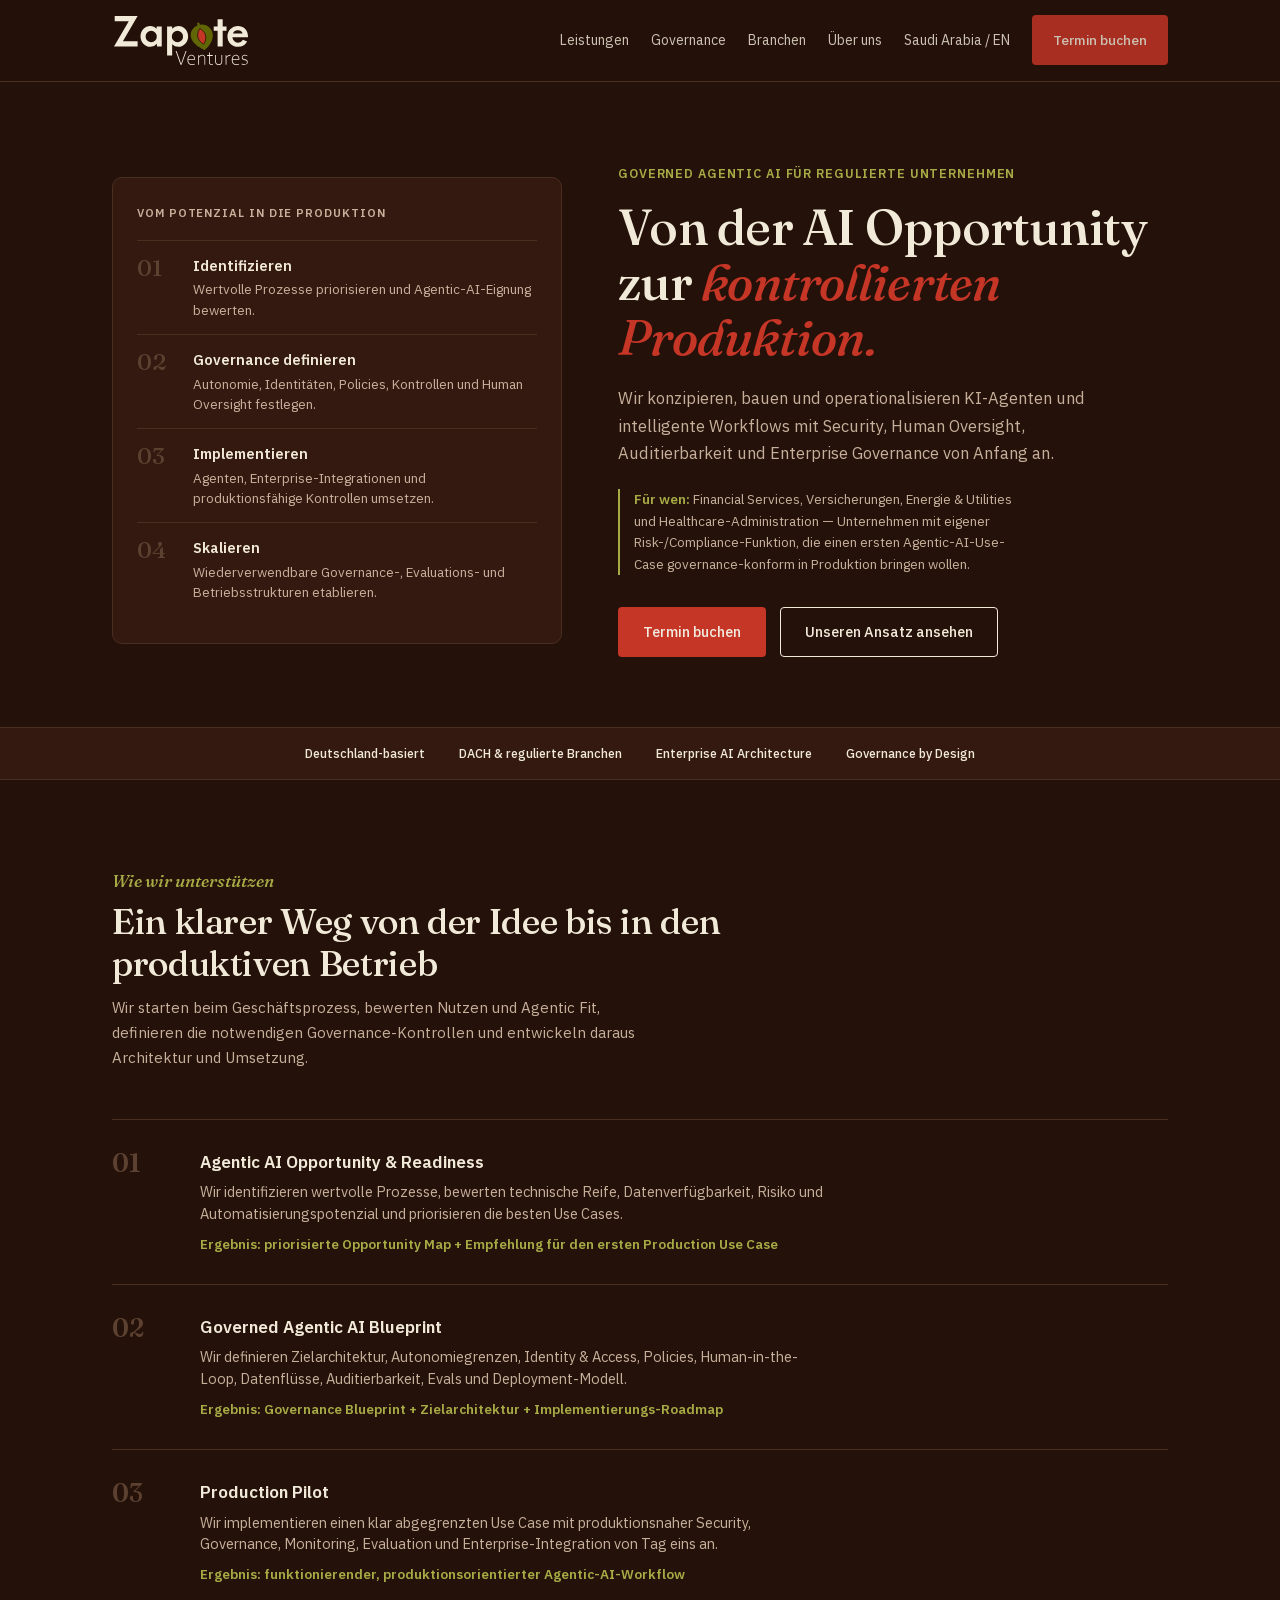
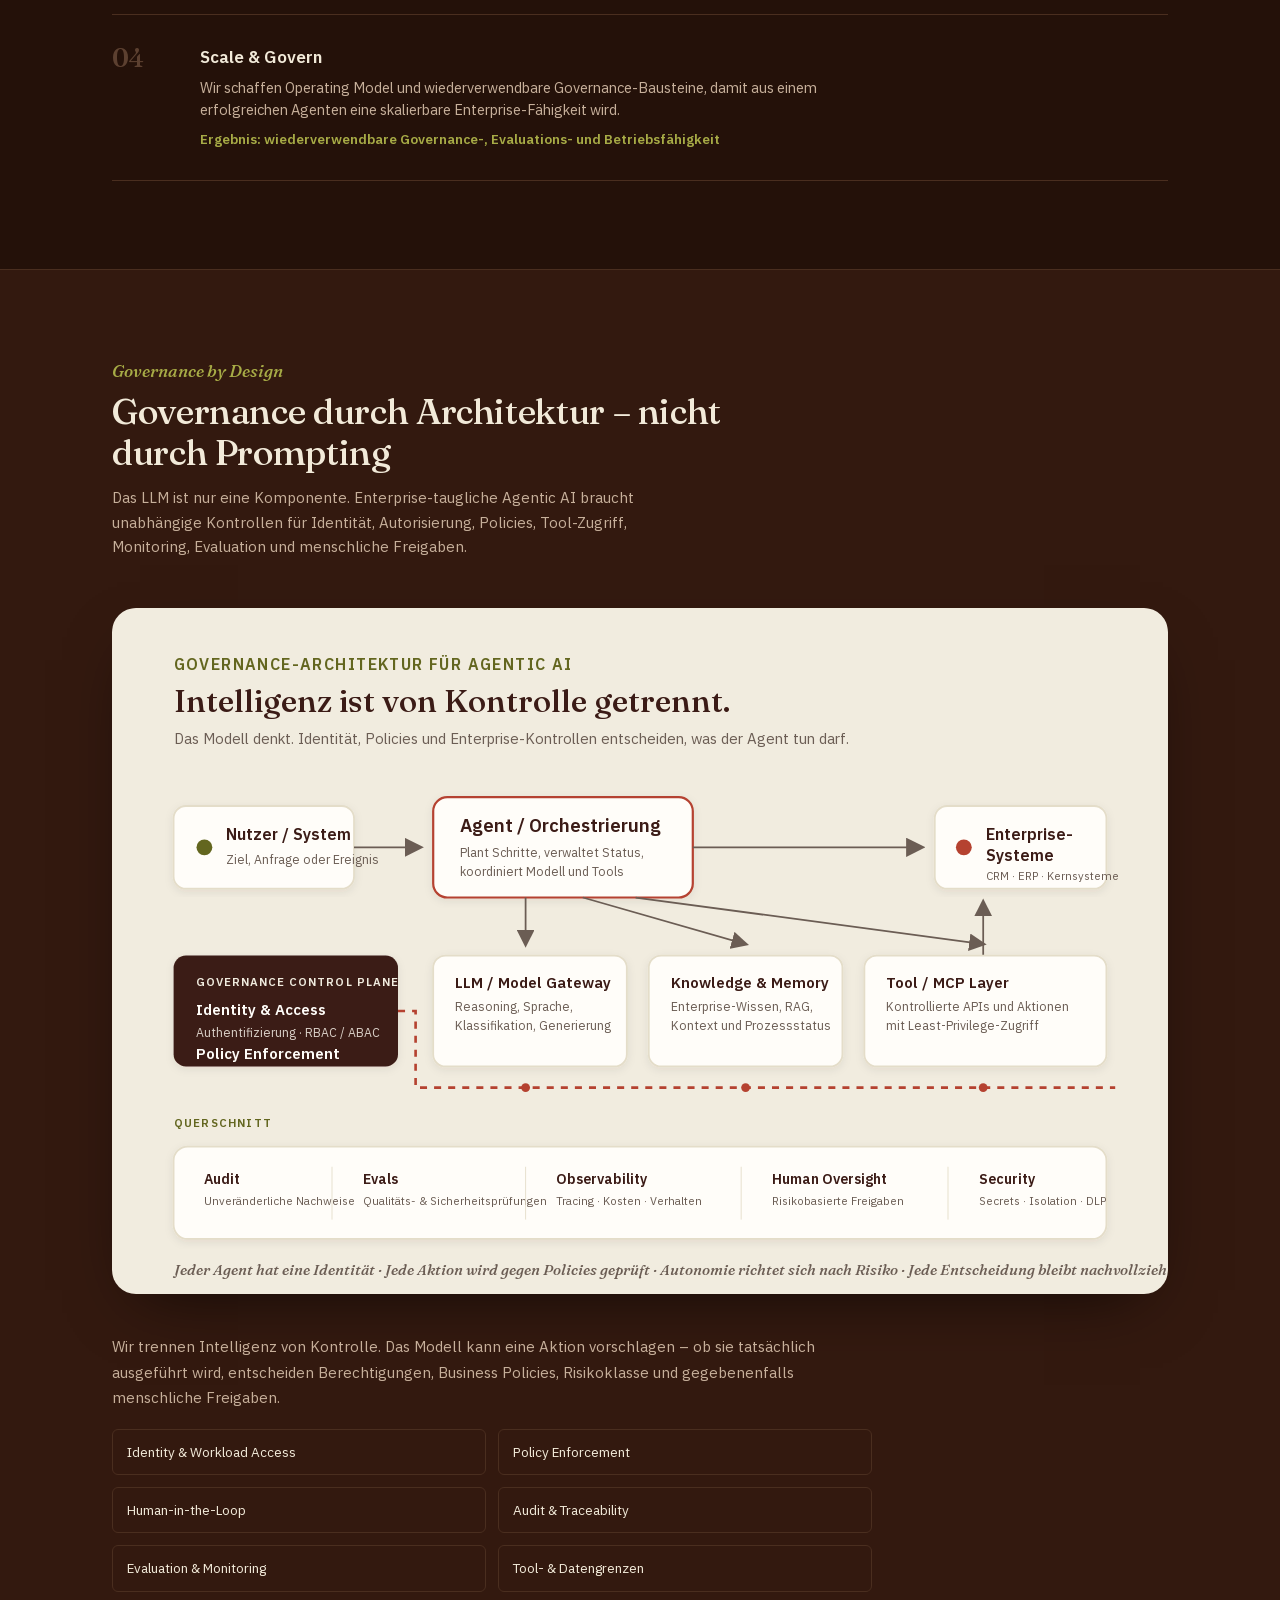
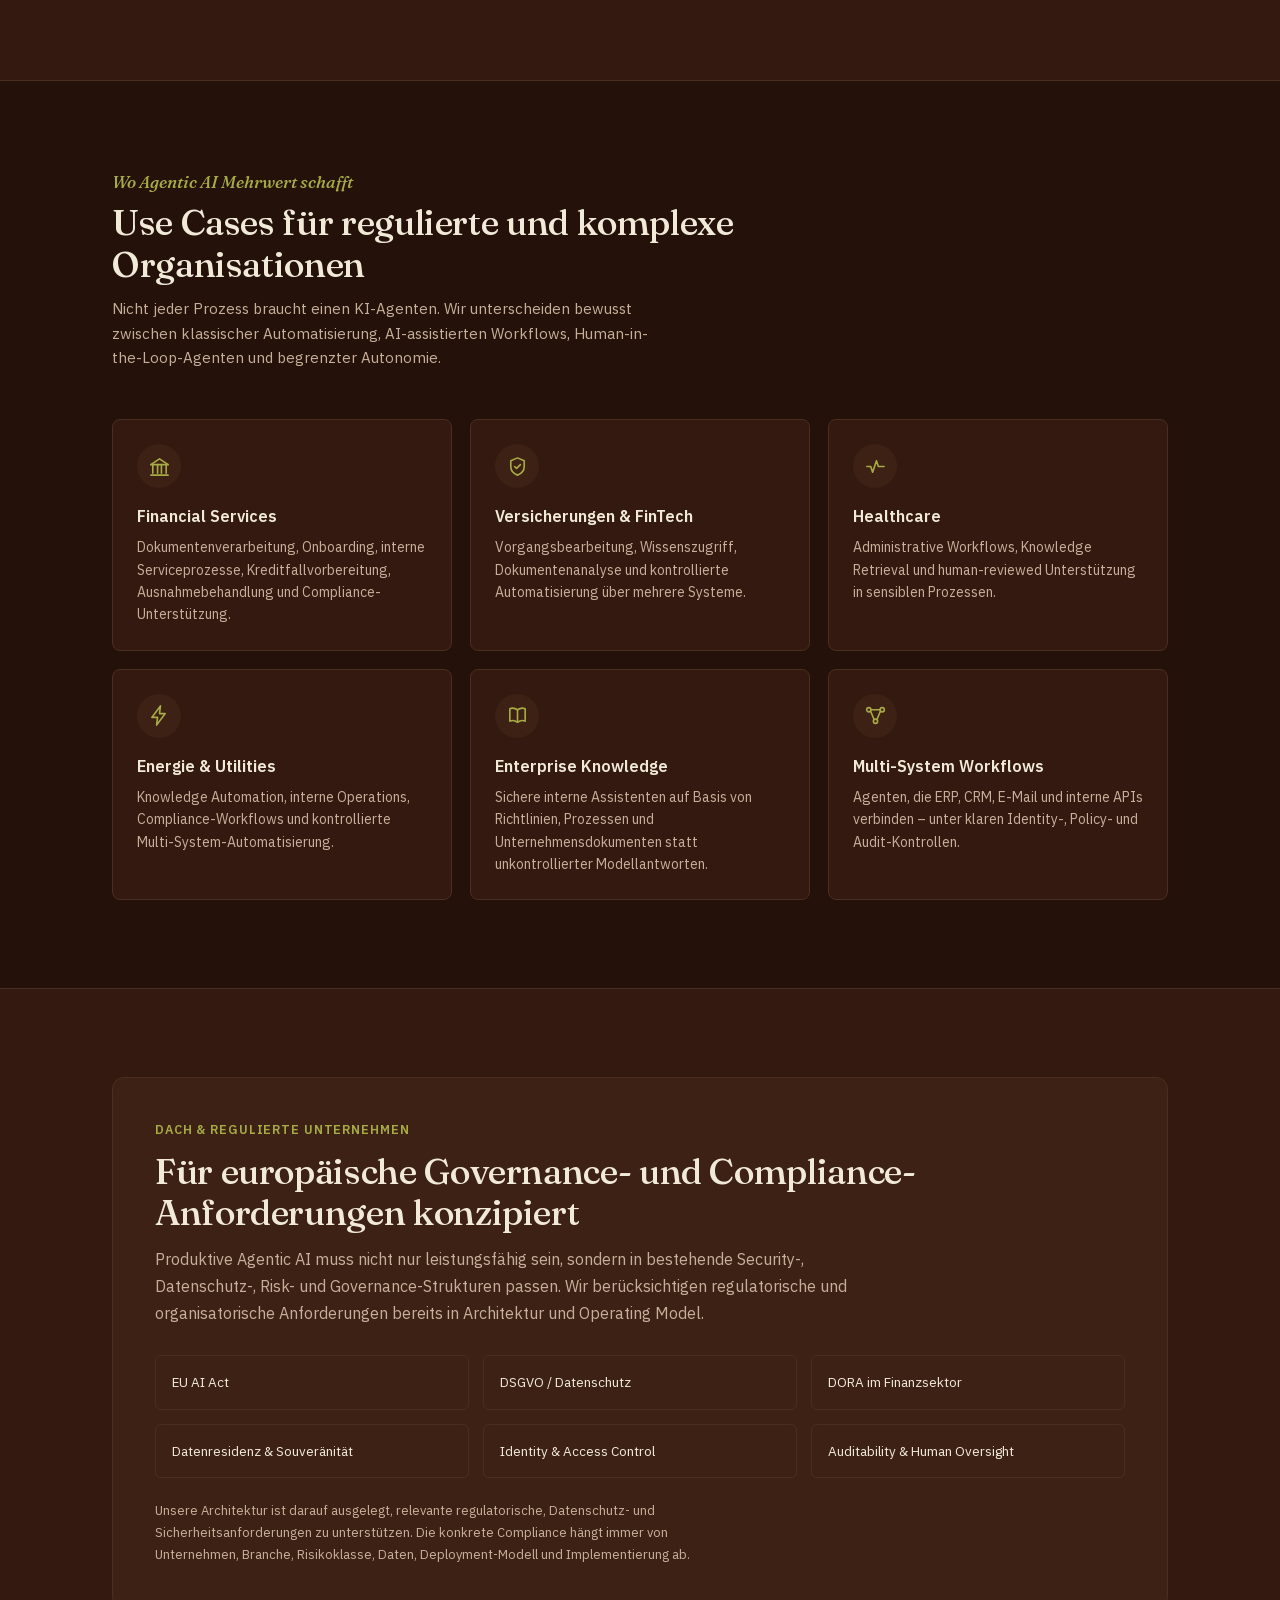
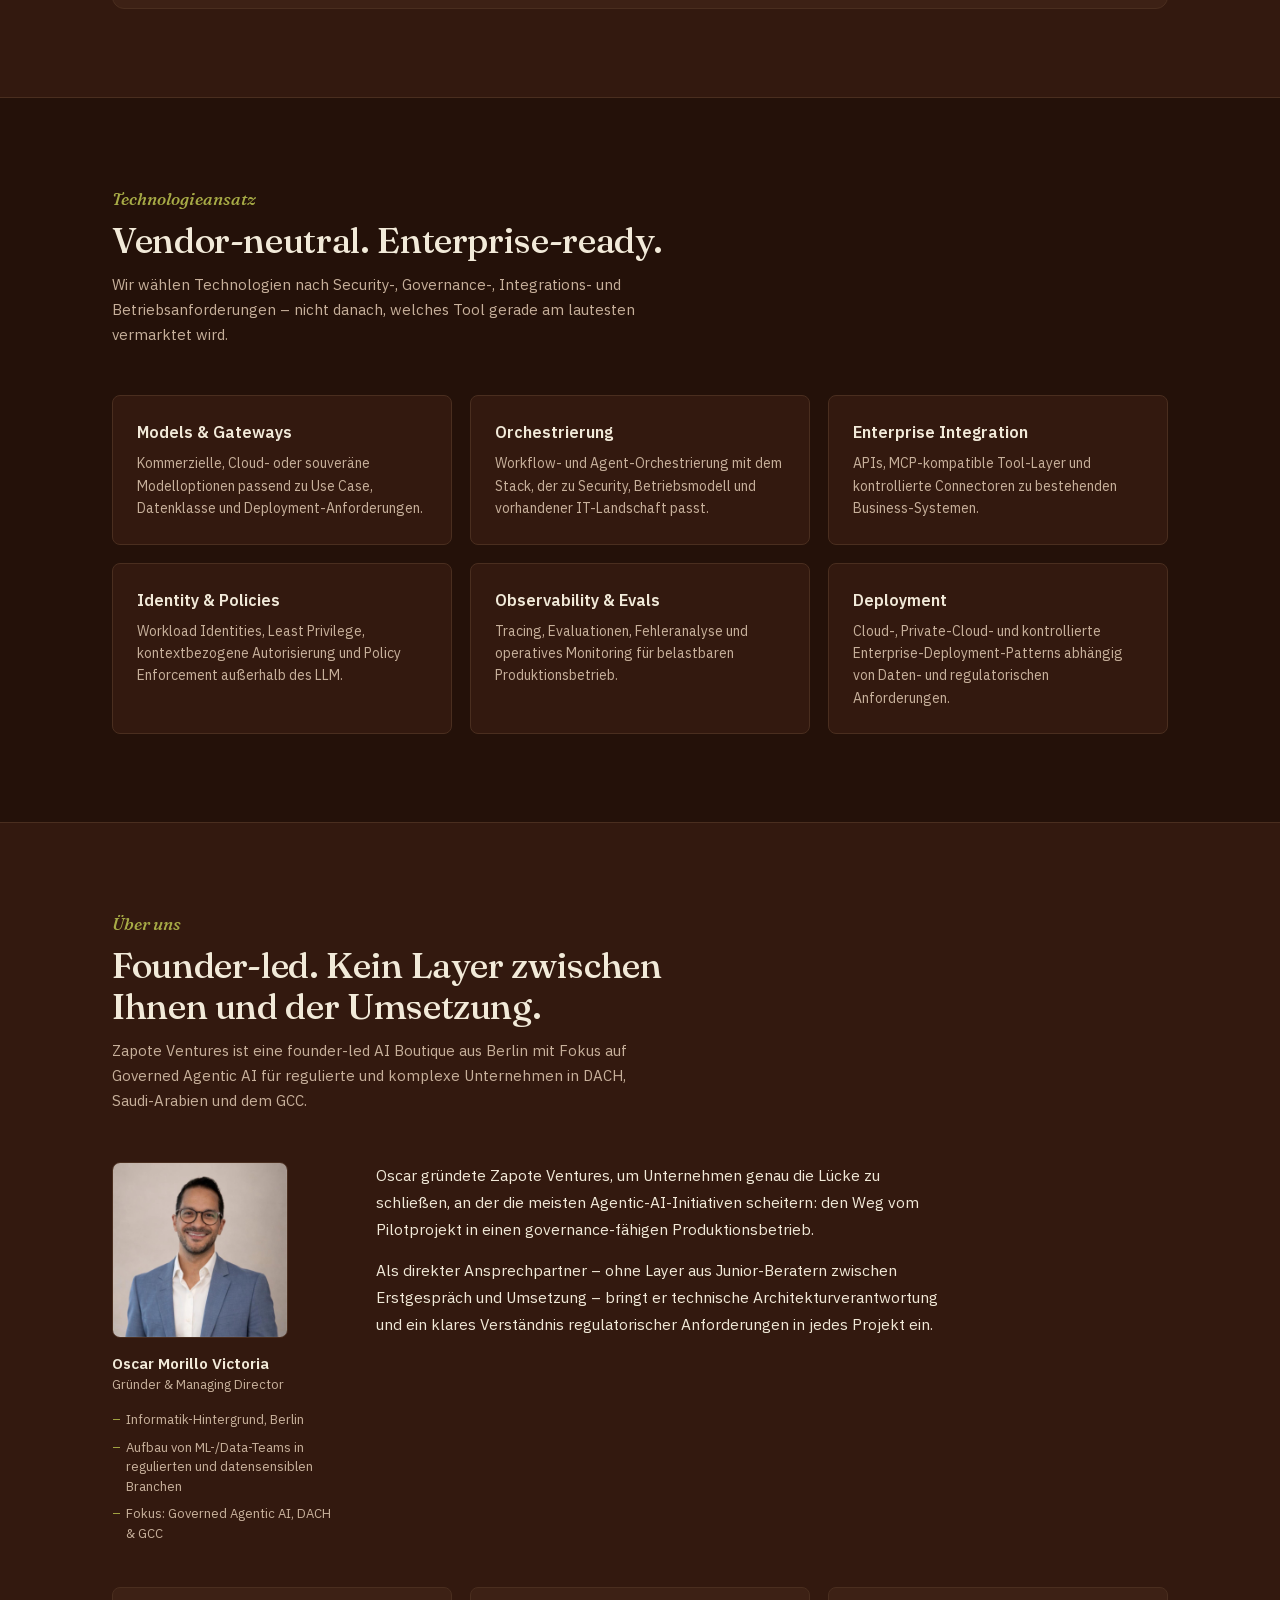
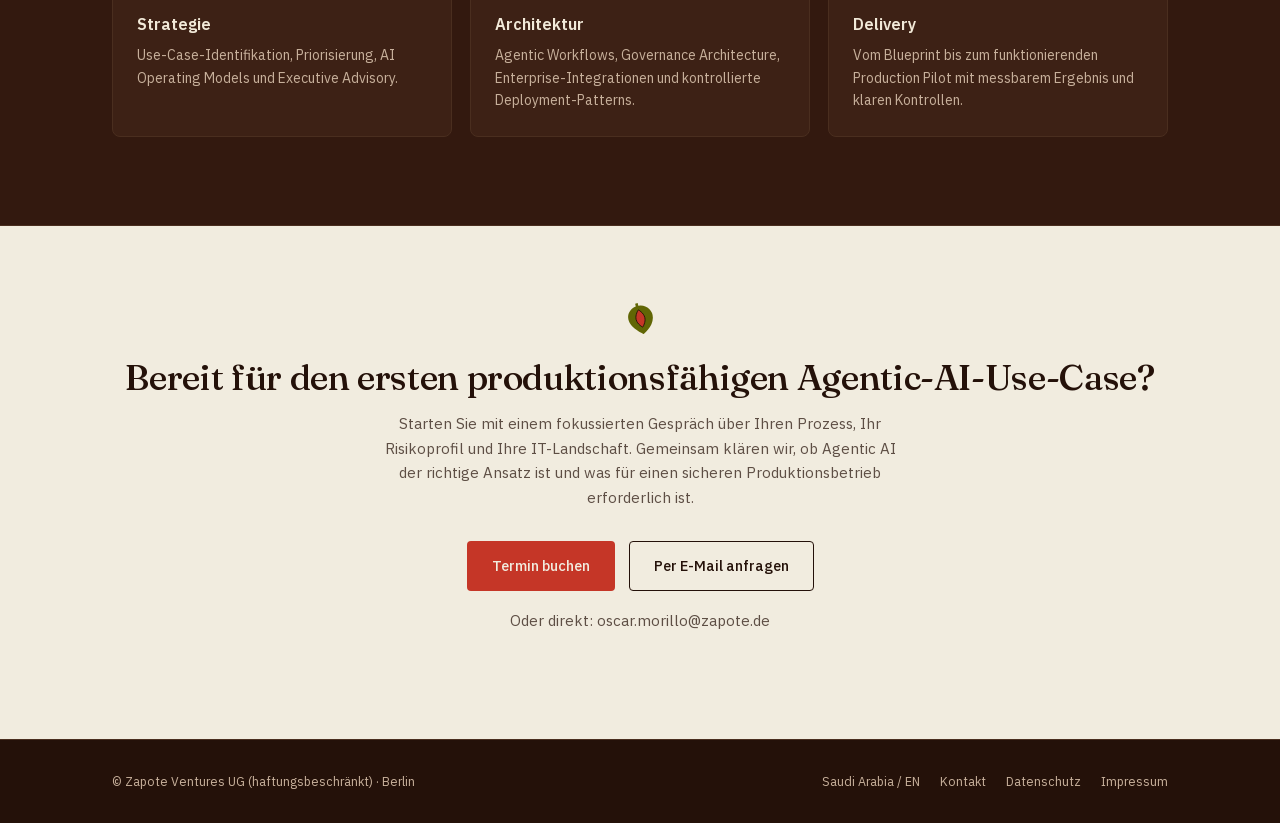
==== index.html @ c402cb72 "fix: update profile picture" ====
<!DOCTYPE html>
<html lang="de">
<head>
  <meta charset="UTF-8">
  <meta name="viewport" content="width=device-width, initial-scale=1.0">
  <title>Zapote Ventures — Governed Agentic AI für regulierte Unternehmen</title>
  <meta name="description" content="Zapote Ventures entwickelt und implementiert Governed Agentic AI für regulierte Unternehmen in DACH — von der Use-Case-Auswahl bis zum sicheren Produktionsbetrieb.">
  <link rel="canonical" href="https://zapote.de/">
  <link rel="alternate" hreflang="de" href="https://zapote.de/">
  <link rel="alternate" hreflang="en" href="https://zapote.de/sa/">
  <link rel="alternate" hreflang="x-default" href="https://zapote.de/">

  <meta property="og:type" content="website">
  <meta property="og:site_name" content="Zapote Ventures">
  <meta property="og:locale" content="de_DE">
  <meta property="og:locale:alternate" content="en_US">
  <meta property="og:url" content="https://zapote.de/">
  <meta property="og:title" content="Zapote Ventures — Governed Agentic AI für regulierte Unternehmen">
  <meta property="og:description" content="Zapote Ventures entwickelt und implementiert Governed Agentic AI für regulierte Unternehmen in DACH — von der Use-Case-Auswahl bis zum sicheren Produktionsbetrieb.">
  <meta property="og:image" content="https://zapote.de/og-image.png">
  <meta property="og:image:width" content="1200">
  <meta property="og:image:height" content="630">
  <meta name="twitter:card" content="summary_large_image">
  <meta name="twitter:title" content="Zapote Ventures — Governed Agentic AI für regulierte Unternehmen">
  <meta name="twitter:description" content="Zapote Ventures entwickelt und implementiert Governed Agentic AI für regulierte Unternehmen in DACH — von der Use-Case-Auswahl bis zum sicheren Produktionsbetrieb.">
  <meta name="twitter:image" content="https://zapote.de/og-image.png">

  <link rel="icon" type="image/svg+xml" href="zapote-logo.svg">
  <link href="fonts/fonts.css" rel="stylesheet">
  <script type="application/ld+json">
  {
    "@context": "https://schema.org",
    "@type": "ProfessionalService",
    "name": "Zapote Ventures",
    "legalName": "Zapote Ventures UG (haftungsbeschränkt)",
    "url": "https://zapote.de/",
    "logo": "https://zapote.de/zapote-logo.svg",
    "image": "https://zapote.de/og-image.png",
    "description": "Zapote Ventures entwickelt und implementiert Governed Agentic AI für regulierte Unternehmen in DACH — von der Use-Case-Auswahl bis zum sicheren Produktionsbetrieb.",
    "address": {
      "@type": "PostalAddress",
      "streetAddress": "Marschnerstraße 19",
      "postalCode": "12203",
      "addressLocality": "Berlin",
      "addressCountry": "DE"
    },
    "founder": {
      "@type": "Person",
      "name": "Oscar Morillo Victoria"
    },
    "email": "oscar.morillo@zapote.de",
    "areaServed": ["DE", "AT", "CH"],
    "knowsAbout": ["Agentic AI", "AI Governance", "Enterprise AI Architecture", "AI Compliance", "EU AI Act", "DSGVO"],
    "sameAs": ["https://zapote.de/sa/"]
  }
  </script>
  <style>
    :root{
      --bg:#241109;
      --surface:#33190f;
      --surface-2:#3d2115;
      --text:#f2ead9;
      --muted:#c7b09b;
      --hair:#4a2e1f;
      --ghost:#5c4030;
      --olive:#a7ab46;
      --coral:#c53627;
      --cream:#f1ecdf;
      --font-display:'Fraunces', serif;
      --font-body:'IBM Plex Sans', sans-serif;
    }
    *{box-sizing:border-box;margin:0;padding:0}
    html{scroll-behavior:smooth}
    body{font-family:var(--font-body);color:var(--text);background:var(--bg);line-height:1.5;-webkit-font-smoothing:antialiased}
    a{color:inherit}
    img,svg{display:block}
    .wrap{max-width:1120px;margin:0 auto;padding:0 32px}
    @media(max-width:640px){.wrap{padding:0 20px}}

    header{position:sticky;top:0;background:rgba(36,17,9,.92);backdrop-filter:blur(6px);border-bottom:1px solid var(--hair);z-index:10}
    nav{display:flex;align-items:center;justify-content:space-between;padding:14px 0;gap:36px}
    .brand{display:flex;align-items:center;text-decoration:none;flex-shrink:0}
    .brand img{height:52.7px;width:auto}
    .navlinks{display:flex;align-items:center;gap:22px;font-size:14px;flex-wrap:wrap;justify-content:flex-end}
    .navlinks a{text-decoration:none;color:var(--text);opacity:.82;transition:opacity .15s}
    .navlinks a:hover{opacity:1}
    @media(max-width:980px){nav{gap:24px}.brand img{height:24.3px}.navlinks{gap:18px}}
    @media(max-width:860px){.navlinks a.hide-mobile{display:none}}
    @media(max-width:640px){nav{padding:12px 0}.brand img{height:22.3px}.navlinks{gap:12px}}

    .btn{display:inline-flex;align-items:center;gap:8px;padding:13px 24px;border-radius:4px;font-size:14.5px;font-weight:500;text-decoration:none;border:1.5px solid transparent;transition:transform .15s, box-shadow .15s;cursor:pointer;font-family:var(--font-body)}
    .btn:focus-visible{outline:2px solid var(--coral);outline-offset:3px}
    .btn:hover{transform:translateY(-1px)}
    .btn-primary{background:var(--coral);color:var(--cream)}
    .btn-primary:hover{box-shadow:0 4px 14px rgba(197,54,39,.4)}
    .btn-ghost{background:transparent;color:var(--text);border-color:var(--text)}
    .btn-ghost:hover{background:var(--text);color:var(--bg)}
    .btn-ghost-light{background:transparent;color:var(--bg);border-color:var(--bg)}
    .btn-ghost-light:hover{background:var(--bg);color:var(--cream)}
    .btn-sm{padding:14px 20px;font-size:13.5px}

    .hero{padding:82px 0 70px}
    .hero-grid{display:grid;grid-template-columns:.9fr 1.1fr;gap:56px;align-items:center}
    @media(max-width:860px){.hero-grid{grid-template-columns:1fr;gap:40px}}
    .eyebrow{font-size:12.5px;font-weight:600;letter-spacing:.07em;text-transform:uppercase;color:var(--olive);margin-bottom:18px}
    h1{font-family:var(--font-display);font-weight:500;font-size:clamp(34px,4.8vw,50px);line-height:1.1;letter-spacing:-.015em;margin-bottom:20px}
    h1 em{font-style:italic;color:var(--coral)}
    .lede{font-size:16.5px;color:var(--muted);max-width:50ch;margin-bottom:22px;line-height:1.65}
    .audience-line{font-size:13.5px;color:var(--muted);max-width:52ch;margin-bottom:32px;line-height:1.6;padding-left:14px;border-left:2px solid var(--olive)}
    .audience-line b{color:var(--olive);font-weight:600}
    .cta-row{display:flex;gap:14px;flex-wrap:wrap}

    .journey{background:var(--surface);border:1px solid var(--hair);border-radius:10px;padding:26px 24px}
    .journey-title{font-size:11.5px;font-weight:600;letter-spacing:.08em;text-transform:uppercase;color:var(--muted);margin-bottom:18px}
    .journey-item{display:grid;grid-template-columns:42px 1fr;gap:14px;padding:14px 0;border-top:1px solid var(--hair)}
    .journey-item:first-of-type{border-top:0}
    .journey-num{font-family:var(--font-display);font-size:23px;color:var(--ghost);font-weight:500;line-height:1.2}
    .journey-item-title{font-size:14.5px;font-weight:600;margin-bottom:3px}
    .journey-item p{font-size:13.5px;color:var(--muted);line-height:1.5}

    .strip{border-top:1px solid var(--hair);border-bottom:1px solid var(--hair);background:var(--surface)}
    .strip-inner{display:flex;justify-content:center;gap:34px;padding:16px 0;font-size:12.5px;color:var(--muted);flex-wrap:wrap;text-align:center}
    .strip-inner b{color:var(--text);font-weight:500}

    .section{padding:88px 0}
    .section.alt{background:var(--surface);border-top:1px solid var(--hair);border-bottom:1px solid var(--hair)}
    .section-head{max-width:650px;margin-bottom:48px}
    .section-eyebrow{font-family:var(--font-display);font-style:italic;color:var(--olive);font-size:17px;margin-bottom:8px}
    h2{font-family:var(--font-display);font-weight:500;font-size:clamp(26px,3.2vw,36px);letter-spacing:-.01em;line-height:1.15}
    .section-sub{color:var(--muted);font-size:15px;margin-top:12px;line-height:1.65;max-width:62ch}

    .ladder{position:relative}
    .rung{display:grid;grid-template-columns:64px 1fr;gap:24px;padding:30px 0;border-top:1px solid var(--hair)}
    .rung:last-child{border-bottom:1px solid var(--hair)}
    .rung-num{font-family:var(--font-display);font-size:26px;color:var(--ghost);font-weight:500;line-height:1}
    .rung-body h3{font-size:17px;margin-bottom:6px}
    .rung-body p{color:var(--muted);font-size:14.5px;max-width:70ch}
    .deliverable{margin-top:9px;font-size:13.5px;color:var(--olive);font-weight:600}

    .cards{display:grid;grid-template-columns:repeat(3,1fr);gap:18px}
    @media(max-width:900px){.cards{grid-template-columns:1fr 1fr}}
    @media(max-width:640px){.cards{grid-template-columns:1fr}}
    .card{background:var(--surface);border:1px solid var(--hair);border-radius:8px;padding:24px}
    .alt .card{background:var(--surface-2)}
    .card-icon{width:44px;height:44px;border-radius:50%;background:var(--surface-2);display:flex;align-items:center;justify-content:center;margin-bottom:16px}
    .alt .card-icon{background:var(--bg)}
    .card-icon svg{width:23px;height:23px}
    .card h3{font-size:16px;margin-bottom:8px}
    .card p{font-size:14px;color:var(--muted);line-height:1.6}

    .architecture-visual{margin:8px 0 40px;overflow-x:auto;-webkit-overflow-scrolling:touch;border-radius:24px;box-shadow:0 24px 64px -28px rgba(0,0,0,.7)}
    .architecture-visual svg{display:block;width:100%;min-width:940px;max-width:1200px;height:auto;margin:0 auto}
    .arch-copy{max-width:760px}
    .arch-copy p{color:var(--muted);font-size:15px;line-height:1.7;margin-bottom:18px}
    .arch-list{display:grid;grid-template-columns:1fr 1fr;gap:12px}
    @media(max-width:560px){.arch-list{grid-template-columns:1fr}}
    .pill{border:1px solid var(--hair);background:var(--surface);border-radius:6px;padding:12px 14px;font-size:13.5px}

    .ksa-box{background:var(--surface-2);border:1px solid var(--hair);border-radius:12px;padding:42px}
    .ksa-box p{color:var(--muted);max-width:70ch;line-height:1.7;margin-top:12px}
    .ksa-grid{display:grid;grid-template-columns:repeat(3,1fr);gap:14px;margin-top:28px}
    @media(max-width:800px){.ksa-grid{grid-template-columns:1fr 1fr}}
    @media(max-width:560px){.ksa-grid{grid-template-columns:1fr}}
    .ksa-item{border:1px solid var(--hair);padding:16px;border-radius:6px;font-size:13.5px;color:var(--text)}

    .about-grid{display:grid;grid-template-columns:220px 1fr;gap:44px;margin-bottom:44px}
    @media(max-width:700px){.about-grid{grid-template-columns:1fr}}
    .avatar-photo{width:100%;max-width:176px;border-radius:8px;overflow:hidden;margin-bottom:14px;border:1px solid var(--hair)}
    .avatar-photo img{width:100%;height:auto;display:block}
    .person-name{font-weight:600;font-size:15.5px}
    .person-role{color:var(--muted);font-size:13px;margin-bottom:16px}
    .fact-list{list-style:none;display:flex;flex-direction:column;gap:8px}
    .fact-list li{font-size:13px;color:var(--muted);padding-left:14px;position:relative}
    .fact-list li::before{content:"–";position:absolute;left:0;color:var(--olive)}
    .about-bio p{color:var(--text);font-size:15.5px;line-height:1.75;max-width:64ch}
    .about-bio p+p{margin-top:14px}

    .band{background:var(--cream);color:var(--bg);padding:76px 0;text-align:center;position:relative;overflow:hidden}
    .band h2{color:var(--bg)}
    .band p{color:rgba(36,17,9,.72);max-width:58ch;margin:14px auto 30px;font-size:15px;line-height:1.65}
    .band-mark{width:27px;height:auto;display:block;margin:0 auto 22px}
    .band .cta-row{justify-content:center;align-items:center}
    .band-fallback{font-size:13.5px;color:rgba(36,17,9,.6)}

    footer{padding:32px 0;border-top:1px solid var(--hair)}
    .foot-inner{display:flex;justify-content:space-between;align-items:center;font-size:12.5px;color:var(--muted);flex-wrap:wrap;gap:12px}
    .foot-links{display:flex;gap:20px;flex-wrap:wrap}
    .foot-links a{text-decoration:none;color:var(--muted)}
    .foot-links a:hover{color:var(--text)}

    @media (prefers-reduced-motion: no-preference){
      .fade-up{animation:fadeUp .6s ease both}
      .fade-up.d2{animation-delay:.1s}
      @keyframes fadeUp{from{opacity:0;transform:translateY(10px)}to{opacity:1;transform:translateY(0)}}
    }
  </style>
</head>
<body>

<header>
  <div class="wrap">
    <nav>
      <a href="index.html" class="brand" aria-label="Zapote Ventures Startseite">
        <img src="zapote-logo-header-light.svg" alt="Zapote Ventures Logo">
      </a>
      <div class="navlinks">
        <a href="#leistungen" class="hide-mobile">Leistungen</a>
        <a href="#governance" class="hide-mobile">Governance</a>
        <a href="#branchen" class="hide-mobile">Branchen</a>
        <a href="#about" class="hide-mobile">Über uns</a>
        <a href="sa/">Saudi Arabia / EN</a>
        <a href="#kontakt" class="btn btn-primary btn-sm">Termin buchen</a>
      </div>
    </nav>
  </div>
</header>

<main>
<section class="hero">
  <div class="wrap hero-grid">
    <div class="journey fade-up">
      <div class="journey-title">Vom Potenzial in die Produktion</div>
      <div class="journey-item"><div class="journey-num">01</div><div><div class="journey-item-title">Identifizieren</div><p>Wertvolle Prozesse priorisieren und Agentic-AI-Eignung bewerten.</p></div></div>
      <div class="journey-item"><div class="journey-num">02</div><div><div class="journey-item-title">Governance definieren</div><p>Autonomie, Identitäten, Policies, Kontrollen und Human Oversight festlegen.</p></div></div>
      <div class="journey-item"><div class="journey-num">03</div><div><div class="journey-item-title">Implementieren</div><p>Agenten, Enterprise-Integrationen und produktionsfähige Kontrollen umsetzen.</p></div></div>
      <div class="journey-item"><div class="journey-num">04</div><div><div class="journey-item-title">Skalieren</div><p>Wiederverwendbare Governance-, Evaluations- und Betriebsstrukturen etablieren.</p></div></div>
    </div>

    <div class="fade-up d2">
      <div class="eyebrow">Governed Agentic AI für regulierte Unternehmen</div>
      <h1>Von der AI Opportunity zur <em>kontrollierten Produktion.</em></h1>
      <p class="lede">Wir konzipieren, bauen und operationalisieren KI-Agenten und intelligente Workflows mit Security, Human Oversight, Auditierbarkeit und Enterprise Governance von Anfang an.</p>
      <p class="audience-line"><b>Für wen:</b> Financial Services, Versicherungen, Energie &amp; Utilities und Healthcare-Administration — Unternehmen mit eigener Risk-/Compliance-Funktion, die einen ersten Agentic-AI-Use-Case governance-konform in Produktion bringen wollen.</p>
      <div class="cta-row">
        <a href="#kontakt" class="btn btn-primary">Termin buchen</a>
        <a href="#governance" class="btn btn-ghost">Unseren Ansatz ansehen</a>
      </div>
    </div>
  </div>
</section>

<div class="strip">
  <div class="wrap strip-inner">
    <span><b>Deutschland-basiert</b></span>
    <span><b>DACH & regulierte Branchen</b></span>
    <span><b>Enterprise AI Architecture</b></span>
    <span><b>Governance by Design</b></span>
  </div>
</div>

<section class="section" id="leistungen">
  <div class="wrap">
    <div class="section-head">
      <div class="section-eyebrow">Wie wir unterstützen</div>
      <h2>Ein klarer Weg von der Idee bis in den produktiven Betrieb</h2>
      <p class="section-sub">Wir starten beim Geschäftsprozess, bewerten Nutzen und Agentic Fit, definieren die notwendigen Governance-Kontrollen und entwickeln daraus Architektur und Umsetzung.</p>
    </div>

    <div class="ladder">
      <div class="rung">
        <div class="rung-num">01</div>
        <div class="rung-body">
          <h3>Agentic AI Opportunity & Readiness</h3>
          <p>Wir identifizieren wertvolle Prozesse, bewerten technische Reife, Datenverfügbarkeit, Risiko und Automatisierungspotenzial und priorisieren die besten Use Cases.</p>
          <div class="deliverable">Ergebnis: priorisierte Opportunity Map + Empfehlung für den ersten Production Use Case</div>
        </div>
      </div>
      <div class="rung">
        <div class="rung-num">02</div>
        <div class="rung-body">
          <h3>Governed Agentic AI Blueprint</h3>
          <p>Wir definieren Zielarchitektur, Autonomiegrenzen, Identity & Access, Policies, Human-in-the-Loop, Datenflüsse, Auditierbarkeit, Evals und Deployment-Modell.</p>
          <div class="deliverable">Ergebnis: Governance Blueprint + Zielarchitektur + Implementierungs-Roadmap</div>
        </div>
      </div>
      <div class="rung">
        <div class="rung-num">03</div>
        <div class="rung-body">
          <h3>Production Pilot</h3>
          <p>Wir implementieren einen klar abgegrenzten Use Case mit produktionsnaher Security, Governance, Monitoring, Evaluation und Enterprise-Integration von Tag eins an.</p>
          <div class="deliverable">Ergebnis: funktionierender, produktionsorientierter Agentic-AI-Workflow</div>
        </div>
      </div>
      <div class="rung">
        <div class="rung-num">04</div>
        <div class="rung-body">
          <h3>Scale & Govern</h3>
          <p>Wir schaffen Operating Model und wiederverwendbare Governance-Bausteine, damit aus einem erfolgreichen Agenten eine skalierbare Enterprise-Fähigkeit wird.</p>
          <div class="deliverable">Ergebnis: wiederverwendbare Governance-, Evaluations- und Betriebsfähigkeit</div>
        </div>
      </div>
    </div>
  </div>
</section>

<section class="section alt" id="governance">
  <div class="wrap">
    <div class="section-head">
      <div class="section-eyebrow">Governance by Design</div>
      <h2>Governance durch Architektur – nicht durch Prompting</h2>
      <p class="section-sub">Das LLM ist nur eine Komponente. Enterprise-taugliche Agentic AI braucht unabhängige Kontrollen für Identität, Autorisierung, Policies, Tool-Zugriff, Monitoring, Evaluation und menschliche Freigaben.</p>
    </div>

    <div class="architecture-visual">
      <svg viewBox="0 0 1200 780" role="img" aria-labelledby="arch-title-de arch-desc-de">
        <title id="arch-title-de">Governance-Architektur für Agentic AI</title>
        <desc id="arch-desc-de">Enterprise-Architektur: Nutzer und Systeme lösen die Agent-Orchestrierung aus, die über eine LLM/Modellebene, Knowledge &amp; Memory und eine kontrollierte Tool/MCP-Ebene auf Enterprise-Systeme zugreift. Identity &amp; Access sowie Policy Enforcement steuern jede Aktion. Audit, Evals, Observability, Security und Human Oversight wirken querschnittlich über die gesamte Architektur.</desc>

        <defs>
          <marker id="arrow-de" markerWidth="10" markerHeight="10" refX="8" refY="5" orient="auto">
            <path d="M0,0 L10,5 L0,10 Z" fill="#6b5d54"/>
          </marker>
          <filter id="shadow-de" x="-10%" y="-10%" width="120%" height="120%">
            <feDropShadow dx="0" dy="3" stdDeviation="5" flood-color="#3b1b16" flood-opacity="0.08"/>
          </filter>
        </defs>

        <rect width="1200" height="780" rx="24" fill="#f1ecdf"/>

        <text x="70" y="70" font-family="'IBM Plex Sans', sans-serif" font-size="18" font-weight="600" letter-spacing="1.6" fill="#63661f">GOVERNANCE-ARCHITEKTUR FÜR AGENTIC AI</text>
        <text x="70" y="118" font-family="'Fraunces', serif" font-size="36" font-weight="500" fill="#3b1b16">Intelligenz ist von Kontrolle getrennt.</text>
        <text x="70" y="154" font-family="'IBM Plex Sans', sans-serif" font-size="17" fill="#6b5d54">Das Modell denkt. Identität, Policies und Enterprise-Kontrollen entscheiden, was der Agent tun darf.</text>

        <g filter="url(#shadow-de)">
          <rect x="70" y="225" width="205" height="94" rx="14" fill="#fffdf9" stroke="#e4ddc9" stroke-width="2"/>
        </g>
        <circle cx="105" cy="272" r="9" fill="#63661f"/>
        <text x="130" y="264" font-family="'IBM Plex Sans', sans-serif" font-size="18" font-weight="600" fill="#3b1b16">Nutzer / System</text>
        <text x="130" y="291" font-family="'IBM Plex Sans', sans-serif" font-size="14" fill="#6b5d54">Ziel, Anfrage oder Ereignis</text>

        <g filter="url(#shadow-de)">
          <rect x="365" y="215" width="295" height="114" rx="16" fill="#fffdf9" stroke="#b54230" stroke-width="2.5"/>
        </g>
        <text x="395" y="255" font-family="'IBM Plex Sans', sans-serif" font-size="21" font-weight="600" fill="#3b1b16">Agent / Orchestrierung</text>
        <text x="395" y="283" font-family="'IBM Plex Sans', sans-serif" font-size="14" fill="#6b5d54">Plant Schritte, verwaltet Status,</text>
        <text x="395" y="305" font-family="'IBM Plex Sans', sans-serif" font-size="14" fill="#6b5d54">koordiniert Modell und Tools</text>

        <g filter="url(#shadow-de)">
          <rect x="935" y="225" width="195" height="94" rx="14" fill="#fffdf9" stroke="#e4ddc9" stroke-width="2"/>
        </g>
        <circle cx="968" cy="272" r="9" fill="#b54230"/>
        <text x="993" y="264" font-family="'IBM Plex Sans', sans-serif" font-size="18" font-weight="600" fill="#3b1b16">Enterprise-</text>
        <text x="993" y="287" font-family="'IBM Plex Sans', sans-serif" font-size="18" font-weight="600" fill="#3b1b16">Systeme</text>
        <text x="993" y="309" font-family="'IBM Plex Sans', sans-serif" font-size="13" fill="#6b5d54">CRM · ERP · Kernsysteme</text>

        <line x1="275" y1="272" x2="350" y2="272" stroke="#6b5d54" stroke-width="2.2" marker-end="url(#arrow-de)"/>
        <line x1="660" y1="272" x2="920" y2="272" stroke="#6b5d54" stroke-width="2.2" marker-end="url(#arrow-de)"/>
        <line x1="470" y1="329" x2="470" y2="382" stroke="#6b5d54" stroke-width="2" marker-end="url(#arrow-de)"/>
        <line x1="535" y1="329" x2="720" y2="382" stroke="#6b5d54" stroke-width="2" marker-end="url(#arrow-de)"/>
        <line x1="595" y1="329" x2="990" y2="382" stroke="#6b5d54" stroke-width="2" marker-end="url(#arrow-de)"/>
        <line x1="990" y1="395" x2="990" y2="334" stroke="#6b5d54" stroke-width="2" marker-end="url(#arrow-de)"/>

        <g filter="url(#shadow-de)">
          <rect x="365" y="395" width="220" height="126" rx="14" fill="#fffdf9" stroke="#e4ddc9" stroke-width="2"/>
          <rect x="610" y="395" width="220" height="126" rx="14" fill="#fffdf9" stroke="#e4ddc9" stroke-width="2"/>
          <rect x="855" y="395" width="275" height="126" rx="14" fill="#fffdf9" stroke="#e4ddc9" stroke-width="2"/>
        </g>

        <text x="390" y="432" font-family="'IBM Plex Sans', sans-serif" font-size="17" font-weight="600" fill="#3b1b16">LLM / Model Gateway</text>
        <text x="390" y="458" font-family="'IBM Plex Sans', sans-serif" font-size="14" fill="#6b5d54">Reasoning, Sprache,</text>
        <text x="390" y="480" font-family="'IBM Plex Sans', sans-serif" font-size="14" fill="#6b5d54">Klassifikation, Generierung</text>

        <text x="635" y="432" font-family="'IBM Plex Sans', sans-serif" font-size="17" font-weight="600" fill="#3b1b16">Knowledge &amp; Memory</text>
        <text x="635" y="458" font-family="'IBM Plex Sans', sans-serif" font-size="14" fill="#6b5d54">Enterprise-Wissen, RAG,</text>
        <text x="635" y="480" font-family="'IBM Plex Sans', sans-serif" font-size="14" fill="#6b5d54">Kontext und Prozessstatus</text>

        <text x="880" y="432" font-family="'IBM Plex Sans', sans-serif" font-size="17" font-weight="600" fill="#3b1b16">Tool / MCP Layer</text>
        <text x="880" y="458" font-family="'IBM Plex Sans', sans-serif" font-size="14" fill="#6b5d54">Kontrollierte APIs und Aktionen</text>
        <text x="880" y="480" font-family="'IBM Plex Sans', sans-serif" font-size="14" fill="#6b5d54">mit Least-Privilege-Zugriff</text>

        <g filter="url(#shadow-de)">
          <rect x="70" y="395" width="255" height="126" rx="14" fill="#3b1b16"/>
        </g>
        <text x="95" y="430" font-family="'IBM Plex Sans', sans-serif" font-size="13" font-weight="600" letter-spacing="1.2" fill="#f1ecdf">GOVERNANCE CONTROL PLANE</text>
        <text x="95" y="463" font-family="'IBM Plex Sans', sans-serif" font-size="17" font-weight="600" fill="#fffdf9">Identity &amp; Access</text>
        <text x="95" y="488" font-family="'IBM Plex Sans', sans-serif" font-size="14" fill="#d9cfc6">Authentifizierung · RBAC / ABAC</text>
        <text x="95" y="513" font-family="'IBM Plex Sans', sans-serif" font-size="17" font-weight="600" fill="#fffdf9">Policy Enforcement</text>

        <path d="M325 458 H345 V545 H1140" fill="none" stroke="#b54230" stroke-width="3" stroke-dasharray="8 8"/>
        <circle cx="470" cy="545" r="5" fill="#b54230"/>
        <circle cx="720" cy="545" r="5" fill="#b54230"/>
        <circle cx="990" cy="545" r="5" fill="#b54230"/>

        <text x="70" y="590" font-family="'IBM Plex Sans', sans-serif" font-size="13" font-weight="600" letter-spacing="1.4" fill="#63661f">QUERSCHNITT</text>
        <g filter="url(#shadow-de)">
          <rect x="70" y="612" width="1060" height="105" rx="16" fill="#fffdf9" stroke="#e4ddc9" stroke-width="2"/>
        </g>

        <g font-family="'IBM Plex Sans', sans-serif">
          <text x="105" y="654" font-size="16" font-weight="600" fill="#3b1b16">Audit</text>
          <text x="105" y="678" font-size="13" fill="#6b5d54">Unveränderliche Nachweise</text>

          <line x1="250" y1="635" x2="250" y2="695" stroke="#e4ddc9" stroke-width="1"/>

          <text x="285" y="654" font-size="16" font-weight="600" fill="#3b1b16">Evals</text>
          <text x="285" y="678" font-size="13" fill="#6b5d54">Qualitäts- &amp; Sicherheitsprüfungen</text>

          <line x1="470" y1="635" x2="470" y2="695" stroke="#e4ddc9" stroke-width="1"/>

          <text x="505" y="654" font-size="16" font-weight="600" fill="#3b1b16">Observability</text>
          <text x="505" y="678" font-size="13" fill="#6b5d54">Tracing · Kosten · Verhalten</text>

          <line x1="715" y1="635" x2="715" y2="695" stroke="#e4ddc9" stroke-width="1"/>

          <text x="750" y="654" font-size="16" font-weight="600" fill="#3b1b16">Human Oversight</text>
          <text x="750" y="678" font-size="13" fill="#6b5d54">Risikobasierte Freigaben</text>

          <line x1="950" y1="635" x2="950" y2="695" stroke="#e4ddc9" stroke-width="1"/>

          <text x="985" y="654" font-size="16" font-weight="600" fill="#3b1b16">Security</text>
          <text x="985" y="678" font-size="13" fill="#6b5d54">Secrets · Isolation · DLP</text>
        </g>

        <text x="70" y="758" font-family="'Fraunces', serif" font-size="17" font-style="italic" fill="#6b5d54">Jeder Agent hat eine Identität · Jede Aktion wird gegen Policies geprüft · Autonomie richtet sich nach Risiko · Jede Entscheidung bleibt nachvollziehbar</text>
      </svg>
    </div>

    <div class="arch-copy">
      <p>Wir trennen Intelligenz von Kontrolle. Das Modell kann eine Aktion vorschlagen – ob sie tatsächlich ausgeführt wird, entscheiden Berechtigungen, Business Policies, Risikoklasse und gegebenenfalls menschliche Freigaben.</p>
      <div class="arch-list">
        <div class="pill">Identity & Workload Access</div>
        <div class="pill">Policy Enforcement</div>
        <div class="pill">Human-in-the-Loop</div>
        <div class="pill">Audit & Traceability</div>
        <div class="pill">Evaluation & Monitoring</div>
        <div class="pill">Tool- & Datengrenzen</div>
      </div>
    </div>
  </div>
</section>

<section class="section" id="branchen">
  <div class="wrap">
    <div class="section-head">
      <div class="section-eyebrow">Wo Agentic AI Mehrwert schafft</div>
      <h2>Use Cases für regulierte und komplexe Organisationen</h2>
      <p class="section-sub">Nicht jeder Prozess braucht einen KI-Agenten. Wir unterscheiden bewusst zwischen klassischer Automatisierung, AI-assistierten Workflows, Human-in-the-Loop-Agenten und begrenzter Autonomie.</p>
    </div>

    <div class="cards">
      <div class="card">
        <div class="card-icon"><svg viewBox="0 0 24 24" fill="none" stroke="var(--olive)" stroke-width="1.7" stroke-linecap="round" stroke-linejoin="round"><path d="M3 10 12 4 21 10"/><line x1="3" y1="10" x2="21" y2="10"/><line x1="5" y1="10" x2="5" y2="19"/><line x1="10" y1="10" x2="10" y2="19"/><line x1="14" y1="10" x2="14" y2="19"/><line x1="19" y1="10" x2="19" y2="19"/><line x1="3" y1="21" x2="21" y2="21"/></svg></div>
        <h3>Financial Services</h3><p>Dokumentenverarbeitung, Onboarding, interne Serviceprozesse, Kreditfallvorbereitung, Ausnahmebehandlung und Compliance-Unterstützung.</p>
      </div>
      <div class="card">
        <div class="card-icon"><svg viewBox="0 0 24 24" fill="none" stroke="var(--olive)" stroke-width="1.7" stroke-linecap="round" stroke-linejoin="round"><path d="M12 3l7 3v6c0 4.5-3 7.5-7 9-4-1.5-7-4.5-7-9V6l7-3z"/><path d="M9 12l2 2 4-4"/></svg></div>
        <h3>Versicherungen & FinTech</h3><p>Vorgangsbearbeitung, Wissenszugriff, Dokumentenanalyse und kontrollierte Automatisierung über mehrere Systeme.</p>
      </div>
      <div class="card">
        <div class="card-icon"><svg viewBox="0 0 24 24" fill="none" stroke="var(--olive)" stroke-width="1.7" stroke-linecap="round" stroke-linejoin="round"><path d="M3 12h4l2 6 4-12 2 6h6"/></svg></div>
        <h3>Healthcare</h3><p>Administrative Workflows, Knowledge Retrieval und human-reviewed Unterstützung in sensiblen Prozessen.</p>
      </div>
      <div class="card">
        <div class="card-icon"><svg viewBox="0 0 24 24" fill="none" stroke="var(--olive)" stroke-width="1.7" stroke-linecap="round" stroke-linejoin="round"><path d="M13 2 4 14h6l-1 8 9-12h-6l1-8z"/></svg></div>
        <h3>Energie & Utilities</h3><p>Knowledge Automation, interne Operations, Compliance-Workflows und kontrollierte Multi-System-Automatisierung.</p>
      </div>
      <div class="card">
        <div class="card-icon"><svg viewBox="0 0 24 24" fill="none" stroke="var(--olive)" stroke-width="1.7" stroke-linecap="round" stroke-linejoin="round"><path d="M4 5c2-1 5-1 8 1 3-2 6-2 8-1v13c-2-1-5-1-8 1-3-2-6-2-8-1V5z"/><line x1="12" y1="6" x2="12" y2="18"/></svg></div>
        <h3>Enterprise Knowledge</h3><p>Sichere interne Assistenten auf Basis von Richtlinien, Prozessen und Unternehmensdokumenten statt unkontrollierter Modellantworten.</p>
      </div>
      <div class="card">
        <div class="card-icon"><svg viewBox="0 0 24 24" fill="none" stroke="var(--olive)" stroke-width="1.7" stroke-linecap="round" stroke-linejoin="round"><circle cx="5" cy="6" r="2.2"/><circle cx="19" cy="6" r="2.2"/><circle cx="12" cy="18" r="2.2"/><line x1="6.8" y1="7.3" x2="10.5" y2="16.2"/><line x1="17.2" y1="7.3" x2="13.5" y2="16.2"/><line x1="7.2" y1="6" x2="16.8" y2="6"/></svg></div>
        <h3>Multi-System Workflows</h3><p>Agenten, die ERP, CRM, E-Mail und interne APIs verbinden – unter klaren Identity-, Policy- und Audit-Kontrollen.</p>
      </div>
    </div>
  </div>
</section>

<section class="section alt" id="dach">
  <div class="wrap">
    <div class="ksa-box">
      <div class="eyebrow" style="margin-bottom:12px">DACH & regulierte Unternehmen</div>
      <h2>Für europäische Governance- und Compliance-Anforderungen konzipiert</h2>
      <p>Produktive Agentic AI muss nicht nur leistungsfähig sein, sondern in bestehende Security-, Datenschutz-, Risk- und Governance-Strukturen passen. Wir berücksichtigen regulatorische und organisatorische Anforderungen bereits in Architektur und Operating Model.</p>
      <div class="ksa-grid">
        <div class="ksa-item">EU AI Act</div>
        <div class="ksa-item">DSGVO / Datenschutz</div>
        <div class="ksa-item">DORA im Finanzsektor</div>
        <div class="ksa-item">Datenresidenz & Souveränität</div>
        <div class="ksa-item">Identity & Access Control</div>
        <div class="ksa-item">Auditability & Human Oversight</div>
      </div>
      <p style="font-size:13px;margin-top:22px">Unsere Architektur ist darauf ausgelegt, relevante regulatorische, Datenschutz- und Sicherheitsanforderungen zu unterstützen. Die konkrete Compliance hängt immer von Unternehmen, Branche, Risikoklasse, Daten, Deployment-Modell und Implementierung ab.</p>
    </div>
  </div>
</section>

<section class="section">
  <div class="wrap">
    <div class="section-head">
      <div class="section-eyebrow">Technologieansatz</div>
      <h2>Vendor-neutral. Enterprise-ready.</h2>
      <p class="section-sub">Wir wählen Technologien nach Security-, Governance-, Integrations- und Betriebsanforderungen – nicht danach, welches Tool gerade am lautesten vermarktet wird.</p>
    </div>
    <div class="cards">
      <div class="card"><h3>Models & Gateways</h3><p>Kommerzielle, Cloud- oder souveräne Modelloptionen passend zu Use Case, Datenklasse und Deployment-Anforderungen.</p></div>
      <div class="card"><h3>Orchestrierung</h3><p>Workflow- und Agent-Orchestrierung mit dem Stack, der zu Security, Betriebsmodell und vorhandener IT-Landschaft passt.</p></div>
      <div class="card"><h3>Enterprise Integration</h3><p>APIs, MCP-kompatible Tool-Layer und kontrollierte Connectoren zu bestehenden Business-Systemen.</p></div>
      <div class="card"><h3>Identity & Policies</h3><p>Workload Identities, Least Privilege, kontextbezogene Autorisierung und Policy Enforcement außerhalb des LLM.</p></div>
      <div class="card"><h3>Observability & Evals</h3><p>Tracing, Evaluationen, Fehleranalyse und operatives Monitoring für belastbaren Produktionsbetrieb.</p></div>
      <div class="card"><h3>Deployment</h3><p>Cloud-, Private-Cloud- und kontrollierte Enterprise-Deployment-Patterns abhängig von Daten- und regulatorischen Anforderungen.</p></div>
    </div>
  </div>
</section>

<section class="section alt" id="about">
  <div class="wrap">
    <div class="section-head">
      <div class="section-eyebrow">Über uns</div>
      <h2>Founder-led. Kein Layer zwischen Ihnen und der Umsetzung.</h2>
      <p class="section-sub">Zapote Ventures ist eine founder-led AI Boutique aus Berlin mit Fokus auf Governed Agentic AI für regulierte und komplexe Unternehmen in DACH, Saudi-Arabien und dem GCC.</p>
    </div>

    <div class="about-grid">
      <div class="about-person fade-up">
        <div class="avatar-photo"><img src="profile-picture.jpeg" alt="Oscar Morillo Victoria"></div>
        <div class="person-name">Oscar Morillo Victoria</div>
        <div class="person-role">Gründer &amp; Managing Director</div>
        <ul class="fact-list">
          <li>Informatik-Hintergrund, Berlin</li>
          <li>Aufbau von ML-/Data-Teams in regulierten und datensensiblen Branchen</li>
          <li>Fokus: Governed Agentic AI, DACH &amp; GCC</li>
        </ul>
      </div>
      <div class="about-bio">
        <p>Oscar gründete Zapote Ventures, um Unternehmen genau die Lücke zu schließen, an der die meisten Agentic-AI-Initiativen scheitern: den Weg vom Pilotprojekt in einen governance-fähigen Produktionsbetrieb.</p>
        <p>Als direkter Ansprechpartner – ohne Layer aus Junior-Beratern zwischen Erstgespräch und Umsetzung – bringt er technische Architekturverantwortung und ein klares Verständnis regulatorischer Anforderungen in jedes Projekt ein.</p>
      </div>
    </div>

    <div class="cards">
      <div class="card"><h3>Strategie</h3><p>Use-Case-Identifikation, Priorisierung, AI Operating Models und Executive Advisory.</p></div>
      <div class="card"><h3>Architektur</h3><p>Agentic Workflows, Governance Architecture, Enterprise-Integrationen und kontrollierte Deployment-Patterns.</p></div>
      <div class="card"><h3>Delivery</h3><p>Vom Blueprint bis zum funktionierenden Production Pilot mit messbarem Ergebnis und klaren Kontrollen.</p></div>
    </div>
  </div>
</section>

<section class="band" id="kontakt">
  <div class="wrap">
    <svg class="band-mark" viewBox="155.85 53.42 36.21 44.34" aria-hidden="true">
      <path fill="#616605" d="M174,58.17a17.78,17.78,0,0,0-3,.29l-.83-3.54-3.42.8.86,3.65c-6.27,2.41-10.62,8.24-10.24,15.15C158,88,178.19,96.26,178.19,96.26S190.56,87,190.56,74.52A16.31,16.31,0,0,0,174,58.17Z"/>
      <path fill="#c53627" stroke="#241109" stroke-width="1.22" d="M176.91,87.2s-7.17-3.69-8.8-10.18,2.95-13,2.95-13,7,3.64,8.66,10.12S176.91,87.2,176.91,87.2Z"/>
    </svg>
    <h2>Bereit für den ersten produktionsfähigen Agentic-AI-Use-Case?</h2>
    <p>Starten Sie mit einem fokussierten Gespräch über Ihren Prozess, Ihr Risikoprofil und Ihre IT-Landschaft. Gemeinsam klären wir, ob Agentic AI der richtige Ansatz ist und was für einen sicheren Produktionsbetrieb erforderlich ist.</p>
    <div class="cta-row">
      <a href="https://calendly.com/oscar-morillo-zapote/30min" class="btn btn-primary" target="_blank" rel="noopener">Termin buchen</a>
      <a href="mailto:oscar.morillo@zapote.de?subject=Anfrage%20Governed%20Agentic%20AI" class="btn btn-ghost-light">Per E-Mail anfragen</a>
    </div>
    <p class="band-fallback" style="margin-top:18px">Oder direkt: oscar.morillo@zapote.de</p>
  </div>
</section>
</main>

<footer>
  <div class="wrap foot-inner">
    <span>© Zapote Ventures UG (haftungsbeschränkt) · Berlin</span>
    <div class="foot-links">
      <a href="sa/">Saudi Arabia / EN</a>
      <a href="mailto:oscar.morillo@zapote.de?subject=Anfrage%20Zapote%20Ventures">Kontakt</a>
      <a href="datenschutz.html">Datenschutz</a>
      <a href="impressum.html">Impressum</a>
    </div>
  </div>
</footer>

</body>
</html>
---- fonts/fonts.css ----
/* Self-hosted subset (Latin) of Fraunces + IBM Plex Sans — replaces the Google Fonts CDN
   to avoid transmitting visitor IP addresses to Google on every page load. */
@font-face {
  font-family: 'Fraunces';
  font-style: italic;
  font-weight: 500;
  font-display: swap;
  src: url('fraunces-italic.woff2') format('woff2');
  unicode-range: U+0000-00FF, U+0131, U+0152-0153, U+02BB-02BC, U+02C6, U+02DA, U+02DC, U+0304, U+0308, U+0329, U+2000-206F, U+20AC, U+2122, U+2191, U+2193, U+2212, U+2215, U+FEFF, U+FFFD;
}
@font-face {
  font-family: 'Fraunces';
  font-style: normal;
  font-weight: 400;
  font-display: swap;
  src: url('fraunces-normal.woff2') format('woff2');
  unicode-range: U+0000-00FF, U+0131, U+0152-0153, U+02BB-02BC, U+02C6, U+02DA, U+02DC, U+0304, U+0308, U+0329, U+2000-206F, U+20AC, U+2122, U+2191, U+2193, U+2212, U+2215, U+FEFF, U+FFFD;
}
@font-face {
  font-family: 'Fraunces';
  font-style: normal;
  font-weight: 500;
  font-display: swap;
  src: url('fraunces-normal.woff2') format('woff2');
  unicode-range: U+0000-00FF, U+0131, U+0152-0153, U+02BB-02BC, U+02C6, U+02DA, U+02DC, U+0304, U+0308, U+0329, U+2000-206F, U+20AC, U+2122, U+2191, U+2193, U+2212, U+2215, U+FEFF, U+FFFD;
}
@font-face {
  font-family: 'Fraunces';
  font-style: normal;
  font-weight: 600;
  font-display: swap;
  src: url('fraunces-normal.woff2') format('woff2');
  unicode-range: U+0000-00FF, U+0131, U+0152-0153, U+02BB-02BC, U+02C6, U+02DA, U+02DC, U+0304, U+0308, U+0329, U+2000-206F, U+20AC, U+2122, U+2191, U+2193, U+2212, U+2215, U+FEFF, U+FFFD;
}
@font-face {
  font-family: 'IBM Plex Sans';
  font-style: normal;
  font-weight: 400;
  font-display: swap;
  src: url('ibmplexsans.woff2') format('woff2');
  unicode-range: U+0000-00FF, U+0131, U+0152-0153, U+02BB-02BC, U+02C6, U+02DA, U+02DC, U+0304, U+0308, U+0329, U+2000-206F, U+20AC, U+2122, U+2191, U+2193, U+2212, U+2215, U+FEFF, U+FFFD;
}
@font-face {
  font-family: 'IBM Plex Sans';
  font-style: normal;
  font-weight: 500;
  font-display: swap;
  src: url('ibmplexsans.woff2') format('woff2');
  unicode-range: U+0000-00FF, U+0131, U+0152-0153, U+02BB-02BC, U+02C6, U+02DA, U+02DC, U+0304, U+0308, U+0329, U+2000-206F, U+20AC, U+2122, U+2191, U+2193, U+2212, U+2215, U+FEFF, U+FFFD;
}
@font-face {
  font-family: 'IBM Plex Sans';
  font-style: normal;
  font-weight: 600;
  font-display: swap;
  src: url('ibmplexsans.woff2') format('woff2');
  unicode-range: U+0000-00FF, U+0131, U+0152-0153, U+02BB-02BC, U+02C6, U+02DA, U+02DC, U+0304, U+0308, U+0329, U+2000-206F, U+20AC, U+2122, U+2191, U+2193, U+2212, U+2215, U+FEFF, U+FFFD;
}
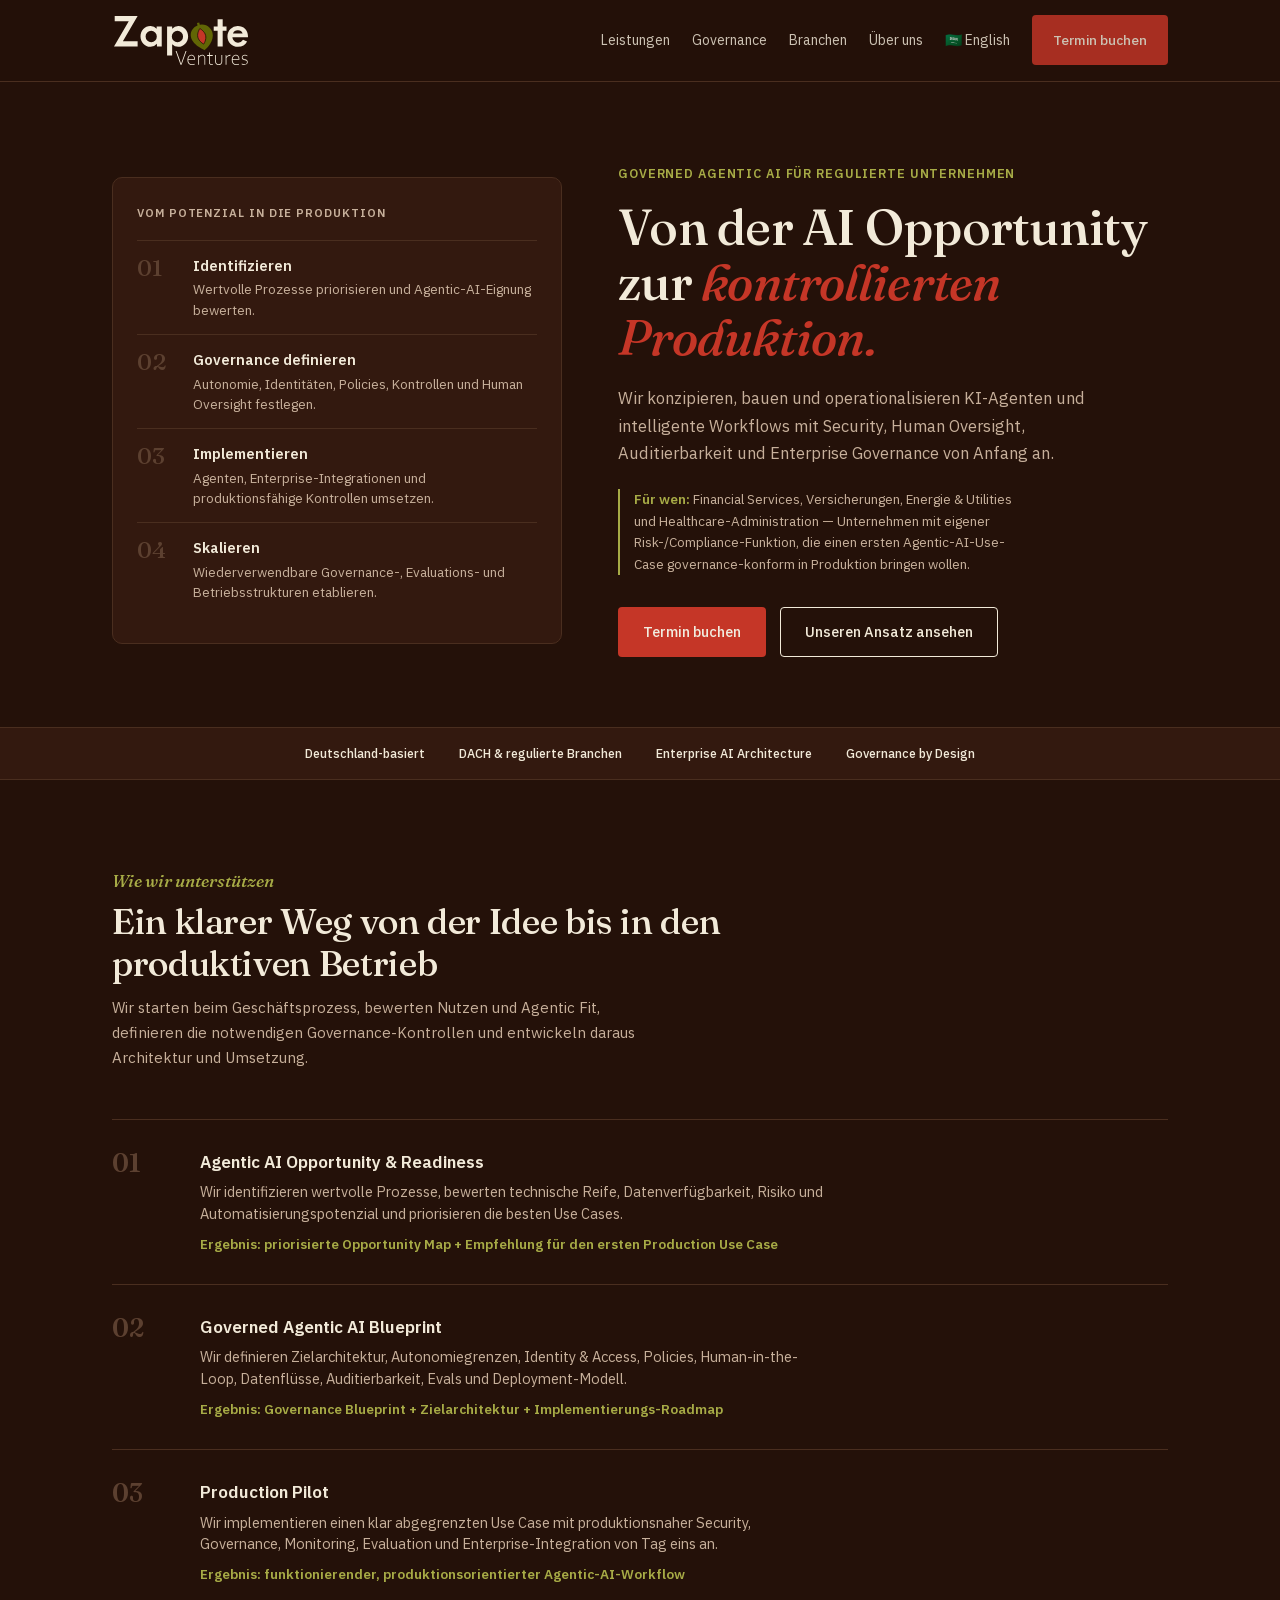
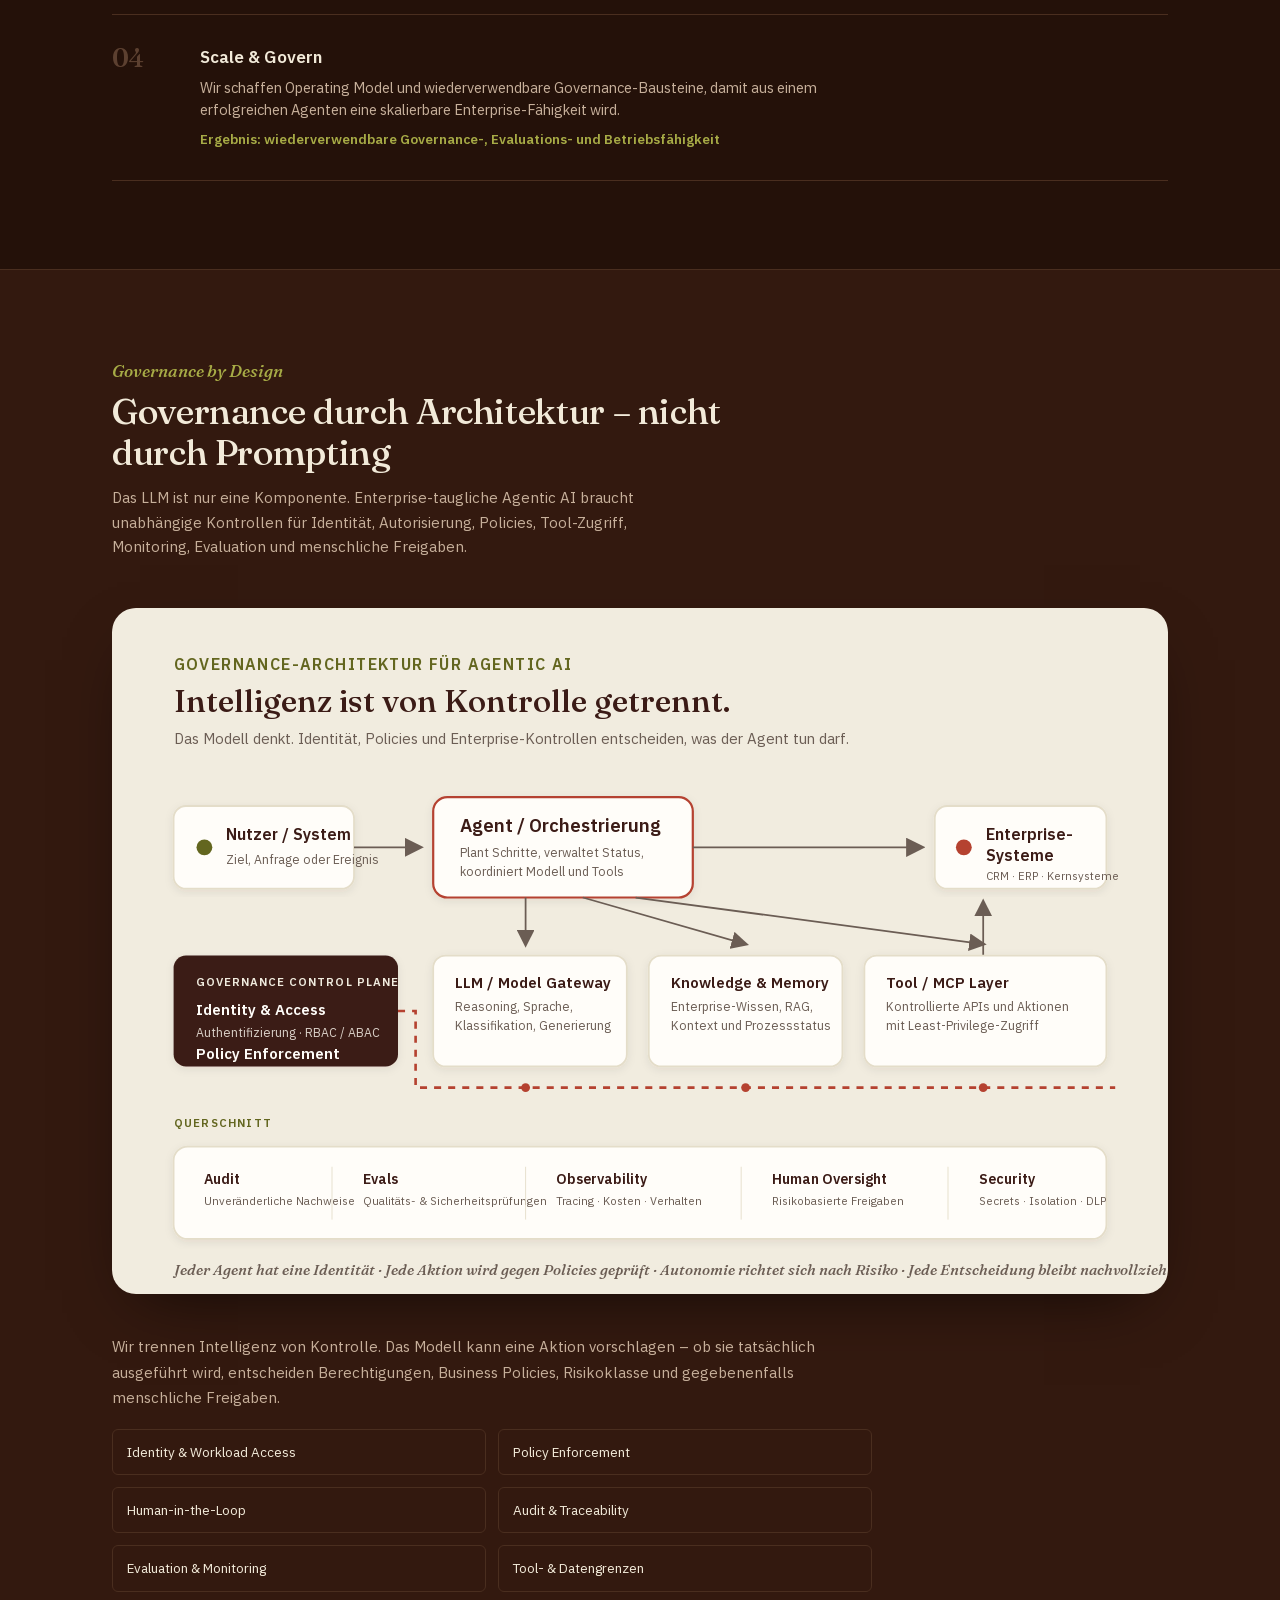
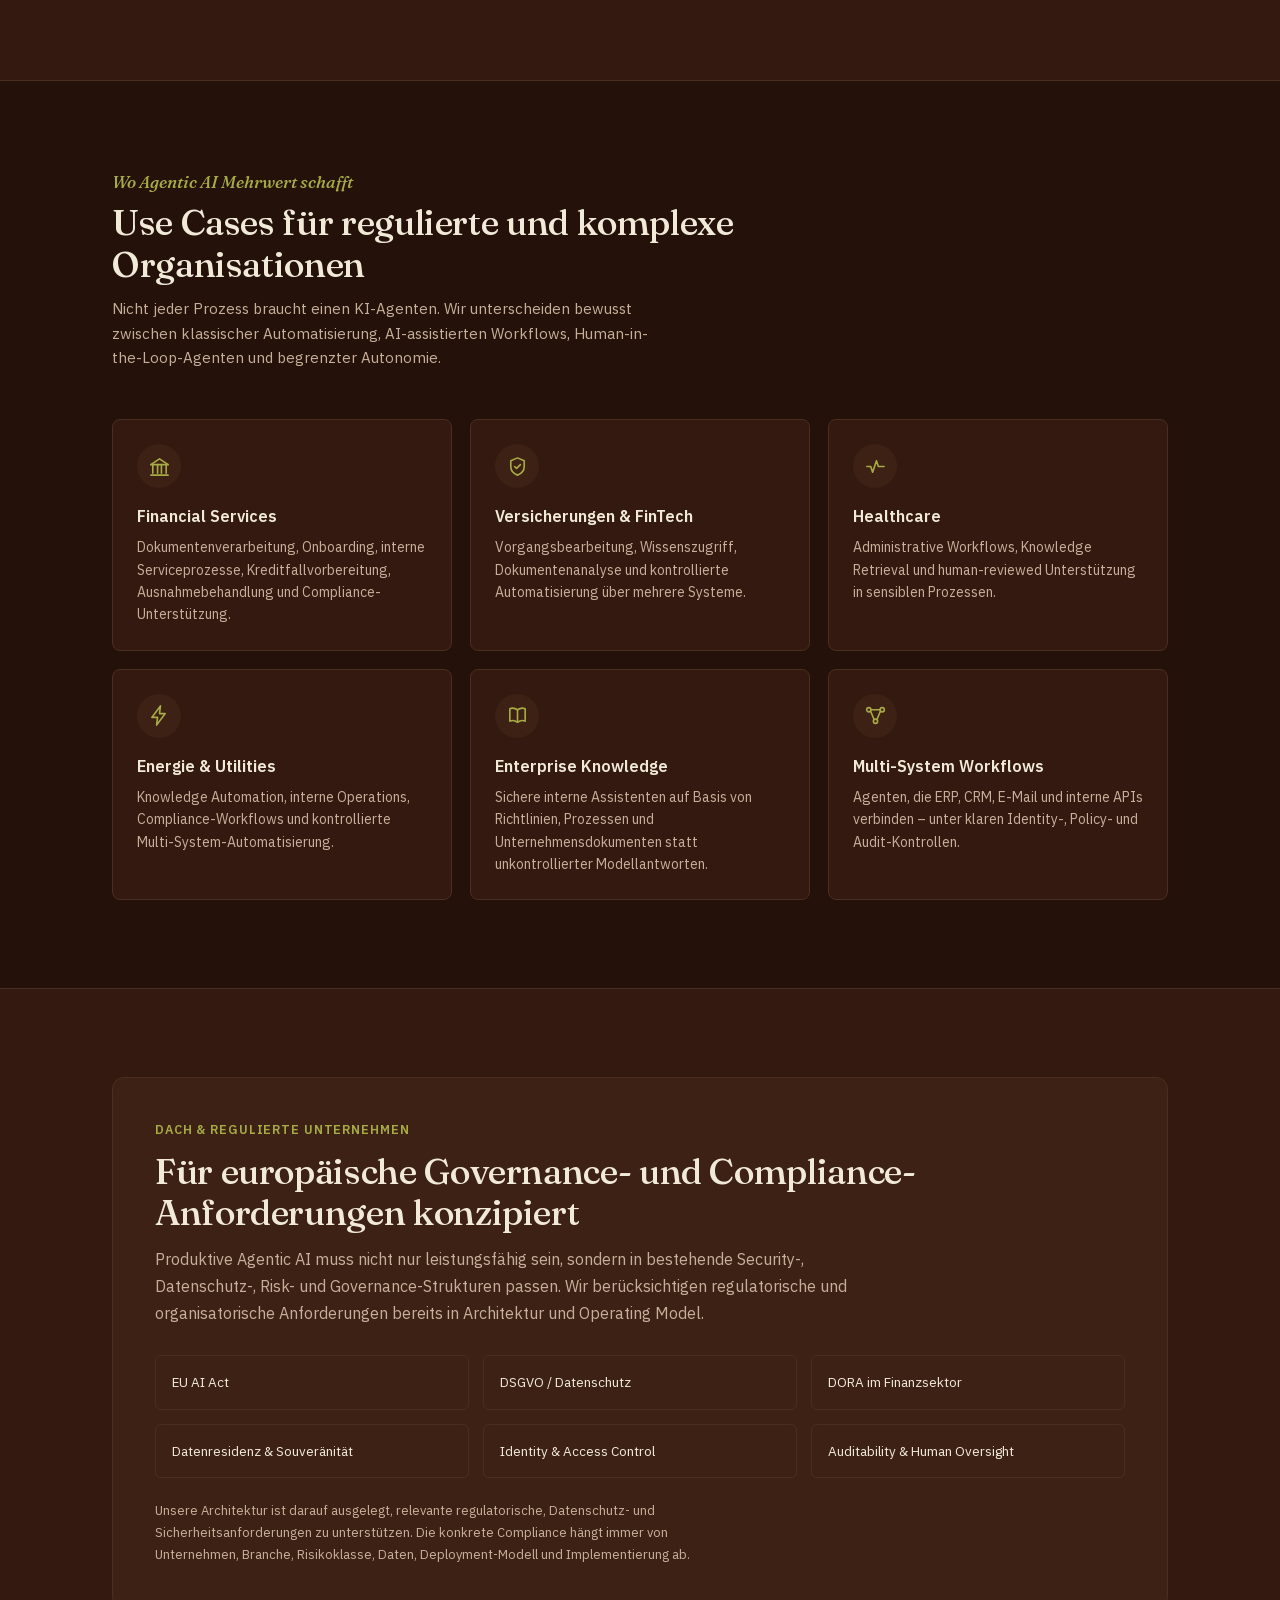
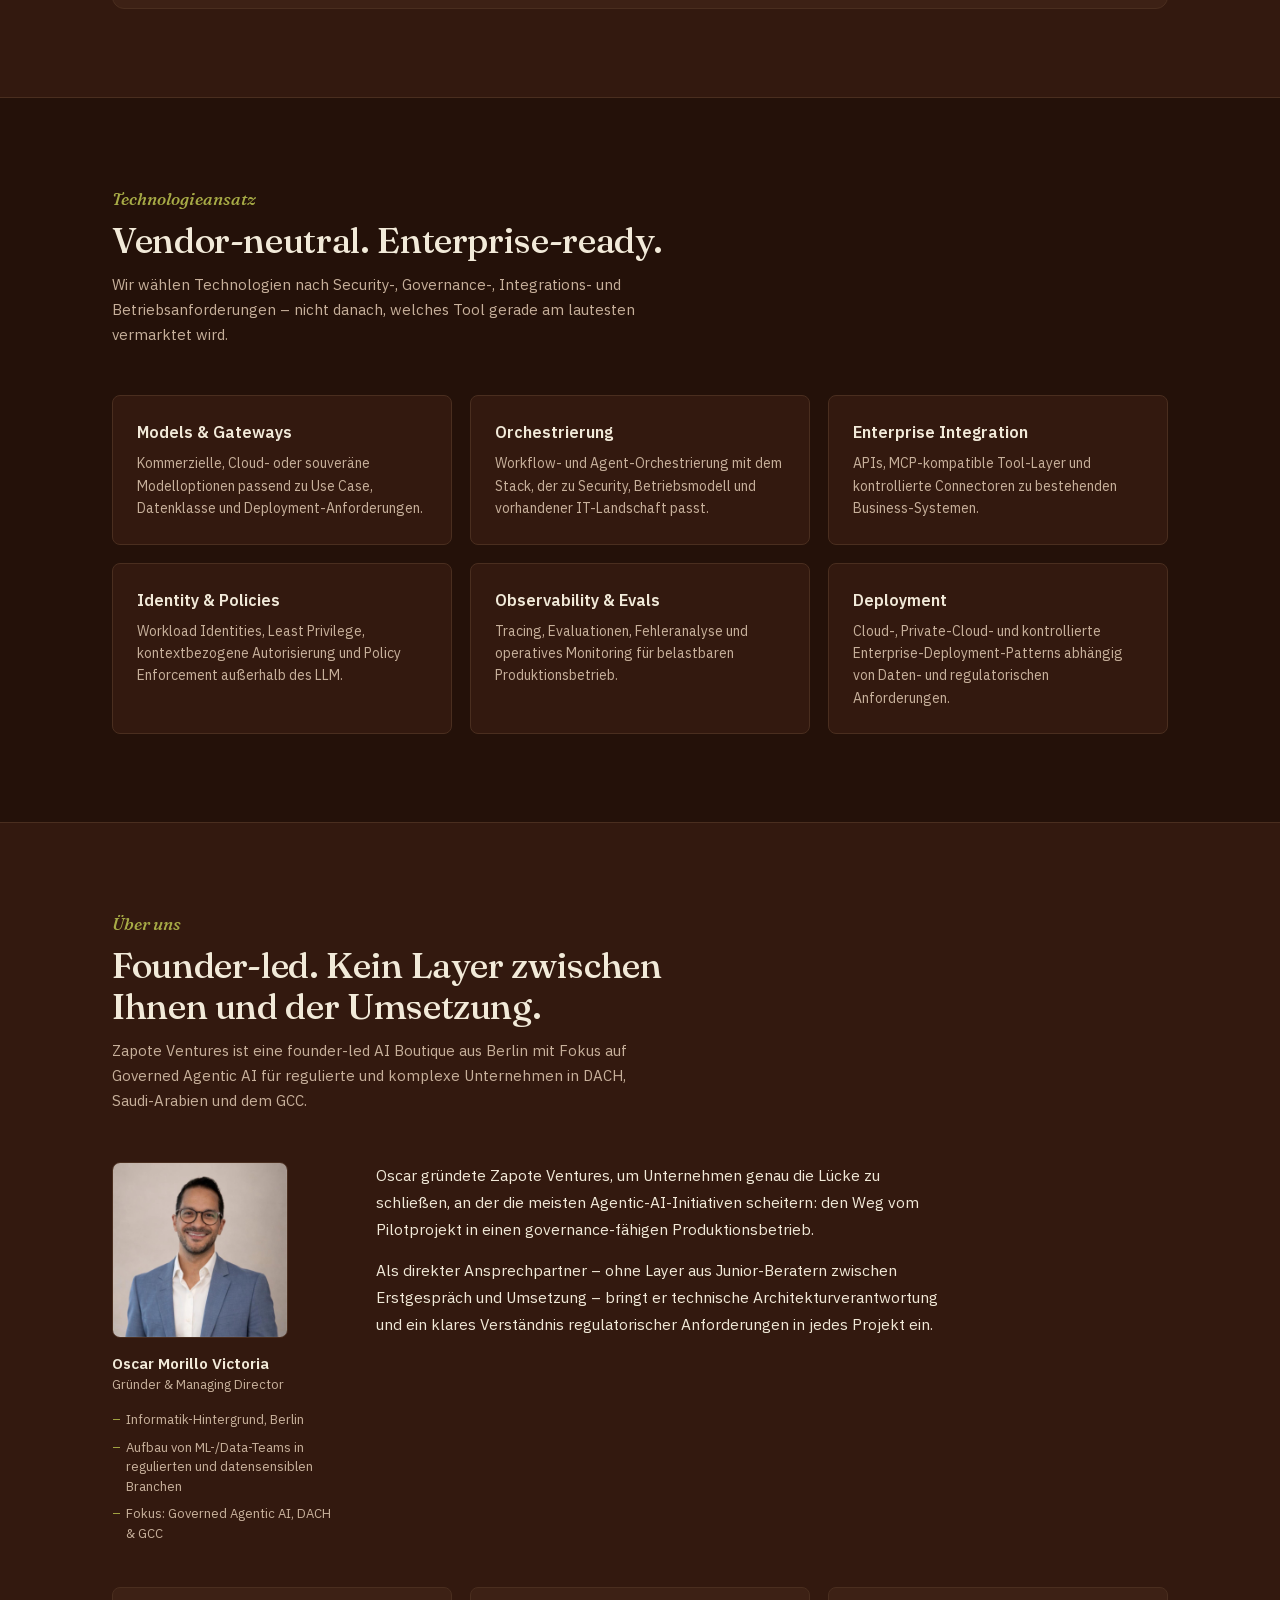
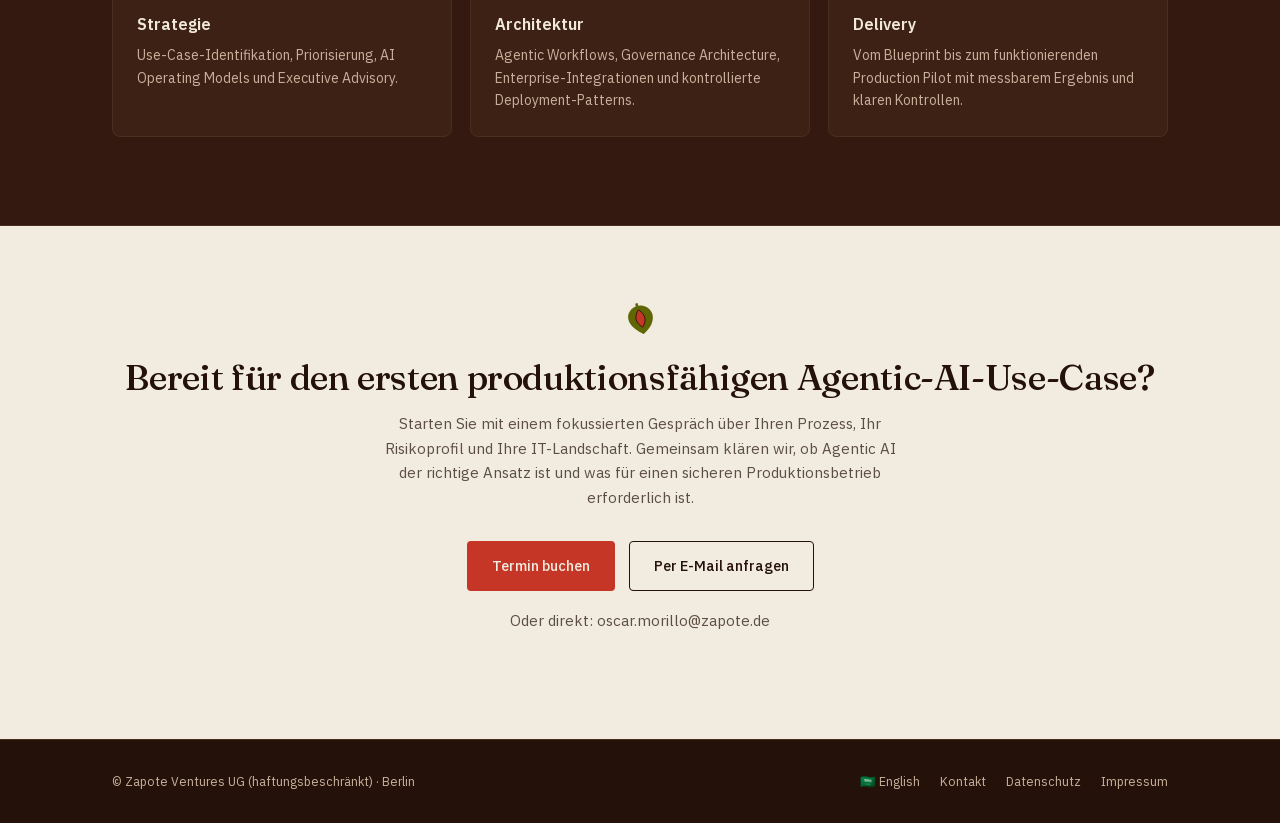
==== commit 629326cb: "fix: use flag emoji for market/language switcher links Replace "Saudi Arabia / EN" and "Germany / DE" ====
--- a/index.html
+++ b/index.html
@@ -208,7 +208,7 @@
         <a href="#governance" class="hide-mobile">Governance</a>
         <a href="#branchen" class="hide-mobile">Branchen</a>
         <a href="#about" class="hide-mobile">Über uns</a>
-        <a href="sa/">Saudi Arabia / EN</a>
+        <a href="sa/">🇸🇦 English</a>
         <a href="#kontakt" class="btn btn-primary btn-sm">Termin buchen</a>
       </div>
     </nav>
@@ -557,7 +557,7 @@
   <div class="wrap foot-inner">
     <span>© Zapote Ventures UG (haftungsbeschränkt) · Berlin</span>
     <div class="foot-links">
-      <a href="sa/">Saudi Arabia / EN</a>
+      <a href="sa/">🇸🇦 English</a>
       <a href="mailto:oscar.morillo@zapote.de?subject=Anfrage%20Zapote%20Ventures">Kontakt</a>
       <a href="datenschutz.html">Datenschutz</a>
       <a href="impressum.html">Impressum</a>
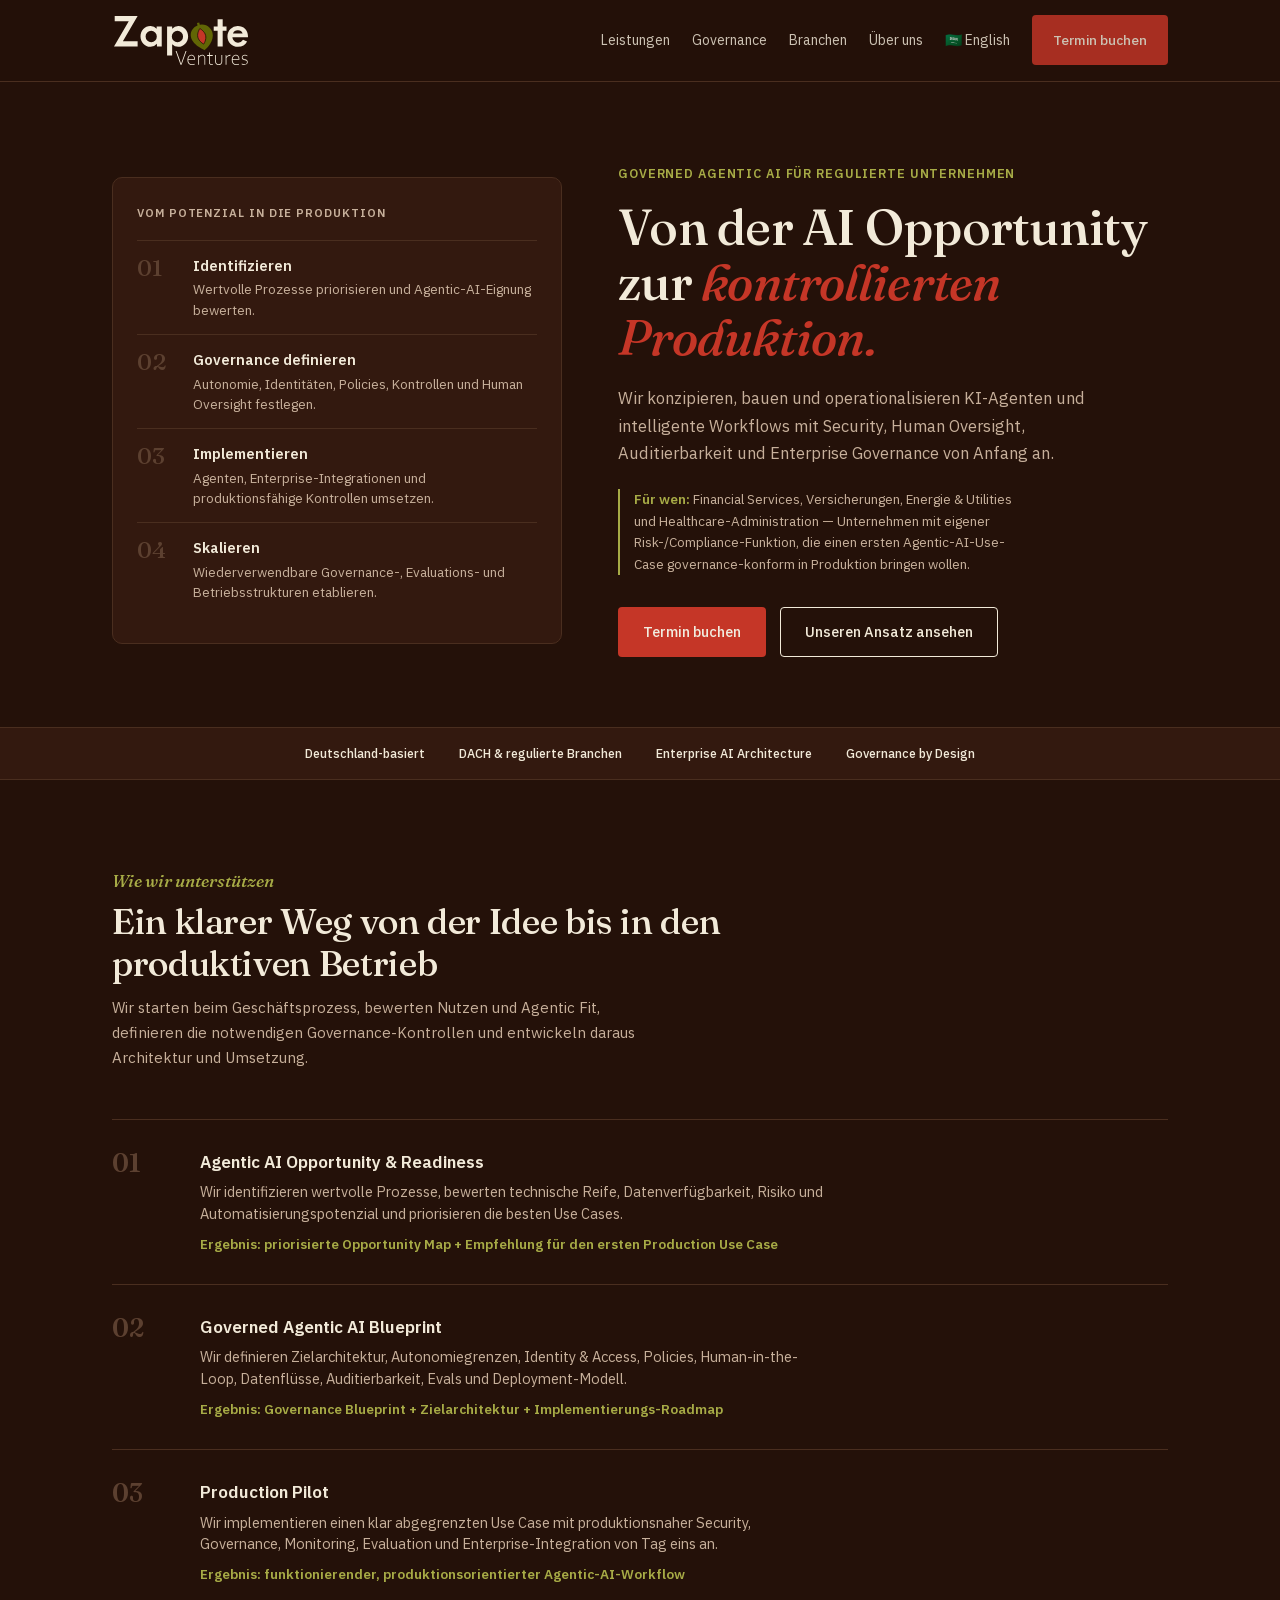
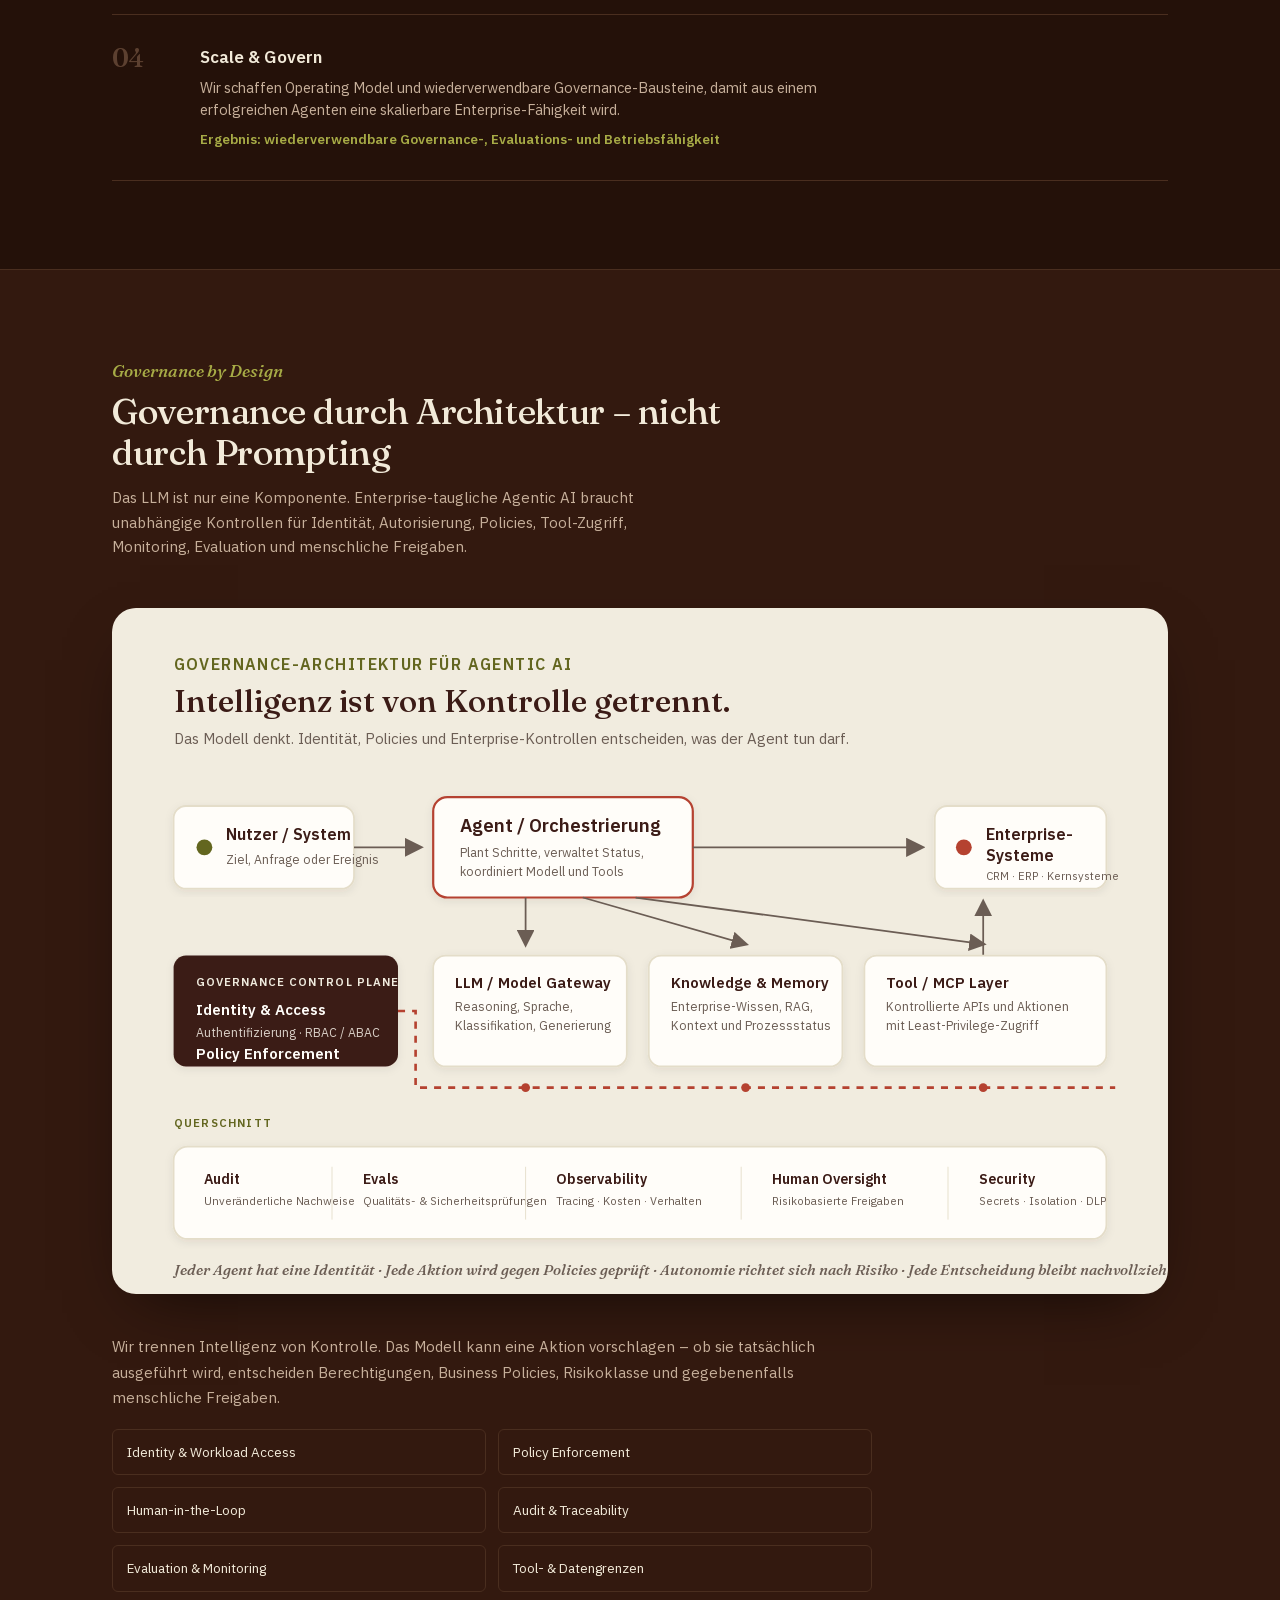
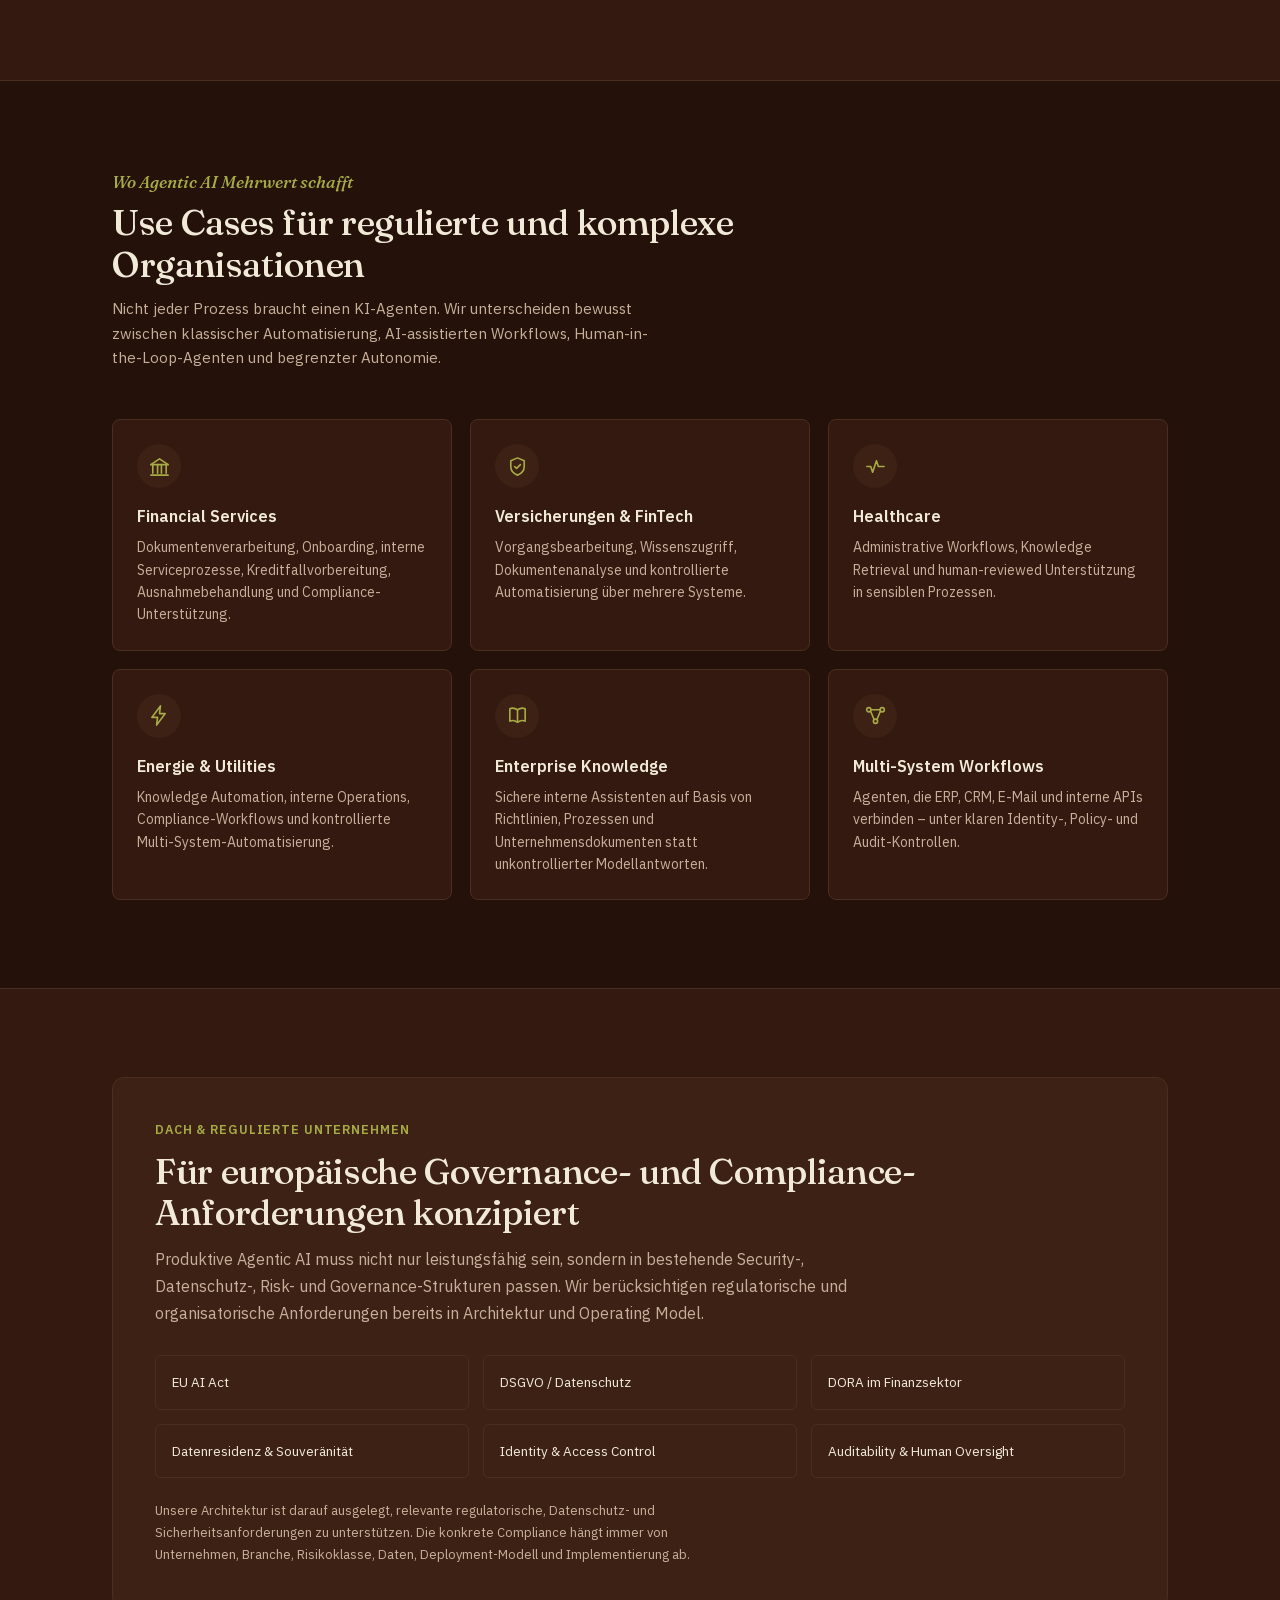
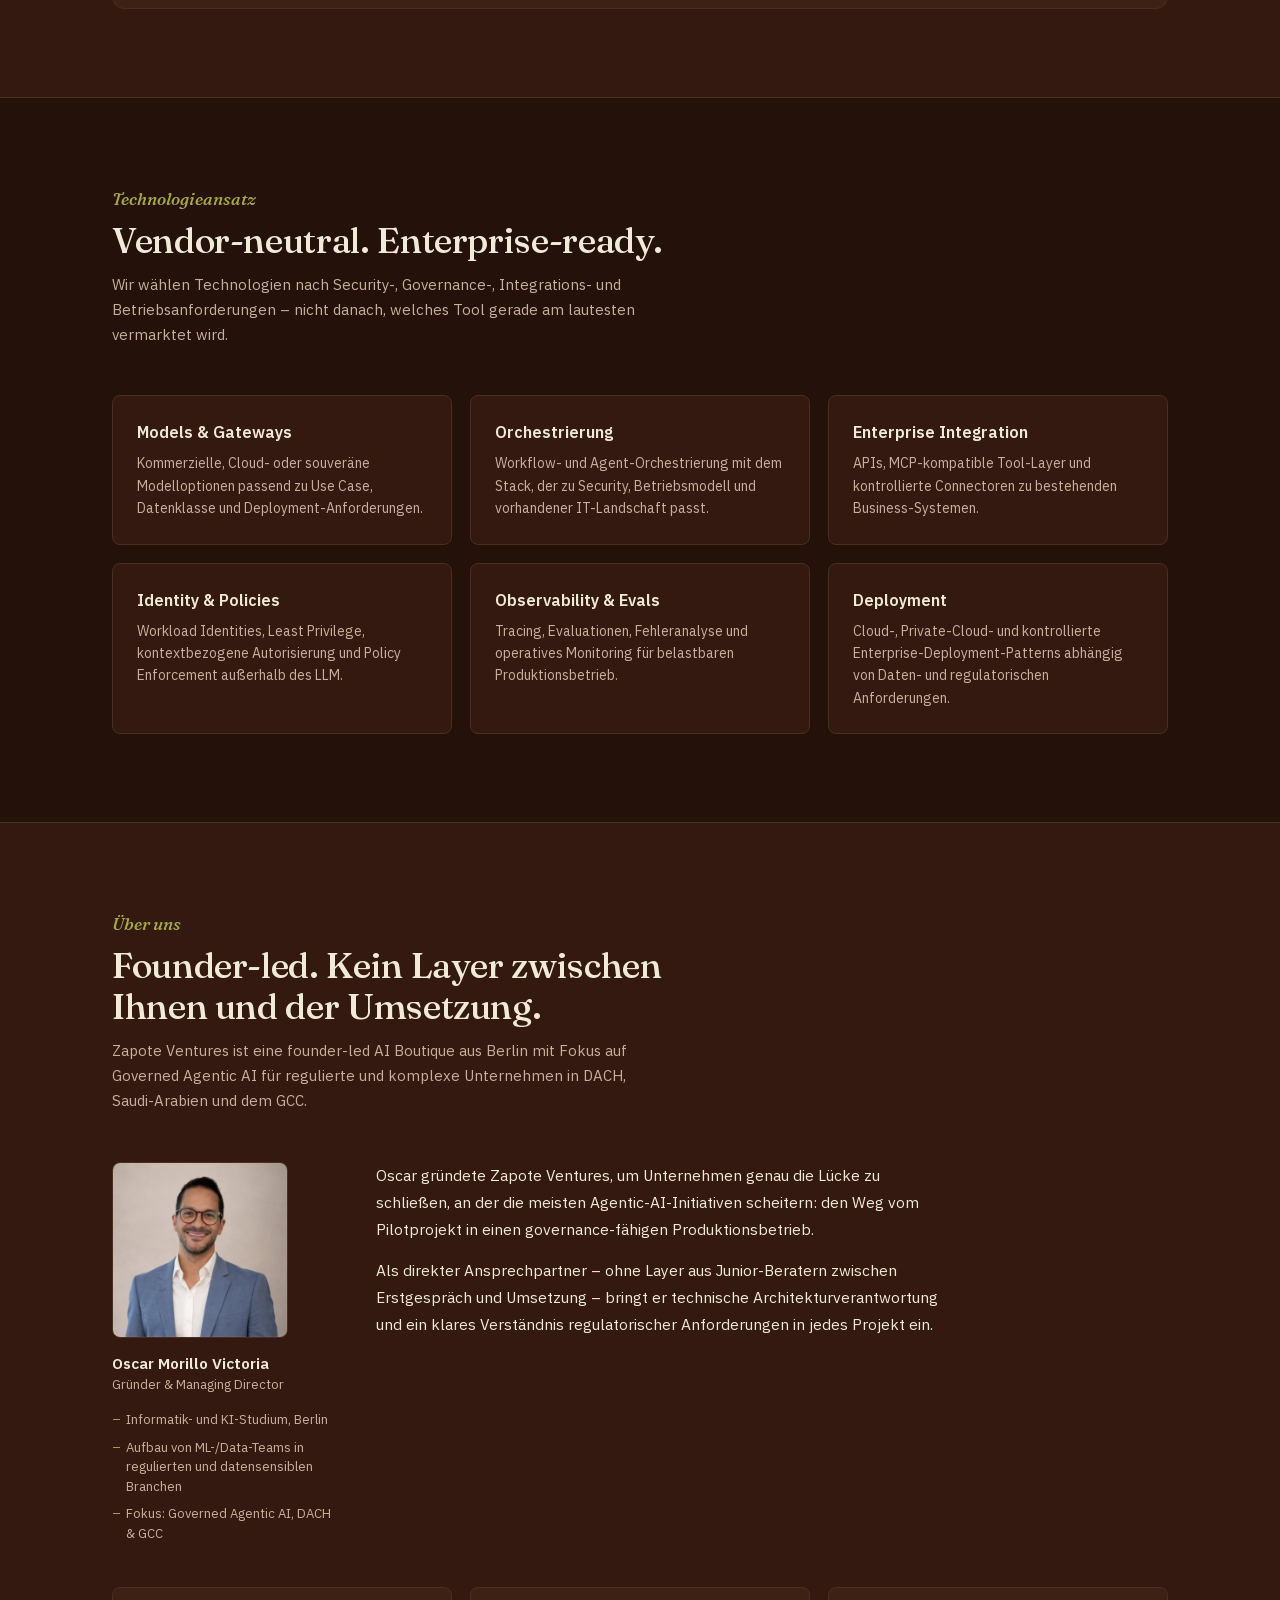
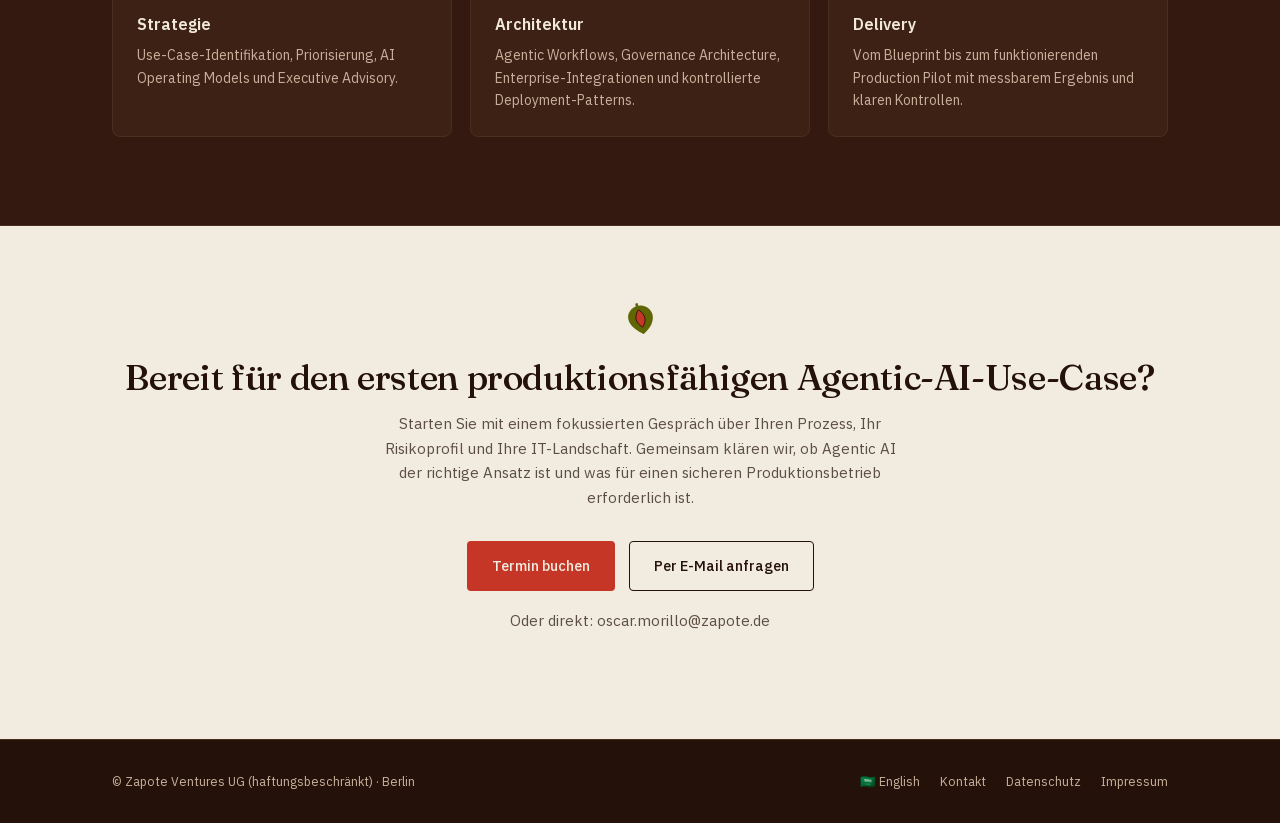
==== commit 256acd85: "fix: mention AI focus in About Us background fact Precise the founder's background fact from "comput" ====
--- a/index.html
+++ b/index.html
@@ -517,7 +517,7 @@
         <div class="person-name">Oscar Morillo Victoria</div>
         <div class="person-role">Gründer &amp; Managing Director</div>
         <ul class="fact-list">
-          <li>Informatik-Hintergrund, Berlin</li>
+          <li>Informatik- und KI-Studium, Berlin</li>
           <li>Aufbau von ML-/Data-Teams in regulierten und datensensiblen Branchen</li>
           <li>Fokus: Governed Agentic AI, DACH &amp; GCC</li>
         </ul>
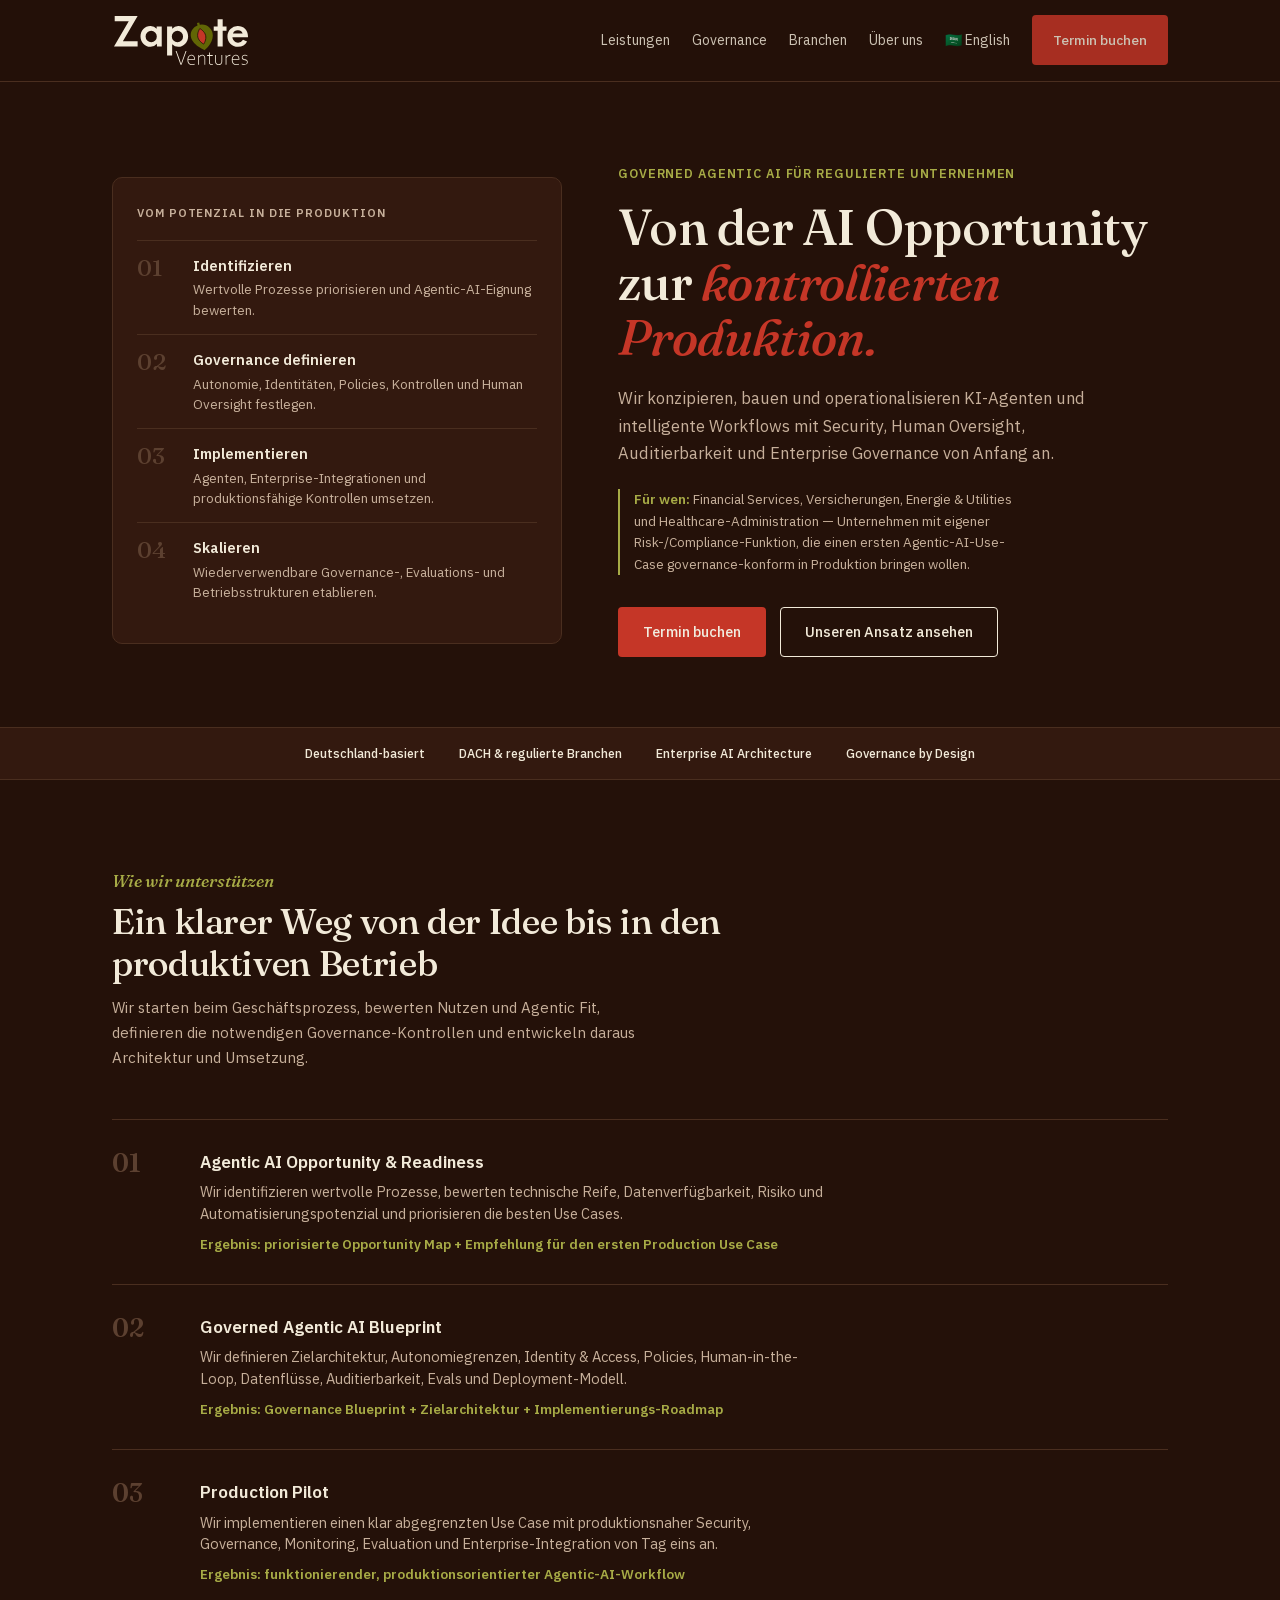
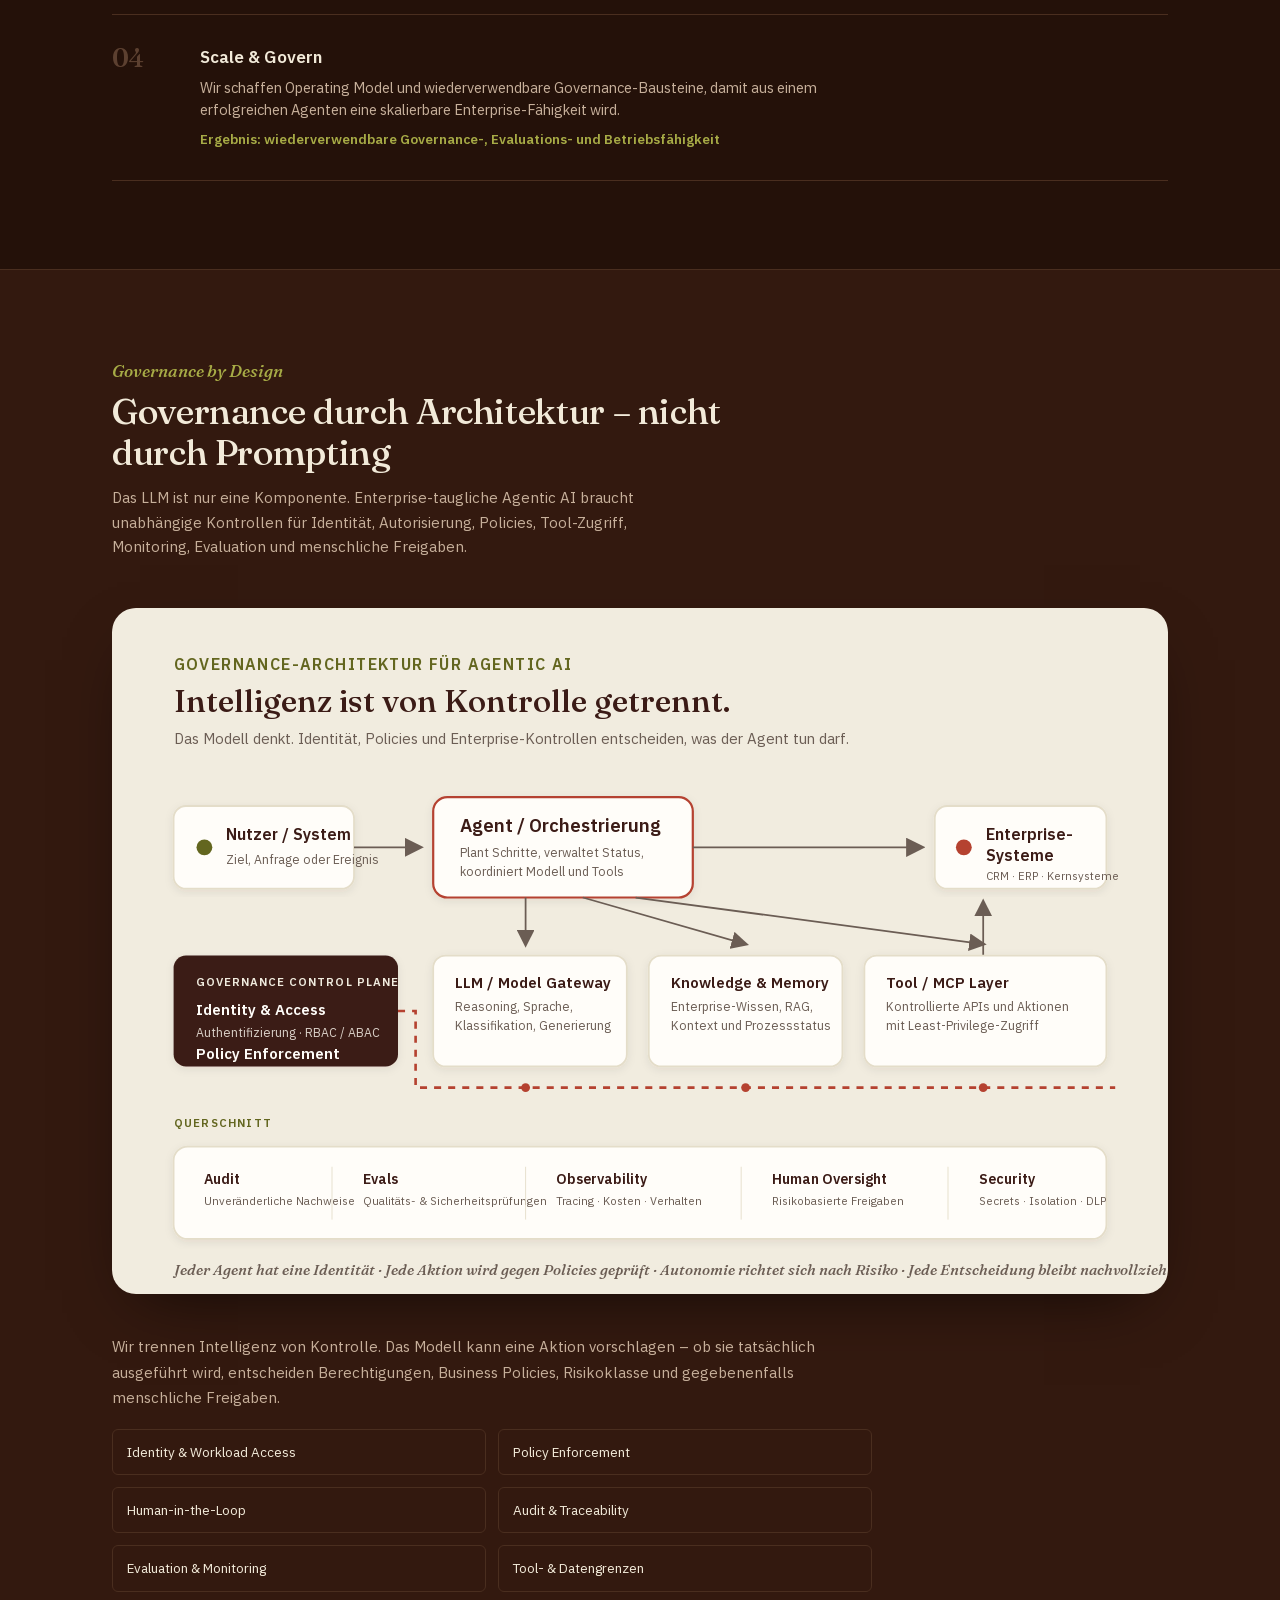
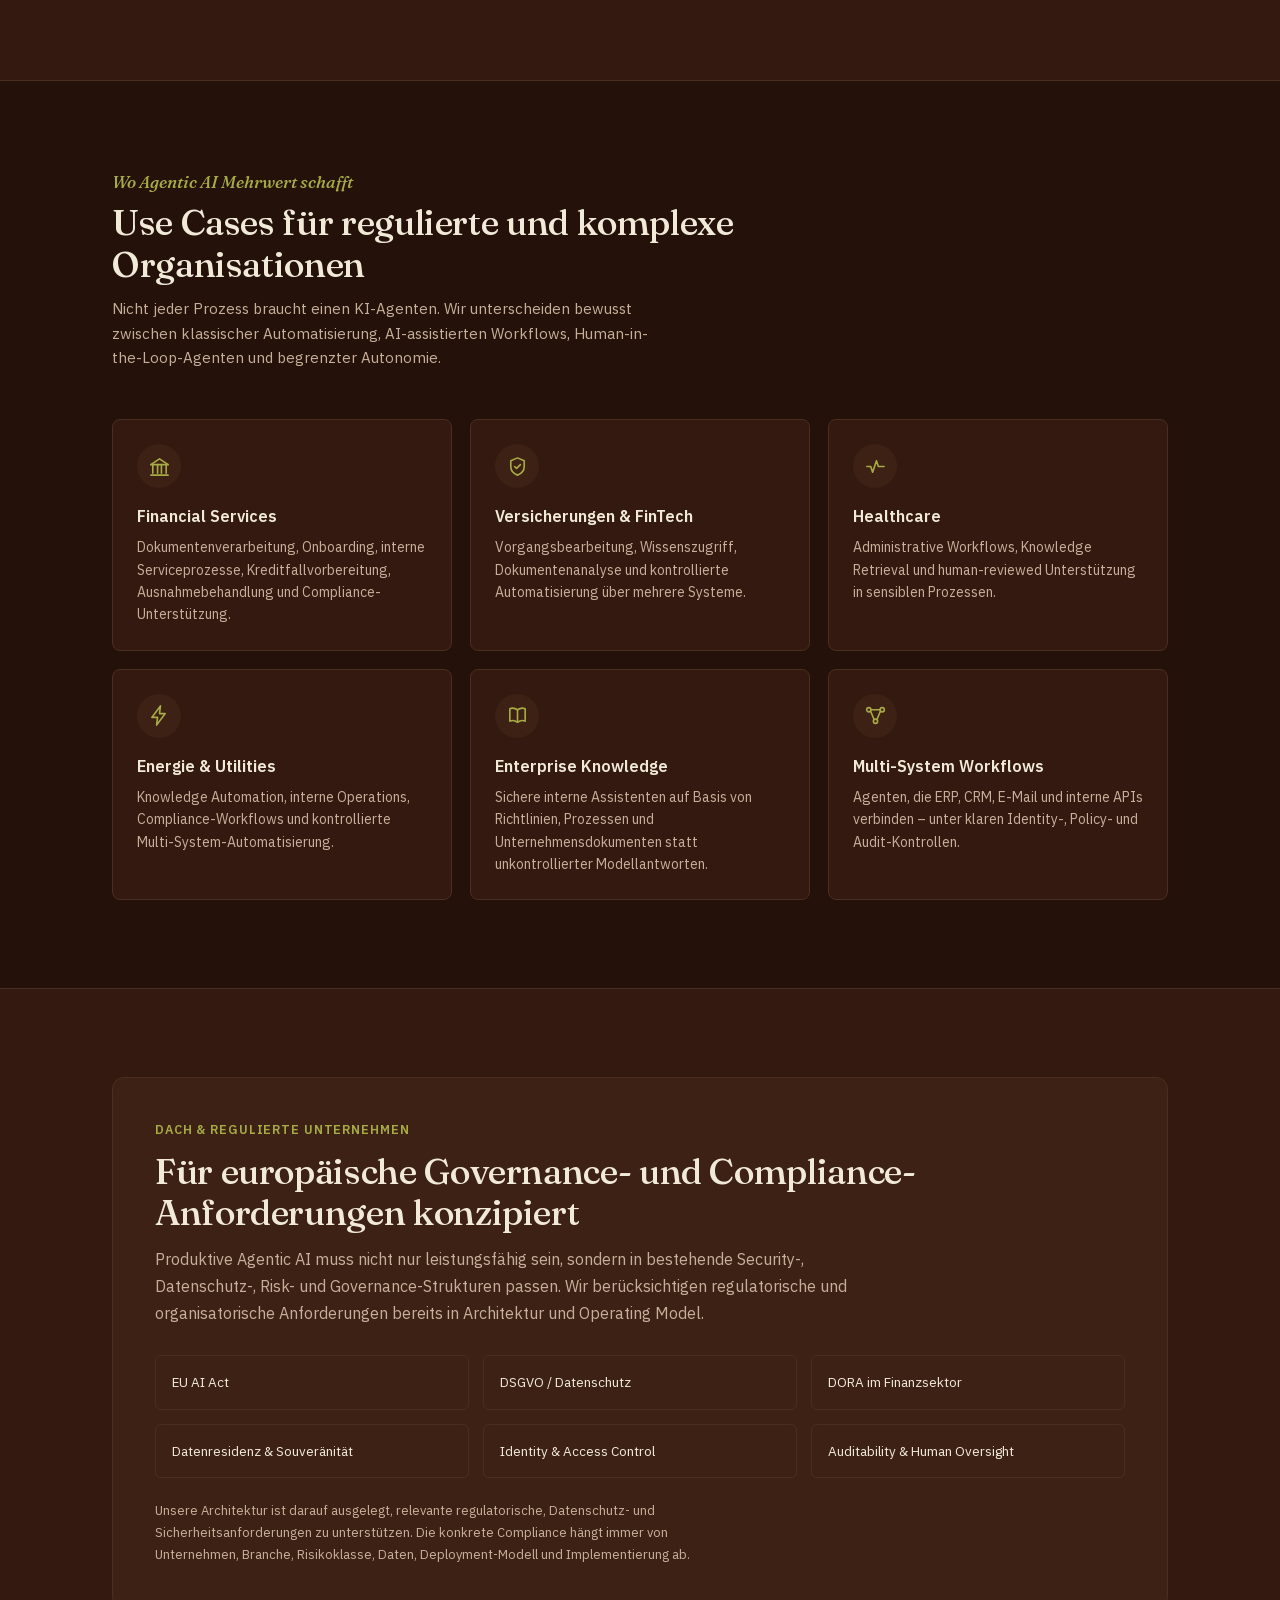
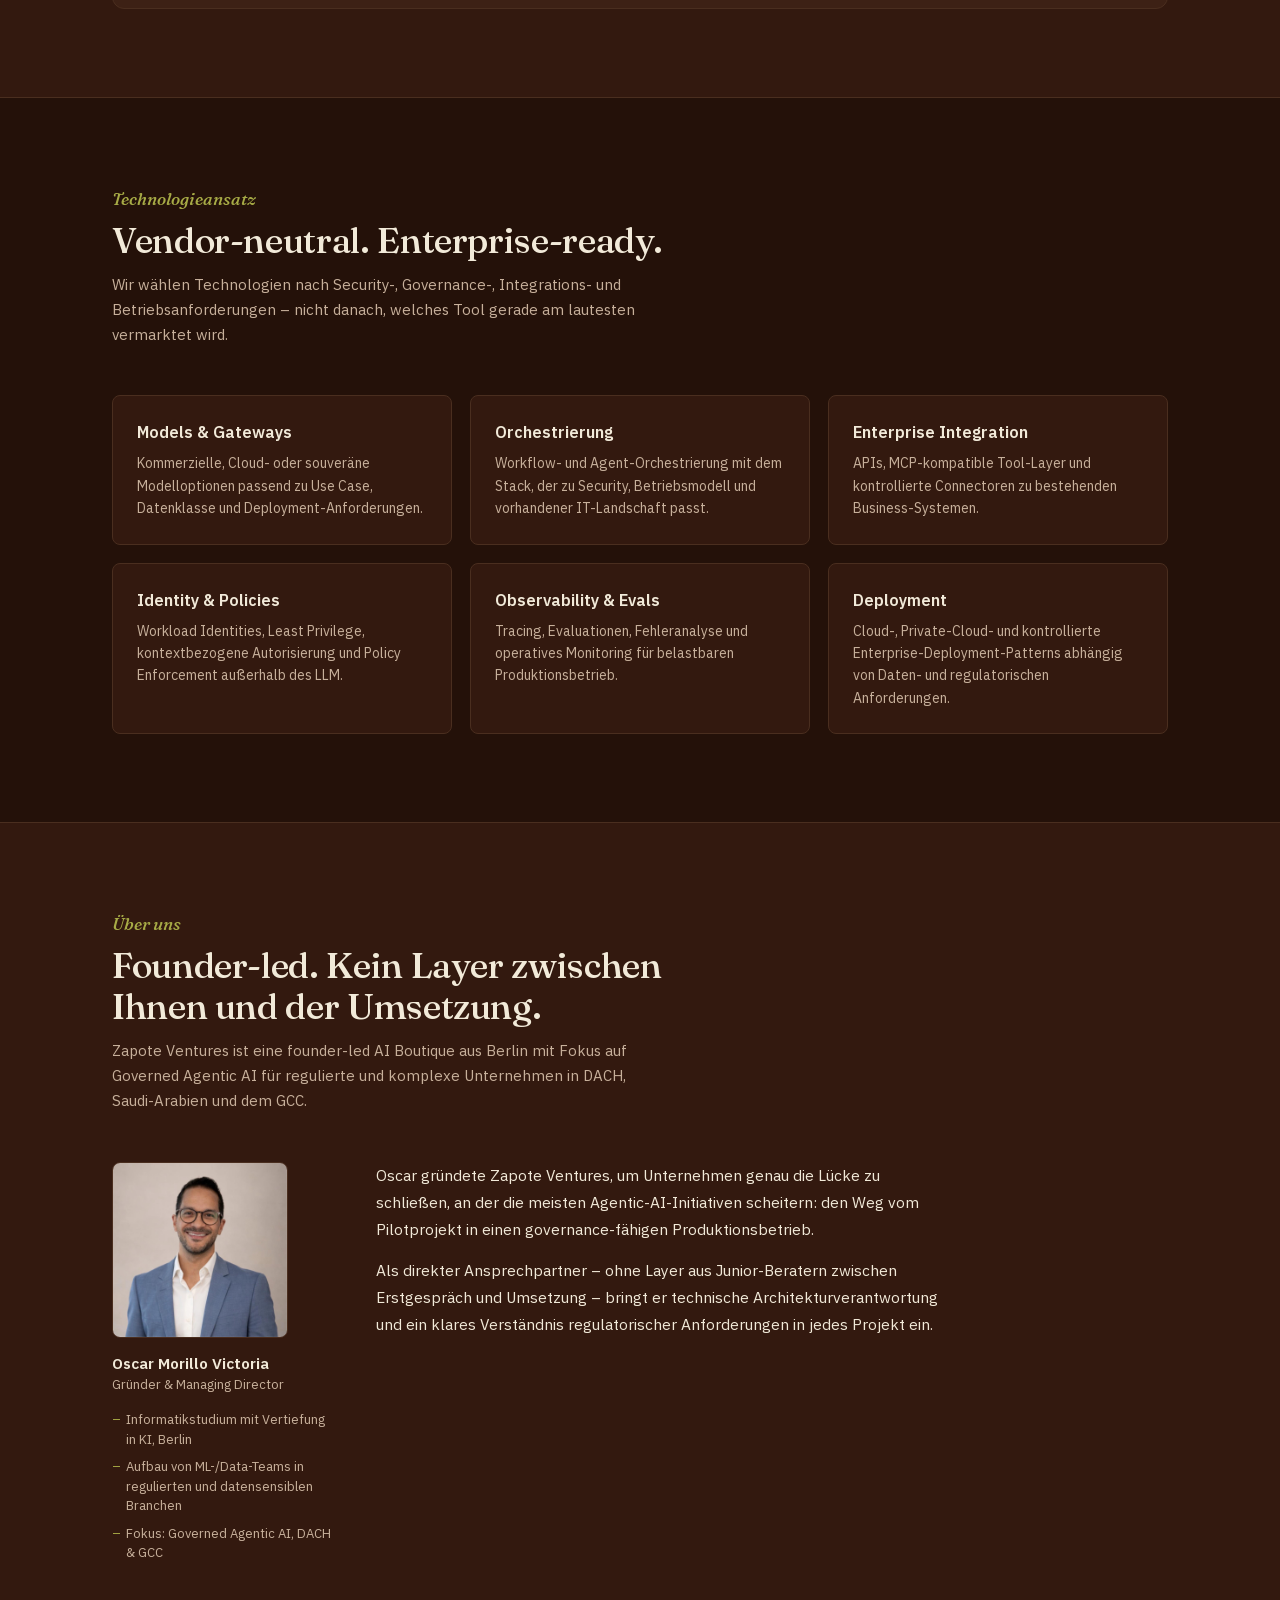
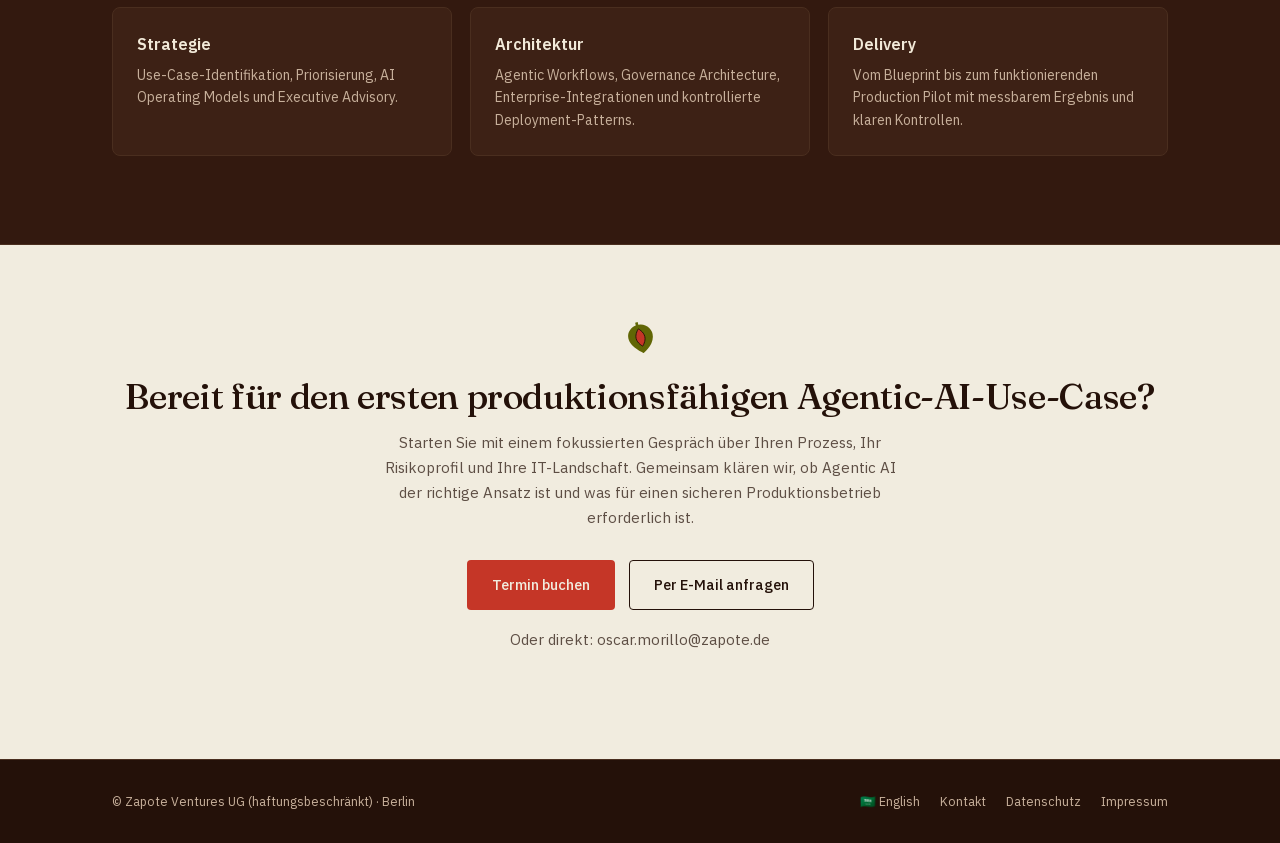
==== commit 0f587824: "fix: precise About Us degree wording "Computer science and AI degree" implied a dedicated/joint AI d" ====
--- a/index.html
+++ b/index.html
@@ -517,7 +517,7 @@
         <div class="person-name">Oscar Morillo Victoria</div>
         <div class="person-role">Gründer &amp; Managing Director</div>
         <ul class="fact-list">
-          <li>Informatik- und KI-Studium, Berlin</li>
+          <li>Informatikstudium mit Vertiefung in KI, Berlin</li>
           <li>Aufbau von ML-/Data-Teams in regulierten und datensensiblen Branchen</li>
           <li>Fokus: Governed Agentic AI, DACH &amp; GCC</li>
         </ul>
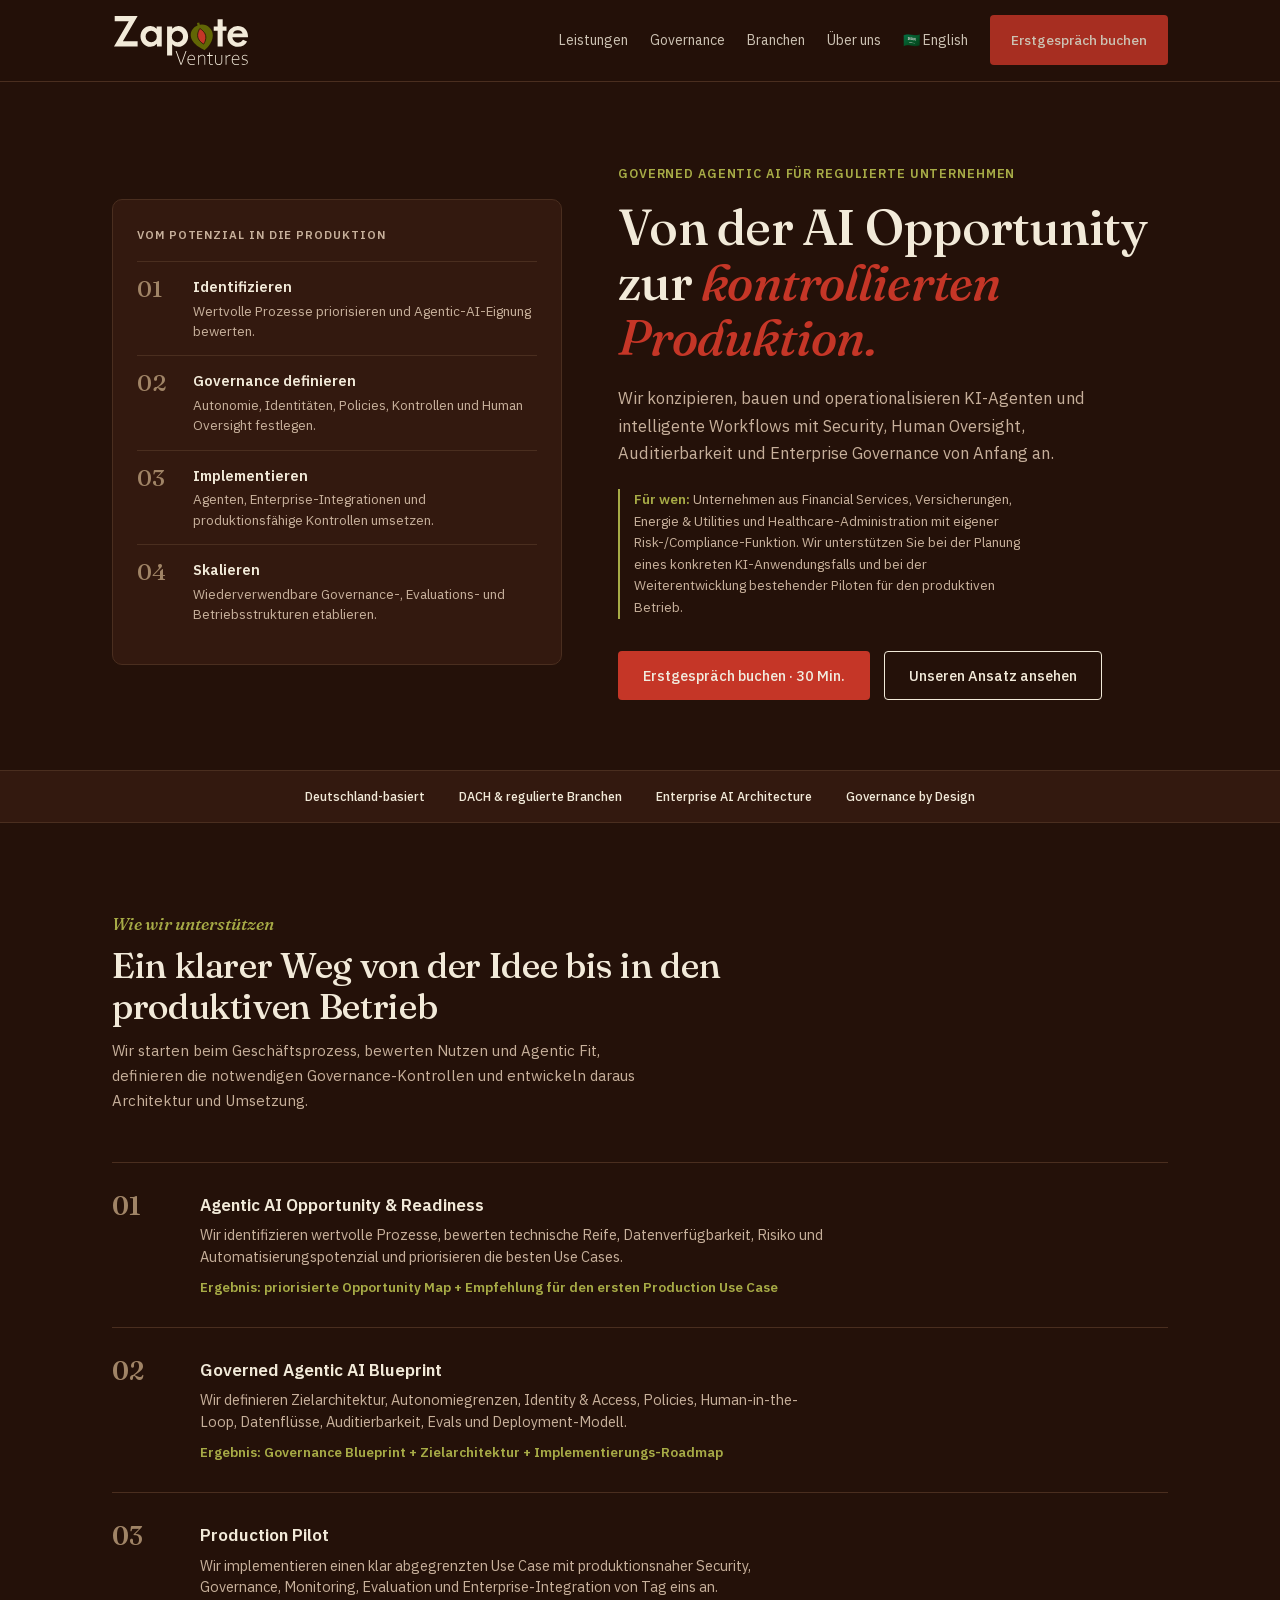
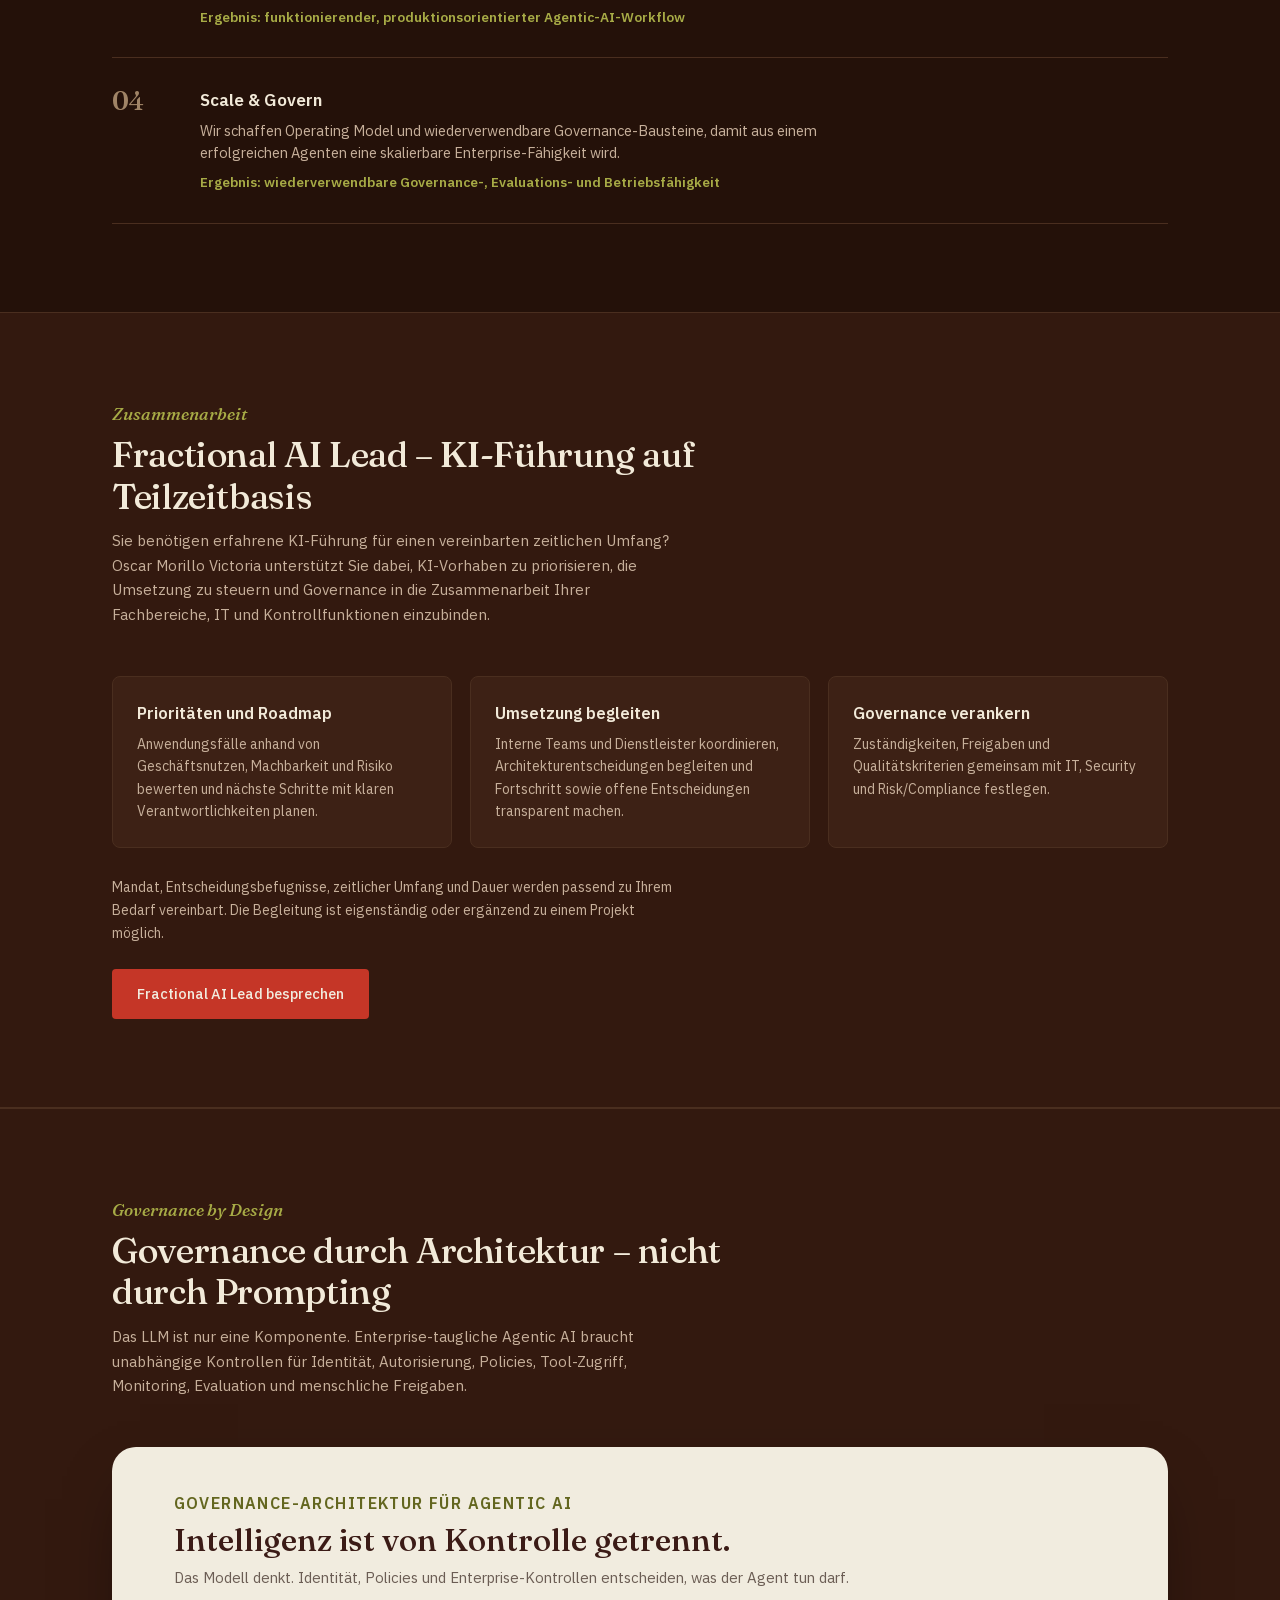
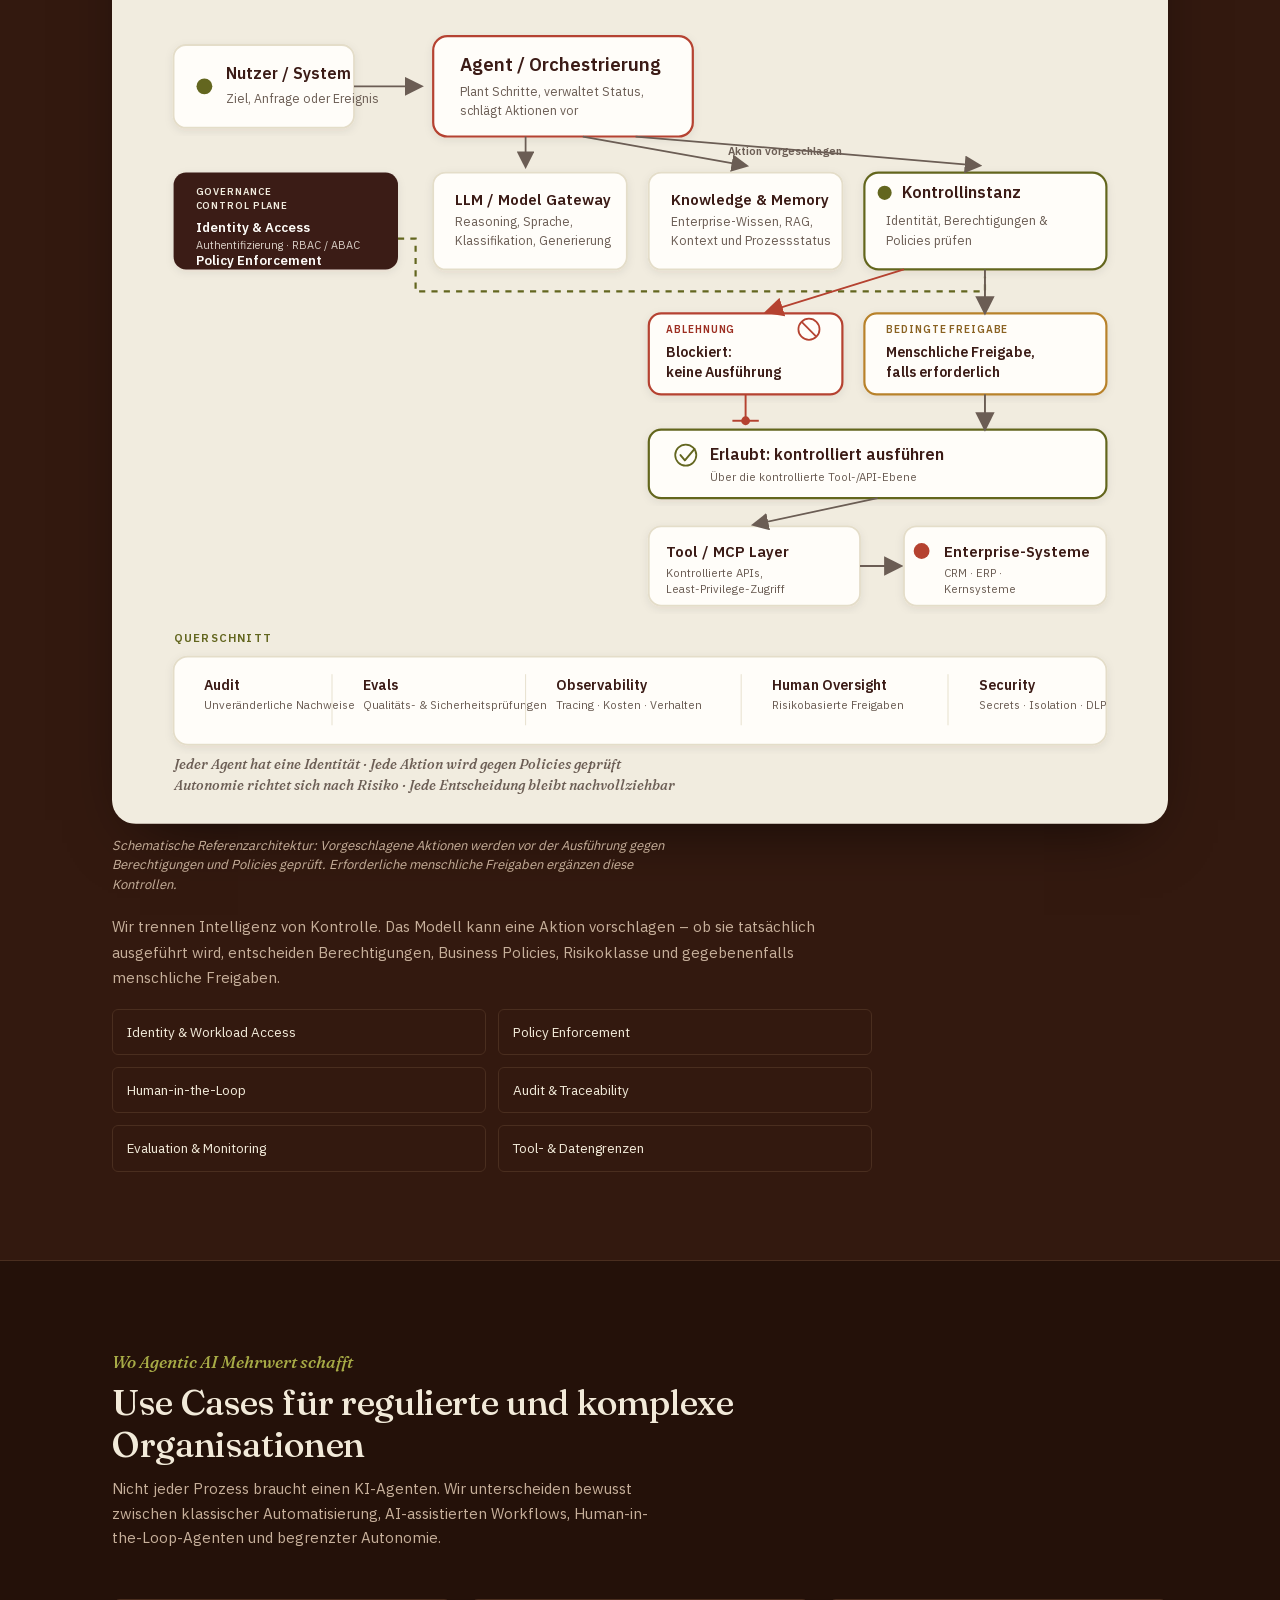
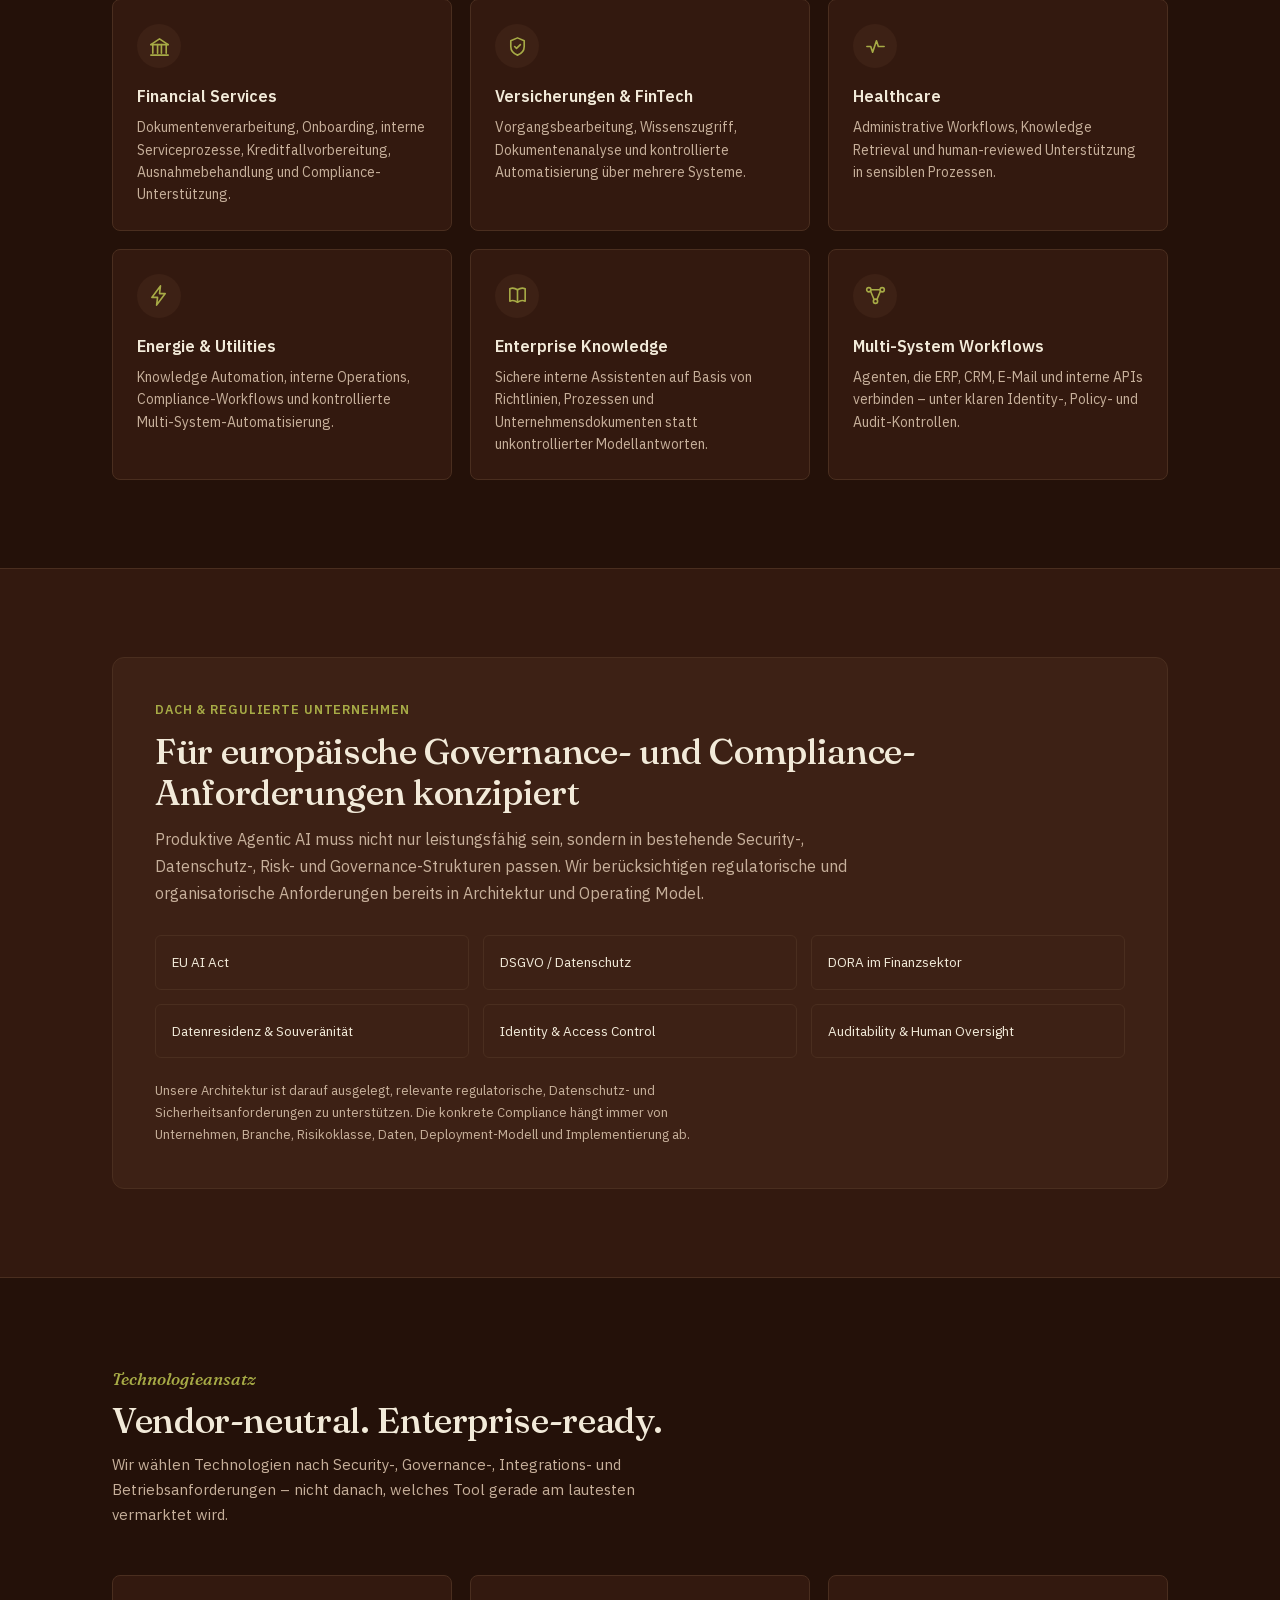
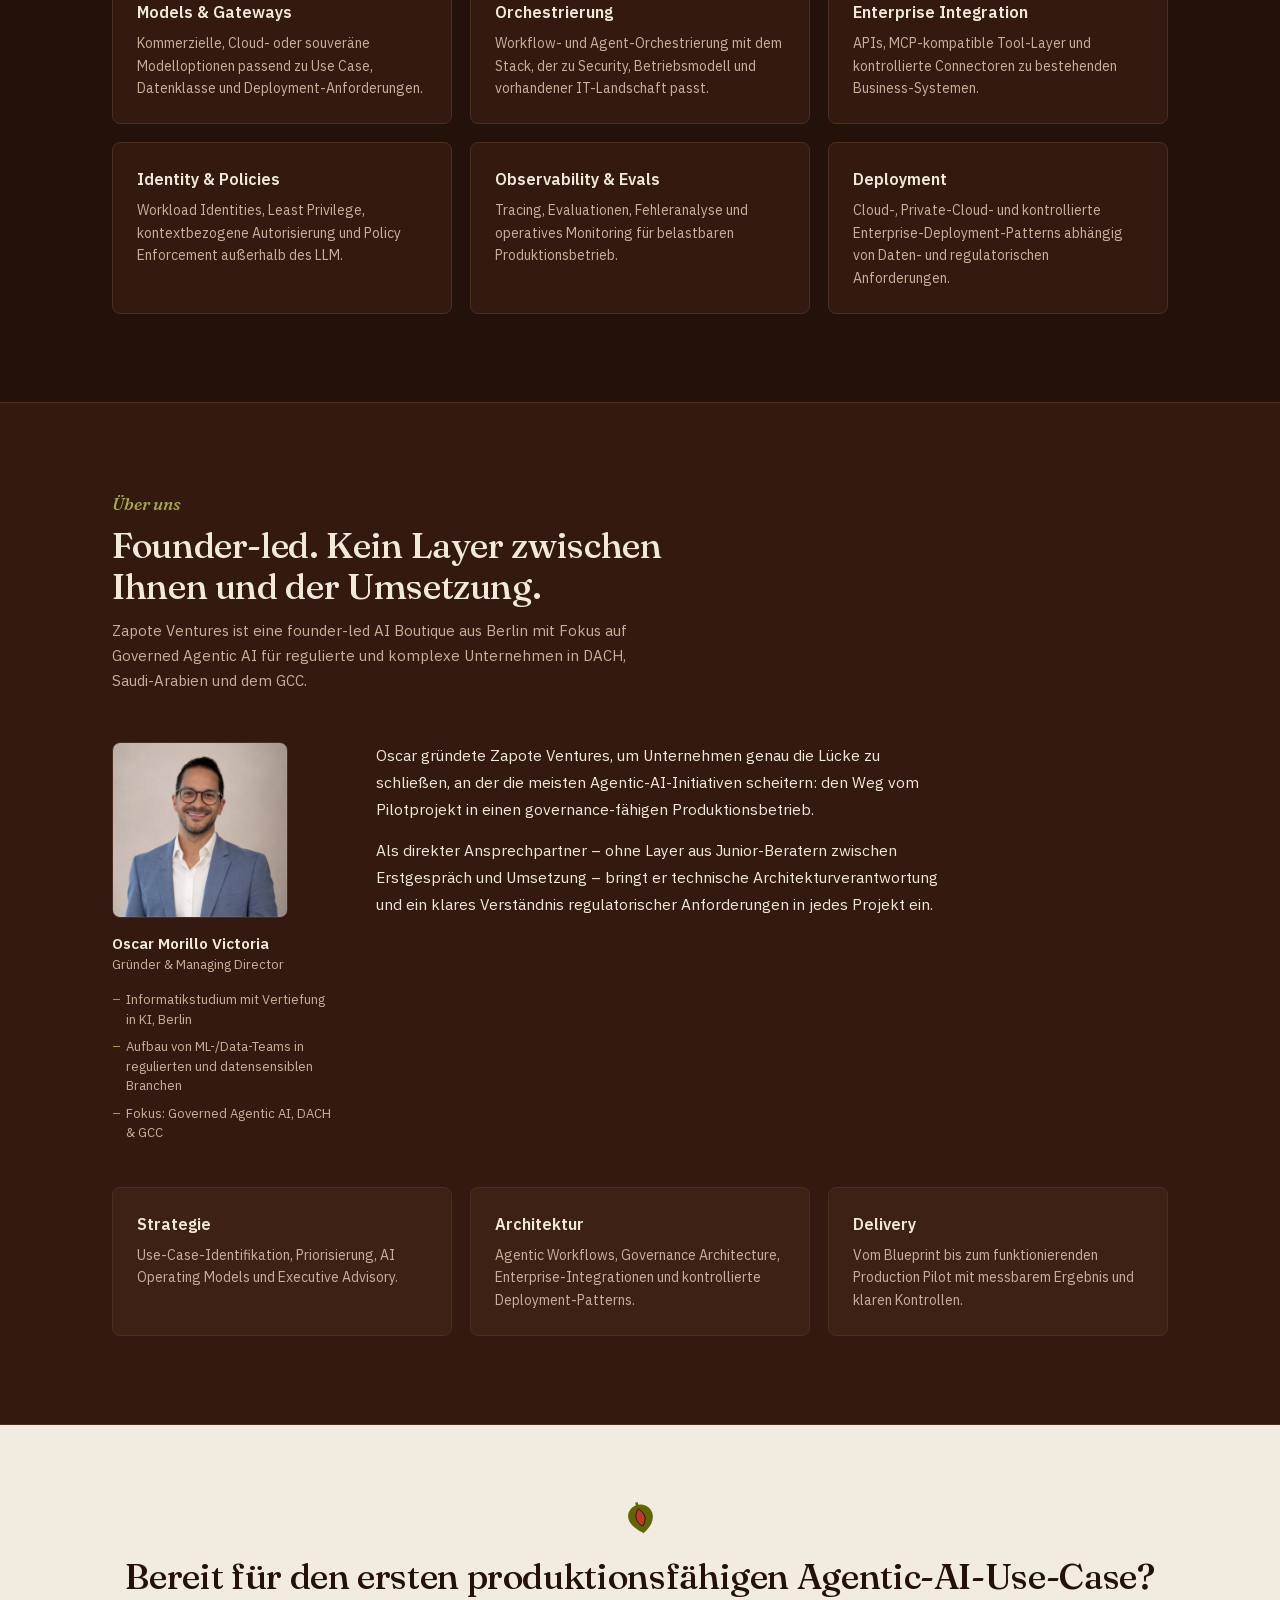
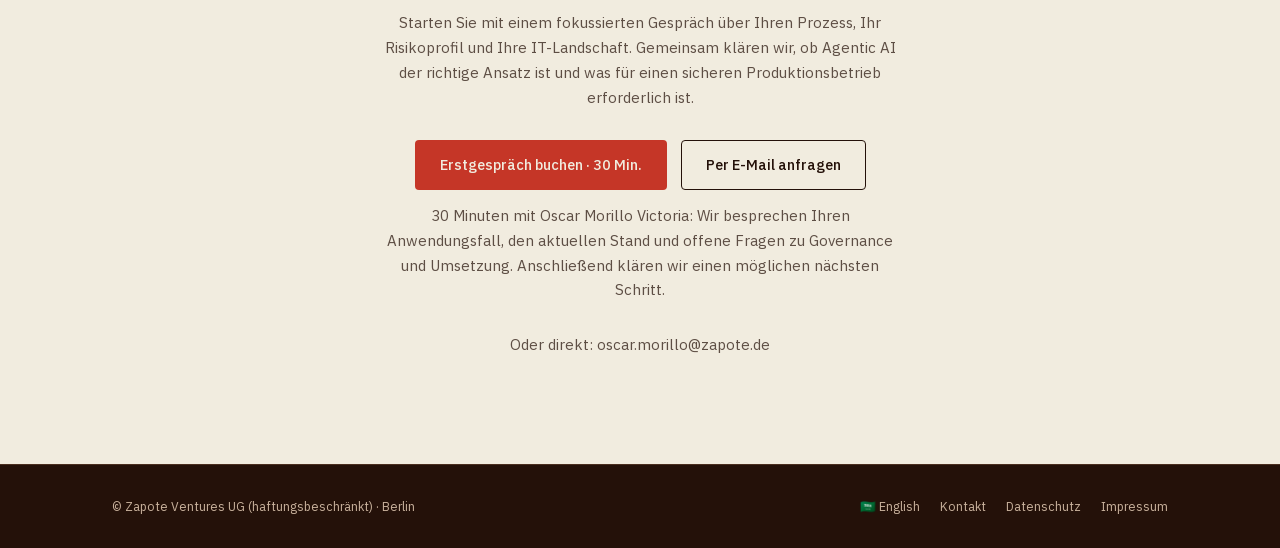
==== commit 5569481e: "fix: applied recommendation by chatgpt review" ====
--- a/index.html
+++ b/index.html
@@ -62,7 +62,7 @@
       --text:#f2ead9;
       --muted:#c7b09b;
       --hair:#4a2e1f;
-      --ghost:#5c4030;
+      --ghost:#a08466;
       --olive:#a7ab46;
       --coral:#c53627;
       --cream:#f1ecdf;
@@ -148,8 +148,13 @@
     .card h3{font-size:16px;margin-bottom:8px}
     .card p{font-size:14px;color:var(--muted);line-height:1.6}
 
-    .architecture-visual{margin:8px 0 40px;overflow-x:auto;-webkit-overflow-scrolling:touch;border-radius:24px;box-shadow:0 24px 64px -28px rgba(0,0,0,.7)}
-    .architecture-visual svg{display:block;width:100%;min-width:940px;max-width:1200px;height:auto;margin:0 auto}
+    .architecture-visual{margin:8px 0 20px}
+    .architecture-frame{overflow-x:auto;-webkit-overflow-scrolling:touch;border-radius:24px;box-shadow:0 24px 64px -28px rgba(0,0,0,.7)}
+    .architecture-frame svg{display:block;width:100%;max-width:1200px;height:auto;margin:0 auto}
+    .architecture-caption{color:var(--muted);font-size:13px;font-style:italic;margin-top:12px;max-width:70ch}
+    .mobile-diagram{display:none}
+    @media(min-width:641px){.desktop-diagram .architecture-frame svg{min-width:940px}}
+    @media(max-width:640px){.desktop-diagram{display:none}.mobile-diagram{display:block}}
     .arch-copy{max-width:760px}
     .arch-copy p{color:var(--muted);font-size:15px;line-height:1.7;margin-bottom:18px}
     .arch-list{display:grid;grid-template-columns:1fr 1fr;gap:12px}
@@ -180,7 +185,9 @@
     .band p{color:rgba(36,17,9,.72);max-width:58ch;margin:14px auto 30px;font-size:15px;line-height:1.65}
     .band-mark{width:27px;height:auto;display:block;margin:0 auto 22px}
     .band .cta-row{justify-content:center;align-items:center}
-    .band-fallback{font-size:13.5px;color:rgba(36,17,9,.6)}
+    .band-note{font-size:14px;color:rgba(36,17,9,.72);max-width:56ch;line-height:1.6;margin:18px auto 0}
+    .note-text{color:var(--muted);font-size:14px;line-height:1.65;margin-top:28px;max-width:70ch}
+    .band-fallback{font-size:13.5px;color:rgba(36,17,9,.6);margin-top:12px}
 
     footer{padding:32px 0;border-top:1px solid var(--hair)}
     .foot-inner{display:flex;justify-content:space-between;align-items:center;font-size:12.5px;color:var(--muted);flex-wrap:wrap;gap:12px}
@@ -209,7 +216,7 @@
         <a href="#branchen" class="hide-mobile">Branchen</a>
         <a href="#about" class="hide-mobile">Über uns</a>
         <a href="sa/">🇸🇦 English</a>
-        <a href="#kontakt" class="btn btn-primary btn-sm">Termin buchen</a>
+        <a href="#kontakt" class="btn btn-primary btn-sm">Erstgespräch buchen</a>
       </div>
     </nav>
   </div>
@@ -230,9 +237,9 @@
       <div class="eyebrow">Governed Agentic AI für regulierte Unternehmen</div>
       <h1>Von der AI Opportunity zur <em>kontrollierten Produktion.</em></h1>
       <p class="lede">Wir konzipieren, bauen und operationalisieren KI-Agenten und intelligente Workflows mit Security, Human Oversight, Auditierbarkeit und Enterprise Governance von Anfang an.</p>
-      <p class="audience-line"><b>Für wen:</b> Financial Services, Versicherungen, Energie &amp; Utilities und Healthcare-Administration — Unternehmen mit eigener Risk-/Compliance-Funktion, die einen ersten Agentic-AI-Use-Case governance-konform in Produktion bringen wollen.</p>
+      <p class="audience-line"><b>Für wen:</b> Unternehmen aus Financial Services, Versicherungen, Energie &amp; Utilities und Healthcare-Administration mit eigener Risk-/Compliance-Funktion. Wir unterstützen Sie bei der Planung eines konkreten KI-Anwendungsfalls und bei der Weiterentwicklung bestehender Piloten für den produktiven Betrieb.</p>
       <div class="cta-row">
-        <a href="#kontakt" class="btn btn-primary">Termin buchen</a>
+        <a href="#kontakt" class="btn btn-primary">Erstgespräch buchen · 30 Min.</a>
         <a href="#governance" class="btn btn-ghost">Unseren Ansatz ansehen</a>
       </div>
     </div>
@@ -293,6 +300,28 @@
   </div>
 </section>
 
+<section class="section alt" id="fractional-ai">
+  <div class="wrap">
+    <div class="section-head">
+      <div class="section-eyebrow">Zusammenarbeit</div>
+      <h2>Fractional AI Lead – KI-Führung auf Teilzeitbasis</h2>
+      <p class="section-sub">Sie benötigen erfahrene KI-Führung für einen vereinbarten zeitlichen Umfang? Oscar Morillo Victoria unterstützt Sie dabei, KI-Vorhaben zu priorisieren, die Umsetzung zu steuern und Governance in die Zusammenarbeit Ihrer Fachbereiche, IT und Kontrollfunktionen einzubinden.</p>
+    </div>
+
+    <div class="cards">
+      <div class="card"><h3>Prioritäten und Roadmap</h3><p>Anwendungsfälle anhand von Geschäftsnutzen, Machbarkeit und Risiko bewerten und nächste Schritte mit klaren Verantwortlichkeiten planen.</p></div>
+      <div class="card"><h3>Umsetzung begleiten</h3><p>Interne Teams und Dienstleister koordinieren, Architekturentscheidungen begleiten und Fortschritt sowie offene Entscheidungen transparent machen.</p></div>
+      <div class="card"><h3>Governance verankern</h3><p>Zuständigkeiten, Freigaben und Qualitätskriterien gemeinsam mit IT, Security und Risk/Compliance festlegen.</p></div>
+    </div>
+
+    <p class="note-text">Mandat, Entscheidungsbefugnisse, zeitlicher Umfang und Dauer werden passend zu Ihrem Bedarf vereinbart. Die Begleitung ist eigenständig oder ergänzend zu einem Projekt möglich.</p>
+
+    <div class="cta-row" style="margin-top:24px">
+      <a href="#kontakt" class="btn btn-primary">Fractional AI Lead besprechen</a>
+    </div>
+  </div>
+</section>
+
 <section class="section alt" id="governance">
   <div class="wrap">
     <div class="section-head">
@@ -301,119 +330,248 @@
       <p class="section-sub">Das LLM ist nur eine Komponente. Enterprise-taugliche Agentic AI braucht unabhängige Kontrollen für Identität, Autorisierung, Policies, Tool-Zugriff, Monitoring, Evaluation und menschliche Freigaben.</p>
     </div>
 
-    <div class="architecture-visual">
-      <svg viewBox="0 0 1200 780" role="img" aria-labelledby="arch-title-de arch-desc-de">
+    <figure class="architecture-visual desktop-diagram">
+    <div class="architecture-frame">
+      <svg viewBox="0 0 1200 1110" role="img" aria-labelledby="arch-title-de arch-desc-de">
         <title id="arch-title-de">Governance-Architektur für Agentic AI</title>
-        <desc id="arch-desc-de">Enterprise-Architektur: Nutzer und Systeme lösen die Agent-Orchestrierung aus, die über eine LLM/Modellebene, Knowledge &amp; Memory und eine kontrollierte Tool/MCP-Ebene auf Enterprise-Systeme zugreift. Identity &amp; Access sowie Policy Enforcement steuern jede Aktion. Audit, Evals, Observability, Security und Human Oversight wirken querschnittlich über die gesamte Architektur.</desc>
+        <desc id="arch-desc-de">Ein Agent schlägt eine Aktion vor. Eine unabhängige Kontrollinstanz prüft Identität, Berechtigungen und Policies. Falls erforderlich, kommt eine menschliche Freigabe hinzu. Nur erlaubte Aktionen erreichen über kontrollierte Tools die Unternehmenssysteme. Blockierte Aktionen werden nicht ausgeführt.</desc>
 
         <defs>
           <marker id="arrow-de" markerWidth="10" markerHeight="10" refX="8" refY="5" orient="auto">
             <path d="M0,0 L10,5 L0,10 Z" fill="#6b5d54"/>
+          </marker>
+          <marker id="arrow-red-de" markerWidth="10" markerHeight="10" refX="8" refY="5" orient="auto">
+            <path d="M0,0 L10,5 L0,10 Z" fill="#b54230"/>
           </marker>
           <filter id="shadow-de" x="-10%" y="-10%" width="120%" height="120%">
             <feDropShadow dx="0" dy="3" stdDeviation="5" flood-color="#3b1b16" flood-opacity="0.08"/>
           </filter>
         </defs>
 
-        <rect width="1200" height="780" rx="24" fill="#f1ecdf"/>
+        <rect width="1200" height="1110" rx="24" fill="#f1ecdf"/>
 
         <text x="70" y="70" font-family="'IBM Plex Sans', sans-serif" font-size="18" font-weight="600" letter-spacing="1.6" fill="#63661f">GOVERNANCE-ARCHITEKTUR FÜR AGENTIC AI</text>
         <text x="70" y="118" font-family="'Fraunces', serif" font-size="36" font-weight="500" fill="#3b1b16">Intelligenz ist von Kontrolle getrennt.</text>
         <text x="70" y="154" font-family="'IBM Plex Sans', sans-serif" font-size="17" fill="#6b5d54">Das Modell denkt. Identität, Policies und Enterprise-Kontrollen entscheiden, was der Agent tun darf.</text>
 
-        <g filter="url(#shadow-de)">
-          <rect x="70" y="225" width="205" height="94" rx="14" fill="#fffdf9" stroke="#e4ddc9" stroke-width="2"/>
-        </g>
+        <g filter="url(#shadow-de)"><rect x="70" y="225" width="205" height="94" rx="14" fill="#fffdf9" stroke="#e4ddc9" stroke-width="2"/></g>
         <circle cx="105" cy="272" r="9" fill="#63661f"/>
         <text x="130" y="264" font-family="'IBM Plex Sans', sans-serif" font-size="18" font-weight="600" fill="#3b1b16">Nutzer / System</text>
         <text x="130" y="291" font-family="'IBM Plex Sans', sans-serif" font-size="14" fill="#6b5d54">Ziel, Anfrage oder Ereignis</text>
 
-        <g filter="url(#shadow-de)">
-          <rect x="365" y="215" width="295" height="114" rx="16" fill="#fffdf9" stroke="#b54230" stroke-width="2.5"/>
-        </g>
+        <g filter="url(#shadow-de)"><rect x="365" y="215" width="295" height="114" rx="16" fill="#fffdf9" stroke="#b54230" stroke-width="2.5"/></g>
         <text x="395" y="255" font-family="'IBM Plex Sans', sans-serif" font-size="21" font-weight="600" fill="#3b1b16">Agent / Orchestrierung</text>
         <text x="395" y="283" font-family="'IBM Plex Sans', sans-serif" font-size="14" fill="#6b5d54">Plant Schritte, verwaltet Status,</text>
-        <text x="395" y="305" font-family="'IBM Plex Sans', sans-serif" font-size="14" fill="#6b5d54">koordiniert Modell und Tools</text>
+        <text x="395" y="305" font-family="'IBM Plex Sans', sans-serif" font-size="14" fill="#6b5d54">schlägt Aktionen vor</text>
+
+        <line x1="275" y1="272" x2="350" y2="272" stroke="#6b5d54" stroke-width="2.2" marker-end="url(#arrow-de)"/>
 
         <g filter="url(#shadow-de)">
-          <rect x="935" y="225" width="195" height="94" rx="14" fill="#fffdf9" stroke="#e4ddc9" stroke-width="2"/>
+          <rect x="70" y="370" width="255" height="110" rx="14" fill="#3b1b16"/>
+          <rect x="365" y="370" width="220" height="110" rx="14" fill="#fffdf9" stroke="#e4ddc9" stroke-width="2"/>
+          <rect x="610" y="370" width="220" height="110" rx="14" fill="#fffdf9" stroke="#e4ddc9" stroke-width="2"/>
+          <rect x="855" y="370" width="275" height="110" rx="16" fill="#fffdf9" stroke="#63661f" stroke-width="2.5"/>
         </g>
-        <circle cx="968" cy="272" r="9" fill="#b54230"/>
-        <text x="993" y="264" font-family="'IBM Plex Sans', sans-serif" font-size="18" font-weight="600" fill="#3b1b16">Enterprise-</text>
-        <text x="993" y="287" font-family="'IBM Plex Sans', sans-serif" font-size="18" font-weight="600" fill="#3b1b16">Systeme</text>
-        <text x="993" y="309" font-family="'IBM Plex Sans', sans-serif" font-size="13" fill="#6b5d54">CRM · ERP · Kernsysteme</text>
-
-        <line x1="275" y1="272" x2="350" y2="272" stroke="#6b5d54" stroke-width="2.2" marker-end="url(#arrow-de)"/>
-        <line x1="660" y1="272" x2="920" y2="272" stroke="#6b5d54" stroke-width="2.2" marker-end="url(#arrow-de)"/>
-        <line x1="470" y1="329" x2="470" y2="382" stroke="#6b5d54" stroke-width="2" marker-end="url(#arrow-de)"/>
-        <line x1="535" y1="329" x2="720" y2="382" stroke="#6b5d54" stroke-width="2" marker-end="url(#arrow-de)"/>
-        <line x1="595" y1="329" x2="990" y2="382" stroke="#6b5d54" stroke-width="2" marker-end="url(#arrow-de)"/>
-        <line x1="990" y1="395" x2="990" y2="334" stroke="#6b5d54" stroke-width="2" marker-end="url(#arrow-de)"/>
+
+        <text x="95" y="396" font-family="'IBM Plex Sans', sans-serif" font-size="11" font-weight="700" letter-spacing="1" fill="#f1ecdf">GOVERNANCE</text>
+        <text x="95" y="411" font-family="'IBM Plex Sans', sans-serif" font-size="11" font-weight="700" letter-spacing="1" fill="#f1ecdf">CONTROL PLANE</text>
+        <text x="95" y="438" font-family="'IBM Plex Sans', sans-serif" font-size="15" font-weight="600" fill="#fffdf9">Identity &amp; Access</text>
+        <text x="95" y="457" font-family="'IBM Plex Sans', sans-serif" font-size="12.5" fill="#d9cfc6">Authentifizierung · RBAC / ABAC</text>
+        <text x="95" y="475" font-family="'IBM Plex Sans', sans-serif" font-size="15" font-weight="600" fill="#fffdf9">Policy Enforcement</text>
+
+        <text x="390" y="407" font-family="'IBM Plex Sans', sans-serif" font-size="17" font-weight="600" fill="#3b1b16">LLM / Model Gateway</text>
+        <text x="390" y="431" font-family="'IBM Plex Sans', sans-serif" font-size="14" fill="#6b5d54">Reasoning, Sprache,</text>
+        <text x="390" y="452" font-family="'IBM Plex Sans', sans-serif" font-size="14" fill="#6b5d54">Klassifikation, Generierung</text>
+
+        <text x="635" y="407" font-family="'IBM Plex Sans', sans-serif" font-size="17" font-weight="600" fill="#3b1b16">Knowledge &amp; Memory</text>
+        <text x="635" y="431" font-family="'IBM Plex Sans', sans-serif" font-size="14" fill="#6b5d54">Enterprise-Wissen, RAG,</text>
+        <text x="635" y="452" font-family="'IBM Plex Sans', sans-serif" font-size="14" fill="#6b5d54">Kontext und Prozessstatus</text>
+
+        <circle cx="878" cy="393" r="8" fill="#63661f"/>
+        <text x="898" y="399" font-family="'IBM Plex Sans', sans-serif" font-size="18" font-weight="600" fill="#3b1b16">Kontrollinstanz</text>
+        <text x="880" y="430" font-family="'IBM Plex Sans', sans-serif" font-size="14" fill="#6b5d54">Identität, Berechtigungen &amp;</text>
+        <text x="880" y="452" font-family="'IBM Plex Sans', sans-serif" font-size="14" fill="#6b5d54">Policies prüfen</text>
+
+        <line x1="470" y1="329" x2="470" y2="362" stroke="#6b5d54" stroke-width="2" marker-end="url(#arrow-de)"/>
+        <line x1="535" y1="329" x2="720" y2="362" stroke="#6b5d54" stroke-width="2" marker-end="url(#arrow-de)"/>
+        <line x1="595" y1="329" x2="985" y2="362" stroke="#6b5d54" stroke-width="2" marker-end="url(#arrow-de)"/>
+        <text x="700" y="350" font-family="'IBM Plex Sans', sans-serif" font-size="12.5" font-weight="600" fill="#6b5d54">Aktion vorgeschlagen</text>
+
+        <path d="M325 445 H345 V505 H992 V488" fill="none" stroke="#63661f" stroke-width="2.5" stroke-dasharray="7 7"/>
 
         <g filter="url(#shadow-de)">
-          <rect x="365" y="395" width="220" height="126" rx="14" fill="#fffdf9" stroke="#e4ddc9" stroke-width="2"/>
-          <rect x="610" y="395" width="220" height="126" rx="14" fill="#fffdf9" stroke="#e4ddc9" stroke-width="2"/>
-          <rect x="855" y="395" width="275" height="126" rx="14" fill="#fffdf9" stroke="#e4ddc9" stroke-width="2"/>
+          <rect x="610" y="530" width="220" height="92" rx="14" fill="#fffdf9" stroke="#b54230" stroke-width="2.5"/>
+          <rect x="855" y="530" width="275" height="92" rx="14" fill="#fffdf9" stroke="#b8822c" stroke-width="2.5"/>
         </g>
 
-        <text x="390" y="432" font-family="'IBM Plex Sans', sans-serif" font-size="17" font-weight="600" fill="#3b1b16">LLM / Model Gateway</text>
-        <text x="390" y="458" font-family="'IBM Plex Sans', sans-serif" font-size="14" fill="#6b5d54">Reasoning, Sprache,</text>
-        <text x="390" y="480" font-family="'IBM Plex Sans', sans-serif" font-size="14" fill="#6b5d54">Klassifikation, Generierung</text>
-
-        <text x="635" y="432" font-family="'IBM Plex Sans', sans-serif" font-size="17" font-weight="600" fill="#3b1b16">Knowledge &amp; Memory</text>
-        <text x="635" y="458" font-family="'IBM Plex Sans', sans-serif" font-size="14" fill="#6b5d54">Enterprise-Wissen, RAG,</text>
-        <text x="635" y="480" font-family="'IBM Plex Sans', sans-serif" font-size="14" fill="#6b5d54">Kontext und Prozessstatus</text>
-
-        <text x="880" y="432" font-family="'IBM Plex Sans', sans-serif" font-size="17" font-weight="600" fill="#3b1b16">Tool / MCP Layer</text>
-        <text x="880" y="458" font-family="'IBM Plex Sans', sans-serif" font-size="14" fill="#6b5d54">Kontrollierte APIs und Aktionen</text>
-        <text x="880" y="480" font-family="'IBM Plex Sans', sans-serif" font-size="14" fill="#6b5d54">mit Least-Privilege-Zugriff</text>
+        <line x1="900" y1="480" x2="745" y2="528" stroke="#b54230" stroke-width="2.2" marker-end="url(#arrow-red-de)"/>
+        <line x1="992" y1="480" x2="992" y2="528" stroke="#6b5d54" stroke-width="2.2" marker-end="url(#arrow-de)"/>
+
+        <text x="630" y="552" font-family="'IBM Plex Sans', sans-serif" font-size="11.5" font-weight="600" letter-spacing="1" fill="#9c2e21">ABLEHNUNG</text>
+        <circle cx="792" cy="548" r="12" fill="none" stroke="#b54230" stroke-width="2"/>
+        <line x1="784" y1="540" x2="800" y2="556" stroke="#b54230" stroke-width="2"/>
+        <text x="630" y="580" font-family="'IBM Plex Sans', sans-serif" font-size="16" font-weight="600" fill="#3b1b16">Blockiert:</text>
+        <text x="630" y="602" font-family="'IBM Plex Sans', sans-serif" font-size="16" font-weight="600" fill="#3b1b16">keine Ausführung</text>
+
+        <line x1="720" y1="622" x2="720" y2="648" stroke="#b54230" stroke-width="2.2"/>
+        <circle cx="720" cy="652" r="5" fill="#b54230"/>
+        <line x1="705" y1="652" x2="735" y2="652" stroke="#b54230" stroke-width="2.2"/>
+
+        <text x="880" y="552" font-family="'IBM Plex Sans', sans-serif" font-size="11.5" font-weight="600" letter-spacing="1" fill="#8a6222">BEDINGTE FREIGABE</text>
+        <text x="880" y="580" font-family="'IBM Plex Sans', sans-serif" font-size="16" font-weight="600" fill="#3b1b16">Menschliche Freigabe,</text>
+        <text x="880" y="602" font-family="'IBM Plex Sans', sans-serif" font-size="16" font-weight="600" fill="#3b1b16">falls erforderlich</text>
+
+        <g filter="url(#shadow-de)"><rect x="610" y="662" width="520" height="78" rx="14" fill="#fffdf9" stroke="#63661f" stroke-width="2.5"/></g>
+        <line x1="992" y1="622" x2="992" y2="660" stroke="#6b5d54" stroke-width="2.2" marker-end="url(#arrow-de)"/>
+        <circle cx="652" cy="691" r="12" fill="none" stroke="#63661f" stroke-width="2"/>
+        <path d="M646 691 l5 6 l11 -13" fill="none" stroke="#63661f" stroke-width="2.2" stroke-linecap="round" stroke-linejoin="round"/>
+        <text x="680" y="697" font-family="'IBM Plex Sans', sans-serif" font-size="18" font-weight="600" fill="#3b1b16">Erlaubt: kontrolliert ausführen</text>
+        <text x="680" y="720" font-family="'IBM Plex Sans', sans-serif" font-size="13" fill="#6b5d54">Über die kontrollierte Tool-/API-Ebene</text>
 
         <g filter="url(#shadow-de)">
-          <rect x="70" y="395" width="255" height="126" rx="14" fill="#3b1b16"/>
+          <rect x="610" y="772" width="240" height="90" rx="14" fill="#fffdf9" stroke="#e4ddc9" stroke-width="2"/>
+          <rect x="900" y="772" width="230" height="90" rx="14" fill="#fffdf9" stroke="#e4ddc9" stroke-width="2"/>
         </g>
-        <text x="95" y="430" font-family="'IBM Plex Sans', sans-serif" font-size="13" font-weight="600" letter-spacing="1.2" fill="#f1ecdf">GOVERNANCE CONTROL PLANE</text>
-        <text x="95" y="463" font-family="'IBM Plex Sans', sans-serif" font-size="17" font-weight="600" fill="#fffdf9">Identity &amp; Access</text>
-        <text x="95" y="488" font-family="'IBM Plex Sans', sans-serif" font-size="14" fill="#d9cfc6">Authentifizierung · RBAC / ABAC</text>
-        <text x="95" y="513" font-family="'IBM Plex Sans', sans-serif" font-size="17" font-weight="600" fill="#fffdf9">Policy Enforcement</text>
-
-        <path d="M325 458 H345 V545 H1140" fill="none" stroke="#b54230" stroke-width="3" stroke-dasharray="8 8"/>
-        <circle cx="470" cy="545" r="5" fill="#b54230"/>
-        <circle cx="720" cy="545" r="5" fill="#b54230"/>
-        <circle cx="990" cy="545" r="5" fill="#b54230"/>
-
-        <text x="70" y="590" font-family="'IBM Plex Sans', sans-serif" font-size="13" font-weight="600" letter-spacing="1.4" fill="#63661f">QUERSCHNITT</text>
-        <g filter="url(#shadow-de)">
-          <rect x="70" y="612" width="1060" height="105" rx="16" fill="#fffdf9" stroke="#e4ddc9" stroke-width="2"/>
+        <line x1="870" y1="740" x2="730" y2="770" stroke="#6b5d54" stroke-width="2" marker-end="url(#arrow-de)"/>
+        <text x="630" y="807" font-family="'IBM Plex Sans', sans-serif" font-size="17" font-weight="600" fill="#3b1b16">Tool / MCP Layer</text>
+        <text x="630" y="830" font-family="'IBM Plex Sans', sans-serif" font-size="13" fill="#6b5d54">Kontrollierte APIs,</text>
+        <text x="630" y="848" font-family="'IBM Plex Sans', sans-serif" font-size="13" fill="#6b5d54">Least-Privilege-Zugriff</text>
+
+        <line x1="850" y1="817" x2="895" y2="817" stroke="#6b5d54" stroke-width="2.2" marker-end="url(#arrow-de)"/>
+
+        <circle cx="920" cy="800" r="9" fill="#b54230"/>
+        <text x="945" y="807" font-family="'IBM Plex Sans', sans-serif" font-size="17" font-weight="600" fill="#3b1b16">Enterprise-Systeme</text>
+        <text x="945" y="830" font-family="'IBM Plex Sans', sans-serif" font-size="13" fill="#6b5d54">CRM · ERP ·</text>
+        <text x="945" y="848" font-family="'IBM Plex Sans', sans-serif" font-size="13" fill="#6b5d54">Kernsysteme</text>
+
+        <text x="70" y="903" font-family="'IBM Plex Sans', sans-serif" font-size="13" font-weight="600" letter-spacing="1.4" fill="#63661f">QUERSCHNITT</text>
+        <g filter="url(#shadow-de)"><rect x="70" y="920" width="1060" height="100" rx="16" fill="#fffdf9" stroke="#e4ddc9" stroke-width="2"/></g>
+
+        <g font-family="'IBM Plex Sans', sans-serif">
+          <text x="105" y="958" font-size="16" font-weight="600" fill="#3b1b16">Audit</text>
+          <text x="105" y="980" font-size="13" fill="#6b5d54">Unveränderliche Nachweise</text>
+
+          <line x1="250" y1="940" x2="250" y2="998" stroke="#e4ddc9" stroke-width="1"/>
+
+          <text x="285" y="958" font-size="16" font-weight="600" fill="#3b1b16">Evals</text>
+          <text x="285" y="980" font-size="13" fill="#6b5d54">Qualitäts- &amp; Sicherheitsprüfungen</text>
+
+          <line x1="470" y1="940" x2="470" y2="998" stroke="#e4ddc9" stroke-width="1"/>
+
+          <text x="505" y="958" font-size="16" font-weight="600" fill="#3b1b16">Observability</text>
+          <text x="505" y="980" font-size="13" fill="#6b5d54">Tracing · Kosten · Verhalten</text>
+
+          <line x1="715" y1="940" x2="715" y2="998" stroke="#e4ddc9" stroke-width="1"/>
+
+          <text x="750" y="958" font-size="16" font-weight="600" fill="#3b1b16">Human Oversight</text>
+          <text x="750" y="980" font-size="13" fill="#6b5d54">Risikobasierte Freigaben</text>
+
+          <line x1="950" y1="940" x2="950" y2="998" stroke="#e4ddc9" stroke-width="1"/>
+
+          <text x="985" y="958" font-size="16" font-weight="600" fill="#3b1b16">Security</text>
+          <text x="985" y="980" font-size="13" fill="#6b5d54">Secrets · Isolation · DLP</text>
         </g>
 
-        <g font-family="'IBM Plex Sans', sans-serif">
-          <text x="105" y="654" font-size="16" font-weight="600" fill="#3b1b16">Audit</text>
-          <text x="105" y="678" font-size="13" fill="#6b5d54">Unveränderliche Nachweise</text>
-
-          <line x1="250" y1="635" x2="250" y2="695" stroke="#e4ddc9" stroke-width="1"/>
-
-          <text x="285" y="654" font-size="16" font-weight="600" fill="#3b1b16">Evals</text>
-          <text x="285" y="678" font-size="13" fill="#6b5d54">Qualitäts- &amp; Sicherheitsprüfungen</text>
-
-          <line x1="470" y1="635" x2="470" y2="695" stroke="#e4ddc9" stroke-width="1"/>
-
-          <text x="505" y="654" font-size="16" font-weight="600" fill="#3b1b16">Observability</text>
-          <text x="505" y="678" font-size="13" fill="#6b5d54">Tracing · Kosten · Verhalten</text>
-
-          <line x1="715" y1="635" x2="715" y2="695" stroke="#e4ddc9" stroke-width="1"/>
-
-          <text x="750" y="654" font-size="16" font-weight="600" fill="#3b1b16">Human Oversight</text>
-          <text x="750" y="678" font-size="13" fill="#6b5d54">Risikobasierte Freigaben</text>
-
-          <line x1="950" y1="635" x2="950" y2="695" stroke="#e4ddc9" stroke-width="1"/>
-
-          <text x="985" y="654" font-size="16" font-weight="600" fill="#3b1b16">Security</text>
-          <text x="985" y="678" font-size="13" fill="#6b5d54">Secrets · Isolation · DLP</text>
-        </g>
-
-        <text x="70" y="758" font-family="'Fraunces', serif" font-size="17" font-style="italic" fill="#6b5d54">Jeder Agent hat eine Identität · Jede Aktion wird gegen Policies geprüft · Autonomie richtet sich nach Risiko · Jede Entscheidung bleibt nachvollziehbar</text>
+        <text x="70" y="1048" font-family="'Fraunces', serif" font-size="16" font-style="italic" fill="#6b5d54">Jeder Agent hat eine Identität · Jede Aktion wird gegen Policies geprüft</text>
+        <text x="70" y="1072" font-family="'Fraunces', serif" font-size="16" font-style="italic" fill="#6b5d54">Autonomie richtet sich nach Risiko · Jede Entscheidung bleibt nachvollziehbar</text>
       </svg>
     </div>
+    <figcaption class="architecture-caption">Schematische Referenzarchitektur: Vorgeschlagene Aktionen werden vor der Ausführung gegen Berechtigungen und Policies geprüft. Erforderliche menschliche Freigaben ergänzen diese Kontrollen.</figcaption>
+    </figure>
+
+    <figure class="architecture-visual mobile-diagram">
+    <div class="architecture-frame">
+      <svg viewBox="0 0 380 1160" role="img" aria-labelledby="arch-title-de-m arch-desc-de-m">
+        <title id="arch-title-de-m">Aktionspfad der Governance-Architektur für Agentic AI</title>
+        <desc id="arch-desc-de-m">Ein Agent schlägt eine Aktion vor. Eine unabhängige Kontrollinstanz prüft Identität, Berechtigungen und Policies. Falls erforderlich, kommt eine menschliche Freigabe hinzu. Nur erlaubte Aktionen erreichen über kontrollierte Tools die Unternehmenssysteme. Blockierte Aktionen werden nicht ausgeführt.</desc>
+        <defs>
+          <marker id="arrow-de-m" markerWidth="9" markerHeight="9" refX="7" refY="4.5" orient="auto">
+            <path d="M0,0 L9,4.5 L0,9 Z" fill="#6b5d54"/>
+          </marker>
+          <marker id="arrow-red-de-m" markerWidth="9" markerHeight="9" refX="7" refY="4.5" orient="auto">
+            <path d="M0,0 L9,4.5 L0,9 Z" fill="#b54230"/>
+          </marker>
+        </defs>
+        <rect width="380" height="1160" rx="20" fill="#f1ecdf"/>
+
+        <text x="20" y="34" font-family="'IBM Plex Sans', sans-serif" font-size="10.5" font-weight="700" letter-spacing="0.8" fill="#63661f">SCHEMATISCHE REFERENZARCHITEKTUR</text>
+        <text x="20" y="62" font-family="'Fraunces', serif" font-size="20" font-weight="500" fill="#3b1b16">Intelligenz ist von Kontrolle</text>
+        <text x="20" y="86" font-family="'Fraunces', serif" font-size="20" font-weight="500" fill="#3b1b16">getrennt.</text>
+        <text x="20" y="110" font-family="'IBM Plex Sans', sans-serif" font-size="12.5" fill="#6b5d54">Der Aktionspfad vom Vorschlag bis zur</text>
+        <text x="20" y="127" font-family="'IBM Plex Sans', sans-serif" font-size="12.5" fill="#6b5d54">Ausführung:</text>
+
+        <g><rect x="20" y="150" width="340" height="78" rx="12" fill="#fffdf9" stroke="#e4ddc9" stroke-width="2"/></g>
+        <circle cx="44" cy="182" r="7" fill="#63661f"/>
+        <text x="62" y="180" font-family="'IBM Plex Sans', sans-serif" font-size="16" font-weight="600" fill="#3b1b16">Nutzer / System</text>
+        <text x="62" y="201" font-family="'IBM Plex Sans', sans-serif" font-size="12.5" fill="#6b5d54">Ziel, Anfrage oder Ereignis</text>
+
+        <line x1="190" y1="228" x2="190" y2="256" stroke="#6b5d54" stroke-width="2" marker-end="url(#arrow-de-m)"/>
+
+        <g><rect x="20" y="256" width="340" height="96" rx="14" fill="#fffdf9" stroke="#b54230" stroke-width="2.5"/></g>
+        <text x="40" y="288" font-family="'IBM Plex Sans', sans-serif" font-size="17" font-weight="600" fill="#3b1b16">Agent / Orchestrierung</text>
+        <text x="40" y="310" font-family="'IBM Plex Sans', sans-serif" font-size="12.5" fill="#6b5d54">Plant Schritte, verwaltet Status,</text>
+        <text x="40" y="328" font-family="'IBM Plex Sans', sans-serif" font-size="12.5" fill="#6b5d54">schlägt Aktionen vor</text>
+
+        <line x1="190" y1="352" x2="190" y2="392" stroke="#6b5d54" stroke-width="2" marker-end="url(#arrow-de-m)"/>
+        <text x="200" y="376" font-family="'IBM Plex Sans', sans-serif" font-size="12" font-weight="600" fill="#6b5d54">Aktion vorgeschlagen</text>
+
+        <g><rect x="20" y="392" width="340" height="112" rx="14" fill="#fffdf9" stroke="#63661f" stroke-width="2.5"/></g>
+        <circle cx="42" cy="418" r="7" fill="#63661f"/>
+        <text x="58" y="422" font-family="'IBM Plex Sans', sans-serif" font-size="17" font-weight="600" fill="#3b1b16">Kontrollinstanz</text>
+        <text x="40" y="452" font-family="'IBM Plex Sans', sans-serif" font-size="13" fill="#6b5d54">Identität, Berechtigungen &amp;</text>
+        <text x="40" y="472" font-family="'IBM Plex Sans', sans-serif" font-size="13" fill="#6b5d54">Policies prüfen</text>
+        <text x="40" y="494" font-family="'IBM Plex Sans', sans-serif" font-size="11.5" fill="#8a6222">Verbunden mit der Governance Control Plane</text>
+
+        <line x1="110" y1="504" x2="110" y2="524" stroke="#b54230" stroke-width="2" marker-end="url(#arrow-red-de-m)"/>
+        <text x="120" y="520" font-family="'IBM Plex Sans', sans-serif" font-size="11.5" font-weight="600" fill="#9c2e21">Ablehnung</text>
+
+        <g><rect x="20" y="524" width="280" height="86" rx="12" fill="#fffdf9" stroke="#b54230" stroke-width="2.5"/></g>
+        <text x="40" y="550" font-family="'IBM Plex Sans', sans-serif" font-size="11" font-weight="600" letter-spacing="1" fill="#9c2e21">ABLEHNUNG</text>
+        <circle cx="272" cy="546" r="11" fill="none" stroke="#b54230" stroke-width="2"/>
+        <line x1="265" y1="539" x2="279" y2="553" stroke="#b54230" stroke-width="2"/>
+        <text x="40" y="576" font-family="'IBM Plex Sans', sans-serif" font-size="15" font-weight="600" fill="#3b1b16">Blockiert:</text>
+        <text x="40" y="597" font-family="'IBM Plex Sans', sans-serif" font-size="15" font-weight="600" fill="#3b1b16">keine Ausführung</text>
+
+        <line x1="130" y1="610" x2="130" y2="630" stroke="#b54230" stroke-width="2"/>
+        <circle cx="130" cy="634" r="4.5" fill="#b54230"/>
+        <line x1="117" y1="634" x2="143" y2="634" stroke="#b54230" stroke-width="2"/>
+
+        <path d="M330 504 V664 H200 V674" fill="none" stroke="#6b5d54" stroke-width="2" marker-end="url(#arrow-de-m)"/>
+        <text x="336" y="590" font-family="'IBM Plex Sans', sans-serif" font-size="11.5" font-weight="600" fill="#6b5d54" transform="rotate(90 336 590)">Bedingte Freigabe</text>
+
+        <g><rect x="20" y="674" width="340" height="88" rx="12" fill="#fffdf9" stroke="#b8822c" stroke-width="2.5"/></g>
+        <text x="40" y="700" font-family="'IBM Plex Sans', sans-serif" font-size="11" font-weight="600" letter-spacing="1" fill="#8a6222">BEDINGTE FREIGABE</text>
+        <text x="40" y="726" font-family="'IBM Plex Sans', sans-serif" font-size="15" font-weight="600" fill="#3b1b16">Menschliche Freigabe,</text>
+        <text x="40" y="747" font-family="'IBM Plex Sans', sans-serif" font-size="15" font-weight="600" fill="#3b1b16">falls erforderlich</text>
+
+        <line x1="190" y1="762" x2="190" y2="792" stroke="#6b5d54" stroke-width="2" marker-end="url(#arrow-de-m)"/>
+
+        <g><rect x="20" y="792" width="340" height="88" rx="12" fill="#fffdf9" stroke="#63661f" stroke-width="2.5"/></g>
+        <circle cx="42" cy="818" r="11" fill="none" stroke="#63661f" stroke-width="2"/>
+        <path d="M36 818 l4.5 5.5 l9.5 -11" fill="none" stroke="#63661f" stroke-width="2" stroke-linecap="round" stroke-linejoin="round"/>
+        <text x="62" y="823" font-family="'IBM Plex Sans', sans-serif" font-size="15.5" font-weight="600" fill="#3b1b16">Erlaubt: kontrolliert</text>
+        <text x="40" y="846" font-family="'IBM Plex Sans', sans-serif" font-size="15.5" font-weight="600" fill="#3b1b16">ausführen</text>
+        <text x="40" y="866" font-family="'IBM Plex Sans', sans-serif" font-size="11.5" fill="#6b5d54">Über die kontrollierte Tool-/API-Ebene</text>
+
+        <line x1="190" y1="880" x2="190" y2="910" stroke="#6b5d54" stroke-width="2" marker-end="url(#arrow-de-m)"/>
+
+        <g><rect x="20" y="910" width="340" height="80" rx="12" fill="#fffdf9" stroke="#e4ddc9" stroke-width="2"/></g>
+        <text x="40" y="940" font-family="'IBM Plex Sans', sans-serif" font-size="15" font-weight="600" fill="#3b1b16">Tool / MCP Layer</text>
+        <text x="40" y="961" font-family="'IBM Plex Sans', sans-serif" font-size="12" fill="#6b5d54">Kontrollierte APIs, Least-Privilege-Zugriff</text>
+
+        <line x1="190" y1="990" x2="190" y2="1020" stroke="#6b5d54" stroke-width="2" marker-end="url(#arrow-de-m)"/>
+
+        <g><rect x="20" y="1020" width="340" height="80" rx="12" fill="#fffdf9" stroke="#e4ddc9" stroke-width="2"/></g>
+        <circle cx="44" cy="1052" r="7" fill="#b54230"/>
+        <text x="62" y="1050" font-family="'IBM Plex Sans', sans-serif" font-size="15" font-weight="600" fill="#3b1b16">Enterprise-Systeme</text>
+        <text x="62" y="1071" font-family="'IBM Plex Sans', sans-serif" font-size="12" fill="#6b5d54">CRM · ERP · Kernsysteme</text>
+
+        <text x="20" y="1128" font-family="'Fraunces', serif" font-size="13" font-style="italic" fill="#6b5d54">Jede Aktion wird gegen Policies geprüft.</text>
+        <text x="20" y="1146" font-family="'Fraunces', serif" font-size="13" font-style="italic" fill="#6b5d54">Blockierte Aktionen werden nicht ausgeführt.</text>
+      </svg>
+    </div>
+    <figcaption class="architecture-caption">Schematische Referenzarchitektur: Vorgeschlagene Aktionen werden vor der Ausführung gegen Berechtigungen und Policies geprüft. Erforderliche menschliche Freigaben ergänzen diese Kontrollen.</figcaption>
+    </figure>
 
     <div class="arch-copy">
       <p>Wir trennen Intelligenz von Kontrolle. Das Modell kann eine Aktion vorschlagen – ob sie tatsächlich ausgeführt wird, entscheiden Berechtigungen, Business Policies, Risikoklasse und gegebenenfalls menschliche Freigaben.</p>
@@ -545,10 +703,11 @@
     <h2>Bereit für den ersten produktionsfähigen Agentic-AI-Use-Case?</h2>
     <p>Starten Sie mit einem fokussierten Gespräch über Ihren Prozess, Ihr Risikoprofil und Ihre IT-Landschaft. Gemeinsam klären wir, ob Agentic AI der richtige Ansatz ist und was für einen sicheren Produktionsbetrieb erforderlich ist.</p>
     <div class="cta-row">
-      <a href="https://calendly.com/oscar-morillo-zapote/30min" class="btn btn-primary" target="_blank" rel="noopener">Termin buchen</a>
+      <a href="https://calendly.com/oscar-morillo-zapote/30min" class="btn btn-primary" target="_blank" rel="noopener">Erstgespräch buchen · 30 Min.</a>
       <a href="mailto:oscar.morillo@zapote.de?subject=Anfrage%20Governed%20Agentic%20AI" class="btn btn-ghost-light">Per E-Mail anfragen</a>
     </div>
-    <p class="band-fallback" style="margin-top:18px">Oder direkt: oscar.morillo@zapote.de</p>
+    <p class="band-note">30 Minuten mit Oscar Morillo Victoria: Wir besprechen Ihren Anwendungsfall, den aktuellen Stand und offene Fragen zu Governance und Umsetzung. Anschließend klären wir einen möglichen nächsten Schritt.</p>
+    <p class="band-fallback">Oder direkt: oscar.morillo@zapote.de</p>
   </div>
 </section>
 </main>
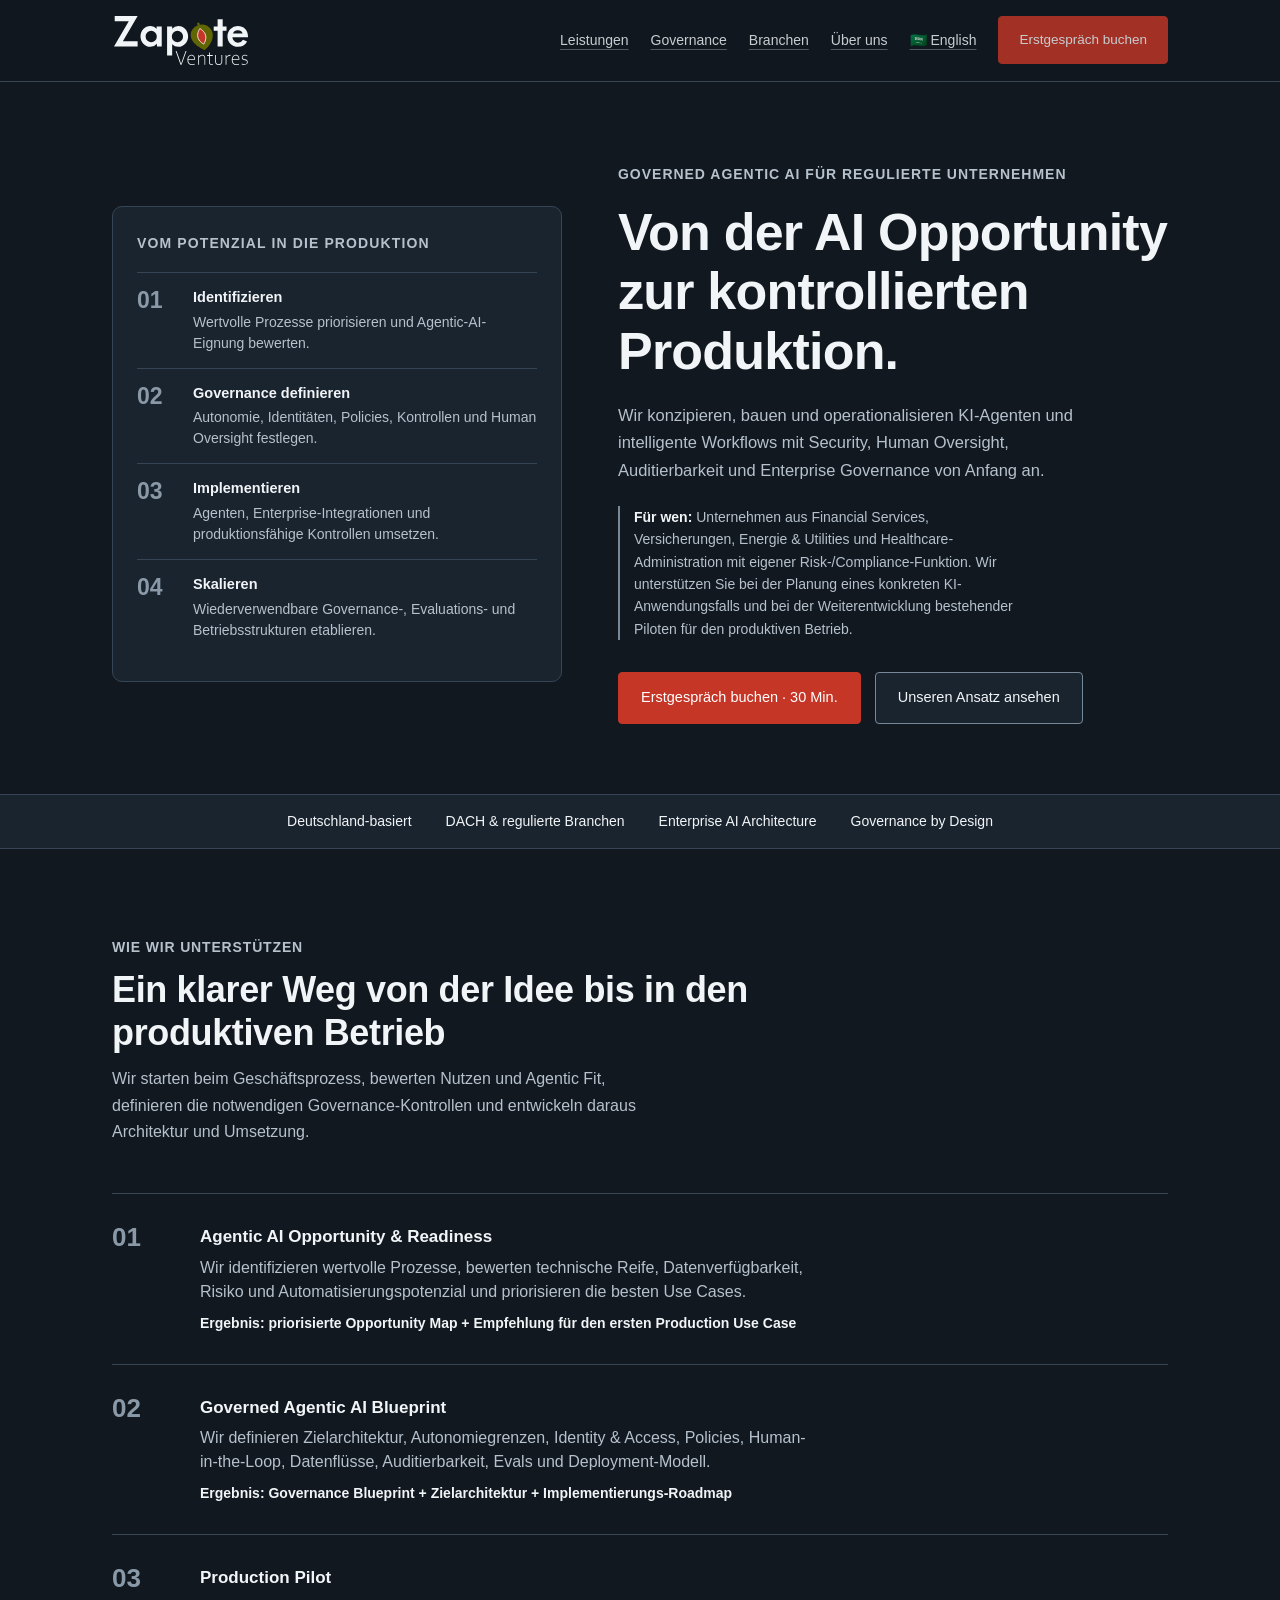
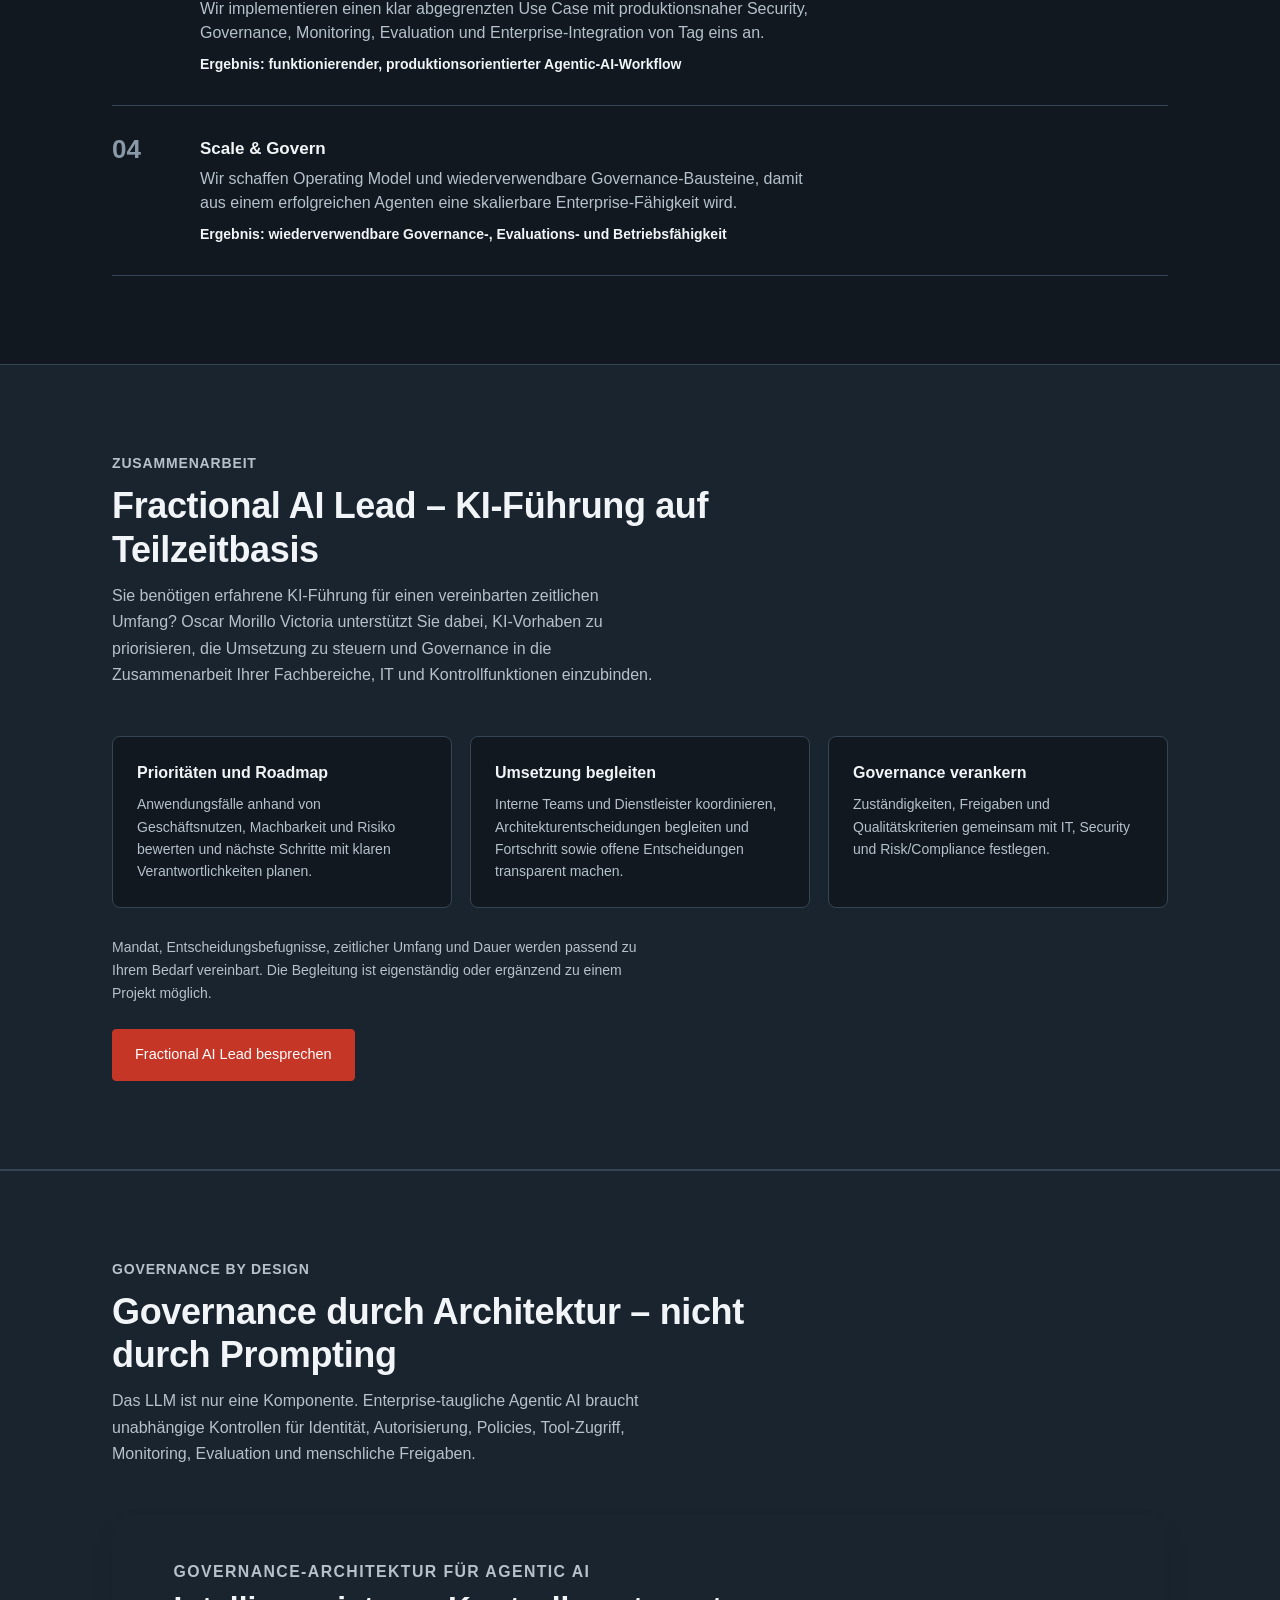
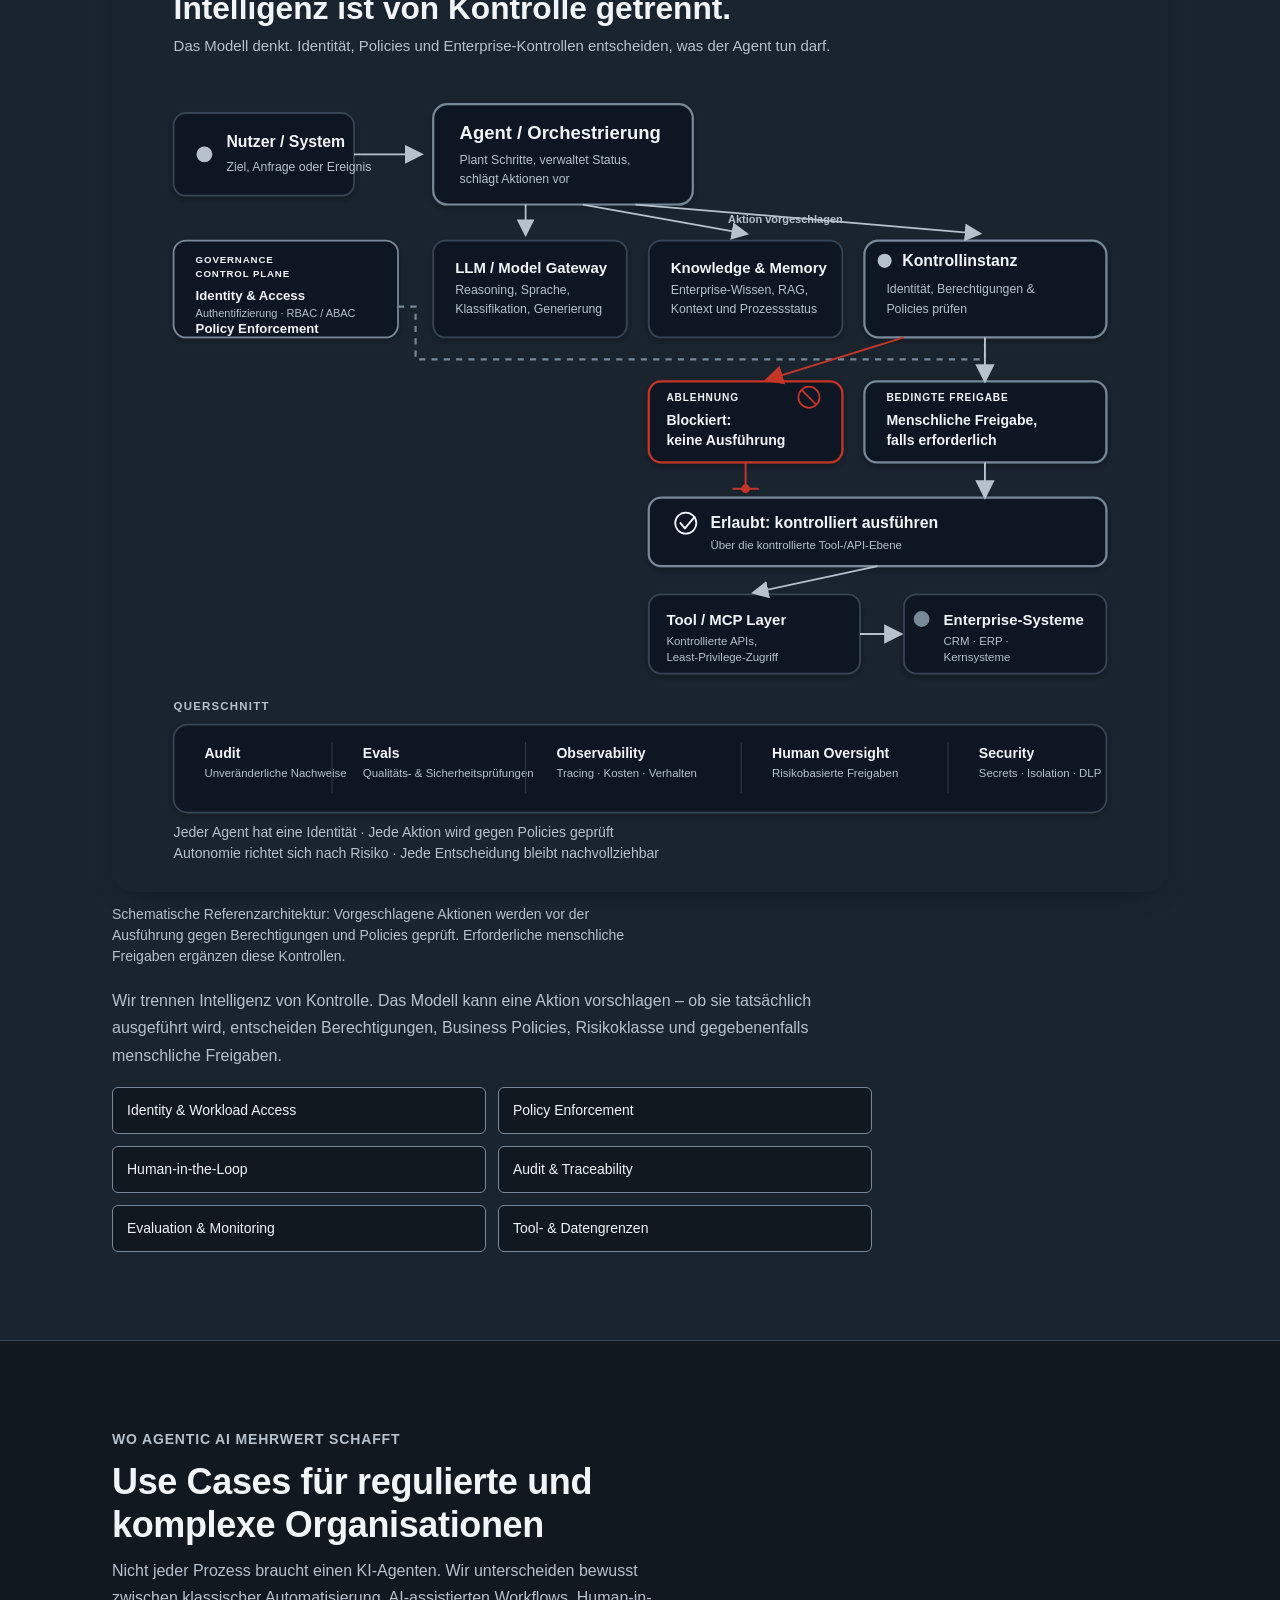
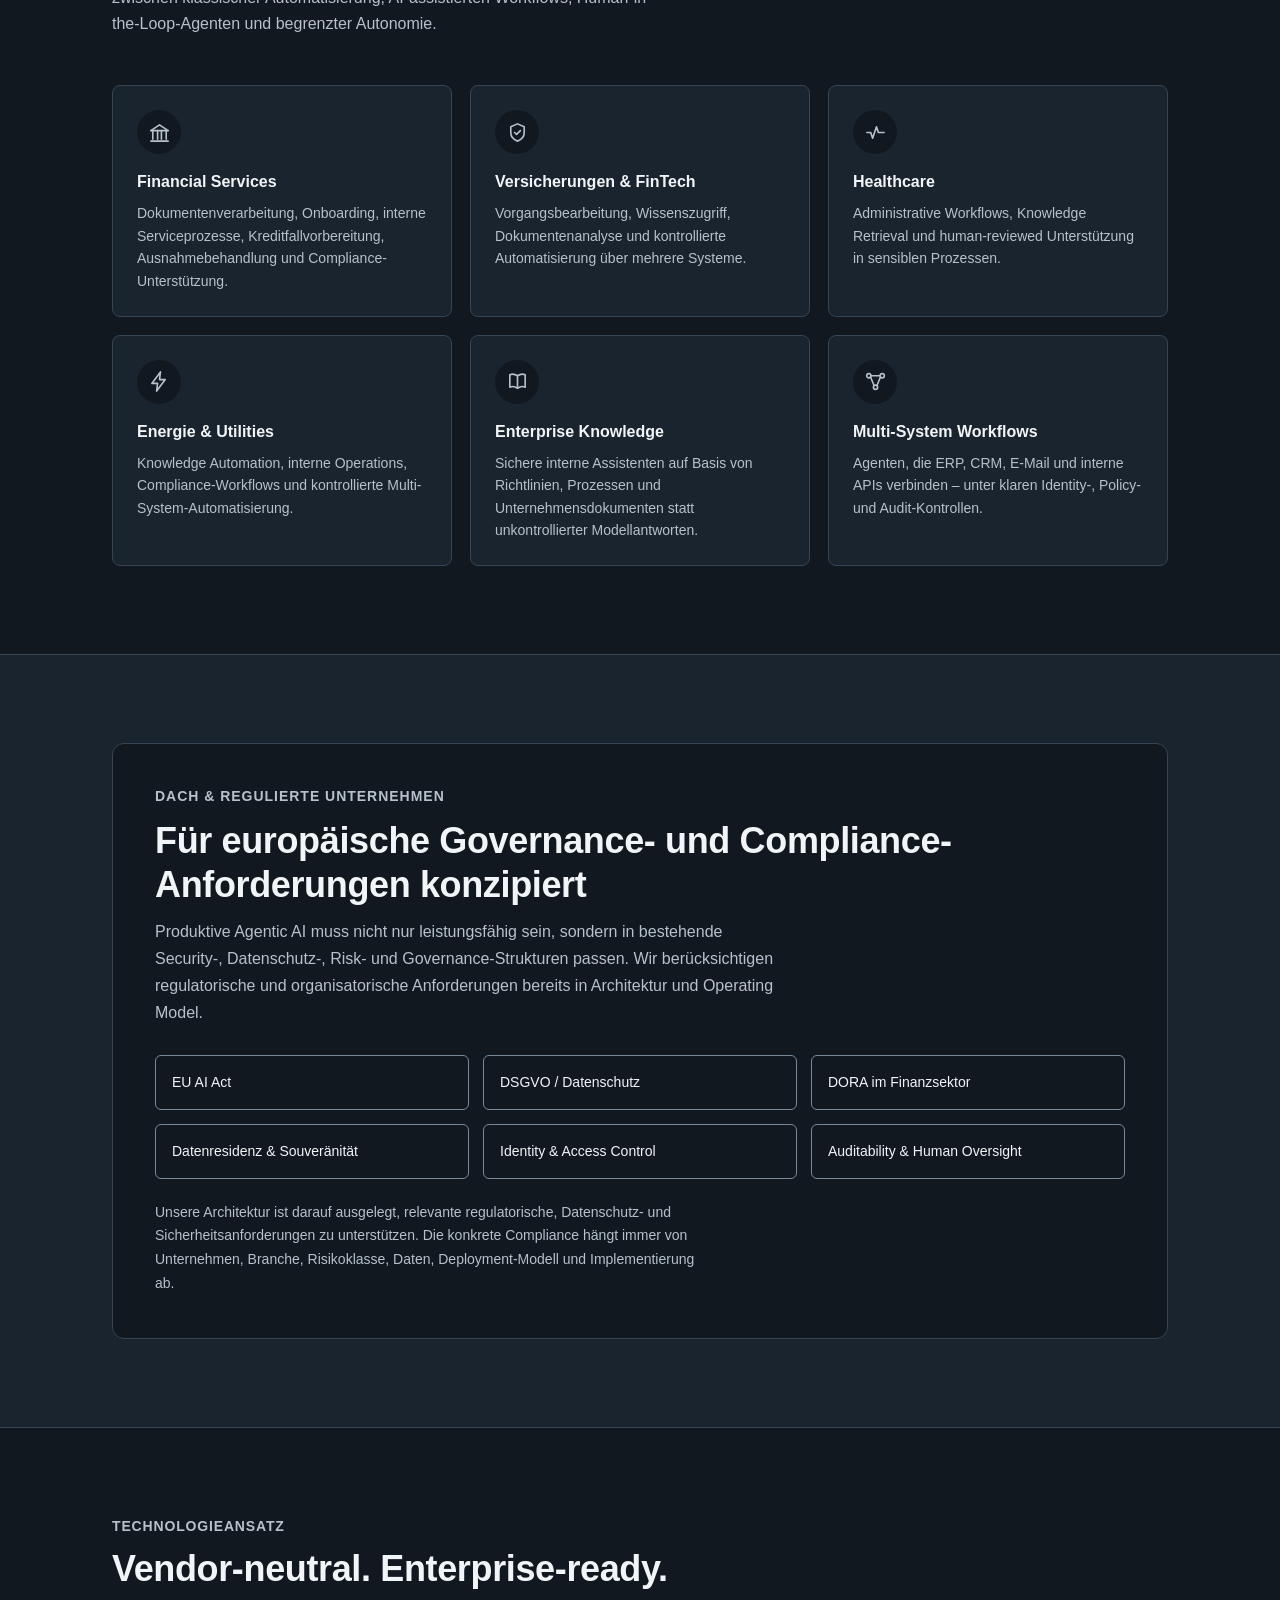
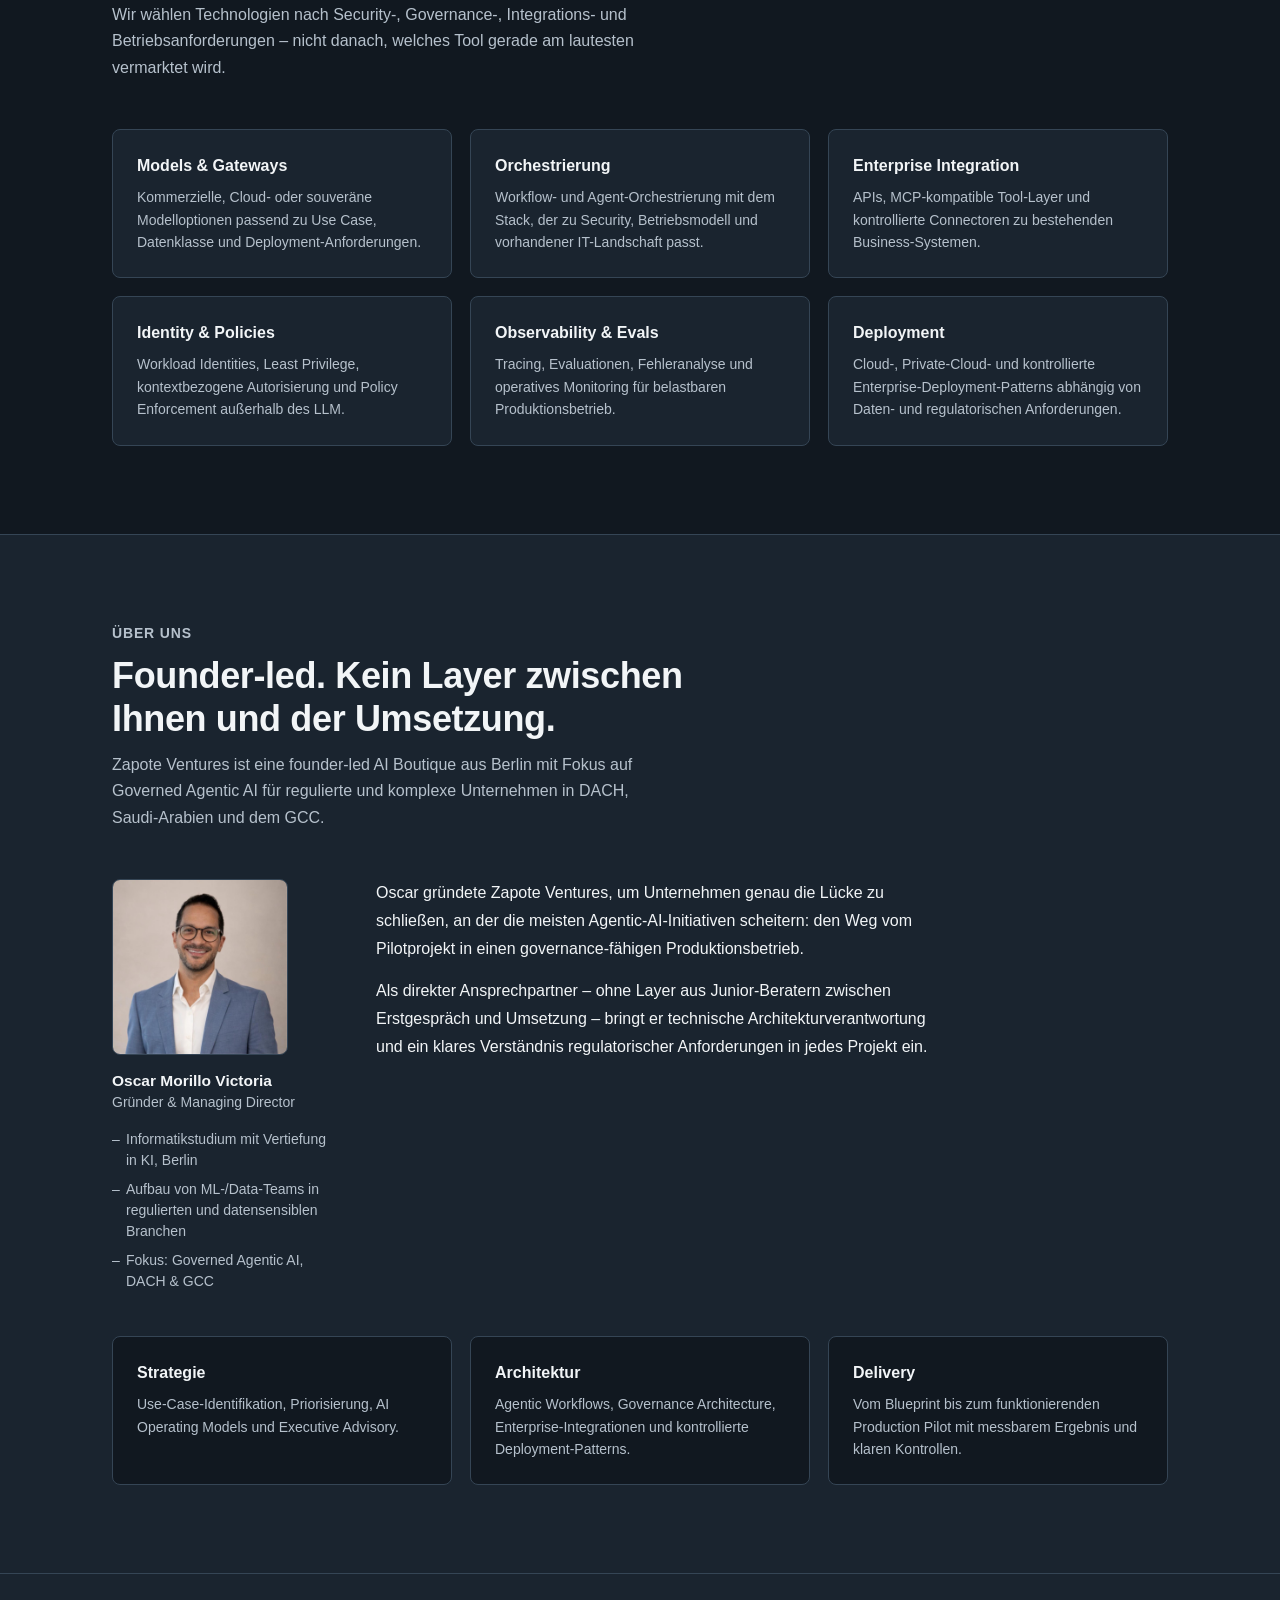
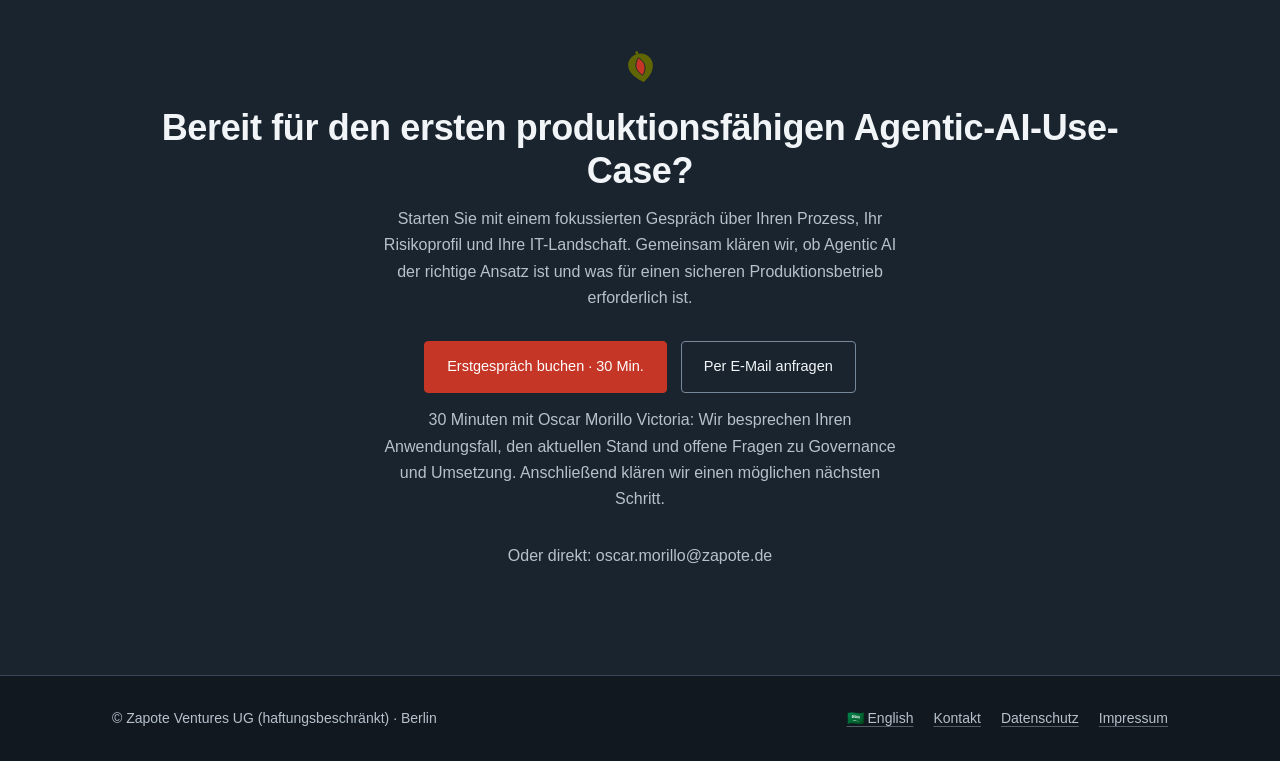
==== commit 46935465: "feat: change to dark scheme" ====
--- a/index.html
+++ b/index.html
@@ -26,7 +26,6 @@
   <meta name="twitter:image" content="https://zapote.de/og-image.png">
 
   <link rel="icon" type="image/svg+xml" href="zapote-logo.svg">
-  <link href="fonts/fonts.css" rel="stylesheet">
   <script type="application/ld+json">
   {
     "@context": "https://schema.org",
@@ -56,144 +55,143 @@
   </script>
   <style>
     :root{
-      --bg:#241109;
-      --surface:#33190f;
-      --surface-2:#3d2115;
-      --text:#f2ead9;
-      --muted:#c7b09b;
-      --hair:#4a2e1f;
-      --ghost:#a08466;
-      --olive:#a7ab46;
+      color-scheme: dark;
+      --bg:#111820;
+      --surface:#1a242f;
+      --text:#f2f5f7;
+      --muted:#b6c1cc;
+      --divider:#354555;
+      --ghost:#8a99a8;
+      --control-border:#778899;
       --coral:#c53627;
-      --cream:#f1ecdf;
-      --font-display:'Fraunces', serif;
-      --font-body:'IBM Plex Sans', sans-serif;
+      --coral-hover:#a92d21;
+      --on-primary:#ffffff;
+      --focus:#f2f5f7;
+      --font: Arial, Helvetica, sans-serif;
     }
     *{box-sizing:border-box;margin:0;padding:0}
     html{scroll-behavior:smooth}
-    body{font-family:var(--font-body);color:var(--text);background:var(--bg);line-height:1.5;-webkit-font-smoothing:antialiased}
+    body{font-family:var(--font);color:var(--text);background:var(--bg);line-height:1.5;-webkit-font-smoothing:antialiased}
     a{color:inherit}
     img,svg{display:block}
+    :focus-visible{outline:2px solid var(--focus);outline-offset:4px}
     .wrap{max-width:1120px;margin:0 auto;padding:0 32px}
     @media(max-width:640px){.wrap{padding:0 20px}}
 
-    header{position:sticky;top:0;background:rgba(36,17,9,.92);backdrop-filter:blur(6px);border-bottom:1px solid var(--hair);z-index:10}
+    header{position:sticky;top:0;background:rgba(17,24,32,.92);backdrop-filter:blur(6px);border-bottom:1px solid var(--divider);z-index:10}
     nav{display:flex;align-items:center;justify-content:space-between;padding:14px 0;gap:36px}
     .brand{display:flex;align-items:center;text-decoration:none;flex-shrink:0}
     .brand img{height:52.7px;width:auto}
     .navlinks{display:flex;align-items:center;gap:22px;font-size:14px;flex-wrap:wrap;justify-content:flex-end}
-    .navlinks a{text-decoration:none;color:var(--text);opacity:.82;transition:opacity .15s}
-    .navlinks a:hover{opacity:1}
+    .navlinks a{text-decoration:underline;text-decoration-color:rgba(242,245,247,.35);text-underline-offset:4px;color:var(--text);opacity:.82;transition:opacity .15s}
+    .navlinks a:hover{opacity:1;text-decoration-color:currentColor}
+    .navlinks a.btn{text-decoration:none}
     @media(max-width:980px){nav{gap:24px}.brand img{height:24.3px}.navlinks{gap:18px}}
     @media(max-width:860px){.navlinks a.hide-mobile{display:none}}
     @media(max-width:640px){nav{padding:12px 0}.brand img{height:22.3px}.navlinks{gap:12px}}
 
-    .btn{display:inline-flex;align-items:center;gap:8px;padding:13px 24px;border-radius:4px;font-size:14.5px;font-weight:500;text-decoration:none;border:1.5px solid transparent;transition:transform .15s, box-shadow .15s;cursor:pointer;font-family:var(--font-body)}
-    .btn:focus-visible{outline:2px solid var(--coral);outline-offset:3px}
+    .btn{display:inline-flex;align-items:center;gap:8px;padding:14px 22px;min-height:44px;border-radius:4px;font-size:14.5px;font-weight:500;text-decoration:none;border:1.5px solid transparent;transition:background .15s, transform .15s;cursor:pointer;font-family:var(--font)}
     .btn:hover{transform:translateY(-1px)}
-    .btn-primary{background:var(--coral);color:var(--cream)}
-    .btn-primary:hover{box-shadow:0 4px 14px rgba(197,54,39,.4)}
-    .btn-ghost{background:transparent;color:var(--text);border-color:var(--text)}
-    .btn-ghost:hover{background:var(--text);color:var(--bg)}
-    .btn-ghost-light{background:transparent;color:var(--bg);border-color:var(--bg)}
-    .btn-ghost-light:hover{background:var(--bg);color:var(--cream)}
-    .btn-sm{padding:14px 20px;font-size:13.5px}
+    .btn-primary{background:var(--coral);color:var(--on-primary);border-color:var(--coral)}
+    .btn-primary:hover{background:var(--coral-hover);border-color:var(--coral-hover)}
+    .btn-ghost, .btn-ghost-light{background:var(--surface);color:var(--text);border-color:var(--control-border)}
+    .btn-ghost:hover, .btn-ghost-light:hover{background:var(--bg)}
+    .btn-sm{padding:13px 20px;font-size:13.5px;min-height:40px}
 
     .hero{padding:82px 0 70px}
     .hero-grid{display:grid;grid-template-columns:.9fr 1.1fr;gap:56px;align-items:center}
     @media(max-width:860px){.hero-grid{grid-template-columns:1fr;gap:40px}}
-    .eyebrow{font-size:12.5px;font-weight:600;letter-spacing:.07em;text-transform:uppercase;color:var(--olive);margin-bottom:18px}
-    h1{font-family:var(--font-display);font-weight:500;font-size:clamp(34px,4.8vw,50px);line-height:1.1;letter-spacing:-.015em;margin-bottom:20px}
-    h1 em{font-style:italic;color:var(--coral)}
+    .eyebrow{font-size:14px;font-weight:600;letter-spacing:.07em;text-transform:uppercase;color:var(--muted);margin-bottom:18px}
+    h1{font-weight:600;font-size:clamp(34px,5vw,52px);line-height:1.15;letter-spacing:-.015em;margin-bottom:20px}
+    h1 em{font-style:normal;color:inherit}
     .lede{font-size:16.5px;color:var(--muted);max-width:50ch;margin-bottom:22px;line-height:1.65}
-    .audience-line{font-size:13.5px;color:var(--muted);max-width:52ch;margin-bottom:32px;line-height:1.6;padding-left:14px;border-left:2px solid var(--olive)}
-    .audience-line b{color:var(--olive);font-weight:600}
+    .audience-line{font-size:14px;color:var(--muted);max-width:52ch;margin-bottom:32px;line-height:1.6;padding-left:14px;border-left:2px solid var(--control-border)}
+    .audience-line b{color:var(--text);font-weight:600}
     .cta-row{display:flex;gap:14px;flex-wrap:wrap}
 
-    .journey{background:var(--surface);border:1px solid var(--hair);border-radius:10px;padding:26px 24px}
-    .journey-title{font-size:11.5px;font-weight:600;letter-spacing:.08em;text-transform:uppercase;color:var(--muted);margin-bottom:18px}
-    .journey-item{display:grid;grid-template-columns:42px 1fr;gap:14px;padding:14px 0;border-top:1px solid var(--hair)}
+    .journey{background:var(--surface);border:1px solid var(--divider);border-radius:10px;padding:26px 24px}
+    .journey-title{font-size:14px;font-weight:600;letter-spacing:.08em;text-transform:uppercase;color:var(--muted);margin-bottom:18px}
+    .journey-item{display:grid;grid-template-columns:42px 1fr;gap:14px;padding:14px 0;border-top:1px solid var(--divider)}
     .journey-item:first-of-type{border-top:0}
-    .journey-num{font-family:var(--font-display);font-size:23px;color:var(--ghost);font-weight:500;line-height:1.2}
+    .journey-num{font-size:23px;color:var(--ghost);font-weight:600;line-height:1.2}
     .journey-item-title{font-size:14.5px;font-weight:600;margin-bottom:3px}
-    .journey-item p{font-size:13.5px;color:var(--muted);line-height:1.5}
-
-    .strip{border-top:1px solid var(--hair);border-bottom:1px solid var(--hair);background:var(--surface)}
-    .strip-inner{display:flex;justify-content:center;gap:34px;padding:16px 0;font-size:12.5px;color:var(--muted);flex-wrap:wrap;text-align:center}
+    .journey-item p{font-size:14px;color:var(--muted);line-height:1.5}
+
+    .strip{border-top:1px solid var(--divider);border-bottom:1px solid var(--divider);background:var(--surface)}
+    .strip-inner{display:flex;justify-content:center;gap:34px;padding:16px 0;font-size:14px;color:var(--muted);flex-wrap:wrap;text-align:center}
     .strip-inner b{color:var(--text);font-weight:500}
 
     .section{padding:88px 0}
-    .section.alt{background:var(--surface);border-top:1px solid var(--hair);border-bottom:1px solid var(--hair)}
+    .section.alt{background:var(--surface);border-top:1px solid var(--divider);border-bottom:1px solid var(--divider)}
     .section-head{max-width:650px;margin-bottom:48px}
-    .section-eyebrow{font-family:var(--font-display);font-style:italic;color:var(--olive);font-size:17px;margin-bottom:8px}
-    h2{font-family:var(--font-display);font-weight:500;font-size:clamp(26px,3.2vw,36px);letter-spacing:-.01em;line-height:1.15}
-    .section-sub{color:var(--muted);font-size:15px;margin-top:12px;line-height:1.65;max-width:62ch}
+    .section-eyebrow{font-size:14px;font-weight:600;letter-spacing:.06em;text-transform:uppercase;color:var(--muted);margin-bottom:10px}
+    h2{font-weight:600;font-size:clamp(24px,3.4vw,36px);letter-spacing:-.01em;line-height:1.2}
+    .section-sub{color:var(--muted);font-size:16px;margin-top:12px;line-height:1.65;max-width:62ch}
 
     .ladder{position:relative}
-    .rung{display:grid;grid-template-columns:64px 1fr;gap:24px;padding:30px 0;border-top:1px solid var(--hair)}
-    .rung:last-child{border-bottom:1px solid var(--hair)}
-    .rung-num{font-family:var(--font-display);font-size:26px;color:var(--ghost);font-weight:500;line-height:1}
+    .rung{display:grid;grid-template-columns:64px 1fr;gap:24px;padding:30px 0;border-top:1px solid var(--divider)}
+    .rung:last-child{border-bottom:1px solid var(--divider)}
+    .rung-num{font-size:26px;color:var(--ghost);font-weight:600;line-height:1}
     .rung-body h3{font-size:17px;margin-bottom:6px}
-    .rung-body p{color:var(--muted);font-size:14.5px;max-width:70ch}
-    .deliverable{margin-top:9px;font-size:13.5px;color:var(--olive);font-weight:600}
+    .rung-body p{color:var(--muted);font-size:16px;max-width:70ch}
+    .deliverable{margin-top:9px;font-size:14px;color:var(--text);font-weight:600}
 
     .cards{display:grid;grid-template-columns:repeat(3,1fr);gap:18px}
     @media(max-width:900px){.cards{grid-template-columns:1fr 1fr}}
     @media(max-width:640px){.cards{grid-template-columns:1fr}}
-    .card{background:var(--surface);border:1px solid var(--hair);border-radius:8px;padding:24px}
-    .alt .card{background:var(--surface-2)}
-    .card-icon{width:44px;height:44px;border-radius:50%;background:var(--surface-2);display:flex;align-items:center;justify-content:center;margin-bottom:16px}
-    .alt .card-icon{background:var(--bg)}
+    .card{background:var(--surface);border:1px solid var(--divider);border-radius:8px;padding:24px}
+    .alt .card{background:var(--bg)}
+    .card-icon{width:44px;height:44px;border-radius:50%;background:var(--bg);display:flex;align-items:center;justify-content:center;margin-bottom:16px}
+    .alt .card-icon{background:var(--surface)}
     .card-icon svg{width:23px;height:23px}
     .card h3{font-size:16px;margin-bottom:8px}
     .card p{font-size:14px;color:var(--muted);line-height:1.6}
 
     .architecture-visual{margin:8px 0 20px}
-    .architecture-frame{overflow-x:auto;-webkit-overflow-scrolling:touch;border-radius:24px;box-shadow:0 24px 64px -28px rgba(0,0,0,.7)}
+    .architecture-frame{overflow-x:auto;-webkit-overflow-scrolling:touch;border-radius:24px;box-shadow:0 10px 28px -16px rgba(0,0,0,.5)}
     .architecture-frame svg{display:block;width:100%;max-width:1200px;height:auto;margin:0 auto}
-    .architecture-caption{color:var(--muted);font-size:13px;font-style:italic;margin-top:12px;max-width:70ch}
+    .architecture-caption{color:var(--muted);font-size:14px;margin-top:12px;max-width:70ch}
     .mobile-diagram{display:none}
     @media(min-width:641px){.desktop-diagram .architecture-frame svg{min-width:940px}}
     @media(max-width:640px){.desktop-diagram{display:none}.mobile-diagram{display:block}}
     .arch-copy{max-width:760px}
-    .arch-copy p{color:var(--muted);font-size:15px;line-height:1.7;margin-bottom:18px}
+    .arch-copy p{color:var(--muted);font-size:16px;line-height:1.7;margin-bottom:18px}
     .arch-list{display:grid;grid-template-columns:1fr 1fr;gap:12px}
     @media(max-width:560px){.arch-list{grid-template-columns:1fr}}
-    .pill{border:1px solid var(--hair);background:var(--surface);border-radius:6px;padding:12px 14px;font-size:13.5px}
-
-    .ksa-box{background:var(--surface-2);border:1px solid var(--hair);border-radius:12px;padding:42px}
+    .pill{border:1px solid var(--control-border);background:var(--bg);border-radius:6px;padding:12px 14px;font-size:14px}
+
+    .ksa-box{background:var(--bg);border:1px solid var(--divider);border-radius:12px;padding:42px}
     .ksa-box p{color:var(--muted);max-width:70ch;line-height:1.7;margin-top:12px}
     .ksa-grid{display:grid;grid-template-columns:repeat(3,1fr);gap:14px;margin-top:28px}
     @media(max-width:800px){.ksa-grid{grid-template-columns:1fr 1fr}}
     @media(max-width:560px){.ksa-grid{grid-template-columns:1fr}}
-    .ksa-item{border:1px solid var(--hair);padding:16px;border-radius:6px;font-size:13.5px;color:var(--text)}
+    .ksa-item{border:1px solid var(--control-border);padding:16px;border-radius:6px;font-size:14px;color:var(--text)}
 
     .about-grid{display:grid;grid-template-columns:220px 1fr;gap:44px;margin-bottom:44px}
     @media(max-width:700px){.about-grid{grid-template-columns:1fr}}
-    .avatar-photo{width:100%;max-width:176px;border-radius:8px;overflow:hidden;margin-bottom:14px;border:1px solid var(--hair)}
+    .avatar-photo{width:100%;max-width:176px;border-radius:8px;overflow:hidden;margin-bottom:14px;border:1px solid var(--divider)}
     .avatar-photo img{width:100%;height:auto;display:block}
     .person-name{font-weight:600;font-size:15.5px}
-    .person-role{color:var(--muted);font-size:13px;margin-bottom:16px}
+    .person-role{color:var(--muted);font-size:14px;margin-bottom:16px}
     .fact-list{list-style:none;display:flex;flex-direction:column;gap:8px}
-    .fact-list li{font-size:13px;color:var(--muted);padding-left:14px;position:relative}
-    .fact-list li::before{content:"–";position:absolute;left:0;color:var(--olive)}
-    .about-bio p{color:var(--text);font-size:15.5px;line-height:1.75;max-width:64ch}
+    .fact-list li{font-size:14px;color:var(--muted);padding-left:14px;position:relative}
+    .fact-list li::before{content:"–";position:absolute;left:0;color:var(--muted)}
+    .about-bio p{color:var(--text);font-size:16px;line-height:1.75;max-width:64ch}
     .about-bio p+p{margin-top:14px}
 
-    .band{background:var(--cream);color:var(--bg);padding:76px 0;text-align:center;position:relative;overflow:hidden}
-    .band h2{color:var(--bg)}
-    .band p{color:rgba(36,17,9,.72);max-width:58ch;margin:14px auto 30px;font-size:15px;line-height:1.65}
+    .band{background:var(--surface);padding:76px 0;text-align:center;position:relative;overflow:hidden}
+    .band p{color:var(--muted);max-width:58ch;margin:14px auto 30px;font-size:16px;line-height:1.65}
     .band-mark{width:27px;height:auto;display:block;margin:0 auto 22px}
     .band .cta-row{justify-content:center;align-items:center}
-    .band-note{font-size:14px;color:rgba(36,17,9,.72);max-width:56ch;line-height:1.6;margin:18px auto 0}
+    .band-note{font-size:14px;color:var(--muted);max-width:56ch;line-height:1.6;margin:18px auto 0}
     .note-text{color:var(--muted);font-size:14px;line-height:1.65;margin-top:28px;max-width:70ch}
-    .band-fallback{font-size:13.5px;color:rgba(36,17,9,.6);margin-top:12px}
-
-    footer{padding:32px 0;border-top:1px solid var(--hair)}
-    .foot-inner{display:flex;justify-content:space-between;align-items:center;font-size:12.5px;color:var(--muted);flex-wrap:wrap;gap:12px}
+    .band-fallback{font-size:14px;color:var(--muted);margin-top:12px}
+
+    footer{padding:32px 0;border-top:1px solid var(--divider)}
+    .foot-inner{display:flex;justify-content:space-between;align-items:center;font-size:14px;color:var(--muted);flex-wrap:wrap;gap:12px}
     .foot-links{display:flex;gap:20px;flex-wrap:wrap}
-    .foot-links a{text-decoration:none;color:var(--muted)}
-    .foot-links a:hover{color:var(--text)}
+    .foot-links a{text-decoration:underline;text-decoration-color:rgba(182,193,204,.4);text-underline-offset:3px;color:var(--muted)}
+    .foot-links a:hover{color:var(--text);text-decoration-color:currentColor}
 
     @media (prefers-reduced-motion: no-preference){
       .fade-up{animation:fadeUp .6s ease both}
@@ -208,7 +206,7 @@
   <div class="wrap">
     <nav>
       <a href="index.html" class="brand" aria-label="Zapote Ventures Startseite">
-        <img src="zapote-logo-header-light.svg" alt="Zapote Ventures Logo">
+        <img src="zapote-logo-dark.svg" alt="Zapote Ventures Logo">
       </a>
       <div class="navlinks">
         <a href="#leistungen" class="hide-mobile">Leistungen</a>
@@ -338,142 +336,142 @@
 
         <defs>
           <marker id="arrow-de" markerWidth="10" markerHeight="10" refX="8" refY="5" orient="auto">
-            <path d="M0,0 L10,5 L0,10 Z" fill="#6b5d54"/>
+            <path d="M0,0 L10,5 L0,10 Z" fill="var(--muted)"/>
           </marker>
           <marker id="arrow-red-de" markerWidth="10" markerHeight="10" refX="8" refY="5" orient="auto">
-            <path d="M0,0 L10,5 L0,10 Z" fill="#b54230"/>
+            <path d="M0,0 L10,5 L0,10 Z" fill="var(--coral)"/>
           </marker>
           <filter id="shadow-de" x="-10%" y="-10%" width="120%" height="120%">
-            <feDropShadow dx="0" dy="3" stdDeviation="5" flood-color="#3b1b16" flood-opacity="0.08"/>
+            <feDropShadow dx="0" dy="3" stdDeviation="5" flood-color="#000000" flood-opacity="0.3"/>
           </filter>
         </defs>
 
-        <rect width="1200" height="1110" rx="24" fill="#f1ecdf"/>
-
-        <text x="70" y="70" font-family="'IBM Plex Sans', sans-serif" font-size="18" font-weight="600" letter-spacing="1.6" fill="#63661f">GOVERNANCE-ARCHITEKTUR FÜR AGENTIC AI</text>
-        <text x="70" y="118" font-family="'Fraunces', serif" font-size="36" font-weight="500" fill="#3b1b16">Intelligenz ist von Kontrolle getrennt.</text>
-        <text x="70" y="154" font-family="'IBM Plex Sans', sans-serif" font-size="17" fill="#6b5d54">Das Modell denkt. Identität, Policies und Enterprise-Kontrollen entscheiden, was der Agent tun darf.</text>
-
-        <g filter="url(#shadow-de)"><rect x="70" y="225" width="205" height="94" rx="14" fill="#fffdf9" stroke="#e4ddc9" stroke-width="2"/></g>
-        <circle cx="105" cy="272" r="9" fill="#63661f"/>
-        <text x="130" y="264" font-family="'IBM Plex Sans', sans-serif" font-size="18" font-weight="600" fill="#3b1b16">Nutzer / System</text>
-        <text x="130" y="291" font-family="'IBM Plex Sans', sans-serif" font-size="14" fill="#6b5d54">Ziel, Anfrage oder Ereignis</text>
-
-        <g filter="url(#shadow-de)"><rect x="365" y="215" width="295" height="114" rx="16" fill="#fffdf9" stroke="#b54230" stroke-width="2.5"/></g>
-        <text x="395" y="255" font-family="'IBM Plex Sans', sans-serif" font-size="21" font-weight="600" fill="#3b1b16">Agent / Orchestrierung</text>
-        <text x="395" y="283" font-family="'IBM Plex Sans', sans-serif" font-size="14" fill="#6b5d54">Plant Schritte, verwaltet Status,</text>
-        <text x="395" y="305" font-family="'IBM Plex Sans', sans-serif" font-size="14" fill="#6b5d54">schlägt Aktionen vor</text>
-
-        <line x1="275" y1="272" x2="350" y2="272" stroke="#6b5d54" stroke-width="2.2" marker-end="url(#arrow-de)"/>
+        <rect width="1200" height="1110" rx="24" fill="var(--surface)"/>
+
+        <text x="70" y="70" font-family="Arial, Helvetica, sans-serif" font-size="18" font-weight="600" letter-spacing="1.6" fill="var(--muted)">GOVERNANCE-ARCHITEKTUR FÜR AGENTIC AI</text>
+        <text x="70" y="118" font-family="Arial, Helvetica, sans-serif" font-size="36" font-weight="600" fill="var(--text)">Intelligenz ist von Kontrolle getrennt.</text>
+        <text x="70" y="154" font-family="Arial, Helvetica, sans-serif" font-size="17" fill="var(--muted)">Das Modell denkt. Identität, Policies und Enterprise-Kontrollen entscheiden, was der Agent tun darf.</text>
+
+        <g filter="url(#shadow-de)"><rect x="70" y="225" width="205" height="94" rx="14" fill="var(--bg)" stroke="var(--divider)" stroke-width="2"/></g>
+        <circle cx="105" cy="272" r="9" fill="var(--muted)"/>
+        <text x="130" y="264" font-family="Arial, Helvetica, sans-serif" font-size="18" font-weight="600" fill="var(--text)">Nutzer / System</text>
+        <text x="130" y="291" font-family="Arial, Helvetica, sans-serif" font-size="14" fill="var(--muted)">Ziel, Anfrage oder Ereignis</text>
+
+        <g filter="url(#shadow-de)"><rect x="365" y="215" width="295" height="114" rx="16" fill="var(--bg)" stroke="var(--control-border)" stroke-width="2.5"/></g>
+        <text x="395" y="255" font-family="Arial, Helvetica, sans-serif" font-size="21" font-weight="600" fill="var(--text)">Agent / Orchestrierung</text>
+        <text x="395" y="283" font-family="Arial, Helvetica, sans-serif" font-size="14" fill="var(--muted)">Plant Schritte, verwaltet Status,</text>
+        <text x="395" y="305" font-family="Arial, Helvetica, sans-serif" font-size="14" fill="var(--muted)">schlägt Aktionen vor</text>
+
+        <line x1="275" y1="272" x2="350" y2="272" stroke="var(--muted)" stroke-width="2.2" marker-end="url(#arrow-de)"/>
 
         <g filter="url(#shadow-de)">
-          <rect x="70" y="370" width="255" height="110" rx="14" fill="#3b1b16"/>
-          <rect x="365" y="370" width="220" height="110" rx="14" fill="#fffdf9" stroke="#e4ddc9" stroke-width="2"/>
-          <rect x="610" y="370" width="220" height="110" rx="14" fill="#fffdf9" stroke="#e4ddc9" stroke-width="2"/>
-          <rect x="855" y="370" width="275" height="110" rx="16" fill="#fffdf9" stroke="#63661f" stroke-width="2.5"/>
+          <rect x="70" y="370" width="255" height="110" rx="14" fill="var(--bg)" stroke="var(--control-border)" stroke-width="2"/>
+          <rect x="365" y="370" width="220" height="110" rx="14" fill="var(--bg)" stroke="var(--divider)" stroke-width="2"/>
+          <rect x="610" y="370" width="220" height="110" rx="14" fill="var(--bg)" stroke="var(--divider)" stroke-width="2"/>
+          <rect x="855" y="370" width="275" height="110" rx="16" fill="var(--bg)" stroke="var(--control-border)" stroke-width="2.5"/>
         </g>
 
-        <text x="95" y="396" font-family="'IBM Plex Sans', sans-serif" font-size="11" font-weight="700" letter-spacing="1" fill="#f1ecdf">GOVERNANCE</text>
-        <text x="95" y="411" font-family="'IBM Plex Sans', sans-serif" font-size="11" font-weight="700" letter-spacing="1" fill="#f1ecdf">CONTROL PLANE</text>
-        <text x="95" y="438" font-family="'IBM Plex Sans', sans-serif" font-size="15" font-weight="600" fill="#fffdf9">Identity &amp; Access</text>
-        <text x="95" y="457" font-family="'IBM Plex Sans', sans-serif" font-size="12.5" fill="#d9cfc6">Authentifizierung · RBAC / ABAC</text>
-        <text x="95" y="475" font-family="'IBM Plex Sans', sans-serif" font-size="15" font-weight="600" fill="#fffdf9">Policy Enforcement</text>
-
-        <text x="390" y="407" font-family="'IBM Plex Sans', sans-serif" font-size="17" font-weight="600" fill="#3b1b16">LLM / Model Gateway</text>
-        <text x="390" y="431" font-family="'IBM Plex Sans', sans-serif" font-size="14" fill="#6b5d54">Reasoning, Sprache,</text>
-        <text x="390" y="452" font-family="'IBM Plex Sans', sans-serif" font-size="14" fill="#6b5d54">Klassifikation, Generierung</text>
-
-        <text x="635" y="407" font-family="'IBM Plex Sans', sans-serif" font-size="17" font-weight="600" fill="#3b1b16">Knowledge &amp; Memory</text>
-        <text x="635" y="431" font-family="'IBM Plex Sans', sans-serif" font-size="14" fill="#6b5d54">Enterprise-Wissen, RAG,</text>
-        <text x="635" y="452" font-family="'IBM Plex Sans', sans-serif" font-size="14" fill="#6b5d54">Kontext und Prozessstatus</text>
-
-        <circle cx="878" cy="393" r="8" fill="#63661f"/>
-        <text x="898" y="399" font-family="'IBM Plex Sans', sans-serif" font-size="18" font-weight="600" fill="#3b1b16">Kontrollinstanz</text>
-        <text x="880" y="430" font-family="'IBM Plex Sans', sans-serif" font-size="14" fill="#6b5d54">Identität, Berechtigungen &amp;</text>
-        <text x="880" y="452" font-family="'IBM Plex Sans', sans-serif" font-size="14" fill="#6b5d54">Policies prüfen</text>
-
-        <line x1="470" y1="329" x2="470" y2="362" stroke="#6b5d54" stroke-width="2" marker-end="url(#arrow-de)"/>
-        <line x1="535" y1="329" x2="720" y2="362" stroke="#6b5d54" stroke-width="2" marker-end="url(#arrow-de)"/>
-        <line x1="595" y1="329" x2="985" y2="362" stroke="#6b5d54" stroke-width="2" marker-end="url(#arrow-de)"/>
-        <text x="700" y="350" font-family="'IBM Plex Sans', sans-serif" font-size="12.5" font-weight="600" fill="#6b5d54">Aktion vorgeschlagen</text>
-
-        <path d="M325 445 H345 V505 H992 V488" fill="none" stroke="#63661f" stroke-width="2.5" stroke-dasharray="7 7"/>
+        <text x="95" y="396" font-family="Arial, Helvetica, sans-serif" font-size="11" font-weight="700" letter-spacing="1" fill="var(--text)">GOVERNANCE</text>
+        <text x="95" y="411" font-family="Arial, Helvetica, sans-serif" font-size="11" font-weight="700" letter-spacing="1" fill="var(--text)">CONTROL PLANE</text>
+        <text x="95" y="438" font-family="Arial, Helvetica, sans-serif" font-size="15" font-weight="600" fill="var(--text)">Identity &amp; Access</text>
+        <text x="95" y="457" font-family="Arial, Helvetica, sans-serif" font-size="12.5" fill="var(--muted)">Authentifizierung · RBAC / ABAC</text>
+        <text x="95" y="475" font-family="Arial, Helvetica, sans-serif" font-size="15" font-weight="600" fill="var(--text)">Policy Enforcement</text>
+
+        <text x="390" y="407" font-family="Arial, Helvetica, sans-serif" font-size="17" font-weight="600" fill="var(--text)">LLM / Model Gateway</text>
+        <text x="390" y="431" font-family="Arial, Helvetica, sans-serif" font-size="14" fill="var(--muted)">Reasoning, Sprache,</text>
+        <text x="390" y="452" font-family="Arial, Helvetica, sans-serif" font-size="14" fill="var(--muted)">Klassifikation, Generierung</text>
+
+        <text x="635" y="407" font-family="Arial, Helvetica, sans-serif" font-size="17" font-weight="600" fill="var(--text)">Knowledge &amp; Memory</text>
+        <text x="635" y="431" font-family="Arial, Helvetica, sans-serif" font-size="14" fill="var(--muted)">Enterprise-Wissen, RAG,</text>
+        <text x="635" y="452" font-family="Arial, Helvetica, sans-serif" font-size="14" fill="var(--muted)">Kontext und Prozessstatus</text>
+
+        <circle cx="878" cy="393" r="8" fill="var(--muted)"/>
+        <text x="898" y="399" font-family="Arial, Helvetica, sans-serif" font-size="18" font-weight="600" fill="var(--text)">Kontrollinstanz</text>
+        <text x="880" y="430" font-family="Arial, Helvetica, sans-serif" font-size="14" fill="var(--muted)">Identität, Berechtigungen &amp;</text>
+        <text x="880" y="452" font-family="Arial, Helvetica, sans-serif" font-size="14" fill="var(--muted)">Policies prüfen</text>
+
+        <line x1="470" y1="329" x2="470" y2="362" stroke="var(--muted)" stroke-width="2" marker-end="url(#arrow-de)"/>
+        <line x1="535" y1="329" x2="720" y2="362" stroke="var(--muted)" stroke-width="2" marker-end="url(#arrow-de)"/>
+        <line x1="595" y1="329" x2="985" y2="362" stroke="var(--muted)" stroke-width="2" marker-end="url(#arrow-de)"/>
+        <text x="700" y="350" font-family="Arial, Helvetica, sans-serif" font-size="12.5" font-weight="600" fill="var(--muted)">Aktion vorgeschlagen</text>
+
+        <path d="M325 445 H345 V505 H992 V488" fill="none" stroke="var(--control-border)" stroke-width="2.5" stroke-dasharray="7 7"/>
 
         <g filter="url(#shadow-de)">
-          <rect x="610" y="530" width="220" height="92" rx="14" fill="#fffdf9" stroke="#b54230" stroke-width="2.5"/>
-          <rect x="855" y="530" width="275" height="92" rx="14" fill="#fffdf9" stroke="#b8822c" stroke-width="2.5"/>
+          <rect x="610" y="530" width="220" height="92" rx="14" fill="var(--bg)" stroke="var(--coral)" stroke-width="2.5"/>
+          <rect x="855" y="530" width="275" height="92" rx="14" fill="var(--bg)" stroke="var(--control-border)" stroke-width="2.5"/>
         </g>
 
-        <line x1="900" y1="480" x2="745" y2="528" stroke="#b54230" stroke-width="2.2" marker-end="url(#arrow-red-de)"/>
-        <line x1="992" y1="480" x2="992" y2="528" stroke="#6b5d54" stroke-width="2.2" marker-end="url(#arrow-de)"/>
-
-        <text x="630" y="552" font-family="'IBM Plex Sans', sans-serif" font-size="11.5" font-weight="600" letter-spacing="1" fill="#9c2e21">ABLEHNUNG</text>
-        <circle cx="792" cy="548" r="12" fill="none" stroke="#b54230" stroke-width="2"/>
-        <line x1="784" y1="540" x2="800" y2="556" stroke="#b54230" stroke-width="2"/>
-        <text x="630" y="580" font-family="'IBM Plex Sans', sans-serif" font-size="16" font-weight="600" fill="#3b1b16">Blockiert:</text>
-        <text x="630" y="602" font-family="'IBM Plex Sans', sans-serif" font-size="16" font-weight="600" fill="#3b1b16">keine Ausführung</text>
-
-        <line x1="720" y1="622" x2="720" y2="648" stroke="#b54230" stroke-width="2.2"/>
-        <circle cx="720" cy="652" r="5" fill="#b54230"/>
-        <line x1="705" y1="652" x2="735" y2="652" stroke="#b54230" stroke-width="2.2"/>
-
-        <text x="880" y="552" font-family="'IBM Plex Sans', sans-serif" font-size="11.5" font-weight="600" letter-spacing="1" fill="#8a6222">BEDINGTE FREIGABE</text>
-        <text x="880" y="580" font-family="'IBM Plex Sans', sans-serif" font-size="16" font-weight="600" fill="#3b1b16">Menschliche Freigabe,</text>
-        <text x="880" y="602" font-family="'IBM Plex Sans', sans-serif" font-size="16" font-weight="600" fill="#3b1b16">falls erforderlich</text>
-
-        <g filter="url(#shadow-de)"><rect x="610" y="662" width="520" height="78" rx="14" fill="#fffdf9" stroke="#63661f" stroke-width="2.5"/></g>
-        <line x1="992" y1="622" x2="992" y2="660" stroke="#6b5d54" stroke-width="2.2" marker-end="url(#arrow-de)"/>
-        <circle cx="652" cy="691" r="12" fill="none" stroke="#63661f" stroke-width="2"/>
-        <path d="M646 691 l5 6 l11 -13" fill="none" stroke="#63661f" stroke-width="2.2" stroke-linecap="round" stroke-linejoin="round"/>
-        <text x="680" y="697" font-family="'IBM Plex Sans', sans-serif" font-size="18" font-weight="600" fill="#3b1b16">Erlaubt: kontrolliert ausführen</text>
-        <text x="680" y="720" font-family="'IBM Plex Sans', sans-serif" font-size="13" fill="#6b5d54">Über die kontrollierte Tool-/API-Ebene</text>
+        <line x1="900" y1="480" x2="745" y2="528" stroke="var(--coral)" stroke-width="2.2" marker-end="url(#arrow-red-de)"/>
+        <line x1="992" y1="480" x2="992" y2="528" stroke="var(--muted)" stroke-width="2.2" marker-end="url(#arrow-de)"/>
+
+        <text x="630" y="552" font-family="Arial, Helvetica, sans-serif" font-size="11.5" font-weight="600" letter-spacing="1" fill="var(--text)">ABLEHNUNG</text>
+        <circle cx="792" cy="548" r="12" fill="none" stroke="var(--coral)" stroke-width="2"/>
+        <line x1="784" y1="540" x2="800" y2="556" stroke="var(--coral)" stroke-width="2"/>
+        <text x="630" y="580" font-family="Arial, Helvetica, sans-serif" font-size="16" font-weight="600" fill="var(--text)">Blockiert:</text>
+        <text x="630" y="602" font-family="Arial, Helvetica, sans-serif" font-size="16" font-weight="600" fill="var(--text)">keine Ausführung</text>
+
+        <line x1="720" y1="622" x2="720" y2="648" stroke="var(--coral)" stroke-width="2.2"/>
+        <circle cx="720" cy="652" r="5" fill="var(--coral)"/>
+        <line x1="705" y1="652" x2="735" y2="652" stroke="var(--coral)" stroke-width="2.2"/>
+
+        <text x="880" y="552" font-family="Arial, Helvetica, sans-serif" font-size="11.5" font-weight="600" letter-spacing="1" fill="var(--text)">BEDINGTE FREIGABE</text>
+        <text x="880" y="580" font-family="Arial, Helvetica, sans-serif" font-size="16" font-weight="600" fill="var(--text)">Menschliche Freigabe,</text>
+        <text x="880" y="602" font-family="Arial, Helvetica, sans-serif" font-size="16" font-weight="600" fill="var(--text)">falls erforderlich</text>
+
+        <g filter="url(#shadow-de)"><rect x="610" y="662" width="520" height="78" rx="14" fill="var(--bg)" stroke="var(--control-border)" stroke-width="2.5"/></g>
+        <line x1="992" y1="622" x2="992" y2="660" stroke="var(--muted)" stroke-width="2.2" marker-end="url(#arrow-de)"/>
+        <circle cx="652" cy="691" r="12" fill="none" stroke="var(--text)" stroke-width="2"/>
+        <path d="M646 691 l5 6 l11 -13" fill="none" stroke="var(--text)" stroke-width="2.2" stroke-linecap="round" stroke-linejoin="round"/>
+        <text x="680" y="697" font-family="Arial, Helvetica, sans-serif" font-size="18" font-weight="600" fill="var(--text)">Erlaubt: kontrolliert ausführen</text>
+        <text x="680" y="720" font-family="Arial, Helvetica, sans-serif" font-size="13" fill="var(--muted)">Über die kontrollierte Tool-/API-Ebene</text>
 
         <g filter="url(#shadow-de)">
-          <rect x="610" y="772" width="240" height="90" rx="14" fill="#fffdf9" stroke="#e4ddc9" stroke-width="2"/>
-          <rect x="900" y="772" width="230" height="90" rx="14" fill="#fffdf9" stroke="#e4ddc9" stroke-width="2"/>
+          <rect x="610" y="772" width="240" height="90" rx="14" fill="var(--bg)" stroke="var(--divider)" stroke-width="2"/>
+          <rect x="900" y="772" width="230" height="90" rx="14" fill="var(--bg)" stroke="var(--divider)" stroke-width="2"/>
         </g>
-        <line x1="870" y1="740" x2="730" y2="770" stroke="#6b5d54" stroke-width="2" marker-end="url(#arrow-de)"/>
-        <text x="630" y="807" font-family="'IBM Plex Sans', sans-serif" font-size="17" font-weight="600" fill="#3b1b16">Tool / MCP Layer</text>
-        <text x="630" y="830" font-family="'IBM Plex Sans', sans-serif" font-size="13" fill="#6b5d54">Kontrollierte APIs,</text>
-        <text x="630" y="848" font-family="'IBM Plex Sans', sans-serif" font-size="13" fill="#6b5d54">Least-Privilege-Zugriff</text>
-
-        <line x1="850" y1="817" x2="895" y2="817" stroke="#6b5d54" stroke-width="2.2" marker-end="url(#arrow-de)"/>
-
-        <circle cx="920" cy="800" r="9" fill="#b54230"/>
-        <text x="945" y="807" font-family="'IBM Plex Sans', sans-serif" font-size="17" font-weight="600" fill="#3b1b16">Enterprise-Systeme</text>
-        <text x="945" y="830" font-family="'IBM Plex Sans', sans-serif" font-size="13" fill="#6b5d54">CRM · ERP ·</text>
-        <text x="945" y="848" font-family="'IBM Plex Sans', sans-serif" font-size="13" fill="#6b5d54">Kernsysteme</text>
-
-        <text x="70" y="903" font-family="'IBM Plex Sans', sans-serif" font-size="13" font-weight="600" letter-spacing="1.4" fill="#63661f">QUERSCHNITT</text>
-        <g filter="url(#shadow-de)"><rect x="70" y="920" width="1060" height="100" rx="16" fill="#fffdf9" stroke="#e4ddc9" stroke-width="2"/></g>
-
-        <g font-family="'IBM Plex Sans', sans-serif">
-          <text x="105" y="958" font-size="16" font-weight="600" fill="#3b1b16">Audit</text>
-          <text x="105" y="980" font-size="13" fill="#6b5d54">Unveränderliche Nachweise</text>
-
-          <line x1="250" y1="940" x2="250" y2="998" stroke="#e4ddc9" stroke-width="1"/>
-
-          <text x="285" y="958" font-size="16" font-weight="600" fill="#3b1b16">Evals</text>
-          <text x="285" y="980" font-size="13" fill="#6b5d54">Qualitäts- &amp; Sicherheitsprüfungen</text>
-
-          <line x1="470" y1="940" x2="470" y2="998" stroke="#e4ddc9" stroke-width="1"/>
-
-          <text x="505" y="958" font-size="16" font-weight="600" fill="#3b1b16">Observability</text>
-          <text x="505" y="980" font-size="13" fill="#6b5d54">Tracing · Kosten · Verhalten</text>
-
-          <line x1="715" y1="940" x2="715" y2="998" stroke="#e4ddc9" stroke-width="1"/>
-
-          <text x="750" y="958" font-size="16" font-weight="600" fill="#3b1b16">Human Oversight</text>
-          <text x="750" y="980" font-size="13" fill="#6b5d54">Risikobasierte Freigaben</text>
-
-          <line x1="950" y1="940" x2="950" y2="998" stroke="#e4ddc9" stroke-width="1"/>
-
-          <text x="985" y="958" font-size="16" font-weight="600" fill="#3b1b16">Security</text>
-          <text x="985" y="980" font-size="13" fill="#6b5d54">Secrets · Isolation · DLP</text>
+        <line x1="870" y1="740" x2="730" y2="770" stroke="var(--muted)" stroke-width="2" marker-end="url(#arrow-de)"/>
+        <text x="630" y="807" font-family="Arial, Helvetica, sans-serif" font-size="17" font-weight="600" fill="var(--text)">Tool / MCP Layer</text>
+        <text x="630" y="830" font-family="Arial, Helvetica, sans-serif" font-size="13" fill="var(--muted)">Kontrollierte APIs,</text>
+        <text x="630" y="848" font-family="Arial, Helvetica, sans-serif" font-size="13" fill="var(--muted)">Least-Privilege-Zugriff</text>
+
+        <line x1="850" y1="817" x2="895" y2="817" stroke="var(--muted)" stroke-width="2.2" marker-end="url(#arrow-de)"/>
+
+        <circle cx="920" cy="800" r="9" fill="var(--control-border)"/>
+        <text x="945" y="807" font-family="Arial, Helvetica, sans-serif" font-size="17" font-weight="600" fill="var(--text)">Enterprise-Systeme</text>
+        <text x="945" y="830" font-family="Arial, Helvetica, sans-serif" font-size="13" fill="var(--muted)">CRM · ERP ·</text>
+        <text x="945" y="848" font-family="Arial, Helvetica, sans-serif" font-size="13" fill="var(--muted)">Kernsysteme</text>
+
+        <text x="70" y="903" font-family="Arial, Helvetica, sans-serif" font-size="13" font-weight="600" letter-spacing="1.4" fill="var(--muted)">QUERSCHNITT</text>
+        <g filter="url(#shadow-de)"><rect x="70" y="920" width="1060" height="100" rx="16" fill="var(--bg)" stroke="var(--divider)" stroke-width="2"/></g>
+
+        <g font-family="Arial, Helvetica, sans-serif">
+          <text x="105" y="958" font-size="16" font-weight="600" fill="var(--text)">Audit</text>
+          <text x="105" y="980" font-size="13" fill="var(--muted)">Unveränderliche Nachweise</text>
+
+          <line x1="250" y1="940" x2="250" y2="998" stroke="var(--divider)" stroke-width="1"/>
+
+          <text x="285" y="958" font-size="16" font-weight="600" fill="var(--text)">Evals</text>
+          <text x="285" y="980" font-size="13" fill="var(--muted)">Qualitäts- &amp; Sicherheitsprüfungen</text>
+
+          <line x1="470" y1="940" x2="470" y2="998" stroke="var(--divider)" stroke-width="1"/>
+
+          <text x="505" y="958" font-size="16" font-weight="600" fill="var(--text)">Observability</text>
+          <text x="505" y="980" font-size="13" fill="var(--muted)">Tracing · Kosten · Verhalten</text>
+
+          <line x1="715" y1="940" x2="715" y2="998" stroke="var(--divider)" stroke-width="1"/>
+
+          <text x="750" y="958" font-size="16" font-weight="600" fill="var(--text)">Human Oversight</text>
+          <text x="750" y="980" font-size="13" fill="var(--muted)">Risikobasierte Freigaben</text>
+
+          <line x1="950" y1="940" x2="950" y2="998" stroke="var(--divider)" stroke-width="1"/>
+
+          <text x="985" y="958" font-size="16" font-weight="600" fill="var(--text)">Security</text>
+          <text x="985" y="980" font-size="13" fill="var(--muted)">Secrets · Isolation · DLP</text>
         </g>
 
-        <text x="70" y="1048" font-family="'Fraunces', serif" font-size="16" font-style="italic" fill="#6b5d54">Jeder Agent hat eine Identität · Jede Aktion wird gegen Policies geprüft</text>
-        <text x="70" y="1072" font-family="'Fraunces', serif" font-size="16" font-style="italic" fill="#6b5d54">Autonomie richtet sich nach Risiko · Jede Entscheidung bleibt nachvollziehbar</text>
+        <text x="70" y="1048" font-family="Arial, Helvetica, sans-serif" font-size="16" fill="var(--muted)">Jeder Agent hat eine Identität · Jede Aktion wird gegen Policies geprüft</text>
+        <text x="70" y="1072" font-family="Arial, Helvetica, sans-serif" font-size="16" fill="var(--muted)">Autonomie richtet sich nach Risiko · Jede Entscheidung bleibt nachvollziehbar</text>
       </svg>
     </div>
     <figcaption class="architecture-caption">Schematische Referenzarchitektur: Vorgeschlagene Aktionen werden vor der Ausführung gegen Berechtigungen und Policies geprüft. Erforderliche menschliche Freigaben ergänzen diese Kontrollen.</figcaption>
@@ -486,88 +484,88 @@
         <desc id="arch-desc-de-m">Ein Agent schlägt eine Aktion vor. Eine unabhängige Kontrollinstanz prüft Identität, Berechtigungen und Policies. Falls erforderlich, kommt eine menschliche Freigabe hinzu. Nur erlaubte Aktionen erreichen über kontrollierte Tools die Unternehmenssysteme. Blockierte Aktionen werden nicht ausgeführt.</desc>
         <defs>
           <marker id="arrow-de-m" markerWidth="9" markerHeight="9" refX="7" refY="4.5" orient="auto">
-            <path d="M0,0 L9,4.5 L0,9 Z" fill="#6b5d54"/>
+            <path d="M0,0 L9,4.5 L0,9 Z" fill="var(--muted)"/>
           </marker>
           <marker id="arrow-red-de-m" markerWidth="9" markerHeight="9" refX="7" refY="4.5" orient="auto">
-            <path d="M0,0 L9,4.5 L0,9 Z" fill="#b54230"/>
+            <path d="M0,0 L9,4.5 L0,9 Z" fill="var(--coral)"/>
           </marker>
         </defs>
-        <rect width="380" height="1160" rx="20" fill="#f1ecdf"/>
-
-        <text x="20" y="34" font-family="'IBM Plex Sans', sans-serif" font-size="10.5" font-weight="700" letter-spacing="0.8" fill="#63661f">SCHEMATISCHE REFERENZARCHITEKTUR</text>
-        <text x="20" y="62" font-family="'Fraunces', serif" font-size="20" font-weight="500" fill="#3b1b16">Intelligenz ist von Kontrolle</text>
-        <text x="20" y="86" font-family="'Fraunces', serif" font-size="20" font-weight="500" fill="#3b1b16">getrennt.</text>
-        <text x="20" y="110" font-family="'IBM Plex Sans', sans-serif" font-size="12.5" fill="#6b5d54">Der Aktionspfad vom Vorschlag bis zur</text>
-        <text x="20" y="127" font-family="'IBM Plex Sans', sans-serif" font-size="12.5" fill="#6b5d54">Ausführung:</text>
-
-        <g><rect x="20" y="150" width="340" height="78" rx="12" fill="#fffdf9" stroke="#e4ddc9" stroke-width="2"/></g>
-        <circle cx="44" cy="182" r="7" fill="#63661f"/>
-        <text x="62" y="180" font-family="'IBM Plex Sans', sans-serif" font-size="16" font-weight="600" fill="#3b1b16">Nutzer / System</text>
-        <text x="62" y="201" font-family="'IBM Plex Sans', sans-serif" font-size="12.5" fill="#6b5d54">Ziel, Anfrage oder Ereignis</text>
-
-        <line x1="190" y1="228" x2="190" y2="256" stroke="#6b5d54" stroke-width="2" marker-end="url(#arrow-de-m)"/>
-
-        <g><rect x="20" y="256" width="340" height="96" rx="14" fill="#fffdf9" stroke="#b54230" stroke-width="2.5"/></g>
-        <text x="40" y="288" font-family="'IBM Plex Sans', sans-serif" font-size="17" font-weight="600" fill="#3b1b16">Agent / Orchestrierung</text>
-        <text x="40" y="310" font-family="'IBM Plex Sans', sans-serif" font-size="12.5" fill="#6b5d54">Plant Schritte, verwaltet Status,</text>
-        <text x="40" y="328" font-family="'IBM Plex Sans', sans-serif" font-size="12.5" fill="#6b5d54">schlägt Aktionen vor</text>
-
-        <line x1="190" y1="352" x2="190" y2="392" stroke="#6b5d54" stroke-width="2" marker-end="url(#arrow-de-m)"/>
-        <text x="200" y="376" font-family="'IBM Plex Sans', sans-serif" font-size="12" font-weight="600" fill="#6b5d54">Aktion vorgeschlagen</text>
-
-        <g><rect x="20" y="392" width="340" height="112" rx="14" fill="#fffdf9" stroke="#63661f" stroke-width="2.5"/></g>
-        <circle cx="42" cy="418" r="7" fill="#63661f"/>
-        <text x="58" y="422" font-family="'IBM Plex Sans', sans-serif" font-size="17" font-weight="600" fill="#3b1b16">Kontrollinstanz</text>
-        <text x="40" y="452" font-family="'IBM Plex Sans', sans-serif" font-size="13" fill="#6b5d54">Identität, Berechtigungen &amp;</text>
-        <text x="40" y="472" font-family="'IBM Plex Sans', sans-serif" font-size="13" fill="#6b5d54">Policies prüfen</text>
-        <text x="40" y="494" font-family="'IBM Plex Sans', sans-serif" font-size="11.5" fill="#8a6222">Verbunden mit der Governance Control Plane</text>
-
-        <line x1="110" y1="504" x2="110" y2="524" stroke="#b54230" stroke-width="2" marker-end="url(#arrow-red-de-m)"/>
-        <text x="120" y="520" font-family="'IBM Plex Sans', sans-serif" font-size="11.5" font-weight="600" fill="#9c2e21">Ablehnung</text>
-
-        <g><rect x="20" y="524" width="280" height="86" rx="12" fill="#fffdf9" stroke="#b54230" stroke-width="2.5"/></g>
-        <text x="40" y="550" font-family="'IBM Plex Sans', sans-serif" font-size="11" font-weight="600" letter-spacing="1" fill="#9c2e21">ABLEHNUNG</text>
-        <circle cx="272" cy="546" r="11" fill="none" stroke="#b54230" stroke-width="2"/>
-        <line x1="265" y1="539" x2="279" y2="553" stroke="#b54230" stroke-width="2"/>
-        <text x="40" y="576" font-family="'IBM Plex Sans', sans-serif" font-size="15" font-weight="600" fill="#3b1b16">Blockiert:</text>
-        <text x="40" y="597" font-family="'IBM Plex Sans', sans-serif" font-size="15" font-weight="600" fill="#3b1b16">keine Ausführung</text>
-
-        <line x1="130" y1="610" x2="130" y2="630" stroke="#b54230" stroke-width="2"/>
-        <circle cx="130" cy="634" r="4.5" fill="#b54230"/>
-        <line x1="117" y1="634" x2="143" y2="634" stroke="#b54230" stroke-width="2"/>
-
-        <path d="M330 504 V664 H200 V674" fill="none" stroke="#6b5d54" stroke-width="2" marker-end="url(#arrow-de-m)"/>
-        <text x="336" y="590" font-family="'IBM Plex Sans', sans-serif" font-size="11.5" font-weight="600" fill="#6b5d54" transform="rotate(90 336 590)">Bedingte Freigabe</text>
-
-        <g><rect x="20" y="674" width="340" height="88" rx="12" fill="#fffdf9" stroke="#b8822c" stroke-width="2.5"/></g>
-        <text x="40" y="700" font-family="'IBM Plex Sans', sans-serif" font-size="11" font-weight="600" letter-spacing="1" fill="#8a6222">BEDINGTE FREIGABE</text>
-        <text x="40" y="726" font-family="'IBM Plex Sans', sans-serif" font-size="15" font-weight="600" fill="#3b1b16">Menschliche Freigabe,</text>
-        <text x="40" y="747" font-family="'IBM Plex Sans', sans-serif" font-size="15" font-weight="600" fill="#3b1b16">falls erforderlich</text>
-
-        <line x1="190" y1="762" x2="190" y2="792" stroke="#6b5d54" stroke-width="2" marker-end="url(#arrow-de-m)"/>
-
-        <g><rect x="20" y="792" width="340" height="88" rx="12" fill="#fffdf9" stroke="#63661f" stroke-width="2.5"/></g>
-        <circle cx="42" cy="818" r="11" fill="none" stroke="#63661f" stroke-width="2"/>
-        <path d="M36 818 l4.5 5.5 l9.5 -11" fill="none" stroke="#63661f" stroke-width="2" stroke-linecap="round" stroke-linejoin="round"/>
-        <text x="62" y="823" font-family="'IBM Plex Sans', sans-serif" font-size="15.5" font-weight="600" fill="#3b1b16">Erlaubt: kontrolliert</text>
-        <text x="40" y="846" font-family="'IBM Plex Sans', sans-serif" font-size="15.5" font-weight="600" fill="#3b1b16">ausführen</text>
-        <text x="40" y="866" font-family="'IBM Plex Sans', sans-serif" font-size="11.5" fill="#6b5d54">Über die kontrollierte Tool-/API-Ebene</text>
-
-        <line x1="190" y1="880" x2="190" y2="910" stroke="#6b5d54" stroke-width="2" marker-end="url(#arrow-de-m)"/>
-
-        <g><rect x="20" y="910" width="340" height="80" rx="12" fill="#fffdf9" stroke="#e4ddc9" stroke-width="2"/></g>
-        <text x="40" y="940" font-family="'IBM Plex Sans', sans-serif" font-size="15" font-weight="600" fill="#3b1b16">Tool / MCP Layer</text>
-        <text x="40" y="961" font-family="'IBM Plex Sans', sans-serif" font-size="12" fill="#6b5d54">Kontrollierte APIs, Least-Privilege-Zugriff</text>
-
-        <line x1="190" y1="990" x2="190" y2="1020" stroke="#6b5d54" stroke-width="2" marker-end="url(#arrow-de-m)"/>
-
-        <g><rect x="20" y="1020" width="340" height="80" rx="12" fill="#fffdf9" stroke="#e4ddc9" stroke-width="2"/></g>
-        <circle cx="44" cy="1052" r="7" fill="#b54230"/>
-        <text x="62" y="1050" font-family="'IBM Plex Sans', sans-serif" font-size="15" font-weight="600" fill="#3b1b16">Enterprise-Systeme</text>
-        <text x="62" y="1071" font-family="'IBM Plex Sans', sans-serif" font-size="12" fill="#6b5d54">CRM · ERP · Kernsysteme</text>
-
-        <text x="20" y="1128" font-family="'Fraunces', serif" font-size="13" font-style="italic" fill="#6b5d54">Jede Aktion wird gegen Policies geprüft.</text>
-        <text x="20" y="1146" font-family="'Fraunces', serif" font-size="13" font-style="italic" fill="#6b5d54">Blockierte Aktionen werden nicht ausgeführt.</text>
+        <rect width="380" height="1160" rx="20" fill="var(--surface)"/>
+
+        <text x="20" y="34" font-family="Arial, Helvetica, sans-serif" font-size="10.5" font-weight="700" letter-spacing="0.8" fill="var(--muted)">SCHEMATISCHE REFERENZARCHITEKTUR</text>
+        <text x="20" y="62" font-family="Arial, Helvetica, sans-serif" font-size="20" font-weight="600" fill="var(--text)">Intelligenz ist von Kontrolle</text>
+        <text x="20" y="86" font-family="Arial, Helvetica, sans-serif" font-size="20" font-weight="600" fill="var(--text)">getrennt.</text>
+        <text x="20" y="110" font-family="Arial, Helvetica, sans-serif" font-size="12.5" fill="var(--muted)">Der Aktionspfad vom Vorschlag bis zur</text>
+        <text x="20" y="127" font-family="Arial, Helvetica, sans-serif" font-size="12.5" fill="var(--muted)">Ausführung:</text>
+
+        <g><rect x="20" y="150" width="340" height="78" rx="12" fill="var(--bg)" stroke="var(--divider)" stroke-width="2"/></g>
+        <circle cx="44" cy="182" r="7" fill="var(--muted)"/>
+        <text x="62" y="180" font-family="Arial, Helvetica, sans-serif" font-size="16" font-weight="600" fill="var(--text)">Nutzer / System</text>
+        <text x="62" y="201" font-family="Arial, Helvetica, sans-serif" font-size="12.5" fill="var(--muted)">Ziel, Anfrage oder Ereignis</text>
+
+        <line x1="190" y1="228" x2="190" y2="256" stroke="var(--muted)" stroke-width="2" marker-end="url(#arrow-de-m)"/>
+
+        <g><rect x="20" y="256" width="340" height="96" rx="14" fill="var(--bg)" stroke="var(--control-border)" stroke-width="2.5"/></g>
+        <text x="40" y="288" font-family="Arial, Helvetica, sans-serif" font-size="17" font-weight="600" fill="var(--text)">Agent / Orchestrierung</text>
+        <text x="40" y="310" font-family="Arial, Helvetica, sans-serif" font-size="12.5" fill="var(--muted)">Plant Schritte, verwaltet Status,</text>
+        <text x="40" y="328" font-family="Arial, Helvetica, sans-serif" font-size="12.5" fill="var(--muted)">schlägt Aktionen vor</text>
+
+        <line x1="190" y1="352" x2="190" y2="392" stroke="var(--muted)" stroke-width="2" marker-end="url(#arrow-de-m)"/>
+        <text x="200" y="376" font-family="Arial, Helvetica, sans-serif" font-size="12" font-weight="600" fill="var(--muted)">Aktion vorgeschlagen</text>
+
+        <g><rect x="20" y="392" width="340" height="112" rx="14" fill="var(--bg)" stroke="var(--control-border)" stroke-width="2.5"/></g>
+        <circle cx="42" cy="418" r="7" fill="var(--muted)"/>
+        <text x="58" y="422" font-family="Arial, Helvetica, sans-serif" font-size="17" font-weight="600" fill="var(--text)">Kontrollinstanz</text>
+        <text x="40" y="452" font-family="Arial, Helvetica, sans-serif" font-size="13" fill="var(--muted)">Identität, Berechtigungen &amp;</text>
+        <text x="40" y="472" font-family="Arial, Helvetica, sans-serif" font-size="13" fill="var(--muted)">Policies prüfen</text>
+        <text x="40" y="494" font-family="Arial, Helvetica, sans-serif" font-size="11.5" fill="var(--text)">Verbunden mit der Governance Control Plane</text>
+
+        <line x1="110" y1="504" x2="110" y2="524" stroke="var(--coral)" stroke-width="2" marker-end="url(#arrow-red-de-m)"/>
+        <text x="120" y="520" font-family="Arial, Helvetica, sans-serif" font-size="11.5" font-weight="600" fill="var(--text)">Ablehnung</text>
+
+        <g><rect x="20" y="524" width="280" height="86" rx="12" fill="var(--bg)" stroke="var(--coral)" stroke-width="2.5"/></g>
+        <text x="40" y="550" font-family="Arial, Helvetica, sans-serif" font-size="11" font-weight="600" letter-spacing="1" fill="var(--text)">ABLEHNUNG</text>
+        <circle cx="272" cy="546" r="11" fill="none" stroke="var(--coral)" stroke-width="2"/>
+        <line x1="265" y1="539" x2="279" y2="553" stroke="var(--coral)" stroke-width="2"/>
+        <text x="40" y="576" font-family="Arial, Helvetica, sans-serif" font-size="15" font-weight="600" fill="var(--text)">Blockiert:</text>
+        <text x="40" y="597" font-family="Arial, Helvetica, sans-serif" font-size="15" font-weight="600" fill="var(--text)">keine Ausführung</text>
+
+        <line x1="130" y1="610" x2="130" y2="630" stroke="var(--coral)" stroke-width="2"/>
+        <circle cx="130" cy="634" r="4.5" fill="var(--coral)"/>
+        <line x1="117" y1="634" x2="143" y2="634" stroke="var(--coral)" stroke-width="2"/>
+
+        <path d="M330 504 V664 H200 V674" fill="none" stroke="var(--muted)" stroke-width="2" marker-end="url(#arrow-de-m)"/>
+        <text x="336" y="590" font-family="Arial, Helvetica, sans-serif" font-size="11.5" font-weight="600" fill="var(--muted)" transform="rotate(90 336 590)">Bedingte Freigabe</text>
+
+        <g><rect x="20" y="674" width="340" height="88" rx="12" fill="var(--bg)" stroke="var(--control-border)" stroke-width="2.5"/></g>
+        <text x="40" y="700" font-family="Arial, Helvetica, sans-serif" font-size="11" font-weight="600" letter-spacing="1" fill="var(--text)">BEDINGTE FREIGABE</text>
+        <text x="40" y="726" font-family="Arial, Helvetica, sans-serif" font-size="15" font-weight="600" fill="var(--text)">Menschliche Freigabe,</text>
+        <text x="40" y="747" font-family="Arial, Helvetica, sans-serif" font-size="15" font-weight="600" fill="var(--text)">falls erforderlich</text>
+
+        <line x1="190" y1="762" x2="190" y2="792" stroke="var(--muted)" stroke-width="2" marker-end="url(#arrow-de-m)"/>
+
+        <g><rect x="20" y="792" width="340" height="88" rx="12" fill="var(--bg)" stroke="var(--control-border)" stroke-width="2.5"/></g>
+        <circle cx="42" cy="818" r="11" fill="none" stroke="var(--text)" stroke-width="2"/>
+        <path d="M36 818 l4.5 5.5 l9.5 -11" fill="none" stroke="var(--text)" stroke-width="2" stroke-linecap="round" stroke-linejoin="round"/>
+        <text x="62" y="823" font-family="Arial, Helvetica, sans-serif" font-size="15.5" font-weight="600" fill="var(--text)">Erlaubt: kontrolliert</text>
+        <text x="40" y="846" font-family="Arial, Helvetica, sans-serif" font-size="15.5" font-weight="600" fill="var(--text)">ausführen</text>
+        <text x="40" y="866" font-family="Arial, Helvetica, sans-serif" font-size="11.5" fill="var(--muted)">Über die kontrollierte Tool-/API-Ebene</text>
+
+        <line x1="190" y1="880" x2="190" y2="910" stroke="var(--muted)" stroke-width="2" marker-end="url(#arrow-de-m)"/>
+
+        <g><rect x="20" y="910" width="340" height="80" rx="12" fill="var(--bg)" stroke="var(--divider)" stroke-width="2"/></g>
+        <text x="40" y="940" font-family="Arial, Helvetica, sans-serif" font-size="15" font-weight="600" fill="var(--text)">Tool / MCP Layer</text>
+        <text x="40" y="961" font-family="Arial, Helvetica, sans-serif" font-size="12" fill="var(--muted)">Kontrollierte APIs, Least-Privilege-Zugriff</text>
+
+        <line x1="190" y1="990" x2="190" y2="1020" stroke="var(--muted)" stroke-width="2" marker-end="url(#arrow-de-m)"/>
+
+        <g><rect x="20" y="1020" width="340" height="80" rx="12" fill="var(--bg)" stroke="var(--divider)" stroke-width="2"/></g>
+        <circle cx="44" cy="1052" r="7" fill="var(--control-border)"/>
+        <text x="62" y="1050" font-family="Arial, Helvetica, sans-serif" font-size="15" font-weight="600" fill="var(--text)">Enterprise-Systeme</text>
+        <text x="62" y="1071" font-family="Arial, Helvetica, sans-serif" font-size="12" fill="var(--muted)">CRM · ERP · Kernsysteme</text>
+
+        <text x="20" y="1128" font-family="Arial, Helvetica, sans-serif" font-size="13" fill="var(--muted)">Jede Aktion wird gegen Policies geprüft.</text>
+        <text x="20" y="1146" font-family="Arial, Helvetica, sans-serif" font-size="13" fill="var(--muted)">Blockierte Aktionen werden nicht ausgeführt.</text>
       </svg>
     </div>
     <figcaption class="architecture-caption">Schematische Referenzarchitektur: Vorgeschlagene Aktionen werden vor der Ausführung gegen Berechtigungen und Policies geprüft. Erforderliche menschliche Freigaben ergänzen diese Kontrollen.</figcaption>
@@ -597,27 +595,27 @@
 
     <div class="cards">
       <div class="card">
-        <div class="card-icon"><svg viewBox="0 0 24 24" fill="none" stroke="var(--olive)" stroke-width="1.7" stroke-linecap="round" stroke-linejoin="round"><path d="M3 10 12 4 21 10"/><line x1="3" y1="10" x2="21" y2="10"/><line x1="5" y1="10" x2="5" y2="19"/><line x1="10" y1="10" x2="10" y2="19"/><line x1="14" y1="10" x2="14" y2="19"/><line x1="19" y1="10" x2="19" y2="19"/><line x1="3" y1="21" x2="21" y2="21"/></svg></div>
+        <div class="card-icon"><svg viewBox="0 0 24 24" fill="none" stroke="var(--muted)" stroke-width="1.7" stroke-linecap="round" stroke-linejoin="round"><path d="M3 10 12 4 21 10"/><line x1="3" y1="10" x2="21" y2="10"/><line x1="5" y1="10" x2="5" y2="19"/><line x1="10" y1="10" x2="10" y2="19"/><line x1="14" y1="10" x2="14" y2="19"/><line x1="19" y1="10" x2="19" y2="19"/><line x1="3" y1="21" x2="21" y2="21"/></svg></div>
         <h3>Financial Services</h3><p>Dokumentenverarbeitung, Onboarding, interne Serviceprozesse, Kreditfallvorbereitung, Ausnahmebehandlung und Compliance-Unterstützung.</p>
       </div>
       <div class="card">
-        <div class="card-icon"><svg viewBox="0 0 24 24" fill="none" stroke="var(--olive)" stroke-width="1.7" stroke-linecap="round" stroke-linejoin="round"><path d="M12 3l7 3v6c0 4.5-3 7.5-7 9-4-1.5-7-4.5-7-9V6l7-3z"/><path d="M9 12l2 2 4-4"/></svg></div>
+        <div class="card-icon"><svg viewBox="0 0 24 24" fill="none" stroke="var(--muted)" stroke-width="1.7" stroke-linecap="round" stroke-linejoin="round"><path d="M12 3l7 3v6c0 4.5-3 7.5-7 9-4-1.5-7-4.5-7-9V6l7-3z"/><path d="M9 12l2 2 4-4"/></svg></div>
         <h3>Versicherungen & FinTech</h3><p>Vorgangsbearbeitung, Wissenszugriff, Dokumentenanalyse und kontrollierte Automatisierung über mehrere Systeme.</p>
       </div>
       <div class="card">
-        <div class="card-icon"><svg viewBox="0 0 24 24" fill="none" stroke="var(--olive)" stroke-width="1.7" stroke-linecap="round" stroke-linejoin="round"><path d="M3 12h4l2 6 4-12 2 6h6"/></svg></div>
+        <div class="card-icon"><svg viewBox="0 0 24 24" fill="none" stroke="var(--muted)" stroke-width="1.7" stroke-linecap="round" stroke-linejoin="round"><path d="M3 12h4l2 6 4-12 2 6h6"/></svg></div>
         <h3>Healthcare</h3><p>Administrative Workflows, Knowledge Retrieval und human-reviewed Unterstützung in sensiblen Prozessen.</p>
       </div>
       <div class="card">
-        <div class="card-icon"><svg viewBox="0 0 24 24" fill="none" stroke="var(--olive)" stroke-width="1.7" stroke-linecap="round" stroke-linejoin="round"><path d="M13 2 4 14h6l-1 8 9-12h-6l1-8z"/></svg></div>
+        <div class="card-icon"><svg viewBox="0 0 24 24" fill="none" stroke="var(--muted)" stroke-width="1.7" stroke-linecap="round" stroke-linejoin="round"><path d="M13 2 4 14h6l-1 8 9-12h-6l1-8z"/></svg></div>
         <h3>Energie & Utilities</h3><p>Knowledge Automation, interne Operations, Compliance-Workflows und kontrollierte Multi-System-Automatisierung.</p>
       </div>
       <div class="card">
-        <div class="card-icon"><svg viewBox="0 0 24 24" fill="none" stroke="var(--olive)" stroke-width="1.7" stroke-linecap="round" stroke-linejoin="round"><path d="M4 5c2-1 5-1 8 1 3-2 6-2 8-1v13c-2-1-5-1-8 1-3-2-6-2-8-1V5z"/><line x1="12" y1="6" x2="12" y2="18"/></svg></div>
+        <div class="card-icon"><svg viewBox="0 0 24 24" fill="none" stroke="var(--muted)" stroke-width="1.7" stroke-linecap="round" stroke-linejoin="round"><path d="M4 5c2-1 5-1 8 1 3-2 6-2 8-1v13c-2-1-5-1-8 1-3-2-6-2-8-1V5z"/><line x1="12" y1="6" x2="12" y2="18"/></svg></div>
         <h3>Enterprise Knowledge</h3><p>Sichere interne Assistenten auf Basis von Richtlinien, Prozessen und Unternehmensdokumenten statt unkontrollierter Modellantworten.</p>
       </div>
       <div class="card">
-        <div class="card-icon"><svg viewBox="0 0 24 24" fill="none" stroke="var(--olive)" stroke-width="1.7" stroke-linecap="round" stroke-linejoin="round"><circle cx="5" cy="6" r="2.2"/><circle cx="19" cy="6" r="2.2"/><circle cx="12" cy="18" r="2.2"/><line x1="6.8" y1="7.3" x2="10.5" y2="16.2"/><line x1="17.2" y1="7.3" x2="13.5" y2="16.2"/><line x1="7.2" y1="6" x2="16.8" y2="6"/></svg></div>
+        <div class="card-icon"><svg viewBox="0 0 24 24" fill="none" stroke="var(--muted)" stroke-width="1.7" stroke-linecap="round" stroke-linejoin="round"><circle cx="5" cy="6" r="2.2"/><circle cx="19" cy="6" r="2.2"/><circle cx="12" cy="18" r="2.2"/><line x1="6.8" y1="7.3" x2="10.5" y2="16.2"/><line x1="17.2" y1="7.3" x2="13.5" y2="16.2"/><line x1="7.2" y1="6" x2="16.8" y2="6"/></svg></div>
         <h3>Multi-System Workflows</h3><p>Agenten, die ERP, CRM, E-Mail und interne APIs verbinden – unter klaren Identity-, Policy- und Audit-Kontrollen.</p>
       </div>
     </div>
@@ -638,7 +636,7 @@
         <div class="ksa-item">Identity & Access Control</div>
         <div class="ksa-item">Auditability & Human Oversight</div>
       </div>
-      <p style="font-size:13px;margin-top:22px">Unsere Architektur ist darauf ausgelegt, relevante regulatorische, Datenschutz- und Sicherheitsanforderungen zu unterstützen. Die konkrete Compliance hängt immer von Unternehmen, Branche, Risikoklasse, Daten, Deployment-Modell und Implementierung ab.</p>
+      <p style="font-size:14px;margin-top:22px">Unsere Architektur ist darauf ausgelegt, relevante regulatorische, Datenschutz- und Sicherheitsanforderungen zu unterstützen. Die konkrete Compliance hängt immer von Unternehmen, Branche, Risikoklasse, Daten, Deployment-Modell und Implementierung ab.</p>
     </div>
   </div>
 </section>
@@ -698,7 +696,7 @@
   <div class="wrap">
     <svg class="band-mark" viewBox="155.85 53.42 36.21 44.34" aria-hidden="true">
       <path fill="#616605" d="M174,58.17a17.78,17.78,0,0,0-3,.29l-.83-3.54-3.42.8.86,3.65c-6.27,2.41-10.62,8.24-10.24,15.15C158,88,178.19,96.26,178.19,96.26S190.56,87,190.56,74.52A16.31,16.31,0,0,0,174,58.17Z"/>
-      <path fill="#c53627" stroke="#241109" stroke-width="1.22" d="M176.91,87.2s-7.17-3.69-8.8-10.18,2.95-13,2.95-13,7,3.64,8.66,10.12S176.91,87.2,176.91,87.2Z"/>
+      <path fill="#c53627" stroke="#1a242f" stroke-width="1.22" d="M176.91,87.2s-7.17-3.69-8.8-10.18,2.95-13,2.95-13,7,3.64,8.66,10.12S176.91,87.2,176.91,87.2Z"/>
     </svg>
     <h2>Bereit für den ersten produktionsfähigen Agentic-AI-Use-Case?</h2>
     <p>Starten Sie mit einem fokussierten Gespräch über Ihren Prozess, Ihr Risikoprofil und Ihre IT-Landschaft. Gemeinsam klären wir, ob Agentic AI der richtige Ansatz ist und was für einen sicheren Produktionsbetrieb erforderlich ist.</p>
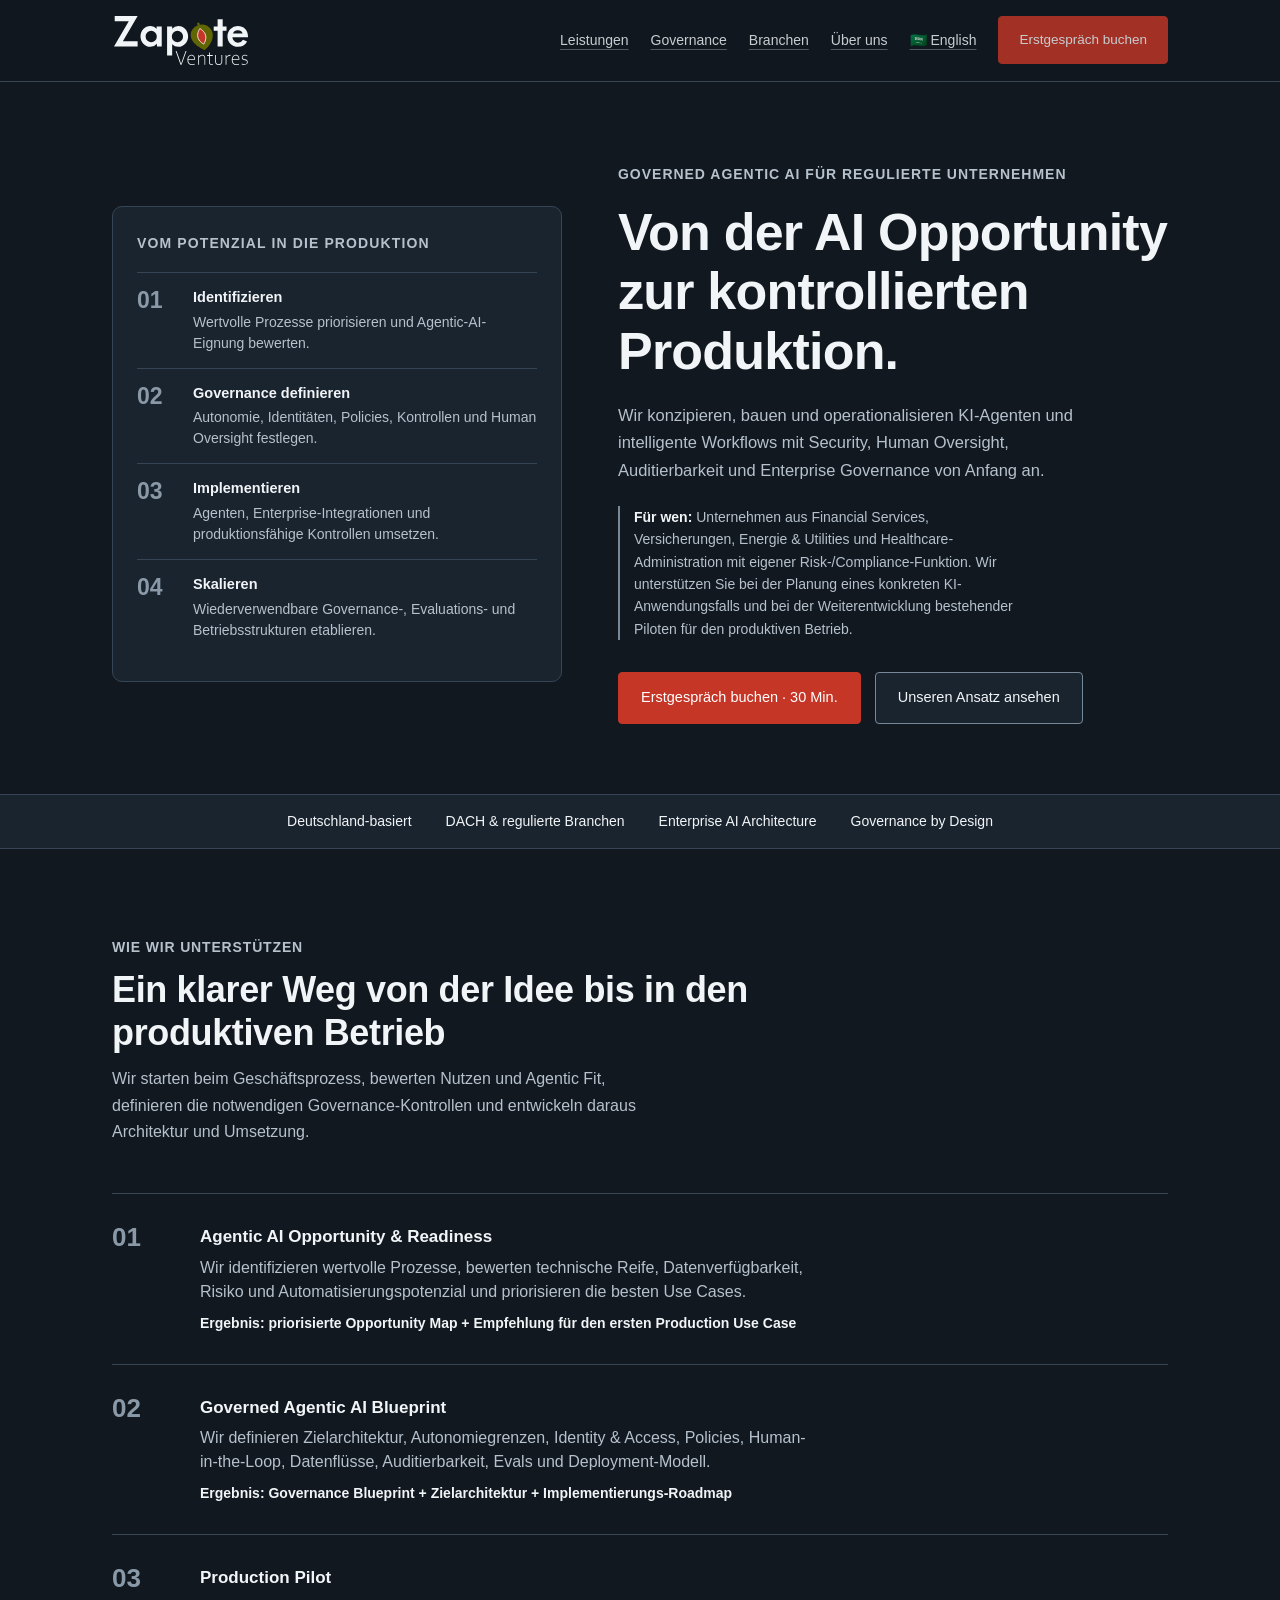
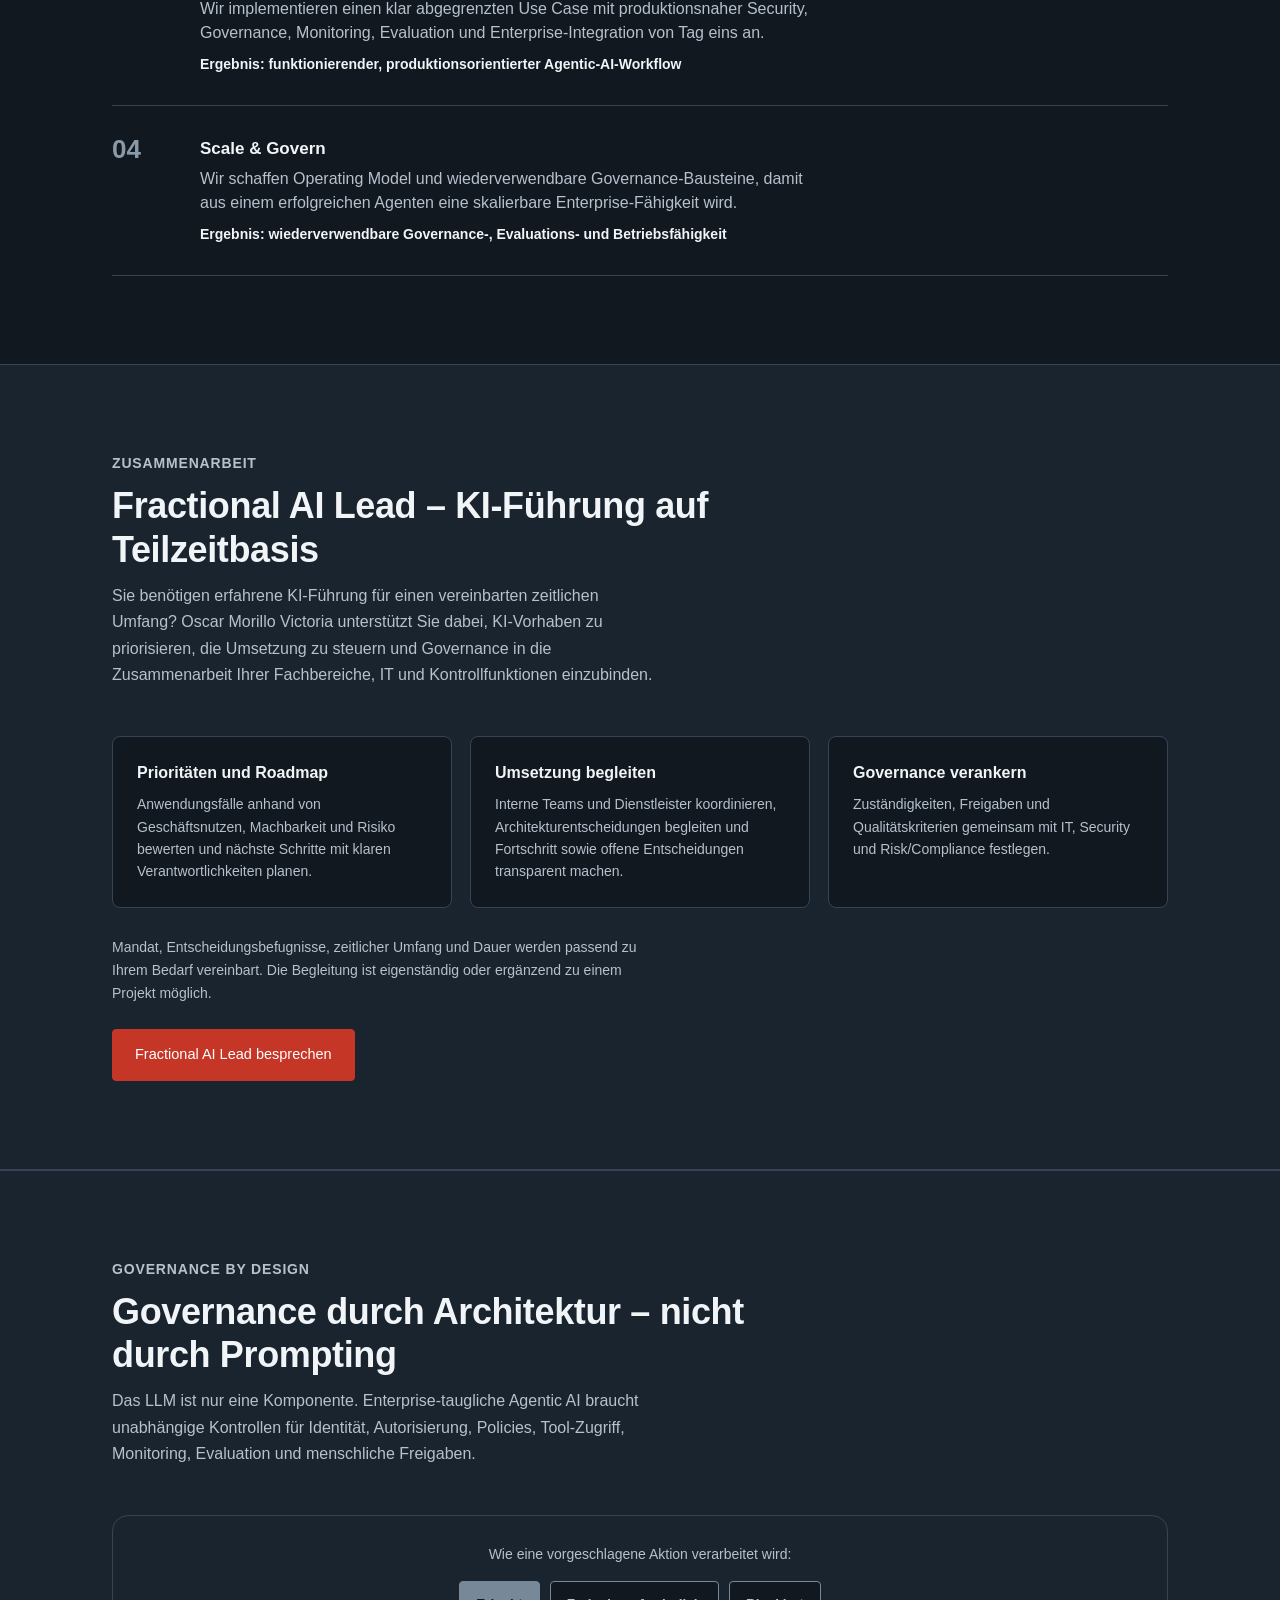
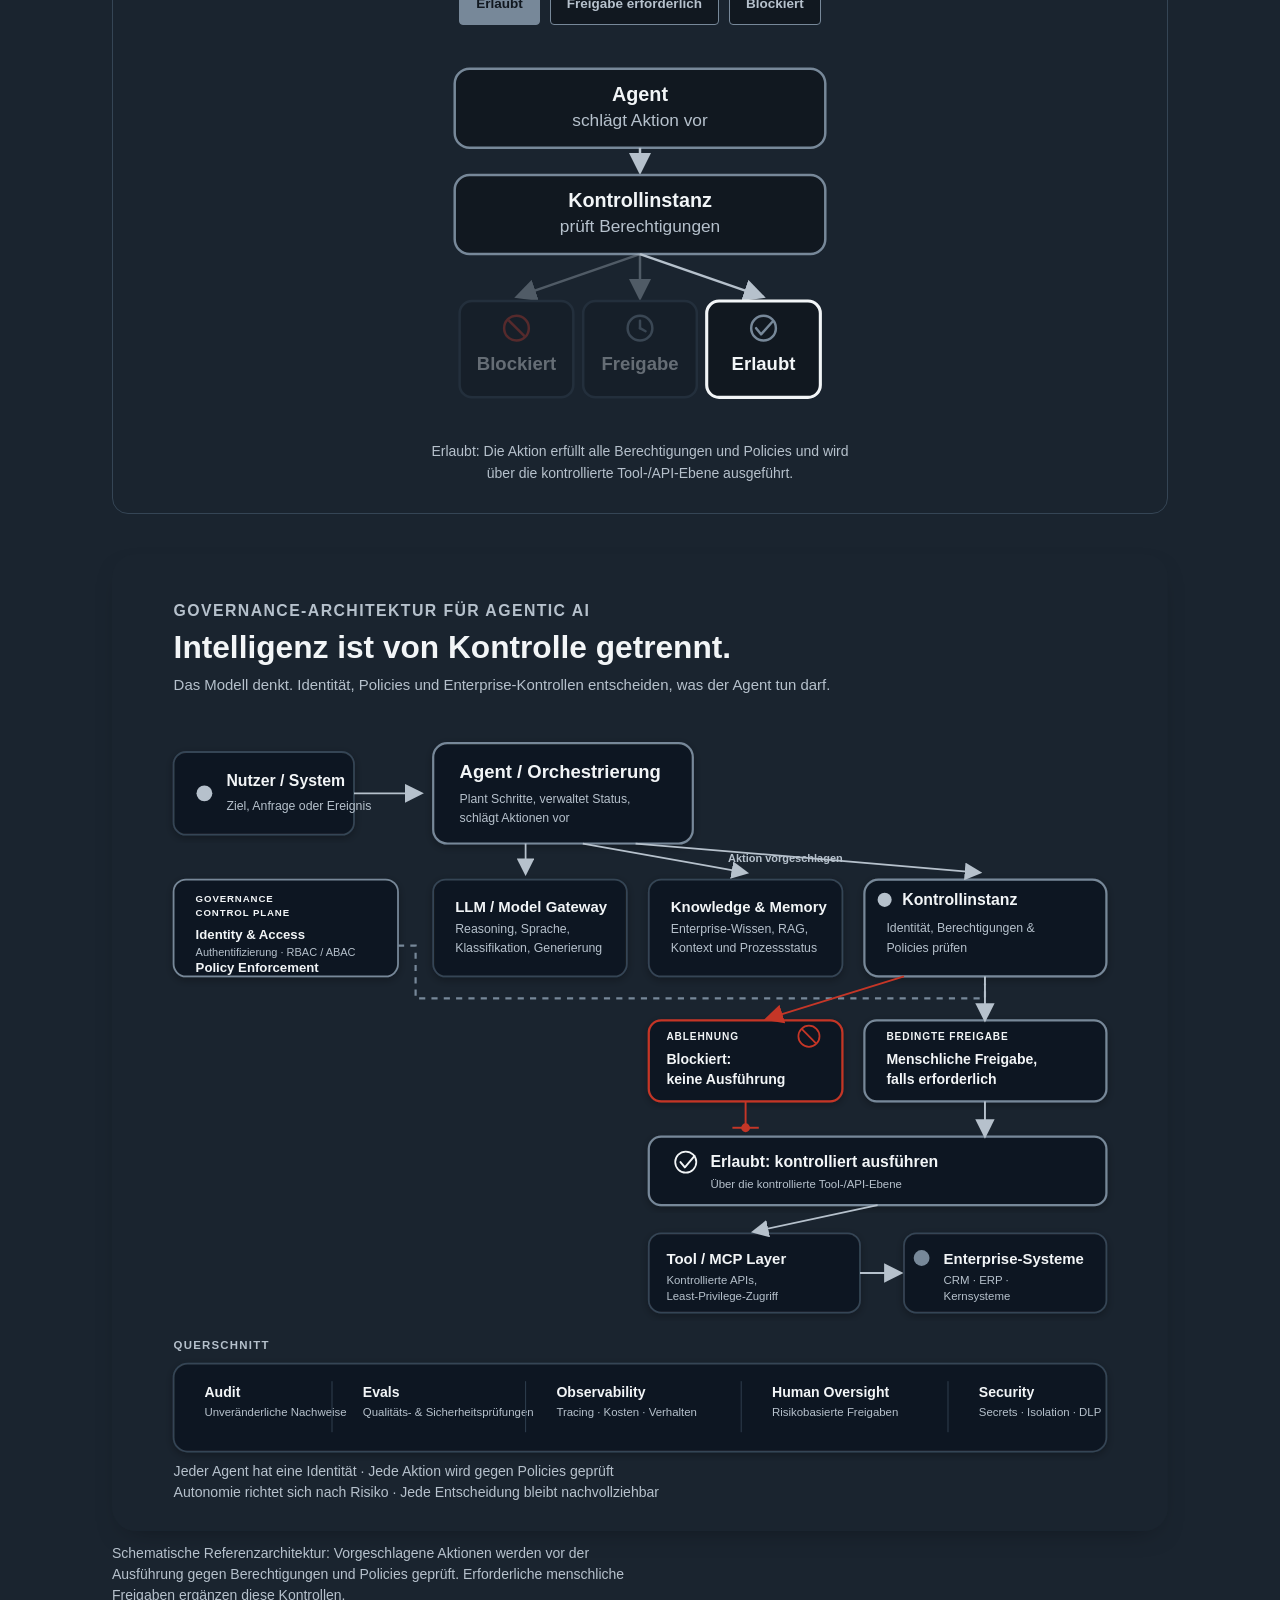
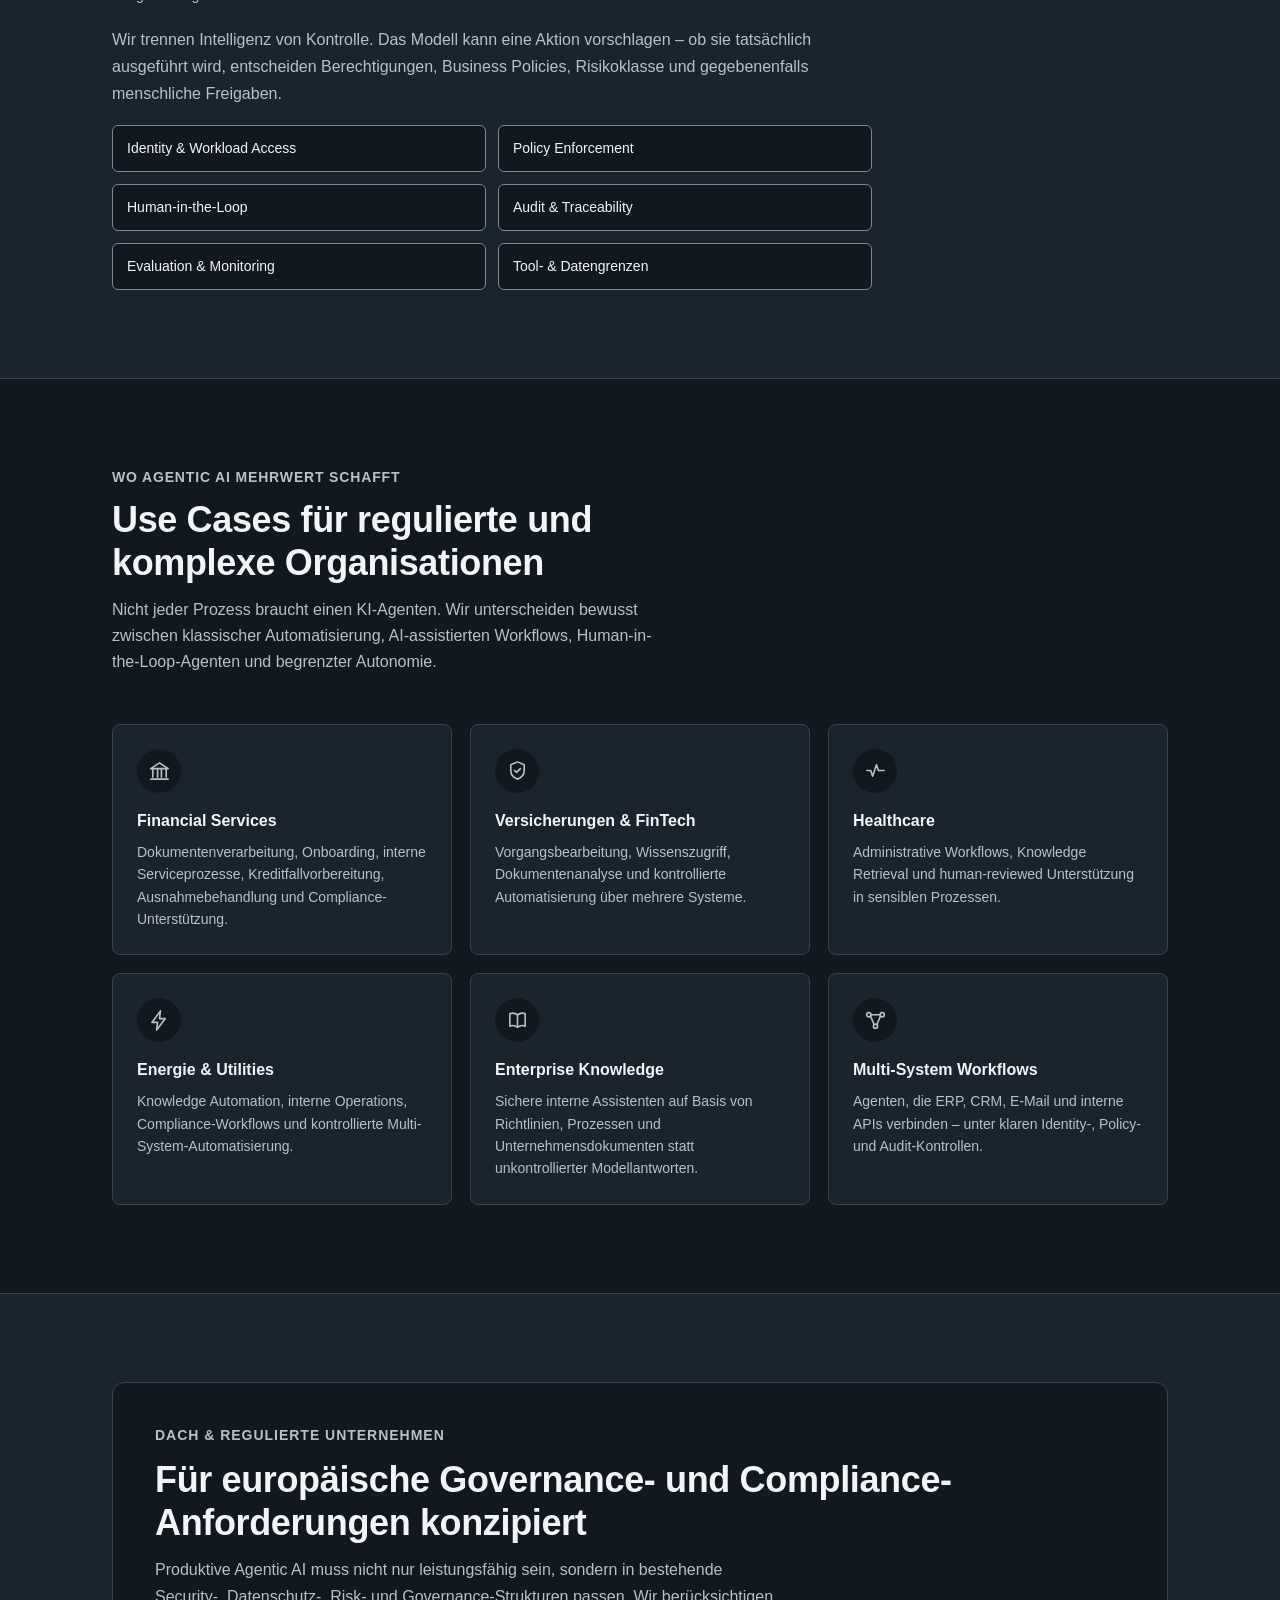
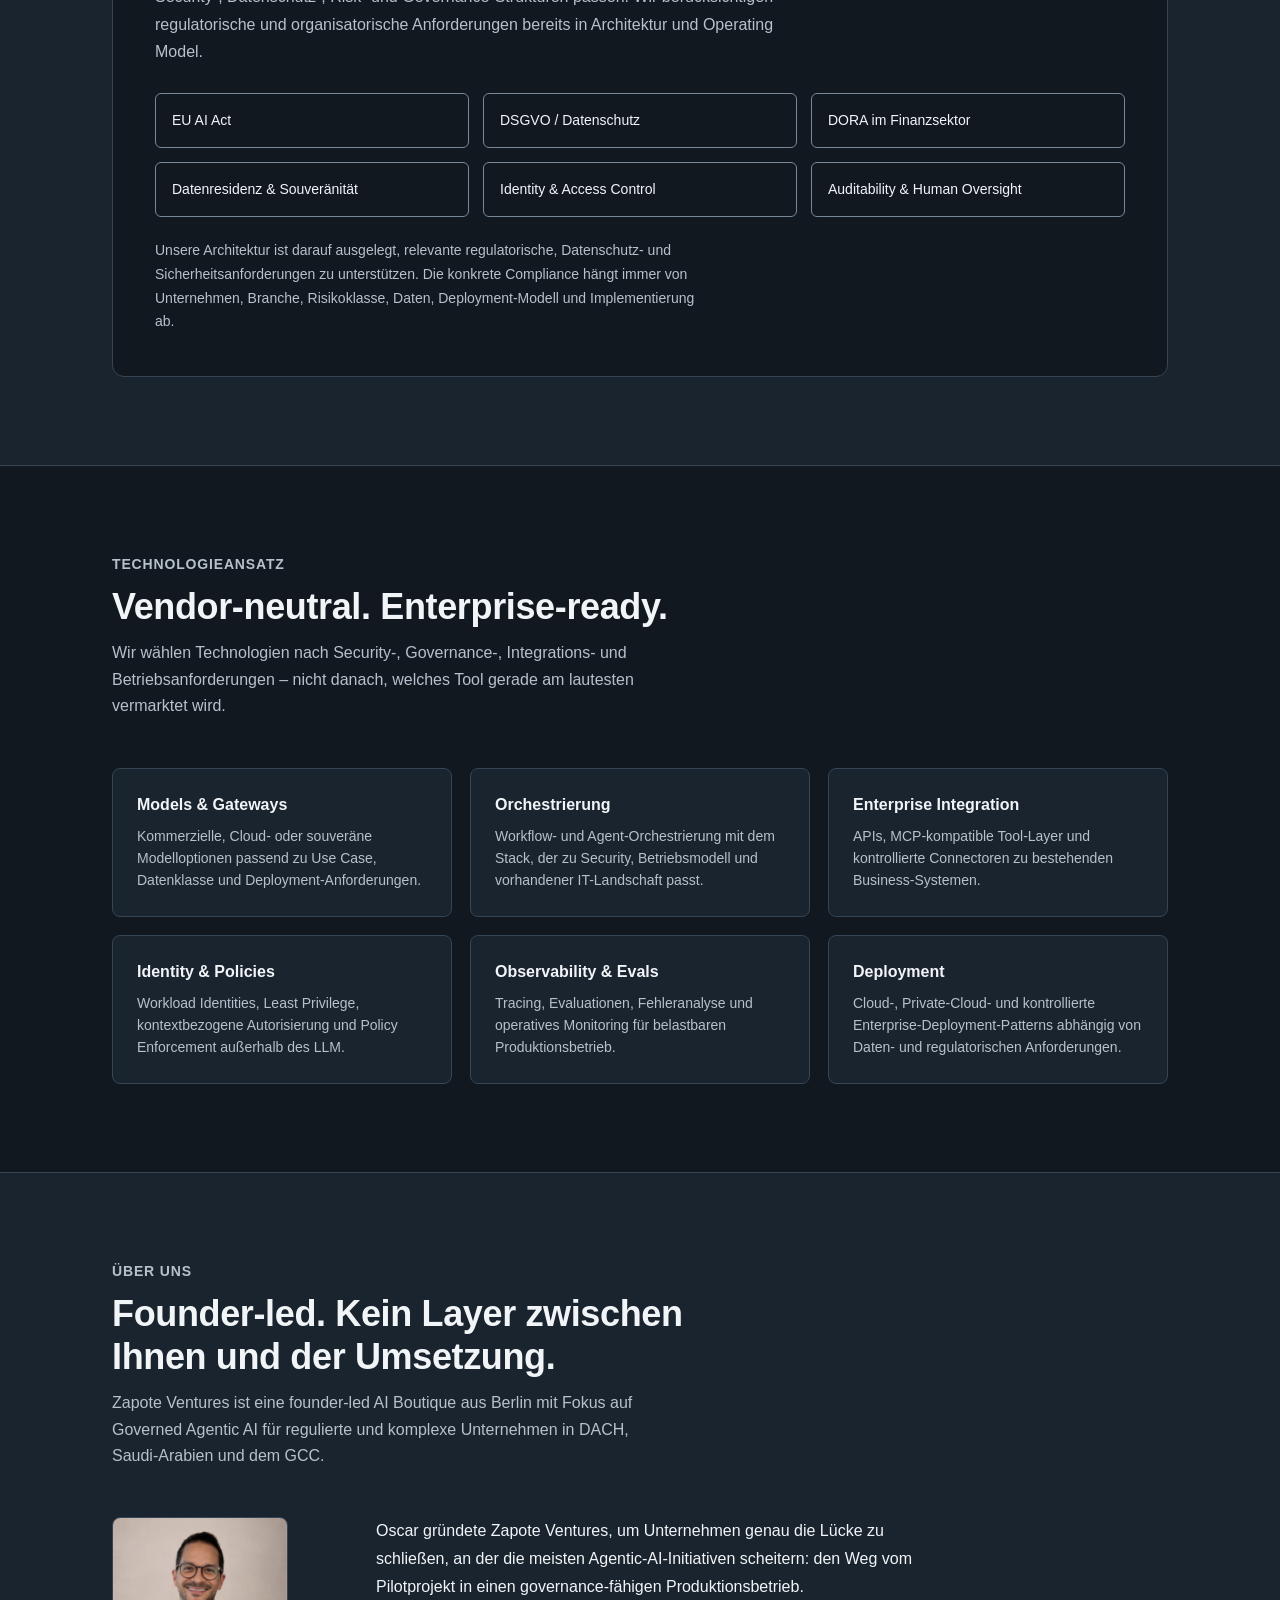
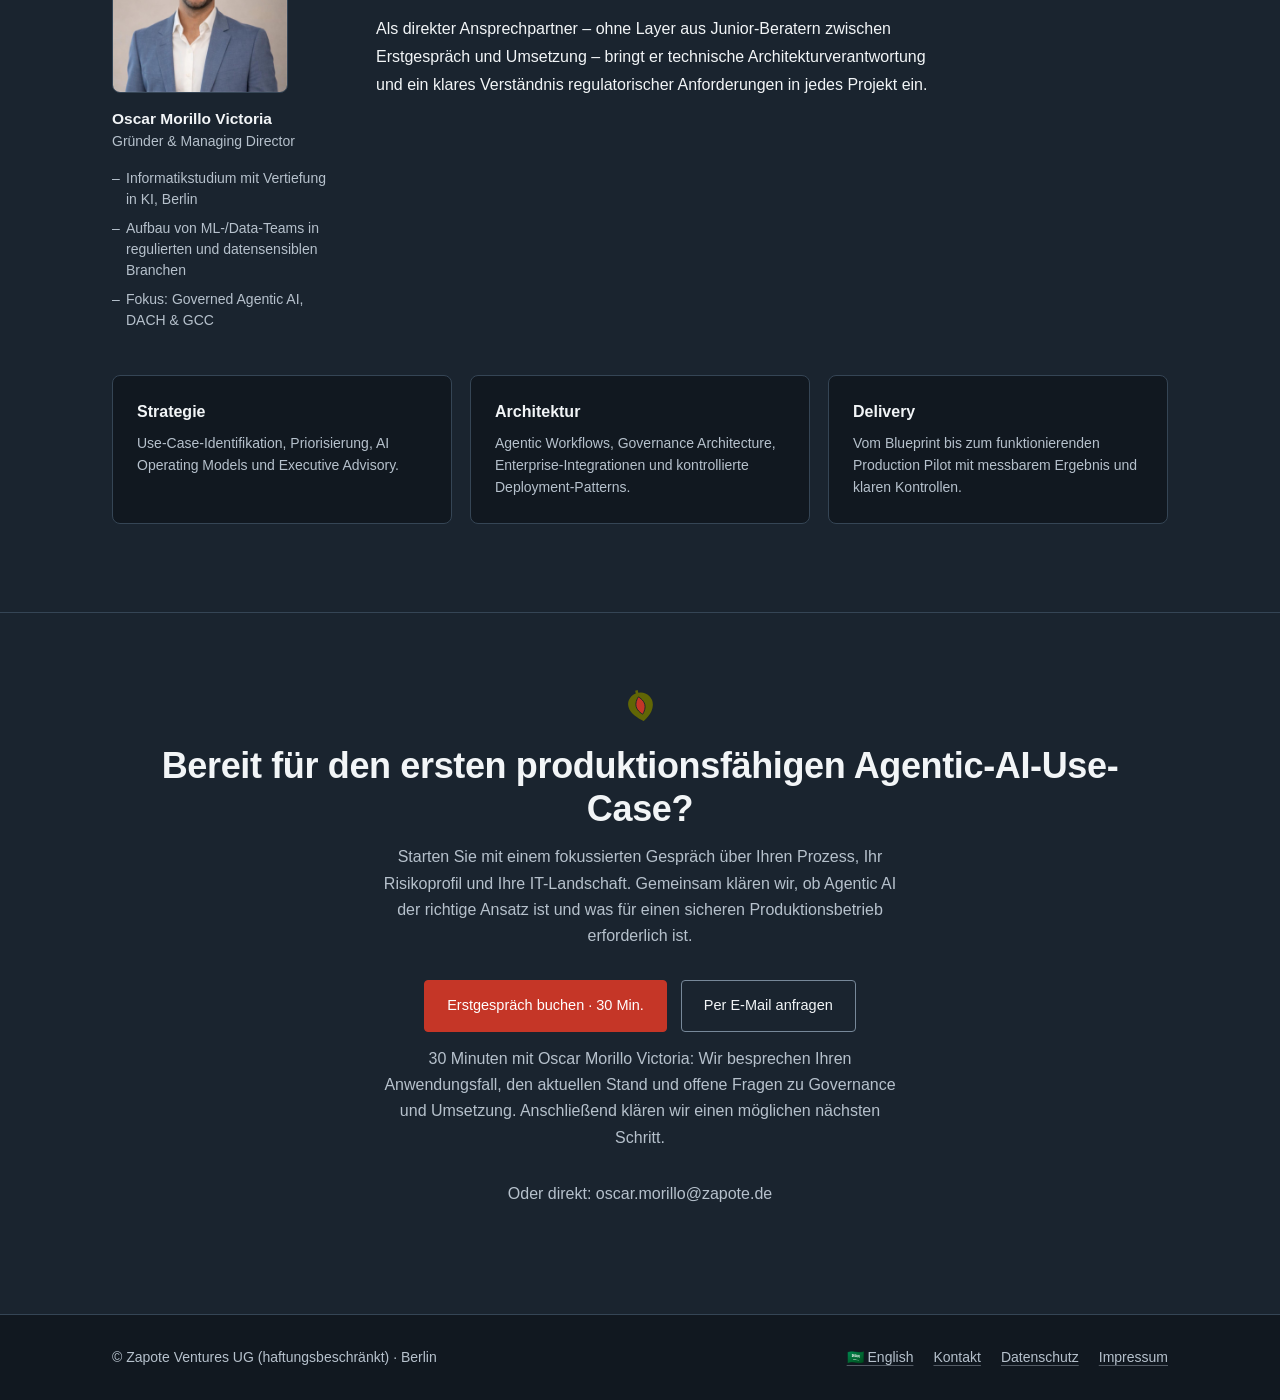
==== commit 74ca1e84: "feat: add animatino" ====
--- a/index.html
+++ b/index.html
@@ -151,6 +151,30 @@
     .architecture-frame{overflow-x:auto;-webkit-overflow-scrolling:touch;border-radius:24px;box-shadow:0 10px 28px -16px rgba(0,0,0,.5)}
     .architecture-frame svg{display:block;width:100%;max-width:1200px;height:auto;margin:0 auto}
     .architecture-caption{color:var(--muted);font-size:14px;margin-top:12px;max-width:70ch}
+
+    .explainer{margin:8px 0 40px;background:var(--surface);border:1px solid var(--divider);border-radius:16px;padding:28px 24px}
+    .explainer-lead{font-size:14px;color:var(--muted);margin-bottom:16px;text-align:center}
+    .explainer-tabs{display:flex;gap:10px;justify-content:center;flex-wrap:wrap;margin-bottom:24px}
+    .explainer-tab{font-family:var(--font);font-size:13.5px;font-weight:600;padding:10px 16px;min-height:44px;border-radius:4px;border:1.5px solid var(--control-border);background:var(--bg);color:var(--muted);cursor:pointer;transition:background .15s,color .15s}
+    .explainer-tab:hover{color:var(--text)}
+    .explainer-tab[aria-pressed="true"]{background:var(--control-border);color:var(--bg)}
+    .explainer-svg-wrap{max-width:420px;margin:0 auto}
+    .explainer-svg{display:block;width:100%;height:auto}
+    .explainer-caption{font-size:14px;color:var(--muted);text-align:center;max-width:56ch;margin:20px auto 0;line-height:1.6;min-height:44px}
+    .ex-branch, .ex-outcome{transition:opacity .3s ease}
+    .ex-outcome-box{transition:fill .3s ease, stroke .3s ease}
+    [data-outcome="allowed"] .ex-blocked, [data-outcome="allowed"] .ex-approval{opacity:.35}
+    [data-outcome="approval"] .ex-blocked, [data-outcome="approval"] .ex-allowed{opacity:.35}
+    [data-outcome="blocked"] .ex-approval, [data-outcome="blocked"] .ex-allowed{opacity:.35}
+    [data-outcome="allowed"] .ex-allowed .ex-outcome-box{stroke:var(--text);stroke-width:2.5}
+    [data-outcome="approval"] .ex-approval .ex-outcome-box{stroke:var(--text);stroke-width:2.5}
+    [data-outcome="blocked"] .ex-blocked .ex-outcome-box{stroke:var(--coral);stroke-width:2.5}
+    .ex-pulse{opacity:0}
+    .ex-pulse.play{animation:ex-flow .6s ease forwards}
+    @keyframes ex-flow{0%{offset-distance:0%;opacity:1}85%{opacity:1}100%{offset-distance:100%;opacity:0}}
+    @media (prefers-reduced-motion: reduce){
+      .explainer *{transition-duration:.01s !important;animation:none !important}
+    }
     .mobile-diagram{display:none}
     @media(min-width:641px){.desktop-diagram .architecture-frame svg{min-width:940px}}
     @media(max-width:640px){.desktop-diagram{display:none}.mobile-diagram{display:block}}
@@ -326,6 +350,64 @@
       <div class="section-eyebrow">Governance by Design</div>
       <h2>Governance durch Architektur – nicht durch Prompting</h2>
       <p class="section-sub">Das LLM ist nur eine Komponente. Enterprise-taugliche Agentic AI braucht unabhängige Kontrollen für Identität, Autorisierung, Policies, Tool-Zugriff, Monitoring, Evaluation und menschliche Freigaben.</p>
+    </div>
+
+    <div class="explainer">
+      <p class="explainer-lead">Wie eine vorgeschlagene Aktion verarbeitet wird:</p>
+      <div class="explainer-tabs" role="group" aria-label="Ergebnis auswählen">
+        <button type="button" class="explainer-tab" data-outcome="allowed" aria-pressed="true" data-caption="Erlaubt: Die Aktion erfüllt alle Berechtigungen und Policies und wird über die kontrollierte Tool-/API-Ebene ausgeführt.">Erlaubt</button>
+        <button type="button" class="explainer-tab" data-outcome="approval" aria-pressed="false" data-caption="Freigabe erforderlich: Die Kontrollinstanz verlangt eine menschliche Freigabe, bevor die Aktion ausgeführt werden darf.">Freigabe erforderlich</button>
+        <button type="button" class="explainer-tab" data-outcome="blocked" aria-pressed="false" data-caption="Blockiert: Die Aktion verletzt Berechtigungen oder Policies und wird nicht ausgeführt.">Blockiert</button>
+      </div>
+      <div class="explainer-svg-wrap">
+        <svg class="explainer-svg" data-outcome="allowed" viewBox="0 0 340 300" role="img" aria-labelledby="ex-title-de">
+          <title id="ex-title-de">Interaktiver Überblick: mögliche Ergebnisse einer vorgeschlagenen Aktion</title>
+          <defs>
+            <marker id="ex-arrow-de" markerWidth="9" markerHeight="9" refX="7" refY="4.5" orient="auto">
+              <path d="M0,0 L9,4.5 L0,9 Z" fill="var(--muted)"/>
+            </marker>
+          </defs>
+          <rect x="20" y="16" width="300" height="64" rx="12" fill="var(--bg)" stroke="var(--control-border)" stroke-width="2"/>
+          <text x="170" y="42" text-anchor="middle" font-family="Arial, Helvetica, sans-serif" font-size="16" font-weight="700" fill="var(--text)">Agent</text>
+          <text x="170" y="62" text-anchor="middle" font-family="Arial, Helvetica, sans-serif" font-size="14" fill="var(--muted)">schlägt Aktion vor</text>
+          <line x1="170" y1="80" x2="170" y2="98" stroke="var(--muted)" stroke-width="2" marker-end="url(#ex-arrow-de)"/>
+          <rect x="20" y="102" width="300" height="64" rx="12" fill="var(--bg)" stroke="var(--control-border)" stroke-width="2"/>
+          <text x="170" y="128" text-anchor="middle" font-family="Arial, Helvetica, sans-serif" font-size="16" font-weight="700" fill="var(--text)">Kontrollinstanz</text>
+          <text x="170" y="148" text-anchor="middle" font-family="Arial, Helvetica, sans-serif" font-size="14" fill="var(--muted)">prüft Berechtigungen</text>
+          <g class="ex-branch ex-blocked">
+            <line x1="170" y1="166" x2="72" y2="200" stroke="var(--muted)" stroke-width="2" marker-end="url(#ex-arrow-de)"/>
+            <g class="ex-outcome">
+              <rect class="ex-outcome-box" x="24" y="204" width="92" height="78" rx="10" fill="var(--bg)" stroke="var(--divider)" stroke-width="2"/>
+              <circle cx="70" cy="226" r="10" fill="none" stroke="var(--coral)" stroke-width="2"/>
+              <line x1="63.5" y1="219.5" x2="76.5" y2="232.5" stroke="var(--coral)" stroke-width="2"/>
+              <text x="70" y="260" text-anchor="middle" font-family="Arial, Helvetica, sans-serif" font-size="15" font-weight="700" fill="var(--text)">Blockiert</text>
+            </g>
+          </g>
+          <g class="ex-branch ex-approval">
+            <line x1="170" y1="166" x2="170" y2="200" stroke="var(--muted)" stroke-width="2" marker-end="url(#ex-arrow-de)"/>
+            <g class="ex-outcome">
+              <rect class="ex-outcome-box" x="124" y="204" width="92" height="78" rx="10" fill="var(--bg)" stroke="var(--divider)" stroke-width="2"/>
+              <circle cx="170" cy="226" r="10" fill="none" stroke="var(--control-border)" stroke-width="2"/>
+              <line x1="170" y1="226" x2="170" y2="220" stroke="var(--control-border)" stroke-width="2" stroke-linecap="round"/>
+              <line x1="170" y1="226" x2="174.5" y2="228.5" stroke="var(--control-border)" stroke-width="2" stroke-linecap="round"/>
+              <text x="170" y="260" text-anchor="middle" font-family="Arial, Helvetica, sans-serif" font-size="15" font-weight="700" fill="var(--text)">Freigabe</text>
+            </g>
+          </g>
+          <g class="ex-branch ex-allowed">
+            <line x1="170" y1="166" x2="268" y2="200" stroke="var(--muted)" stroke-width="2" marker-end="url(#ex-arrow-de)"/>
+            <g class="ex-outcome">
+              <rect class="ex-outcome-box" x="224" y="204" width="92" height="78" rx="10" fill="var(--bg)" stroke="var(--divider)" stroke-width="2"/>
+              <circle cx="270" cy="226" r="10" fill="none" stroke="var(--control-border)" stroke-width="2"/>
+              <path d="M264,226 l4,5 l9,-10" fill="none" stroke="var(--control-border)" stroke-width="2" stroke-linecap="round" stroke-linejoin="round"/>
+              <text x="270" y="260" text-anchor="middle" font-family="Arial, Helvetica, sans-serif" font-size="15" font-weight="700" fill="var(--text)">Erlaubt</text>
+            </g>
+          </g>
+          <circle class="ex-pulse" data-for="blocked" r="4" fill="var(--coral)" style="offset-path:path('M170,166 L72,200')"/>
+          <circle class="ex-pulse" data-for="approval" r="4" fill="var(--text)" style="offset-path:path('M170,166 L170,200')"/>
+          <circle class="ex-pulse" data-for="allowed" r="4" fill="var(--text)" style="offset-path:path('M170,166 L268,200')"/>
+        </svg>
+      </div>
+      <p class="explainer-caption">Erlaubt: Die Aktion erfüllt alle Berechtigungen und Policies und wird über die kontrollierte Tool-/API-Ebene ausgeführt.</p>
     </div>
 
     <figure class="architecture-visual desktop-diagram">
@@ -722,5 +804,6 @@
   </div>
 </footer>
 
+<script src="explainer.js" defer></script>
 </body>
 </html>
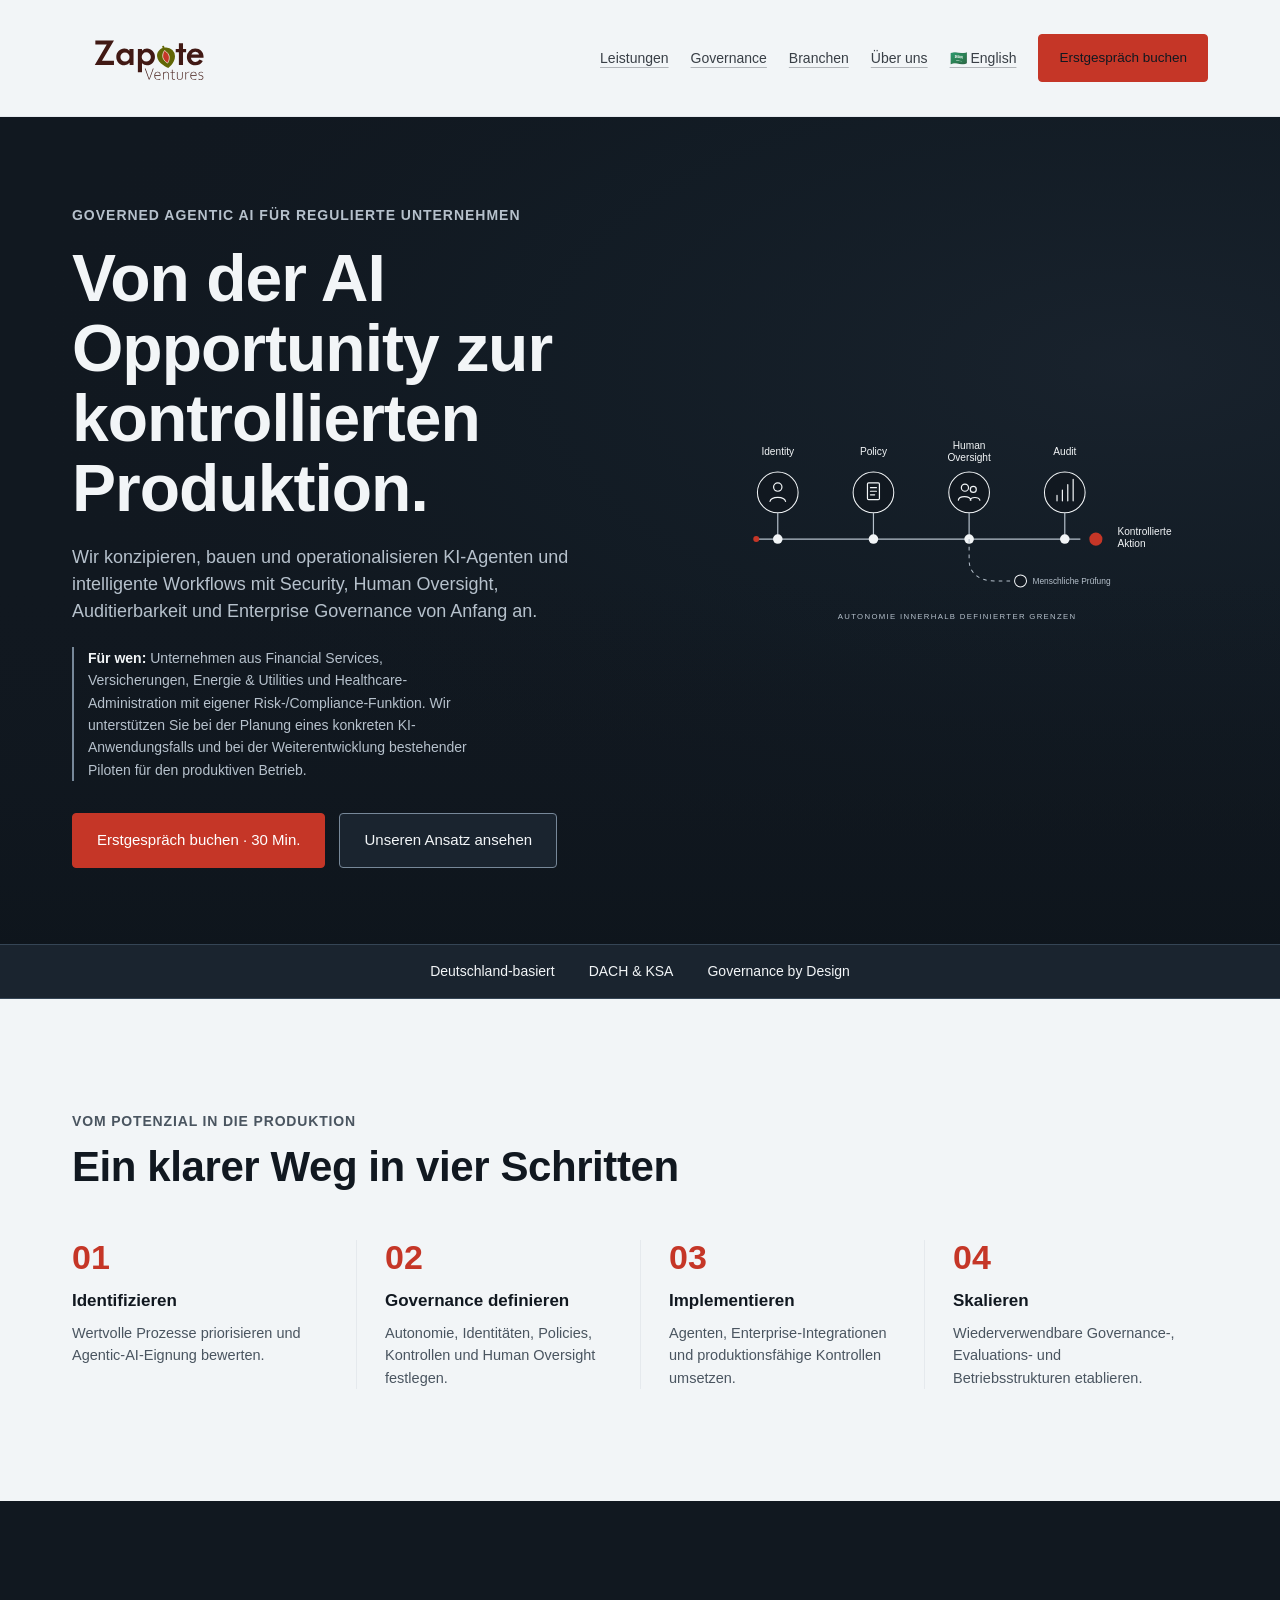
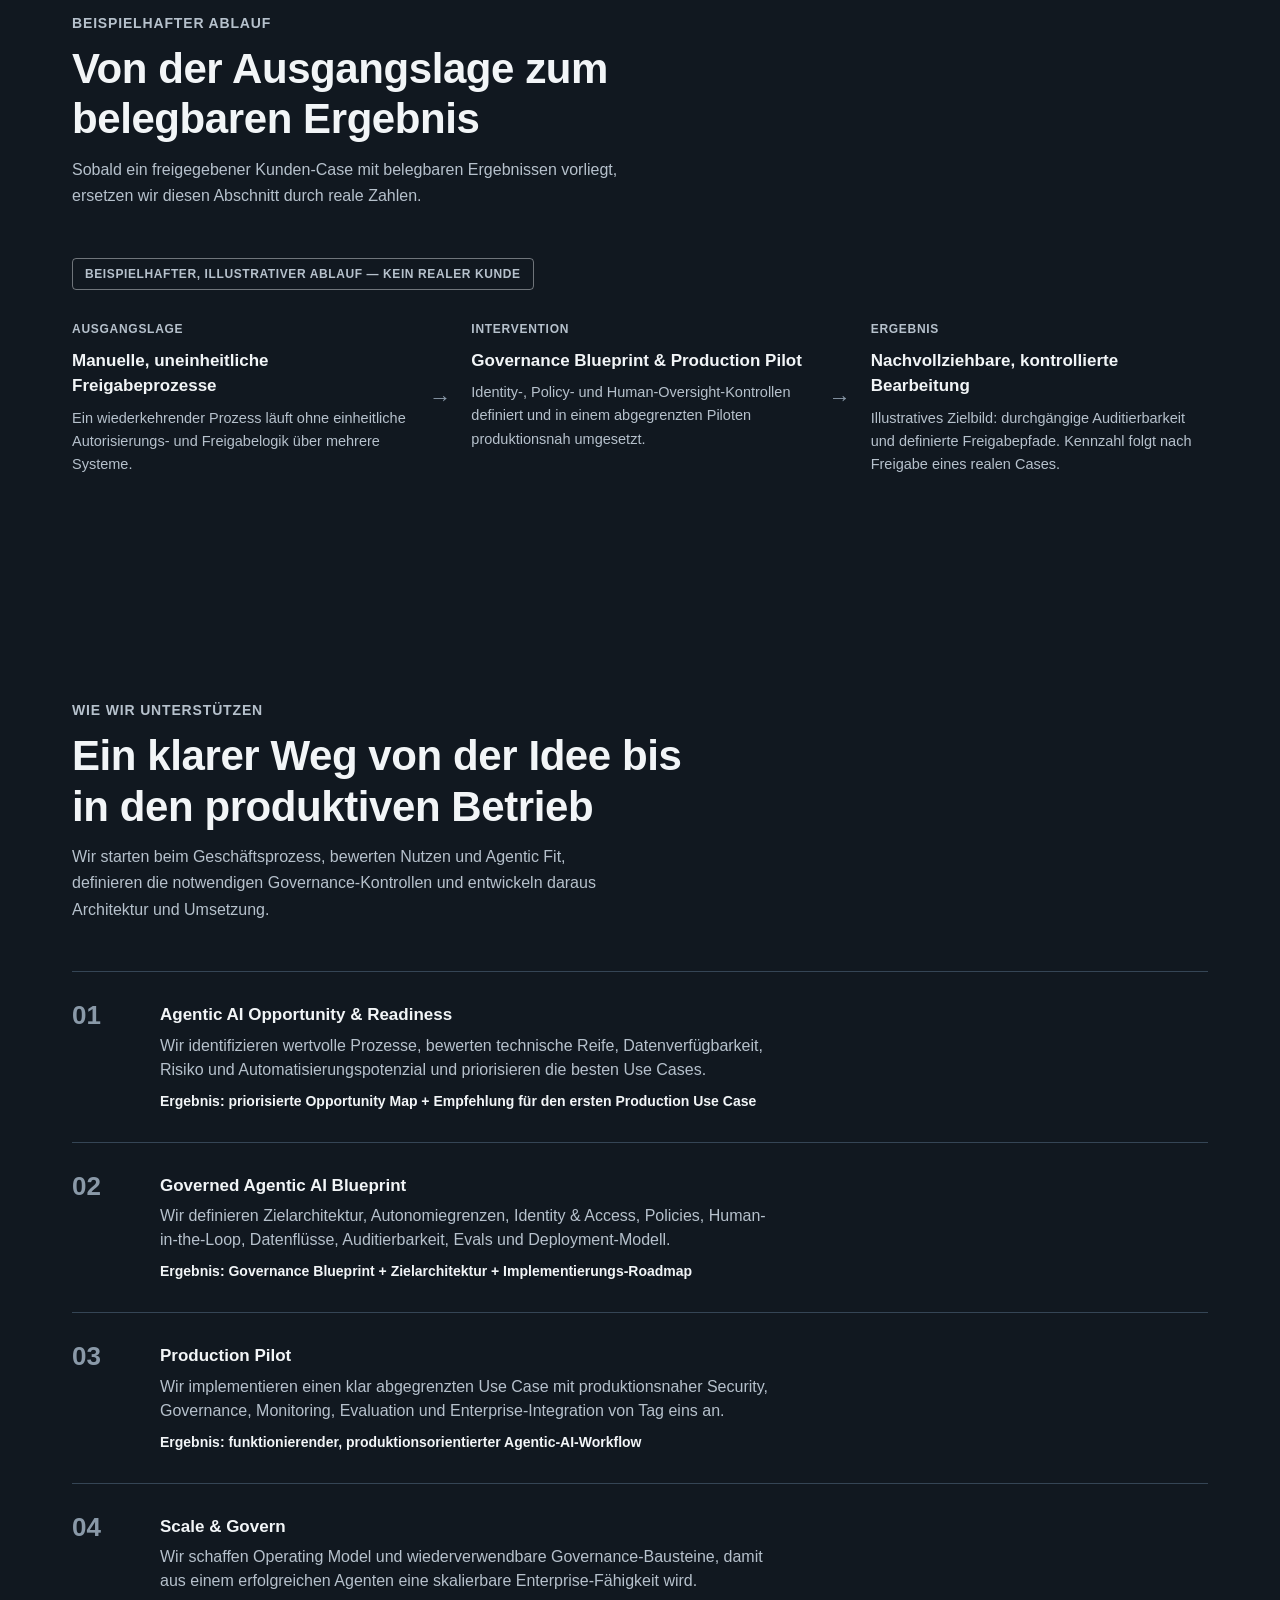
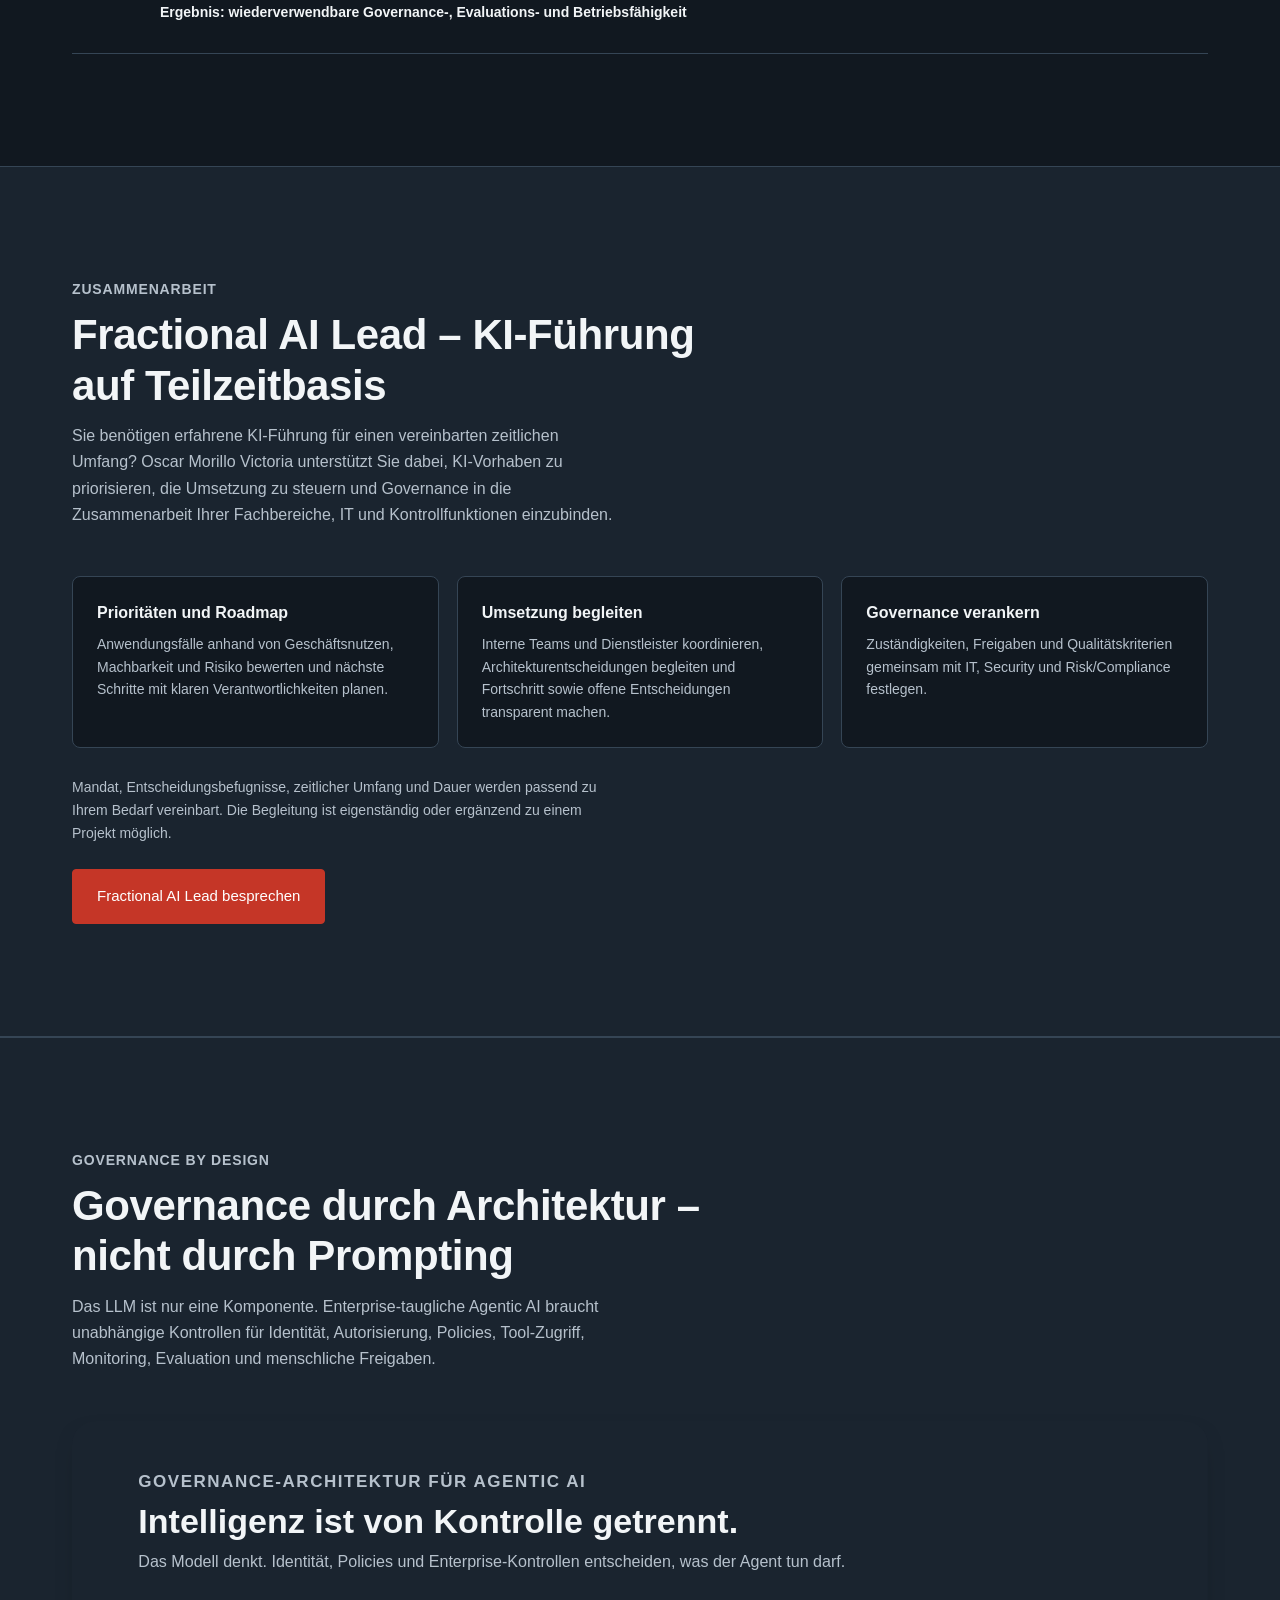
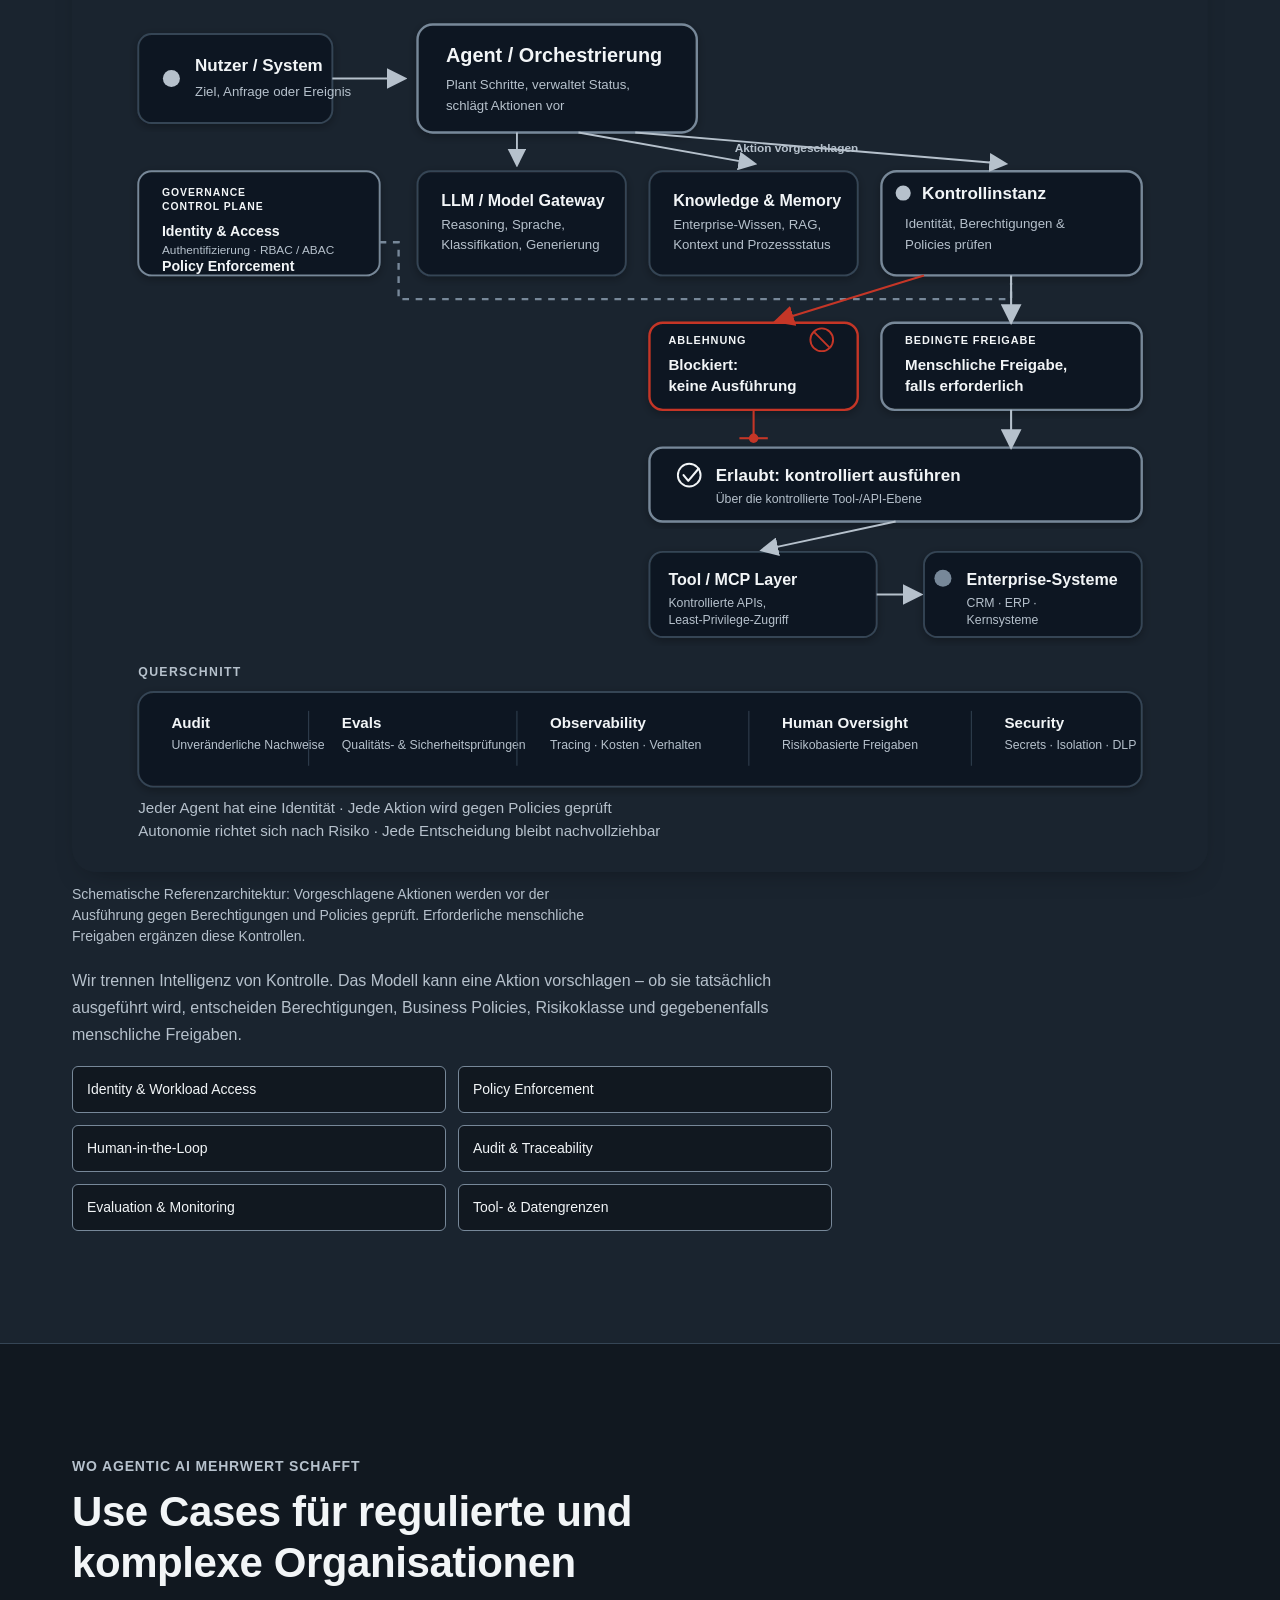
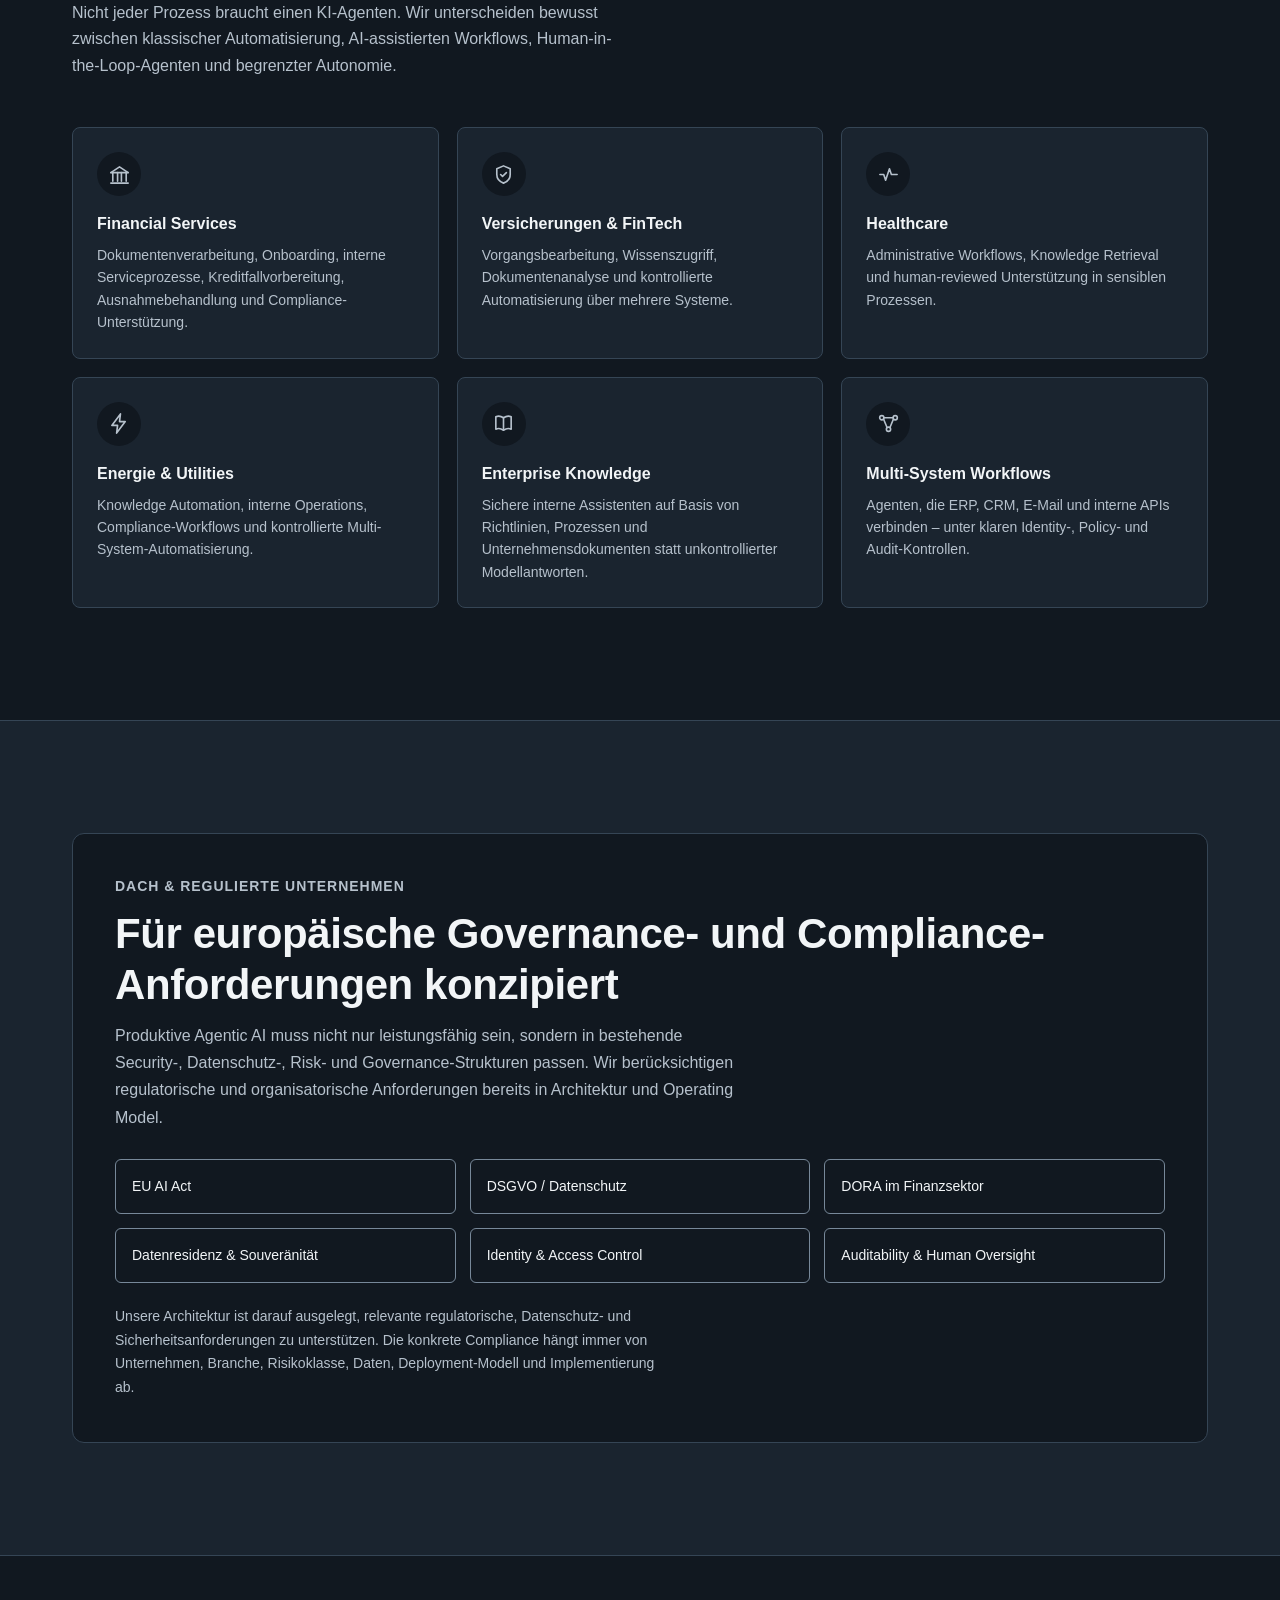
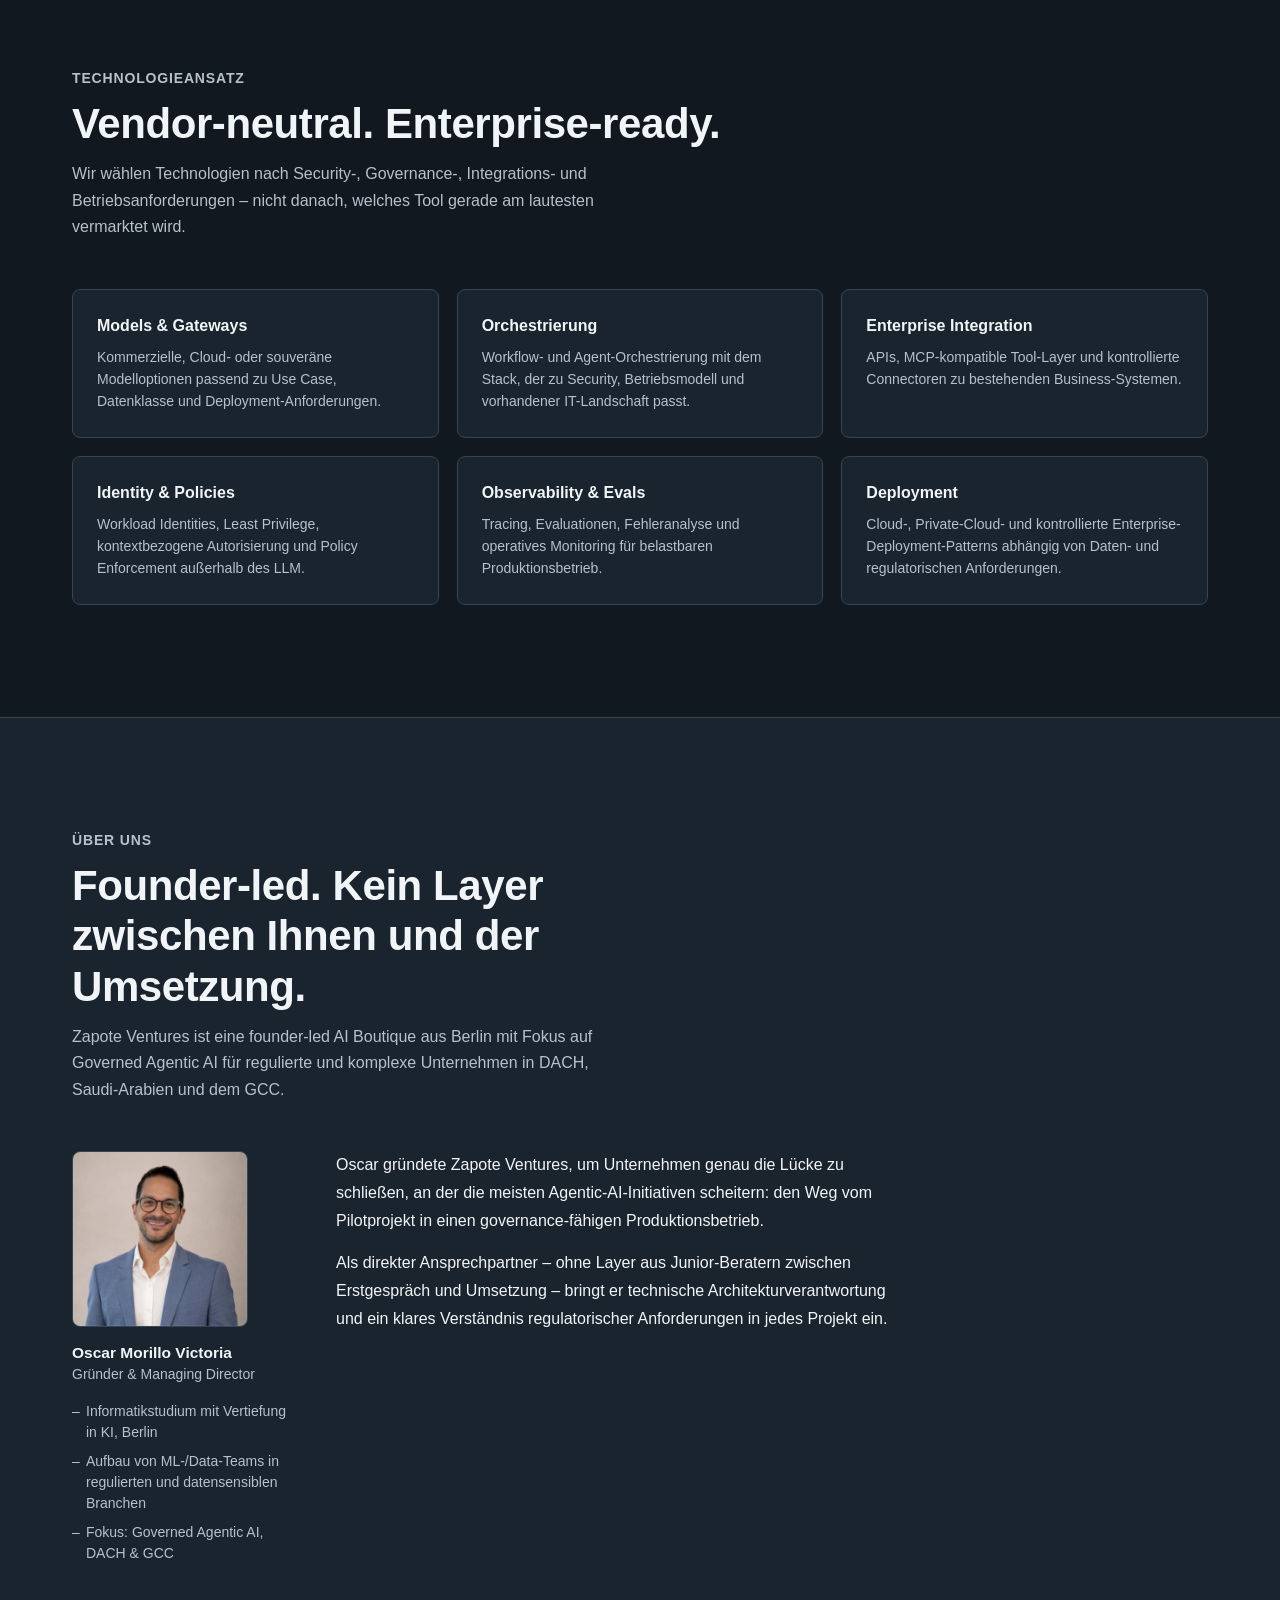
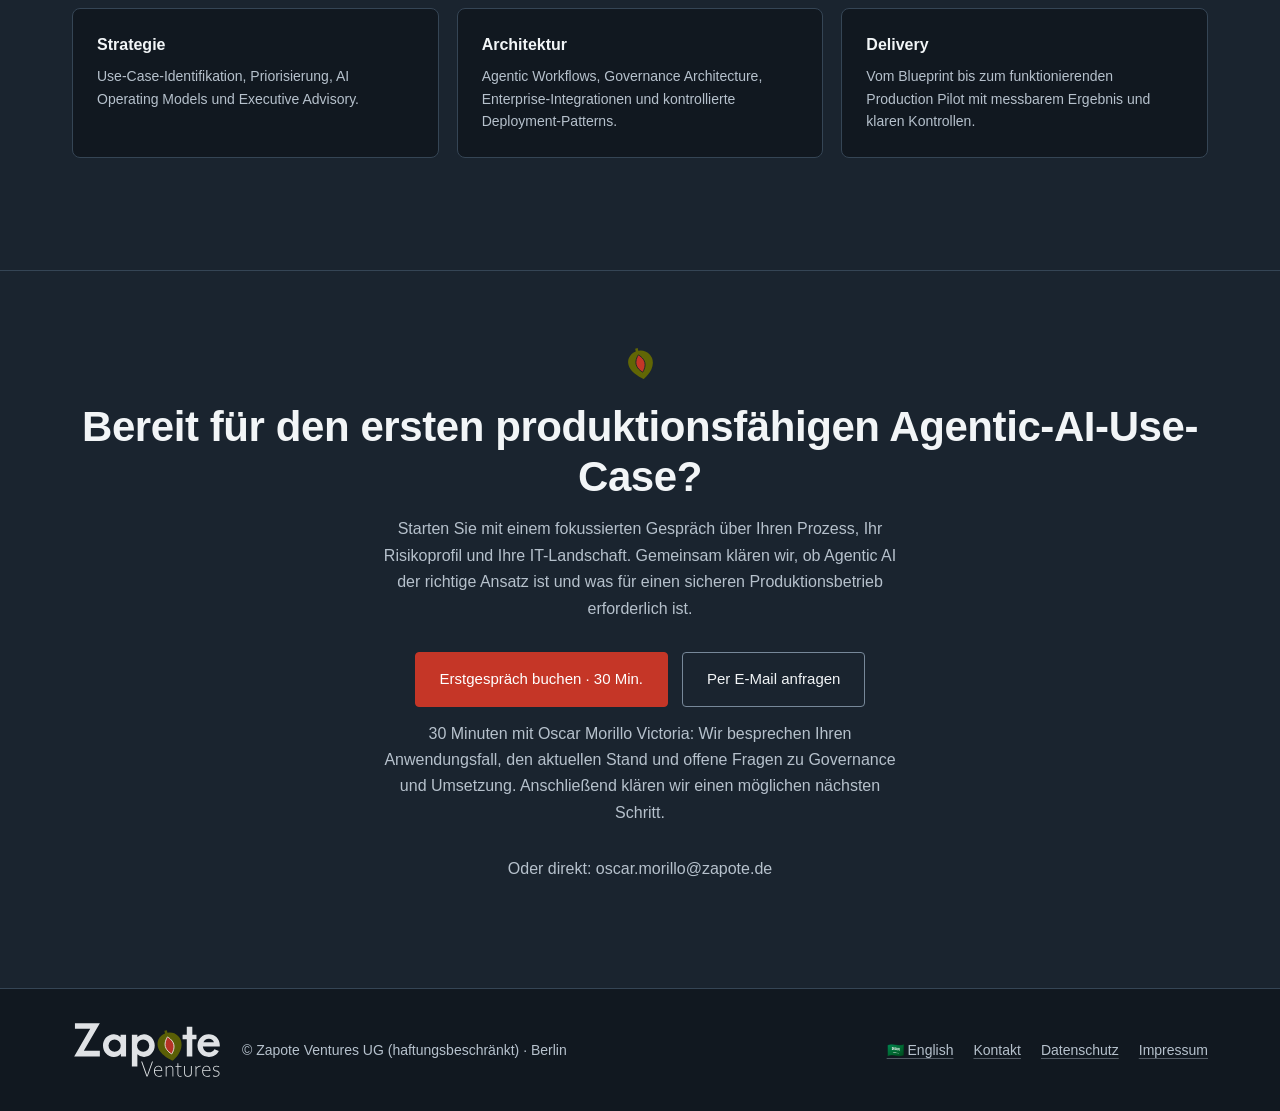
==== commit 58f2b2d3: "feat: redesign the website" ====
--- a/index.html
+++ b/index.html
@@ -25,7 +25,7 @@
   <meta name="twitter:description" content="Zapote Ventures entwickelt und implementiert Governed Agentic AI für regulierte Unternehmen in DACH — von der Use-Case-Auswahl bis zum sicheren Produktionsbetrieb.">
   <meta name="twitter:image" content="https://zapote.de/og-image.png">
 
-  <link rel="icon" type="image/svg+xml" href="zapote-logo.svg">
+  <link rel="icon" type="image/svg+xml" href="assets/logo/zapote-mark.svg">
   <script type="application/ld+json">
   {
     "@context": "https://schema.org",
@@ -67,6 +67,10 @@
       --coral-hover:#a92d21;
       --on-primary:#ffffff;
       --focus:#f2f5f7;
+      --surface-light:#f2f5f7;
+      --text-on-light:#111820;
+      --border-soft:rgba(182,193,204,.22);
+      --border-strong:rgba(242,245,247,.42);
       --font: Arial, Helvetica, sans-serif;
     }
     *{box-sizing:border-box;margin:0;padding:0}
@@ -75,22 +79,27 @@
     a{color:inherit}
     img,svg{display:block}
     :focus-visible{outline:2px solid var(--focus);outline-offset:4px}
-    .wrap{max-width:1120px;margin:0 auto;padding:0 32px}
+    .wrap{max-width:1200px;margin:0 auto;padding:0 32px}
     @media(max-width:640px){.wrap{padding:0 20px}}
 
-    header{position:sticky;top:0;background:rgba(17,24,32,.92);backdrop-filter:blur(6px);border-bottom:1px solid var(--divider);z-index:10}
-    nav{display:flex;align-items:center;justify-content:space-between;padding:14px 0;gap:36px}
+    header{position:sticky;top:0;background:var(--surface-light);color:var(--text-on-light);border-bottom:1px solid var(--border-soft);z-index:20}
+    nav{display:flex;align-items:center;justify-content:space-between;padding:16px 0;gap:36px;min-height:76px}
     .brand{display:flex;align-items:center;text-decoration:none;flex-shrink:0}
-    .brand img{height:52.7px;width:auto}
+    .brand img{width:160px;height:auto}
+    .nav-toggle{display:none;align-items:center;justify-content:center;width:44px;height:44px;background:transparent;border:1.5px solid var(--control-border);border-radius:4px;color:var(--text-on-light);cursor:pointer}
     .navlinks{display:flex;align-items:center;gap:22px;font-size:14px;flex-wrap:wrap;justify-content:flex-end}
-    .navlinks a{text-decoration:underline;text-decoration-color:rgba(242,245,247,.35);text-underline-offset:4px;color:var(--text);opacity:.82;transition:opacity .15s}
+    .navlinks a{text-decoration:underline;text-decoration-color:rgba(17,24,32,.35);text-underline-offset:4px;color:var(--text-on-light);opacity:.82;transition:opacity .15s}
     .navlinks a:hover{opacity:1;text-decoration-color:currentColor}
-    .navlinks a.btn{text-decoration:none}
-    @media(max-width:980px){nav{gap:24px}.brand img{height:24.3px}.navlinks{gap:18px}}
-    @media(max-width:860px){.navlinks a.hide-mobile{display:none}}
-    @media(max-width:640px){nav{padding:12px 0}.brand img{height:22.3px}.navlinks{gap:12px}}
-
-    .btn{display:inline-flex;align-items:center;gap:8px;padding:14px 22px;min-height:44px;border-radius:4px;font-size:14.5px;font-weight:500;text-decoration:none;border:1.5px solid transparent;transition:background .15s, transform .15s;cursor:pointer;font-family:var(--font)}
+    .navlinks a.btn{text-decoration:none;opacity:1}
+    .mobile-menu{position:fixed;inset:0;background:var(--surface-light);color:var(--text-on-light);z-index:15;display:flex;flex-direction:column;gap:4px;padding:92px 24px 32px;overflow-y:auto}
+    .mobile-menu[hidden]{display:none}
+    .mobile-menu a{font-size:16px;padding:14px 4px;color:var(--text-on-light);text-decoration:none;border-bottom:1px solid var(--border-soft);min-height:44px;display:flex;align-items:center}
+    .mobile-menu a.btn{border-bottom:0;margin-top:14px;justify-content:center}
+    @media(max-width:980px){nav{gap:24px}.navlinks{gap:18px}}
+    @media(max-width:860px){.navlinks{display:none}.nav-toggle{display:inline-flex}}
+    @media(max-width:640px){nav{padding:12px 0;min-height:60px}.brand img{width:120px}}
+
+    .btn{display:inline-flex;align-items:center;gap:8px;padding:15px 24px;min-height:52px;border-radius:4px;font-size:15px;font-weight:500;text-decoration:none;border:1.5px solid transparent;transition:background .15s, transform .15s;cursor:pointer;font-family:var(--font)}
     .btn:hover{transform:translateY(-1px)}
     .btn-primary{background:var(--coral);color:var(--on-primary);border-color:var(--coral)}
     .btn-primary:hover{background:var(--coral-hover);border-color:var(--coral-hover)}
@@ -98,35 +107,54 @@
     .btn-ghost:hover, .btn-ghost-light:hover{background:var(--bg)}
     .btn-sm{padding:13px 20px;font-size:13.5px;min-height:40px}
 
-    .hero{padding:82px 0 70px}
-    .hero-grid{display:grid;grid-template-columns:.9fr 1.1fr;gap:56px;align-items:center}
+    .hero{padding:88px 0 76px;background-color:var(--bg);background-image:url('assets/backgrounds/hero-background.svg');background-size:cover;background-position:center;background-repeat:no-repeat}
+    .hero-grid{display:grid;grid-template-columns:1.15fr 1fr;gap:56px;align-items:center}
     @media(max-width:860px){.hero-grid{grid-template-columns:1fr;gap:40px}}
     .eyebrow{font-size:14px;font-weight:600;letter-spacing:.07em;text-transform:uppercase;color:var(--muted);margin-bottom:18px}
-    h1{font-weight:600;font-size:clamp(34px,5vw,52px);line-height:1.15;letter-spacing:-.015em;margin-bottom:20px}
+    h1{font-weight:600;font-size:clamp(38px,6vw,66px);line-height:1.06;letter-spacing:-.015em;margin-bottom:20px}
     h1 em{font-style:normal;color:inherit}
-    .lede{font-size:16.5px;color:var(--muted);max-width:50ch;margin-bottom:22px;line-height:1.65}
+    .lede{font-size:18px;color:var(--muted);max-width:50ch;margin-bottom:22px;line-height:1.5}
     .audience-line{font-size:14px;color:var(--muted);max-width:52ch;margin-bottom:32px;line-height:1.6;padding-left:14px;border-left:2px solid var(--control-border)}
     .audience-line b{color:var(--text);font-weight:600}
     .cta-row{display:flex;gap:14px;flex-wrap:wrap}
 
-    .journey{background:var(--surface);border:1px solid var(--divider);border-radius:10px;padding:26px 24px}
-    .journey-title{font-size:14px;font-weight:600;letter-spacing:.08em;text-transform:uppercase;color:var(--muted);margin-bottom:18px}
-    .journey-item{display:grid;grid-template-columns:42px 1fr;gap:14px;padding:14px 0;border-top:1px solid var(--divider)}
-    .journey-item:first-of-type{border-top:0}
-    .journey-num{font-size:23px;color:var(--ghost);font-weight:600;line-height:1.2}
-    .journey-item-title{font-size:14.5px;font-weight:600;margin-bottom:3px}
-    .journey-item p{font-size:14px;color:var(--muted);line-height:1.5}
+    .hero-graphic-desktop, .hero-graphic-mobile{width:100%;height:auto}
+    .hero-graphic-desktop{max-width:560px;margin:0 auto}
+    .hero-graphic-mobile{display:none;max-width:320px;margin:44px auto 0}
+    @media(max-width:767px){.hero-graphic-desktop{display:none}.hero-graphic-mobile{display:block}}
 
     .strip{border-top:1px solid var(--divider);border-bottom:1px solid var(--divider);background:var(--surface)}
     .strip-inner{display:flex;justify-content:center;gap:34px;padding:16px 0;font-size:14px;color:var(--muted);flex-wrap:wrap;text-align:center}
     .strip-inner b{color:var(--text);font-weight:500}
 
-    .section{padding:88px 0}
+    .process{background:var(--surface-light);color:var(--text-on-light)}
+    .process .section-eyebrow, .process .section-sub{color:#4a5560}
+    .process h2{color:var(--text-on-light)}
+    .process-grid{display:grid;grid-template-columns:repeat(4,1fr)}
+    .process-step{padding:0 28px;border-left:1px solid var(--border-soft)}
+    .process-step:first-child{border-left:0;padding-left:0}
+    .process-num{font-size:34px;font-weight:700;color:var(--coral);line-height:1;margin-bottom:14px}
+    .process-step h3{font-size:17px;margin-bottom:8px;color:var(--text-on-light)}
+    .process-step p{font-size:14.5px;color:#4a5560;line-height:1.55}
+    @media(max-width:800px){.process-grid{grid-template-columns:1fr}.process-step{border-left:0;border-top:1px solid var(--border-soft);padding:28px 0 0;margin-top:28px}.process-step:first-child{border-top:0;padding-top:0;margin-top:0}}
+
+    .result-flag{display:inline-block;font-size:12px;font-weight:600;letter-spacing:.05em;text-transform:uppercase;color:var(--muted);border:1px solid var(--border-strong);border-radius:4px;padding:6px 12px;margin-bottom:18px}
+    .result-grid{display:grid;grid-template-columns:1fr auto 1fr auto 1fr;gap:20px;align-items:start;margin-top:12px}
+    @media(max-width:900px){.result-grid{grid-template-columns:1fr}}
+    .result-col{min-width:0}
+    .result-col-label{font-size:12px;font-weight:600;letter-spacing:.06em;text-transform:uppercase;color:var(--muted);margin-bottom:10px}
+    .result-col h3{font-size:17px;margin-bottom:8px}
+    .result-col p{font-size:14.5px;color:var(--muted);line-height:1.6}
+    .result-arrow{color:var(--ghost);font-size:22px;align-self:center;justify-self:center}
+    @media(max-width:900px){.result-arrow{transform:rotate(90deg);margin:4px 0}}
+
+    .section{padding:112px 0}
     .section.alt{background:var(--surface);border-top:1px solid var(--divider);border-bottom:1px solid var(--divider)}
     .section-head{max-width:650px;margin-bottom:48px}
     .section-eyebrow{font-size:14px;font-weight:600;letter-spacing:.06em;text-transform:uppercase;color:var(--muted);margin-bottom:10px}
-    h2{font-weight:600;font-size:clamp(24px,3.4vw,36px);letter-spacing:-.01em;line-height:1.2}
+    h2{font-weight:600;font-size:clamp(28px,3.6vw,42px);letter-spacing:-.01em;line-height:1.2}
     .section-sub{color:var(--muted);font-size:16px;margin-top:12px;line-height:1.65;max-width:62ch}
+    @media(max-width:640px){.section{padding:72px 0}.process{padding:64px 0}}
 
     .ladder{position:relative}
     .rung{display:grid;grid-template-columns:64px 1fr;gap:24px;padding:30px 0;border-top:1px solid var(--divider)}
@@ -152,29 +180,6 @@
     .architecture-frame svg{display:block;width:100%;max-width:1200px;height:auto;margin:0 auto}
     .architecture-caption{color:var(--muted);font-size:14px;margin-top:12px;max-width:70ch}
 
-    .explainer{margin:8px 0 40px;background:var(--surface);border:1px solid var(--divider);border-radius:16px;padding:28px 24px}
-    .explainer-lead{font-size:14px;color:var(--muted);margin-bottom:16px;text-align:center}
-    .explainer-tabs{display:flex;gap:10px;justify-content:center;flex-wrap:wrap;margin-bottom:24px}
-    .explainer-tab{font-family:var(--font);font-size:13.5px;font-weight:600;padding:10px 16px;min-height:44px;border-radius:4px;border:1.5px solid var(--control-border);background:var(--bg);color:var(--muted);cursor:pointer;transition:background .15s,color .15s}
-    .explainer-tab:hover{color:var(--text)}
-    .explainer-tab[aria-pressed="true"]{background:var(--control-border);color:var(--bg)}
-    .explainer-svg-wrap{max-width:420px;margin:0 auto}
-    .explainer-svg{display:block;width:100%;height:auto}
-    .explainer-caption{font-size:14px;color:var(--muted);text-align:center;max-width:56ch;margin:20px auto 0;line-height:1.6;min-height:44px}
-    .ex-branch, .ex-outcome{transition:opacity .3s ease}
-    .ex-outcome-box{transition:fill .3s ease, stroke .3s ease}
-    [data-outcome="allowed"] .ex-blocked, [data-outcome="allowed"] .ex-approval{opacity:.35}
-    [data-outcome="approval"] .ex-blocked, [data-outcome="approval"] .ex-allowed{opacity:.35}
-    [data-outcome="blocked"] .ex-approval, [data-outcome="blocked"] .ex-allowed{opacity:.35}
-    [data-outcome="allowed"] .ex-allowed .ex-outcome-box{stroke:var(--text);stroke-width:2.5}
-    [data-outcome="approval"] .ex-approval .ex-outcome-box{stroke:var(--text);stroke-width:2.5}
-    [data-outcome="blocked"] .ex-blocked .ex-outcome-box{stroke:var(--coral);stroke-width:2.5}
-    .ex-pulse{opacity:0}
-    .ex-pulse.play{animation:ex-flow .6s ease forwards}
-    @keyframes ex-flow{0%{offset-distance:0%;opacity:1}85%{opacity:1}100%{offset-distance:100%;opacity:0}}
-    @media (prefers-reduced-motion: reduce){
-      .explainer *{transition-duration:.01s !important;animation:none !important}
-    }
     .mobile-diagram{display:none}
     @media(min-width:641px){.desktop-diagram .architecture-frame svg{min-width:940px}}
     @media(max-width:640px){.desktop-diagram{display:none}.mobile-diagram{display:block}}
@@ -212,7 +217,9 @@
     .band-fallback{font-size:14px;color:var(--muted);margin-top:12px}
 
     footer{padding:32px 0;border-top:1px solid var(--divider)}
-    .foot-inner{display:flex;justify-content:space-between;align-items:center;font-size:14px;color:var(--muted);flex-wrap:wrap;gap:12px}
+    .foot-inner{display:flex;justify-content:space-between;align-items:center;font-size:14px;color:var(--muted);flex-wrap:wrap;gap:20px}
+    .foot-brand{display:flex;align-items:center;gap:20px;flex-wrap:wrap}
+    .foot-logo{width:150px;height:auto;opacity:.92}
     .foot-links{display:flex;gap:20px;flex-wrap:wrap}
     .foot-links a{text-decoration:underline;text-decoration-color:rgba(182,193,204,.4);text-underline-offset:3px;color:var(--muted)}
     .foot-links a:hover{color:var(--text);text-decoration-color:currentColor}
@@ -221,6 +228,28 @@
       .fade-up{animation:fadeUp .6s ease both}
       .fade-up.d2{animation-delay:.1s}
       @keyframes fadeUp{from{opacity:0;transform:translateY(10px)}to{opacity:1;transform:translateY(0)}}
+
+      .gov-graphic.js-animatable .route-active{opacity:0}
+      .gov-graphic.gov-running{animation:gov-fade-in 12s linear infinite}
+      .gov-graphic.gov-running .gov-signal{animation:gov-signal-run 12s linear infinite;opacity:1}
+      .gov-graphic.gov-running .route-active{animation:gov-route-reveal 12s linear infinite}
+      .gov-graphic.gov-running #human-review-branch{animation:gov-branch-pulse 12s linear infinite}
+      .gov-graphic.gov-running #controlled-action{animation:gov-endpoint-activate 12s linear infinite;transform-box:fill-box;transform-origin:center}
+      .gov-graphic.gov-running #identity .node{animation:gov-checkpoint-hit 12s linear infinite}
+      .gov-graphic.gov-running #policy .node, .gov-graphic.gov-running #policy-mobile .node{animation:gov-checkpoint-hit 12s linear infinite;animation-delay:.9s}
+      .gov-graphic.gov-running #human-oversight .node, .gov-graphic.gov-running #human-oversight-mobile .node{animation:gov-checkpoint-hit 12s linear infinite;animation-delay:1.9s}
+      .gov-graphic.gov-running #audit .node, .gov-graphic.gov-running #audit-mobile .node{animation:gov-checkpoint-hit 12s linear infinite;animation-delay:2.84s}
+      .gov-graphic.gov-running #identity-mobile .node{animation:gov-checkpoint-hit 12s linear infinite}
+
+      @keyframes gov-fade-in{0%{opacity:0}5%,100%{opacity:1}}
+      @keyframes gov-signal-run{0%,5%{offset-distance:0%;opacity:0}5.1%{opacity:1}31.6%{offset-distance:100%;opacity:1}38%,100%{offset-distance:100%;opacity:0}}
+      @keyframes gov-route-reveal{0%,37.9%{opacity:0}38.3%,100%{opacity:1}}
+      @keyframes gov-branch-pulse{0%,31.6%,38.3%,100%{opacity:1}35%{opacity:.4}}
+      @keyframes gov-endpoint-activate{0%,38.2%,100%{transform:scale(1)}39%,43%{transform:scale(1.18)}44.1%{transform:scale(1)}}
+      @keyframes gov-checkpoint-hit{0%,100%{stroke:#f2f5f7;stroke-width:1.7}3%{stroke:#c53627;stroke-width:3.2}7%{stroke:#f2f5f7;stroke-width:1.7}}
+    }
+    @media (prefers-reduced-motion: reduce){
+      .gov-graphic *{animation:none !important}
     }
   </style>
 </head>
@@ -230,32 +259,35 @@
   <div class="wrap">
     <nav>
       <a href="index.html" class="brand" aria-label="Zapote Ventures Startseite">
-        <img src="zapote-logo-dark.svg" alt="Zapote Ventures Logo">
+        <img src="assets/logo/zapote-logo.svg" alt="Zapote Ventures" width="296" height="155.62">
       </a>
+      <button type="button" class="nav-toggle" aria-expanded="false" aria-controls="mobile-menu" aria-label="Menü öffnen">
+        <svg viewBox="0 0 24 24" width="20" height="20" aria-hidden="true" focusable="false"><path d="M3 6h18M3 12h18M3 18h18" fill="none" stroke="currentColor" stroke-width="2" stroke-linecap="round"/></svg>
+      </button>
       <div class="navlinks">
-        <a href="#leistungen" class="hide-mobile">Leistungen</a>
-        <a href="#governance" class="hide-mobile">Governance</a>
-        <a href="#branchen" class="hide-mobile">Branchen</a>
-        <a href="#about" class="hide-mobile">Über uns</a>
+        <a href="#leistungen">Leistungen</a>
+        <a href="#governance">Governance</a>
+        <a href="#branchen">Branchen</a>
+        <a href="#about">Über uns</a>
         <a href="sa/">🇸🇦 English</a>
         <a href="#kontakt" class="btn btn-primary btn-sm">Erstgespräch buchen</a>
       </div>
     </nav>
+  </div>
+  <div id="mobile-menu" class="mobile-menu" hidden>
+    <a href="#leistungen">Leistungen</a>
+    <a href="#governance">Governance</a>
+    <a href="#branchen">Branchen</a>
+    <a href="#about">Über uns</a>
+    <a href="sa/">🇸🇦 English</a>
+    <a href="#kontakt" class="btn btn-primary">Erstgespräch buchen</a>
   </div>
 </header>
 
 <main>
 <section class="hero">
   <div class="wrap hero-grid">
-    <div class="journey fade-up">
-      <div class="journey-title">Vom Potenzial in die Produktion</div>
-      <div class="journey-item"><div class="journey-num">01</div><div><div class="journey-item-title">Identifizieren</div><p>Wertvolle Prozesse priorisieren und Agentic-AI-Eignung bewerten.</p></div></div>
-      <div class="journey-item"><div class="journey-num">02</div><div><div class="journey-item-title">Governance definieren</div><p>Autonomie, Identitäten, Policies, Kontrollen und Human Oversight festlegen.</p></div></div>
-      <div class="journey-item"><div class="journey-num">03</div><div><div class="journey-item-title">Implementieren</div><p>Agenten, Enterprise-Integrationen und produktionsfähige Kontrollen umsetzen.</p></div></div>
-      <div class="journey-item"><div class="journey-num">04</div><div><div class="journey-item-title">Skalieren</div><p>Wiederverwendbare Governance-, Evaluations- und Betriebsstrukturen etablieren.</p></div></div>
-    </div>
-
-    <div class="fade-up d2">
+    <div class="fade-up">
       <div class="eyebrow">Governed Agentic AI für regulierte Unternehmen</div>
       <h1>Von der AI Opportunity zur <em>kontrollierten Produktion.</em></h1>
       <p class="lede">Wir konzipieren, bauen und operationalisieren KI-Agenten und intelligente Workflows mit Security, Human Oversight, Auditierbarkeit und Enterprise Governance von Anfang an.</p>
@@ -264,6 +296,117 @@
         <a href="#kontakt" class="btn btn-primary">Erstgespräch buchen · 30 Min.</a>
         <a href="#governance" class="btn btn-ghost">Unseren Ansatz ansehen</a>
       </div>
+
+      <svg class="hero-graphic-mobile gov-graphic" viewBox="0 0 360 560" role="img" aria-labelledby="govm-title-de govm-desc-de">
+        <title id="govm-title-de">Vertikaler kontrollierter Aktionspfad für Agentic AI</title>
+        <desc id="govm-desc-de">Die mobile Darstellung zeigt Identity, Policy, Human Oversight und Audit auf einem vertikalen Pfad. Falls erforderlich, wird eine menschliche Prüfung ausgelöst. Die freigegebene Aktion endet als kontrollierte Aktion.</desc>
+        <defs>
+          <style>
+            .label{font:500 16px Inter,Arial,sans-serif;fill:#f2f5f7}.small{font:400 13px Inter,Arial,sans-serif;fill:#b6c1cc}.caption{font:500 11px Inter,Arial,sans-serif;letter-spacing:1.5px;fill:#b6c1cc}.route{fill:none;stroke:#b6c1cc;stroke-width:2}.route-active{fill:none;stroke:#c53627;stroke-width:2.5}.branch{fill:none;stroke:#b6c1cc;stroke-width:1.7;stroke-dasharray:6 7}.node{fill:#111820;stroke:#f2f5f7;stroke-width:1.6}.checkpoint{fill:#f2f5f7}.endpoint{fill:#c53627}.icon{fill:none;stroke:#f2f5f7;stroke-width:2;stroke-linecap:round;stroke-linejoin:round}
+          </style>
+        </defs>
+        <path id="signal-path-mobile" class="route" d="M116 72V442"/>
+        <path class="route-active" d="M116 352V442"/>
+        <g id="identity-mobile" class="control-point">
+          <circle class="node" cx="66" cy="72" r="30"/>
+          <circle class="icon" cx="66" cy="65" r="6"/>
+          <path class="icon" d="M54 85c2-8 22-8 24 0"/>
+          <circle class="checkpoint" cx="116" cy="72" r="7"/>
+          <text class="label" x="142" y="78">Identity</text>
+        </g>
+        <g id="policy-mobile" class="control-point">
+          <circle class="node" cx="66" cy="162" r="30"/>
+          <rect class="icon" x="57" y="148" width="18" height="25" rx="2"/>
+          <path class="icon" d="M61 155h10M61 161h10M61 167h7"/>
+          <circle class="checkpoint" cx="116" cy="162" r="7"/>
+          <text class="label" x="142" y="168">Policy</text>
+        </g>
+        <g id="human-oversight-mobile" class="control-point">
+          <circle class="node" cx="66" cy="252" r="30"/>
+          <circle class="icon" cx="60" cy="245" r="5"/>
+          <circle class="icon" cx="72" cy="248" r="4"/>
+          <path class="icon" d="M50 264c1-7 17-7 19 0M67 264c1-5 12-5 14 0"/>
+          <circle class="checkpoint" cx="116" cy="252" r="7"/>
+          <text class="label" x="142" y="258">Human Oversight</text>
+        </g>
+        <g id="human-review-branch-mobile">
+          <path class="branch" d="M116 252v26c0 18 15 28 34 28h22"/>
+          <circle class="node" cx="184" cy="306" r="9"/>
+          <text class="small" x="202" y="302"><tspan x="202">Menschliche</tspan><tspan x="202" dy="17">Prüfung</tspan></text>
+        </g>
+        <g id="audit-mobile" class="control-point">
+          <circle class="node" cx="66" cy="352" r="30"/>
+          <path class="icon" d="M55 365v-8M63 365v-15M71 365v-22M79 365v-29"/>
+          <circle class="checkpoint" cx="116" cy="352" r="7"/>
+          <text class="label" x="142" y="358">Audit</text>
+        </g>
+        <g id="controlled-action-mobile">
+          <circle class="endpoint" cx="116" cy="442" r="11"/>
+          <text class="label" x="142" y="448">Kontrollierte Aktion</text>
+        </g>
+        <text class="caption" x="180" y="526" text-anchor="middle">AUTONOMIE INNERHALB DEFINIERTER GRENZEN</text>
+        <circle class="gov-signal" r="4.5" fill="#c53627" opacity="0" aria-hidden="true" style="offset-path:path('M116 72V452')"/>
+      </svg>
+    </div>
+
+    <div class="fade-up d2">
+      <svg class="hero-graphic-desktop gov-graphic" viewBox="0 0 840 320" role="img" aria-labelledby="gov-title-de gov-desc-de">
+        <title id="gov-title-de">Kontrollierter Aktionspfad für Agentic AI</title>
+        <desc id="gov-desc-de">Eine vorgeschlagene Aktion durchläuft Identity, Policy, Human Oversight und Audit. Falls erforderlich, wird sie zur menschlichen Prüfung abgezweigt. Die freigegebene Aktion endet als kontrollierte Aktion.</desc>
+        <defs>
+          <style>
+            .label{font:500 17px Inter,Arial,sans-serif;fill:#f2f5f7}.small{font:400 14px Inter,Arial,sans-serif;fill:#b6c1cc}.caption{font:500 13px Inter,Arial,sans-serif;letter-spacing:2.2px;fill:#b6c1cc}.route{fill:none;stroke:#b6c1cc;stroke-width:2}.route-active{fill:none;stroke:#c53627;stroke-width:2.5}.branch{fill:none;stroke:#b6c1cc;stroke-width:1.7;stroke-dasharray:6 7}.node{fill:#111820;stroke:#f2f5f7;stroke-width:1.7}.checkpoint{fill:#f2f5f7}.endpoint{fill:#c53627}.icon{fill:none;stroke:#f2f5f7;stroke-width:2;stroke-linecap:round;stroke-linejoin:round}
+          </style>
+          <marker id="arrow-red-gov-de" markerWidth="9" markerHeight="9" refX="8" refY="4.5" orient="auto">
+            <path d="M0 0 9 4.5 0 9" fill="none" stroke="#c53627" stroke-width="1.5"/>
+          </marker>
+        </defs>
+        <path id="signal-path" class="route" d="M84 164H626"/>
+        <path class="route-active" d="M562 164H676" marker-end="url(#arrow-red-gov-de)"/>
+        <g id="identity" class="control-point" transform="translate(120 0)">
+          <text class="label" x="0" y="24" text-anchor="middle">Identity</text>
+          <circle class="node" cx="0" cy="86" r="34"/>
+          <circle class="icon" cx="0" cy="77" r="7"/>
+          <path class="icon" d="M-13 101c2-9 24-9 26 0"/>
+          <path class="route" d="M0 120V164"/>
+          <circle class="checkpoint" cx="0" cy="164" r="8"/>
+        </g>
+        <g id="policy" class="control-point" transform="translate(280 0)">
+          <text class="label" x="0" y="24" text-anchor="middle">Policy</text>
+          <circle class="node" cx="0" cy="86" r="34"/>
+          <rect class="icon" x="-10" y="70" width="20" height="28" rx="2"/>
+          <path class="icon" d="M-5 78h10M-5 84h10M-5 90h7"/>
+          <path class="route" d="M0 120V164"/>
+          <circle class="checkpoint" cx="0" cy="164" r="8"/>
+        </g>
+        <g id="human-oversight" class="control-point" transform="translate(440 0)">
+          <text class="label" x="0" y="14" text-anchor="middle"><tspan x="0">Human</tspan><tspan x="0" dy="19">Oversight</tspan></text>
+          <circle class="node" cx="0" cy="86" r="34"/>
+          <circle class="icon" cx="-7" cy="78" r="6"/>
+          <circle class="icon" cx="7" cy="81" r="5"/>
+          <path class="icon" d="M-18 99c1-8 19-8 21 0M2 99c1-6 14-6 16 0"/>
+          <path class="route" d="M0 120V164"/>
+          <circle class="checkpoint" cx="0" cy="164" r="8"/>
+        </g>
+        <g id="audit" class="control-point" transform="translate(600 0)">
+          <text class="label" x="0" y="24" text-anchor="middle">Audit</text>
+          <circle class="node" cx="0" cy="86" r="34"/>
+          <path class="icon" d="M-13 100V91M-4 100V82M5 100V73M14 100V64"/>
+          <path class="route" d="M0 120V164"/>
+          <circle class="checkpoint" cx="0" cy="164" r="8"/>
+        </g>
+        <g id="human-review-branch">
+          <path class="branch" d="M440 164v35c0 23 18 35 42 35h30"/>
+          <circle class="node" cx="526" cy="234" r="10"/>
+          <text class="small" x="546" y="239">Menschliche Prüfung</text>
+        </g>
+        <g id="controlled-action">
+          <circle class="endpoint" cx="652" cy="164" r="11"/>
+          <text class="label" x="688" y="157"><tspan x="688">Kontrollierte</tspan><tspan x="688" dy="20">Aktion</tspan></text>
+        </g>
+        <text class="caption" x="420" y="298" text-anchor="middle">AUTONOMIE INNERHALB DEFINIERTER GRENZEN</text>
+        <circle class="gov-signal" r="5" fill="#c53627" opacity="0" aria-hidden="true" style="offset-path:path('M84 164H676')"/>
+      </svg>
     </div>
   </div>
 </section>
@@ -271,11 +414,55 @@
 <div class="strip">
   <div class="wrap strip-inner">
     <span><b>Deutschland-basiert</b></span>
-    <span><b>DACH & regulierte Branchen</b></span>
-    <span><b>Enterprise AI Architecture</b></span>
+    <span><b>DACH &amp; KSA</b></span>
     <span><b>Governance by Design</b></span>
   </div>
 </div>
+
+<section class="section process">
+  <div class="wrap">
+    <div class="section-head">
+      <div class="section-eyebrow">Vom Potenzial in die Produktion</div>
+      <h2>Ein klarer Weg in vier Schritten</h2>
+    </div>
+    <div class="process-grid">
+      <div class="process-step"><div class="process-num">01</div><h3>Identifizieren</h3><p>Wertvolle Prozesse priorisieren und Agentic-AI-Eignung bewerten.</p></div>
+      <div class="process-step"><div class="process-num">02</div><h3>Governance definieren</h3><p>Autonomie, Identitäten, Policies, Kontrollen und Human Oversight festlegen.</p></div>
+      <div class="process-step"><div class="process-num">03</div><h3>Implementieren</h3><p>Agenten, Enterprise-Integrationen und produktionsfähige Kontrollen umsetzen.</p></div>
+      <div class="process-step"><div class="process-num">04</div><h3>Skalieren</h3><p>Wiederverwendbare Governance-, Evaluations- und Betriebsstrukturen etablieren.</p></div>
+    </div>
+  </div>
+</section>
+
+<section class="section">
+  <div class="wrap">
+    <div class="section-head">
+      <div class="section-eyebrow">Beispielhafter Ablauf</div>
+      <h2>Von der Ausgangslage zum belegbaren Ergebnis</h2>
+      <p class="section-sub">Sobald ein freigegebener Kunden-Case mit belegbaren Ergebnissen vorliegt, ersetzen wir diesen Abschnitt durch reale Zahlen.</p>
+    </div>
+    <span class="result-flag">Beispielhafter, illustrativer Ablauf — kein realer Kunde</span>
+    <div class="result-grid">
+      <div class="result-col">
+        <div class="result-col-label">Ausgangslage</div>
+        <h3>Manuelle, uneinheitliche Freigabeprozesse</h3>
+        <p>Ein wiederkehrender Prozess läuft ohne einheitliche Autorisierungs- und Freigabelogik über mehrere Systeme.</p>
+      </div>
+      <div class="result-arrow" aria-hidden="true">→</div>
+      <div class="result-col">
+        <div class="result-col-label">Intervention</div>
+        <h3>Governance Blueprint &amp; Production Pilot</h3>
+        <p>Identity-, Policy- und Human-Oversight-Kontrollen definiert und in einem abgegrenzten Piloten produktionsnah umgesetzt.</p>
+      </div>
+      <div class="result-arrow" aria-hidden="true">→</div>
+      <div class="result-col">
+        <div class="result-col-label">Ergebnis</div>
+        <h3>Nachvollziehbare, kontrollierte Bearbeitung</h3>
+        <p>Illustratives Zielbild: durchgängige Auditierbarkeit und definierte Freigabepfade. Kennzahl folgt nach Freigabe eines realen Cases.</p>
+      </div>
+    </div>
+  </div>
+</section>
 
 <section class="section" id="leistungen">
   <div class="wrap">
@@ -350,64 +537,6 @@
       <div class="section-eyebrow">Governance by Design</div>
       <h2>Governance durch Architektur – nicht durch Prompting</h2>
       <p class="section-sub">Das LLM ist nur eine Komponente. Enterprise-taugliche Agentic AI braucht unabhängige Kontrollen für Identität, Autorisierung, Policies, Tool-Zugriff, Monitoring, Evaluation und menschliche Freigaben.</p>
-    </div>
-
-    <div class="explainer">
-      <p class="explainer-lead">Wie eine vorgeschlagene Aktion verarbeitet wird:</p>
-      <div class="explainer-tabs" role="group" aria-label="Ergebnis auswählen">
-        <button type="button" class="explainer-tab" data-outcome="allowed" aria-pressed="true" data-caption="Erlaubt: Die Aktion erfüllt alle Berechtigungen und Policies und wird über die kontrollierte Tool-/API-Ebene ausgeführt.">Erlaubt</button>
-        <button type="button" class="explainer-tab" data-outcome="approval" aria-pressed="false" data-caption="Freigabe erforderlich: Die Kontrollinstanz verlangt eine menschliche Freigabe, bevor die Aktion ausgeführt werden darf.">Freigabe erforderlich</button>
-        <button type="button" class="explainer-tab" data-outcome="blocked" aria-pressed="false" data-caption="Blockiert: Die Aktion verletzt Berechtigungen oder Policies und wird nicht ausgeführt.">Blockiert</button>
-      </div>
-      <div class="explainer-svg-wrap">
-        <svg class="explainer-svg" data-outcome="allowed" viewBox="0 0 340 300" role="img" aria-labelledby="ex-title-de">
-          <title id="ex-title-de">Interaktiver Überblick: mögliche Ergebnisse einer vorgeschlagenen Aktion</title>
-          <defs>
-            <marker id="ex-arrow-de" markerWidth="9" markerHeight="9" refX="7" refY="4.5" orient="auto">
-              <path d="M0,0 L9,4.5 L0,9 Z" fill="var(--muted)"/>
-            </marker>
-          </defs>
-          <rect x="20" y="16" width="300" height="64" rx="12" fill="var(--bg)" stroke="var(--control-border)" stroke-width="2"/>
-          <text x="170" y="42" text-anchor="middle" font-family="Arial, Helvetica, sans-serif" font-size="16" font-weight="700" fill="var(--text)">Agent</text>
-          <text x="170" y="62" text-anchor="middle" font-family="Arial, Helvetica, sans-serif" font-size="14" fill="var(--muted)">schlägt Aktion vor</text>
-          <line x1="170" y1="80" x2="170" y2="98" stroke="var(--muted)" stroke-width="2" marker-end="url(#ex-arrow-de)"/>
-          <rect x="20" y="102" width="300" height="64" rx="12" fill="var(--bg)" stroke="var(--control-border)" stroke-width="2"/>
-          <text x="170" y="128" text-anchor="middle" font-family="Arial, Helvetica, sans-serif" font-size="16" font-weight="700" fill="var(--text)">Kontrollinstanz</text>
-          <text x="170" y="148" text-anchor="middle" font-family="Arial, Helvetica, sans-serif" font-size="14" fill="var(--muted)">prüft Berechtigungen</text>
-          <g class="ex-branch ex-blocked">
-            <line x1="170" y1="166" x2="72" y2="200" stroke="var(--muted)" stroke-width="2" marker-end="url(#ex-arrow-de)"/>
-            <g class="ex-outcome">
-              <rect class="ex-outcome-box" x="24" y="204" width="92" height="78" rx="10" fill="var(--bg)" stroke="var(--divider)" stroke-width="2"/>
-              <circle cx="70" cy="226" r="10" fill="none" stroke="var(--coral)" stroke-width="2"/>
-              <line x1="63.5" y1="219.5" x2="76.5" y2="232.5" stroke="var(--coral)" stroke-width="2"/>
-              <text x="70" y="260" text-anchor="middle" font-family="Arial, Helvetica, sans-serif" font-size="15" font-weight="700" fill="var(--text)">Blockiert</text>
-            </g>
-          </g>
-          <g class="ex-branch ex-approval">
-            <line x1="170" y1="166" x2="170" y2="200" stroke="var(--muted)" stroke-width="2" marker-end="url(#ex-arrow-de)"/>
-            <g class="ex-outcome">
-              <rect class="ex-outcome-box" x="124" y="204" width="92" height="78" rx="10" fill="var(--bg)" stroke="var(--divider)" stroke-width="2"/>
-              <circle cx="170" cy="226" r="10" fill="none" stroke="var(--control-border)" stroke-width="2"/>
-              <line x1="170" y1="226" x2="170" y2="220" stroke="var(--control-border)" stroke-width="2" stroke-linecap="round"/>
-              <line x1="170" y1="226" x2="174.5" y2="228.5" stroke="var(--control-border)" stroke-width="2" stroke-linecap="round"/>
-              <text x="170" y="260" text-anchor="middle" font-family="Arial, Helvetica, sans-serif" font-size="15" font-weight="700" fill="var(--text)">Freigabe</text>
-            </g>
-          </g>
-          <g class="ex-branch ex-allowed">
-            <line x1="170" y1="166" x2="268" y2="200" stroke="var(--muted)" stroke-width="2" marker-end="url(#ex-arrow-de)"/>
-            <g class="ex-outcome">
-              <rect class="ex-outcome-box" x="224" y="204" width="92" height="78" rx="10" fill="var(--bg)" stroke="var(--divider)" stroke-width="2"/>
-              <circle cx="270" cy="226" r="10" fill="none" stroke="var(--control-border)" stroke-width="2"/>
-              <path d="M264,226 l4,5 l9,-10" fill="none" stroke="var(--control-border)" stroke-width="2" stroke-linecap="round" stroke-linejoin="round"/>
-              <text x="270" y="260" text-anchor="middle" font-family="Arial, Helvetica, sans-serif" font-size="15" font-weight="700" fill="var(--text)">Erlaubt</text>
-            </g>
-          </g>
-          <circle class="ex-pulse" data-for="blocked" r="4" fill="var(--coral)" style="offset-path:path('M170,166 L72,200')"/>
-          <circle class="ex-pulse" data-for="approval" r="4" fill="var(--text)" style="offset-path:path('M170,166 L170,200')"/>
-          <circle class="ex-pulse" data-for="allowed" r="4" fill="var(--text)" style="offset-path:path('M170,166 L268,200')"/>
-        </svg>
-      </div>
-      <p class="explainer-caption">Erlaubt: Die Aktion erfüllt alle Berechtigungen und Policies und wird über die kontrollierte Tool-/API-Ebene ausgeführt.</p>
     </div>
 
     <figure class="architecture-visual desktop-diagram">
@@ -794,7 +923,10 @@
 
 <footer>
   <div class="wrap foot-inner">
-    <span>© Zapote Ventures UG (haftungsbeschränkt) · Berlin</span>
+    <div class="foot-brand">
+      <img class="foot-logo" src="assets/logo/zapote-logo-dark.svg" alt="Zapote Ventures" width="207.27" height="78.92">
+      <span>© Zapote Ventures UG (haftungsbeschränkt) · Berlin</span>
+    </div>
     <div class="foot-links">
       <a href="sa/">🇸🇦 English</a>
       <a href="mailto:oscar.morillo@zapote.de?subject=Anfrage%20Zapote%20Ventures">Kontakt</a>
@@ -804,6 +936,6 @@
   </div>
 </footer>
 
-<script src="explainer.js" defer></script>
+<script src="assets/js/site.js" defer></script>
 </body>
 </html>
